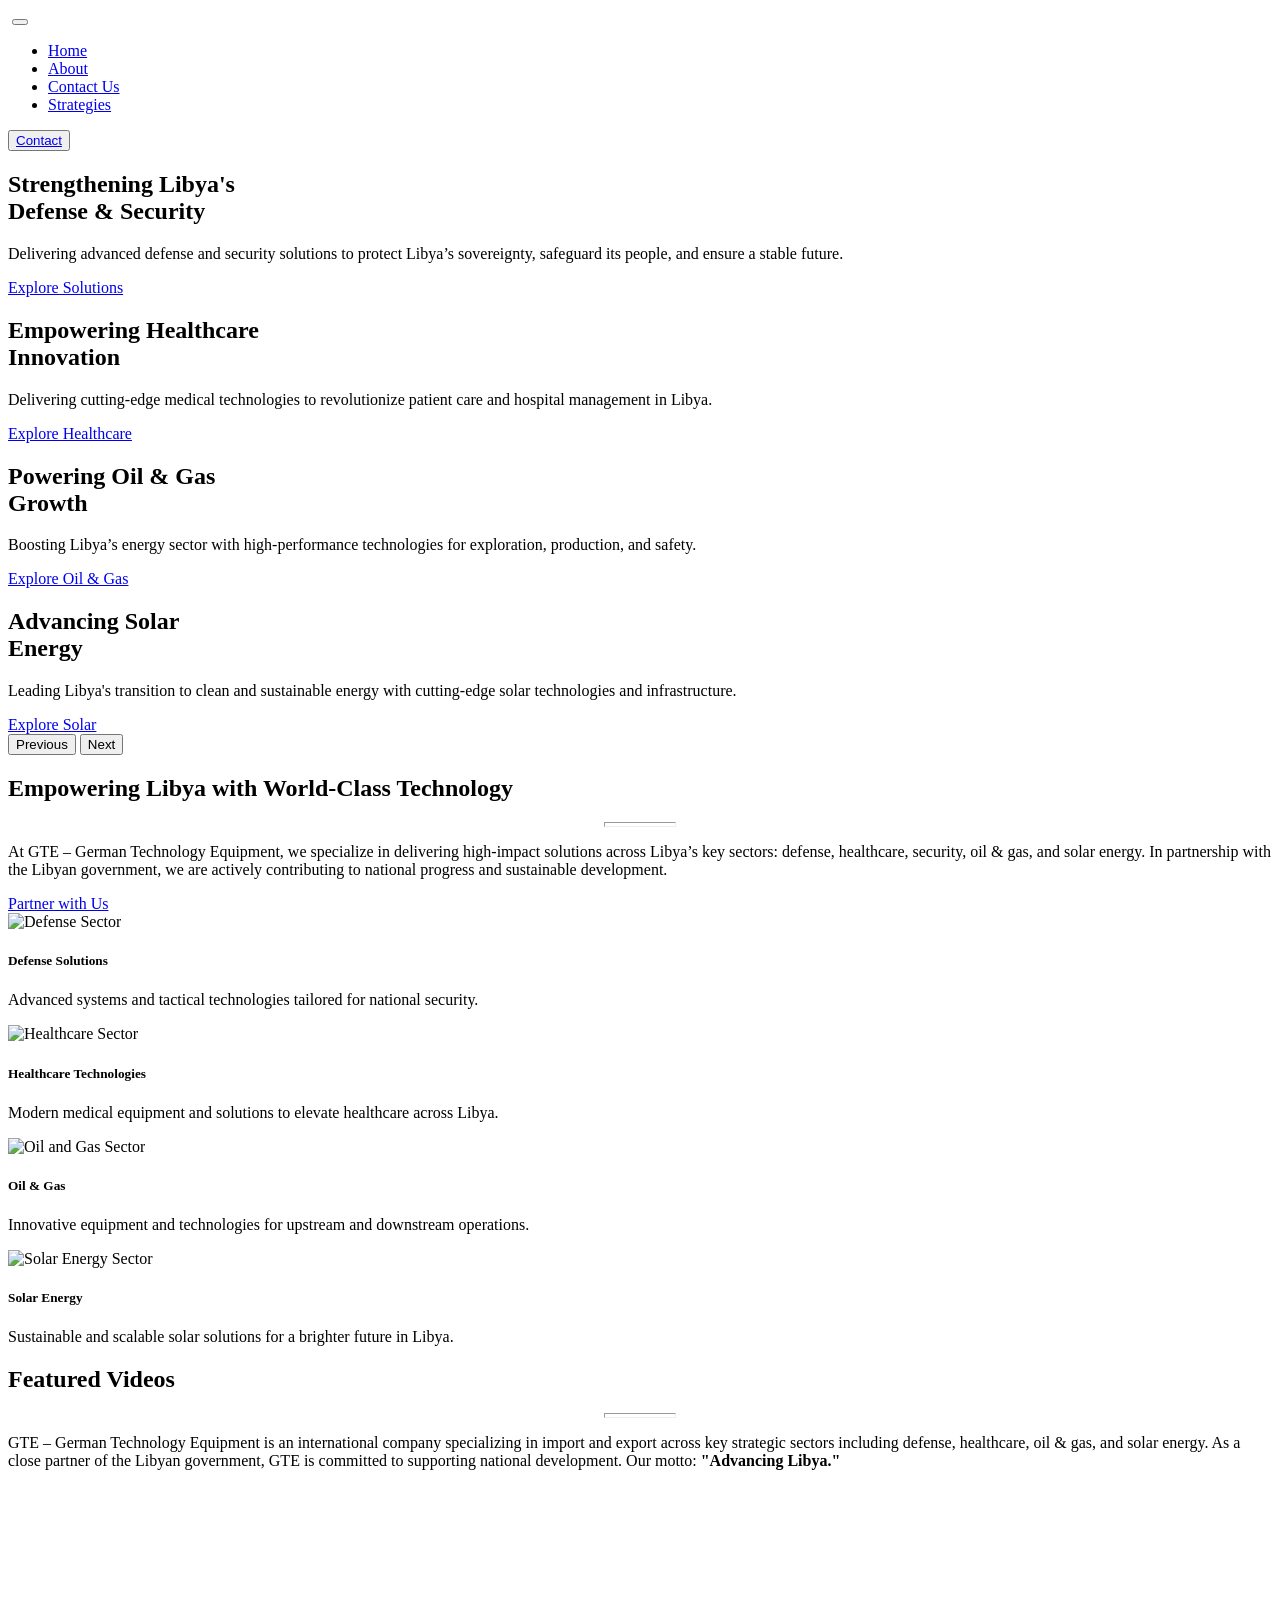
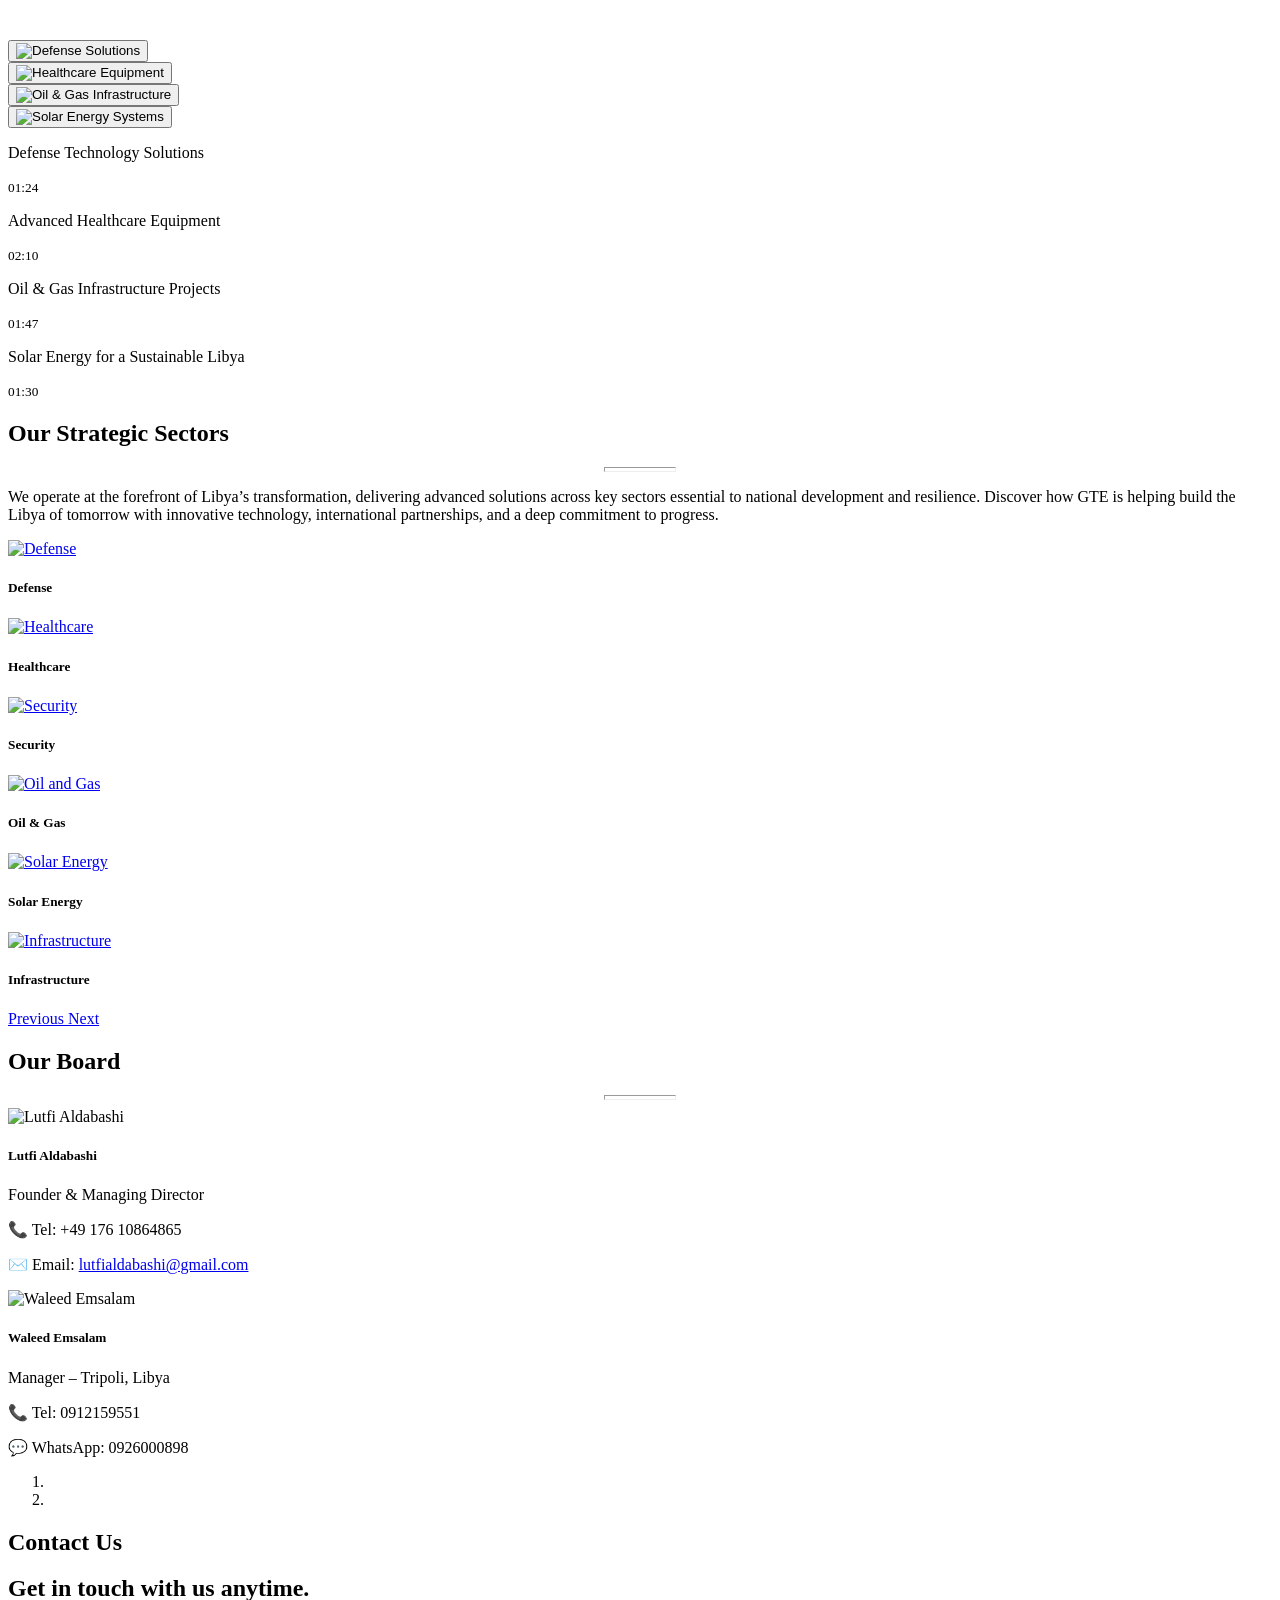
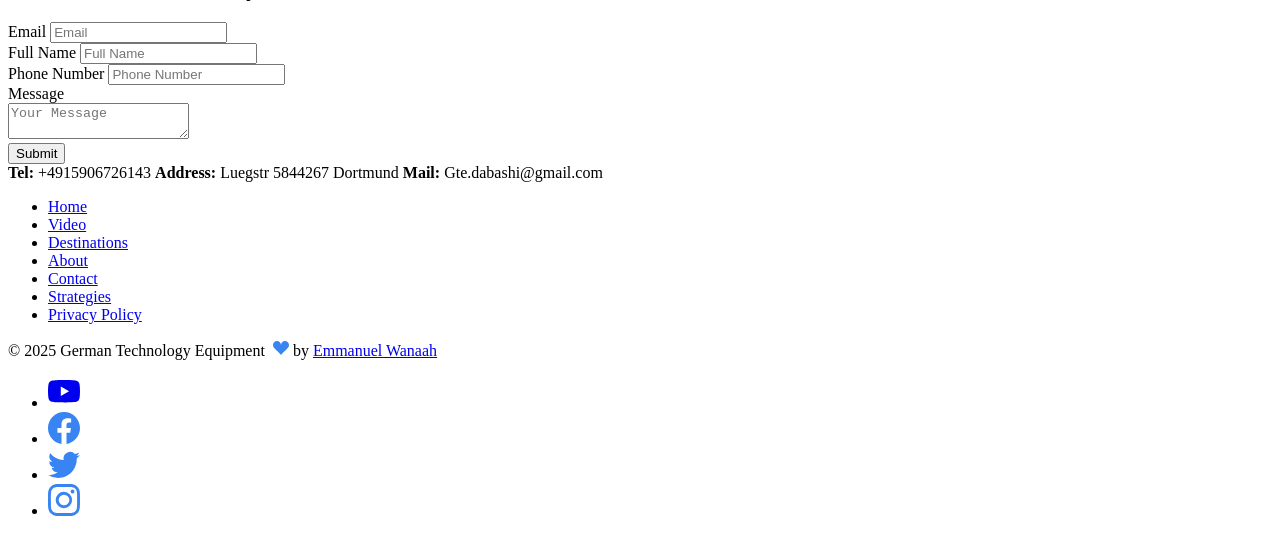
==== index.html @ fd9abd3a "index.html" ====
<!DOCTYPE html>
<html lang="en-US" dir="ltr">

  <head>
    <meta charset="utf-8">
    <meta http-equiv="X-UA-Compatible" content="IE=edge">
    <meta name="viewport" content="width=device-width, initial-scale=1">


    <!-- ===============================================-->
    <!--    Document Title-->
    <!-- ===============================================-->
    <title>GTE – German Technology Equipment</title>


    <!-- ===============================================-->
    <!--    Favicons-->
    <!-- ===============================================-->
 <!--    Favicons-->
    <!-- ===============================================-->
    <link rel="icon" type="image/png" href="assets/image/favicon-96x96.png" sizes="96x96" />
<link rel="icon" type="image/svg+xml" href="assets/image/favicon.svg" />
<link rel="shortcut icon" href="assets/image/favicon.ico" />
<link rel="apple-touch-icon" sizes="180x180" href="assets/image/apple-touch-icon.png" />
<link rel="manifest" href="assets/image/site.webmanifest" />
    <meta name="theme-color" content="#ffffff">


    <!-- ===============================================-->
    <!--    Stylesheets-->
    <!-- ===============================================-->
    <link href="vendors/plyr/plyr.css" rel="stylesheet">
    <link href="assets/css/theme.css" rel="stylesheet" />
    <link href="style.css" rel="stylesheet">

  </head>


  <body>
    <!-- <svg class="login__blob" viewBox="0 0 566 840" xmlns="http://www.w3.org/2000/svg">
      <mask id="mask0" mask-type="alpha">
         <path d="M342.407 73.6315C388.53 56.4007 394.378 17.3643 391.538 
         0H566V840H0C14.5385 834.991 100.266 804.436 77.2046 707.263C49.6393 
         591.11 115.306 518.927 176.468 488.873C363.385 397.026 156.98 302.824 
         167.945 179.32C173.46 117.209 284.755 95.1699 342.407 73.6315Z"/>
      </mask>
   
      <g mask="url(#mask0)">
         <path d="M342.407 73.6315C388.53 56.4007 394.378 17.3643 391.538 
         0H566V840H0C14.5385 834.991 100.266 804.436 77.2046 707.263C49.6393 
         591.11 115.306 518.927 176.468 488.873C363.385 397.026 156.98 302.824 
         167.945 179.32C173.46 117.209 284.755 95.1699 342.407 73.6315Z"/>
   
         
      </g>
   </svg>  -->

    <!-- ===============================================-->
    <!--    Main Content-->
    <!-- ===============================================-->
    <main class="main" id="top">
      <nav class="navbar navbar-expand-lg fixed-top py-3 backdrop" data-navbar-on-scroll="data-navbar-on-scroll">
        <div class="container"><a class="navbar-brand d-flex align-items-center fw-bold fs-2" href="#"> <img class="d-inline-block align-top img-fluid" src="assets/image/LOGOONG.png" alt="" width="50" /></a>
          <button class="navbar-toggler collapsed" type="button" data-bs-toggle="collapse" data-bs-target="#navbarSupportedContent" aria-controls="navbarSupportedContent" aria-expanded="false" aria-label="Toggle navigation"><span class="navbar-toggler-icon"></span></button>
          <div class="collapse navbar-collapse border-top border-lg-0 mt-4 mt-lg-0" id="navbarSupportedContent">
            <ul class="navbar-nav ms-auto pt-2 pt-lg-0">
              <li class="nav-item"><a class="nav-link active" aria-current="page" href="#">Home</a></li>
              <li class="nav-item"><a class="nav-link text-600" href="#featuresVideos">About</a></li>
              <li class="nav-item"><a class="nav-link text-600" href="#booking">Contact Us</a></li>
              <li class="nav-item"><a class="nav-link text-600" href="#strategies">Strategies</a></li>
            </ul>
            <form class="ps-lg-5">
              <button class="btn btn-lg btn-outline-primary order-0">
                <a href="mailto:gte.dabashi@gmail.com?subject=Contact from Website&body=Hello, I would like to get in touch.">
                  Contact 
                </a>
              </button>
              
            </form>
          </div>
        </div>
      </nav>
      <section class="py-0">
        <div id="heroCarousel" class="carousel slide" data-bs-ride="carousel">
          
          <div class="carousel-inner">
      
            <!-- Slide 1 - Defense & Security -->
            <div class="carousel-item active">
              <div class="bg-holder bg-slide-1"></div> <!-- removed d-none d-md-block -->
              <div class="container position-relative">
                <div class="row align-items-center min-vh-75 my-lg-8">
                  <div class="col-md-7 col-lg-6 text-center text-md-start py-8">
                    <h1 class="mb-4 display-1 lh-sm large">Strengthening Libya's<br class="d-block d-lg-none d-xl-block" />Defense & Security</h1>
                    <p class="mt-4 mb-5 fs-1 lh-base">Delivering advanced defense and security solutions to protect Libya’s sovereignty, safeguard its people, and ensure a stable future.</p>
                    <a class="btn btn-lg btn-primary hover-top" href="#" role="button">Explore Solutions</a>
                  </div>
                </div>
              </div>
            </div>
      
            <!-- Slide 2 - Healthcare -->
            <div class="carousel-item">
              <div class="bg-holder bg-slide-2"></div>
              <div class="container position-relative">
                <div class="row align-items-center min-vh-75 my-lg-8">
                  <div class="col-md-7 col-lg-6 text-center text-md-start py-8">
                    <h1 class="mb-4 display-1 lh-sm large">Empowering Healthcare<br class="d-block d-lg-none d-xl-block" />Innovation</h1>
                    <p class="mt-4 mb-5 fs-1 lh-base">Delivering cutting-edge medical technologies to revolutionize patient care and hospital management in Libya.</p>
                    <a class="btn btn-lg btn-primary hover-top" href="#" role="button">Explore Healthcare</a>
                  </div>
                </div>
              </div>
            </div>
      
            <!-- Slide 3 - Oil & Gas -->
            <div class="carousel-item">
              <div class="bg-holder bg-slide-3"></div>
              <div class="container position-relative">
                <div class="row align-items-center min-vh-75 my-lg-8">
                  <div class="col-md-7 col-lg-6 text-center text-md-start py-8">
                    <h1 class="mb-4 display-1 lh-sm large">Powering Oil & Gas<br class="d-block d-lg-none d-xl-block" />Growth</h1>
                    <p class="mt-4 mb-5 fs-1 lh-base">Boosting Libya’s energy sector with high-performance technologies for exploration, production, and safety.</p>
                    <a class="btn btn-lg btn-primary hover-top" href="#" role="button">Explore Oil & Gas</a>
                  </div>
                </div>
              </div>
            </div>
      
            <!-- Slide 4 - Solar Energy -->
            <div class="carousel-item">
              <div class="bg-holder bg-slide-4"></div>
              <div class="container position-relative">
                <div class="row align-items-center min-vh-75 my-lg-8">
                  <div class="col-md-7 col-lg-6 text-center text-md-start py-8">
                    <h1 class="mb-4 display-1 lh-sm large">Advancing Solar<br class="d-block d-lg-none d-xl-block" />Energy</h1>
                    <p class="mt-4 mb-5 fs-1 lh-base">Leading Libya's transition to clean and sustainable energy with cutting-edge solar technologies and infrastructure.</p>
                    <a class="btn btn-lg btn-primary hover-top" href="#" role="button">Explore Solar</a>
                  </div>
                </div>
              </div>
            </div>
      
          </div>
      
          <!-- Carousel Controls -->
          <button class="carousel-control-prev" type="button" data-bs-target="#heroCarousel" data-bs-slide="prev">
            <span class="carousel-control-prev-icon" aria-hidden="true"></span>
            <span class="visually-hidden">Previous</span>
          </button>
          <button class="carousel-control-next" type="button" data-bs-target="#heroCarousel" data-bs-slide="next">
            <span class="carousel-control-next-icon" aria-hidden="true"></span>
            <span class="visually-hidden">Next</span>
          </button>
      
        </div>
      </section>
      

      <!-- ============================================-->
      <!-- <section> begin ============================-->
        <section id="places">
          <div class="container">
            <div class="row flex-md-center">
              <div class="col-md-11 col-lg-4 py-md-3 px-4 px-md-3 px-lg-0 px-xl-2 order-lg-1">
                <h1 class="fw-bold fs-md-3 fs-xl-5">Empowering Libya with World-Class Technology</h1>
                <hr class="text-primary my-4 my-lg-3 my-xl-4" style="height:3px; width:70px;" />
                <p class="lh-lg">At GTE – German Technology Equipment, we specialize in delivering high-impact solutions across Libya’s key sectors: defense, healthcare, security, oil & gas, and solar energy. In partnership with the Libyan government, we are actively contributing to national progress and sustainable development.</p>
                <a class="btn btn-lg btn-primary hover-top" href="#contact" role="button">Partner with Us</a>
              </div>
              <div class="col-lg-8 order-lg-0 order-1 px-4 px-md-3 py-8 py-md-3">
                <div class="row g-3">
                  <div class="col-md-6">
                    <div class="card h-100 text-white"><img class="img-fluid h-100" src="assets/image/hero/m1.jpg" alt="Defense Sector" />
                      <div class="card-img-overlay d-flex flex-column justify-content-end bg-dark-gradient p-3">
                        <h5 class="text-white">Defense Solutions</h5>
                        <p class="text-white small">Advanced systems and tactical technologies tailored for national security.</p>
                      </div>
                    </div>
                  </div>
                  <div class="col-md-6">
                    <div class="card h-100 text-white"><img class="img-fluid h-100" src="assets/image/hero/h2.jpg" alt="Healthcare Sector" />
                      <div class="card-img-overlay d-flex flex-column justify-content-end bg-dark-gradient p-3">
                        <h5 class="text-white">Healthcare Technologies</h5>
                        <p class="text-white small">Modern medical equipment and solutions to elevate healthcare across Libya.</p>
                      </div>
                    </div>
                  </div>
                  <div class="col-md-6">
                    <div class="card h-100 text-white"><img class="img-fluid h-100" src="assets/image/hero/o1.jpg" alt="Oil and Gas Sector" />
                      <div class="card-img-overlay d-flex flex-column justify-content-end bg-dark-gradient p-3">
                        <h5 class="text-white">Oil & Gas</h5>
                        <p class="text-white small">Innovative equipment and technologies for upstream and downstream operations.</p>
                      </div>
                    </div>
                  </div>
                  <div class="col-md-6">
                    <div class="card h-100 text-white"><img class="img-fluid h-100" src="assets/image/hero/s1.jpg" alt="Solar Energy Sector" />
                      <div class="card-img-overlay d-flex flex-column justify-content-end bg-dark-gradient p-3">
                        <h5 class="text-white">Solar Energy</h5>
                        <p class="text-white small">Sustainable and scalable solar solutions for a brighter future in Libya.</p>
                      </div>
                    </div>
                  </div>
                </div>
              </div>
            </div>
          </div>
        </section>
        
      <!-- <section> close ============================-->
      <!-- ============================================-->




      <!-- ============================================-->
      <!-- <section> begin ============================-->
        <section class="pt-5" id="featuresVideos">
          <div class="container">
            <div class="row flex-center mb-5">
              <div class="col-lg-8 text-center">
                <h1 class="fw-bold fs-md-3 fs-lg-4 fs-xl-5">Featured Videos</h1>
                <hr class="mx-auto text-primary my-4" style="height:3px; width:70px;" />
                <p class="mx-auto">GTE – German Technology Equipment is an international company specializing in import and export across key strategic sectors including defense, healthcare, oil & gas, and solar energy. As a close partner of the Libyan government, GTE is committed to supporting national development. Our motto: <strong>"Advancing Libya."</strong></p>
              </div>
            </div>
        
            <div class="row flex-center">
              <div class="col-12">
                <div class="carousel slide" id="carouselExampleIndicators" data-bs-touch="false" data-bs-interval="false">
                  <div class="row align-items-center">
                    <!-- Video Content -->
                    <div class="col-12 col-xxl-7 px-2">
                      <div class="carousel-inner">
                        <div class="carousel-item active h-100">
                          <div class="player">
          
                            <div class="video-wrapper">
                              <video src="assets/image/hero/invideo-ai-1080 GTE- Advancing Libya with Innovation 2025-04-30.mp4" autoplay muted loop playsinline></video>
                            </div>
                            
                           
                          </div>
                        </div>
                        <!-- <div class="carousel-item">
                          <div class="player">
                            <iframe src="https://www.youtube.com/embed/nUI8f_hvKZw" allowfullscreen></iframe>
                          </div>
                        </div>
                        <div class="carousel-item">
                          <div class="player">
                            <iframe src="https://www.youtube.com/embed/xf86EzuLXu0" allowfullscreen></iframe>
                          </div>
                        </div>
                        <div class="carousel-item">
                          <div class="player">
                            <iframe src="https://www.youtube.com/embed/YkEd_aorIiI" allowfullscreen></iframe>
                          </div>
                        </div> -->
                      </div>
                    </div>
        
                    <!-- Thumbnails -->
                    <div class="col-6 col-md-3 col-lg-3 col-xl-3 col-xxl-3 pt-3 pt-md-0">
                      <div class="carousel-indicators">
                        <div class="row g-2">
                          <div class="col-12">
                            <button class="active" data-bs-target="#carouselExampleIndicators" data-bs-slide-to="0">
                              <img class="img-fluid w-100 rounded shadow-sm" src="assets/image/hero/def1.jpg" alt="Defense Solutions" />
                            </button>
                          </div>
                          <div class="col-12">
                            <button data-bs-target="#carouselExampleIndicators" data-bs-slide-to="1">
                              <img class="img-fluid w-100 rounded shadow-sm" src="assets/image/hero/health1.jpg" alt="Healthcare Equipment" />
                            </button>
                          </div>
                          <div class="col-12">
                            <button data-bs-target="#carouselExampleIndicators" data-bs-slide-to="2">
                              <img class="img-fluid w-100 rounded shadow-sm" src="assets/img/gallery/oil-gas.jpg" alt="Oil & Gas Infrastructure" />
                            </button>
                          </div>
                          <div class="col-12">
                            <button data-bs-target="#carouselExampleIndicators" data-bs-slide-to="3">
                              <img class="img-fluid w-100 rounded shadow-sm" src="assets/image/hero/s1.jpg" alt="Solar Energy Systems"/>
                            </button>
                          </div>
                        </div>
                      </div>
                    </div>
                    
        
                    <!-- Descriptions -->
                    <div class="col-6 col-lg-3 px-xxl-0">
                      <div class="row">
                        <div class="col-12 col-md-11 col-lg-12 col-xl-10 col-xxl-7 px-xxl-0 ps-lg-0 ps-md-4">
                          <div class="card h-100 py-md-2 active">
                            <div class="card-body d-flex flex-column justify-content-center">
                              <p class="mb-0 fw-semi-bold text-dark">Defense Technology Solutions</p>
                              <p class="card-text"><small class="text-800">01:24</small></p>
                            </div>
                          </div>
                        </div>
                        <div class="col-12 col-md-11 col-lg-12 col-xl-10 col-xxl-7 px-xxl-0 ps-lg-0 ps-md-4">
                          <div class="card h-100 py-md-2">
                            <div class="card-body d-flex flex-column justify-content-center">
                              <p class="mb-0 fw-semi-bold text-500">Advanced Healthcare Equipment</p>
                              <p class="card-text"><small class="text-800">02:10</small></p>
                            </div>
                          </div>
                        </div>
                        <div class="col-12 col-md-11 col-lg-12 col-xl-10 col-xxl-7 px-xxl-0 ps-lg-0 ps-md-4">
                          <div class="card h-100 py-md-2">
                            <div class="card-body d-flex flex-column justify-content-center">
                              <p class="mb-0 fw-semi-bold text-500">Oil & Gas Infrastructure Projects</p>
                              <p class="card-text"><small class="text-800">01:47</small></p>
                            </div>
                          </div>
                        </div>
                        <div class="col-12 col-md-11 col-lg-12 col-xl-10 col-xxl-7 px-xxl-0 ps-lg-0 ps-md-4">
                          <div class="card h-100 py-md-3">
                            <div class="card-body d-flex flex-column justify-content-center">
                              <p class="mb-0 fw-semi-bold text-500">Solar Energy for a Sustainable Libya</p>
                              <p class="card-text"><small class="text-800">01:30</small></p>
                            </div>
                          </div>
                        </div>
                      </div>
                    </div>
                    <!-- End Descriptions -->
                  </div>
                </div>
              </div>
            </div>
          </div>
        </section>
        
      <!-- <section> close ============================-->
      <!-- ============================================-->




      <!-- ============================================-->
      <!-- <section> begin ============================-->
        <section class="pt-5" id="strategies">
          <div class="container">
            <div class="row flex-center mb-5">
              <div class="col-lg-8 text-center">
                <h1 class="fw-bold fs-md-3 fs-lg-4 fs-xl-5">Our Strategic Sectors</h1>
                <hr class="mx-auto text-primary my-4" style="height:3px; width:70px;" />
                <p class="mx-auto">
                  We operate at the forefront of Libya’s transformation, delivering advanced solutions across key sectors essential to national development and resilience. Discover how GTE is helping build the Libya of tomorrow with innovative technology, international partnerships, and a deep commitment to progress.
                </p>
              </div>
            </div>
        
            <div class="row h-100 flex-center">
              <div class="col-md-12">
                <div class="carousel slide" id="carouselCategory" data-bs-touch="false" data-bs-interval="false">
                  <div class="carousel-inner">
                    <div class="carousel-item active">
                      <div class="row h-100">
                        <!-- Sector Cards -->
                        <div class="col-6 col-sm-4 col-xl-2 mb-3 hover-top px-2">
                          <div class="card h-100 w-100 text-white">
                            <a class="stretched-link strategy-card" href="#"
                              data-title="Defense"
                              data-text="GTE provides integrated defense systems, tactical equipment, and operational support tailored to Libya's evolving security landscape. Our collaborations with global defense manufacturers enable the delivery of advanced surveillance, communications, and armored systems to strengthen national protection and strategic readiness.">
                              <img class="img-fluid" src="assets/image/hero/def1.jpg" alt="Defense" />
                            </a>
                            <div class="card-img-overlay d-flex align-items-end bg-dark-gradient">
                              <h5 class="text-white fs--1">Defense</h5>
                            </div>
                          </div>
                        </div>
        
                        <div class="col-6 col-sm-4 col-xl-2 mb-3 hover-top px-2">
                          <div class="card h-100 w-100 text-white">
                            <a class="stretched-link strategy-card" href="#"
                              data-title="Healthcare"
                              data-text="We are reshaping healthcare in Libya by introducing state-of-the-art medical technologies, building modern hospital facilities, and providing workforce training. Our mission is to enhance access to quality healthcare Strategies, reduce treatment gaps, and establish a sustainable health infrastructure that meets global standards.">
                              <img class="img-fluid" src="assets/image/hero/he1.jpg" alt="Healthcare" />
                            </a>
                            <div class="card-img-overlay d-flex align-items-end bg-dark-gradient">
                              <h5 class="text-white fs--1">Healthcare</h5>
                            </div>
                          </div>
                        </div>
        
                        <div class="col-6 col-sm-4 col-xl-2 mb-3 hover-top px-2">
                          <div class="card h-100 w-100 text-white">
                            <a class="stretched-link strategy-card" href="#"
                              data-title="Security"
                              data-text="Our security division delivers innovative solutions including integrated surveillance, biometric access control, and emergency response systems. We support governmental and private institutions in creating safe, controlled environments using the latest in digital monitoring and AI-enhanced infrastructure.">
                              <img class="img-fluid" src="assets/image/hero/se1.jpg" alt="Security" />
                            </a>
                            <div class="card-img-overlay d-flex align-items-end bg-dark-gradient">
                              <h5 class="text-white fs--1">Security</h5>
                            </div>
                          </div>
                        </div>
        
                        <div class="col-6 col-sm-4 col-xl-2 mb-3 hover-top px-2">
                          <div class="card h-100 w-100 text-white">
                            <a class="stretched-link strategy-card" href="#"
                              data-title="Oil & Gas"
                              data-text="With vast experience in upstream and downstream operations, GTE partners with international leaders to support Libya’s oil and gas sector. We provide solutions in drilling, pipeline engineering, HSE compliance, and digital field management to increase production efficiency and energy security.">
                              <img class="img-fluid" src="assets/image/hero/o1.jpg" alt="Oil and Gas" />
                            </a>
                            <div class="card-img-overlay d-flex align-items-end bg-dark-gradient">
                              <h5 class="text-white fs--1">Oil & Gas</h5>
                            </div>
                          </div>
                        </div>
        
                        <div class="col-6 col-sm-4 col-xl-2 mb-3 hover-top px-2">
                          <div class="card h-100 w-100 text-white">
                            <a class="stretched-link strategy-card" href="#"
                              data-title="Solar Energy"
                              data-text="We are driving Libya's transition to clean energy with solar PV systems for households, commercial centers, and public utilities. From design and installation to maintenance, GTE’s solar initiatives reduce dependency on fossil fuels and support energy independence through renewable solutions.">
                              <img class="img-fluid" src="assets/image/hero/s1.jpg" alt="Solar Energy" />
                            </a>
                            <div class="card-img-overlay d-flex align-items-end bg-dark-gradient">
                              <h5 class="text-white fs--1">Solar Energy</h5>
                            </div>
                          </div>
                        </div>
        
                        <div class="col-6 col-sm-4 col-xl-2 mb-3 hover-top px-2">
                          <div class="card h-100 w-100 text-white">
                            <a class="stretched-link strategy-card" href="#"
                              data-title="Infrastructure"
                              data-text="GTE is building the foundation of a modern Libya with infrastructure projects that include roads, ports, bridges, and smart cities. Our multidisciplinary teams manage every phase—from feasibility studies and engineering to construction and lifecycle management—for long-lasting impact.">
                              <img class="img-fluid" src="assets/image/hero/inf.jpg" alt="Infrastructure" />
                            </a>
                            <div class="card-img-overlay d-flex align-items-end bg-dark-gradient">
                              <h5 class="text-white fs--1">Infrastructure</h5>
                            </div>
                          </div>
                        </div>
                        <!-- End of sector cards -->
                      </div>
                    </div>
                  </div>
        
                  <!-- Carousel controls -->
                  <div class="row mt-4">
                    <div class="col-12 position-relative">
                      <a class="carousel-control-prev carousel-icon z-index-2" href="#carouselCategory" role="button" data-bs-slide="prev">
                        <span class="carousel-control-prev-icon" aria-hidden="true"></span>
                        <span class="visually-hidden">Previous</span>
                      </a>
                      <a class="carousel-control-next carousel-icon z-index-2" href="#carouselCategory" role="button" data-bs-slide="next">
                        <span class="carousel-control-next-icon" aria-hidden="true"></span>
                        <span class="visually-hidden">Next</span>
                      </a>
                    </div>
                  </div>
                </div>
              </div>
            </div>
        
            <!-- Sector Text Display -->
            <div id="strategyDetails" class="row flex-center mb-5 d-none">
              <h3 class="fw-bold fs-md-3 fs-lg-4 fs-xl-5" id="strategyTitle"></h3>
              <p id="strategyText" class="mx-auto"></p>
            </div>
          </div>
        </section>
        
      <!-- <section> close ============================-->
      <!-- ============================================-->




      <!-- ============================================-->
      <!-- <section> begin ============================-->
        <section class="pt-5">
          <div class="container">
            <div class="row flex-center mb-5">
              <div class="col-lg-8 text-center">
                <h1 class="fw-bold fs-md-3 fs-lg-4 fs-xl-5">Our Board</h1>
                <hr class="mx-auto text-primary my-4" style="height:3px; width:70px;" />
              </div>
              <div class="carousel slide" id="carouselBoard" data-bs-ride="carousel">
                <div class="carousel-inner">
        
                  <!-- Founder & Managing Director -->
                  <div class="carousel-item active" data-bs-interval="10000">
                    <div class="row h-100 flex-center">
                      <div class="col-12 col-lg-7 mb-3 mb-md-0">
                        <div class="card h-100">
                          <div class="card-body d-flex flex-center flex-column text-center">
                            <img class="img-fluid rounded-circle mb-3" src="assets/image/founder.jpg" alt="Lutfi Aldabashi" style="width:100px;height:100px;" />
                            <h5 class="text-1000 fw-bold">Lutfi Aldabashi</h5>
                            <p class="text-muted mb-1">Founder & Managing Director</p>
                            <p class="mb-2">📞 Tel: +49 176 10864865</p>
                            <p class="mb-0">✉️ Email: <a href="mailto:lutfialdabashi@gmail.com">lutfialdabashi@gmail.com</a></p>
                          </div>
                        </div>
                      </div>
                    </div>
                  </div>
        
                  <!-- Manager in Tripoli -->
                  <div class="carousel-item" data-bs-interval="10000">
                    <div class="row h-100 flex-center">
                      <div class="col-12 col-lg-7 mb-3 mb-md-0">
                        <div class="card h-100">
                          <div class="card-body d-flex flex-center flex-column text-center">
                            <img class="img-fluid rounded-circle mb-3" src="assets/image/board 1st.jpg" alt="Waleed Emsalam" style="width:100px;height:100px;" />
                            <h5 class="text-1000 fw-bold">Waleed Emsalam</h5>
                            <p class="text-muted mb-1">Manager – Tripoli, Libya</p>
                            <p class="mb-2">📞 Tel: 0912159551</p>
                            <p class="mb-0">💬 WhatsApp: 0926000898</p>
                          </div>
                        </div>
                      </div>
                    </div>
                  </div>
        
                </div>
        
                <!-- Indicators -->
                <div class="row px-3 px-md-0">
                  <div class="col-12 position-relative d-flex flex-center">
                    <ol class="carousel-indicators">
                      <li class="active" data-bs-target="#carouselBoard" data-bs-slide-to="0"></li>
                      <li data-bs-target="#carouselBoard" data-bs-slide-to="1"></li>
                    </ol>
                  </div>
                </div>
              </div>
            </div>
          </div>
        </section>
        
      <!-- <section> close ============================-->
      <!-- ============================================-->


      <section id="booking">
        <div class="bg-holder" style="background-image:url(assets/img//gallery/booking.png);background-position:center;background-size:cover;">
        </div>
        <!--/.bg-holder-->

        <div class="container">
          <div class="row">
            <div class="col-12 py-8 text-white">
              <div class="d-flex flex-column flex-center">
                <h2 class="text-white fs-2 fs-md-3">Contact Us</h2>
                <h1 class="text-white fs-2 fs-sm-4 fs-lg-7 fw-bold">Get in touch with us anytime.</h1>
              </div>
              <form class="row gy-2 gx-md-2 gx-lg-4 flex-center my-6" method="post" action="https://formspree.io/f/myzwkdqz">
                <div class="col-6 col-md-3">
                  <label class="visually-hidden" for="inlineFormSelectPref">Email</label>
                 <input type="email" class="form-control" id="exampleInputEmail1" aria-describedby="emailHelp" placeholder="Email" name="Email">
                </div>
                <div class="col-6 col-md-3">
                  <label class="visually-hidden" for="autoSizingSelect">Full Name</label>
                  <input type="text" class="form-control" id="exampleInputname" aria-describedby="name" placeholder="Full Name" name="Full Name">
                </div>
                <div class="col-6 col-md-3">
                  <label class="visually-hidden" for="autoSizingSelect">Phone Number</label>
                  <input type="tel" class="form-control" id="exampleInputnumber" aria-describedby="phonenumer" placeholder="Phone Number" name="phone">
                </div>
                <div class="col-6 col-md-3">
                  <label class="visually-hidden" for="date">Message</label>
                  <div class="input-group">
                   <textarea name="Your Message" class="form-control" placeholder="Your Message"></textarea>
                  </div>
                </div>
                <!--  -->
                <div class="col-6 col-md-auto">
                  <button class="btn btn-lg btn-primary" type="submit">Submit</button>
                </div>
              </form>
              <div class="row px-3 px-md-0 text-center">
                <span><strong>Tel: </strong>‪+4915906726143‬
                </span>
                <span><strong>Address: </strong>Luegstr 5844267 Dortmund 
                  </span>
                <span><strong>Mail: </strong>Gte.dabashi@gmail.com 
                  </span>
  
               </div>
            </div>
          </div>
        </div>
      </section>


      <!-- ============================================-->
      <!-- <section> begin ============================-->
      <section class="py-6">

        <div class="container">
          <div class="row flex-center">
            <div class="col-auto mb-4">
              <ul class="list-unstyled list-inline mb-0">
                <li class="list-inline-item me3 me-sm-4"><a class="text-dark text-decoration-none" href="#index.html">Home</a></li>
                <li class="list-inline-item me3 me-sm-4"><a class="text-dark text-decoration-none" href="#featuresVideos">Video</a></li>
                <li class="list-inline-item me3 me-sm-4"><a class="text-dark text-decoration-none" href="#!">Destinations</a></li>
                <li class="list-inline-item me3 me-sm-4"><a class="text-dark text-decoration-none" href="#featuresVideos">About</a></li>
                <li class="list-inline-item me3 me-sm-4"><a class="text-dark text-decoration-none" href="#booking">Contact</a></li>
                <li class="list-inline-item me3 me-sm-4"><a class="text-dark text-decoration-none" href="#strategies">Strategies</a></li>
                <li class="list-inline-item me3 me-sm-4"><a class="text-dark text-decoration-none" href="#!">Privacy Policy</a></li>
              </ul>
            </div>


          

          </div>
          <div class="row flex-center">
            <div class="col-auto mb-4">
              <p class="mb-0 fs--1 text-dark">&copy; 2025  German Technology Equipment&nbsp;
                <svg class="bi bi-suit-heart-fill" xmlns="http://www.w3.org/2000/svg" width="16" height="16" fill="#3984F3" viewBox="0 0 16 16">
                  <path d="M4 1c2.21 0 4 1.755 4 3.92C8 2.755 9.79 1 12 1s4 1.755 4 3.92c0 3.263-3.234 4.414-7.608 9.608a.513.513 0 0 1-.784 0C3.234 9.334 0 8.183 0 4.92 0 2.755 1.79 1 4 1z"></path>
                </svg>&nbsp;by&nbsp;<a class="text-700" href="https:wa.link/d8oj57" target="_blank">Emmanuel Wanaah </a>
              </p>
            </div>
          </div>
          <div class="row flex-center">
            <div class="col-auto">
              <ul class="list-unstyled list-inline">
                <li class="list-inline-item me-3"><a class="text-decoration-none" href="#!">
                    <svg class="bi bi-youtube" xmlns="http://www.w3.org/2000/svg" width="32" height="32" fill="currentColor" viewBox="0 0 16 16">
                      <path d="M8.051 1.999h.089c.822.003 4.987.033 6.11.335a2.01 2.01 0 0 1 1.415 1.42c.101.38.172.883.22 1.402l.01.104.022.26.008.104c.065.914.073 1.77.074 1.957v.075c-.001.194-.01 1.108-.082 2.06l-.008.105-.009.104c-.05.572-.124 1.14-.235 1.558a2.007 2.007 0 0 1-1.415 1.42c-1.16.312-5.569.334-6.18.335h-.142c-.309 0-1.587-.006-2.927-.052l-.17-.006-.087-.004-.171-.007-.171-.007c-1.11-.049-2.167-.128-2.654-.26a2.007 2.007 0 0 1-1.415-1.419c-.111-.417-.185-.986-.235-1.558L.09 9.82l-.008-.104A31.4 31.4 0 0 1 0 7.68v-.122C.002 7.343.01 6.6.064 5.78l.007-.103.003-.052.008-.104.022-.26.01-.104c.048-.519.119-1.023.22-1.402a2.007 2.007 0 0 1 1.415-1.42c.487-.13 1.544-.21 2.654-.26l.17-.007.172-.006.086-.003.171-.007A99.788 99.788 0 0 1 7.858 2h.193zM6.4 5.209v4.818l4.157-2.408L6.4 5.209z"></path>
                    </svg></a></li>
                <li class="list-inline-item me-3"><a class="text-decoration-none" href="#!">
                    <svg class="bi bi-facebook" xmlns="http://www.w3.org/2000/svg" width="32" height="32" fill="#3984F3" viewBox="0 0 16 16">
                      <path d="M16 8.049c0-4.446-3.582-8.05-8-8.05C3.58 0-.002 3.603-.002 8.05c0 4.017 2.926 7.347 6.75 7.951v-5.625h-2.03V8.05H6.75V6.275c0-2.017 1.195-3.131 3.022-3.131.876 0 1.791.157 1.791.157v1.98h-1.009c-.993 0-1.303.621-1.303 1.258v1.51h2.218l-.354 2.326H9.25V16c3.824-.604 6.75-3.934 6.75-7.951z"></path>
                    </svg></a></li>
                <li class="list-inline-item me-3"><a href="#!">
                    <svg class="bi bi-twitter" xmlns="http://www.w3.org/2000/svg" width="32" height="32" fill="#3984F3" viewBox="0 0 16 16">
                      <path d="M5.026 15c6.038 0 9.341-5.003 9.341-9.334 0-.14 0-.282-.006-.422A6.685 6.685 0 0 0 16 3.542a6.658 6.658 0 0 1-1.889.518 3.301 3.301 0 0 0 1.447-1.817 6.533 6.533 0 0 1-2.087.793A3.286 3.286 0 0 0 7.875 6.03a9.325 9.325 0 0 1-6.767-3.429 3.289 3.289 0 0 0 1.018 4.382A3.323 3.323 0 0 1 .64 6.575v.045a3.288 3.288 0 0 0 2.632 3.218 3.203 3.203 0 0 1-.865.115 3.23 3.23 0 0 1-.614-.057 3.283 3.283 0 0 0 3.067 2.277A6.588 6.588 0 0 1 .78 13.58a6.32 6.32 0 0 1-.78-.045A9.344 9.344 0 0 0 5.026 15z"></path>
                    </svg></a></li>
                <li class="list-inline-item me-3"><a href="#!">
                    <svg class="bi bi-instagram" xmlns="http://www.w3.org/2000/svg" width="32" height="32" fill="#3984F3" viewBox="0 0 16 16">
                      <path d="M8 0C5.829 0 5.556.01 4.703.048 3.85.088 3.269.222 2.76.42a3.917 3.917 0 0 0-1.417.923A3.927 3.927 0 0 0 .42 2.76C.222 3.268.087 3.85.048 4.7.01 5.555 0 5.827 0 8.001c0 2.172.01 2.444.048 3.297.04.852.174 1.433.372 1.942.205.526.478.972.923 1.417.444.445.89.719 1.416.923.51.198 1.09.333 1.942.372C5.555 15.99 5.827 16 8 16s2.444-.01 3.298-.048c.851-.04 1.434-.174 1.943-.372a3.916 3.916 0 0 0 1.416-.923c.445-.445.718-.891.923-1.417.197-.509.332-1.09.372-1.942C15.99 10.445 16 10.173 16 8s-.01-2.445-.048-3.299c-.04-.851-.175-1.433-.372-1.941a3.926 3.926 0 0 0-.923-1.417A3.911 3.911 0 0 0 13.24.42c-.51-.198-1.092-.333-1.943-.372C10.443.01 10.172 0 7.998 0h.003zm-.717 1.442h.718c2.136 0 2.389.007 3.232.046.78.035 1.204.166 1.486.275.373.145.64.319.92.599.28.28.453.546.598.92.11.281.24.705.275 1.485.039.843.047 1.096.047 3.231s-.008 2.389-.047 3.232c-.035.78-.166 1.203-.275 1.485a2.47 2.47 0 0 1-.599.919c-.28.28-.546.453-.92.598-.28.11-.704.24-1.485.276-.843.038-1.096.047-3.232.047s-2.39-.009-3.233-.047c-.78-.036-1.203-.166-1.485-.276a2.478 2.478 0 0 1-.92-.598 2.48 2.48 0 0 1-.6-.92c-.109-.281-.24-.705-.275-1.485-.038-.843-.046-1.096-.046-3.233 0-2.136.008-2.388.046-3.231.036-.78.166-1.204.276-1.486.145-.373.319-.64.599-.92.28-.28.546-.453.92-.598.282-.11.705-.24 1.485-.276.738-.034 1.024-.044 2.515-.045v.002zm4.988 1.328a.96.96 0 1 0 0 1.92.96.96 0 0 0 0-1.92zm-4.27 1.122a4.109 4.109 0 1 0 0 8.217 4.109 4.109 0 0 0 0-8.217zm0 1.441a2.667 2.667 0 1 1 0 5.334 2.667 2.667 0 0 1 0-5.334z"> </path>
                    </svg></a></li>
              </ul>
            </div>
          </div>
        </div>
        <!-- end of .container-->

      </section>
      <!-- <section> close ============================-->
      <!-- ============================================-->


    </main>
    <!-- ===============================================-->
    <!--    End of Main Content-->
    <!-- ===============================================-->




    <!-- ===============================================-->
    <!--    JavaScripts-->
    <!-- ===============================================-->
    <script src="vendors/@popperjs/popper.min.js"></script>
    <script src="vendors/bootstrap/bootstrap.min.js"></script>
    <script src="vendors/is/is.min.js"></script>
    <script src="vendors/plyr/plyr.polyfilled.min.js"></script>
    <script src="https://polyfill.io/v3/polyfill.min.js?features=window.scroll"></script>
    <script src="assets/js/theme.js"></script>
    <script src="script.js"></script>

    <link href="https://fonts.googleapis.com/css2?family=Nunito+Sans:wght@200;300;400;600;700;800;900&amp;display=swap" rel="stylesheet">
  </body>

</html>
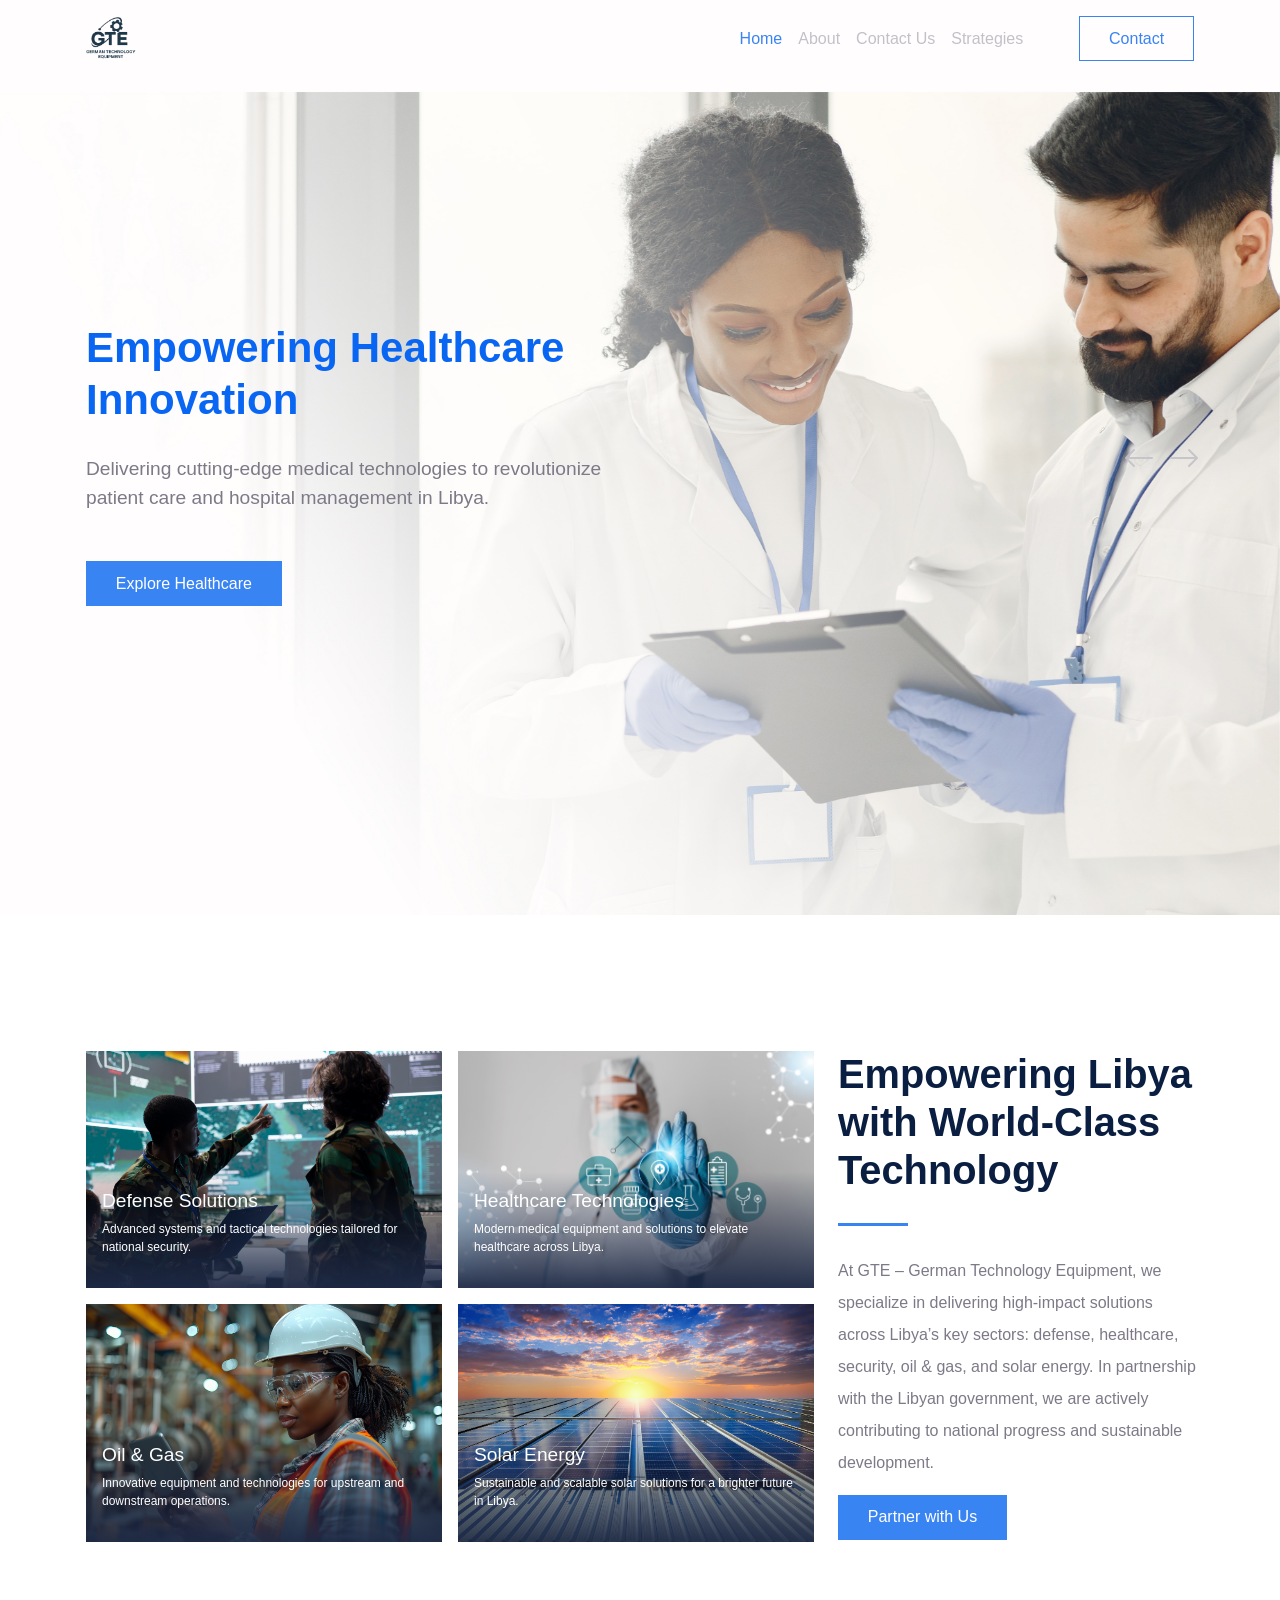
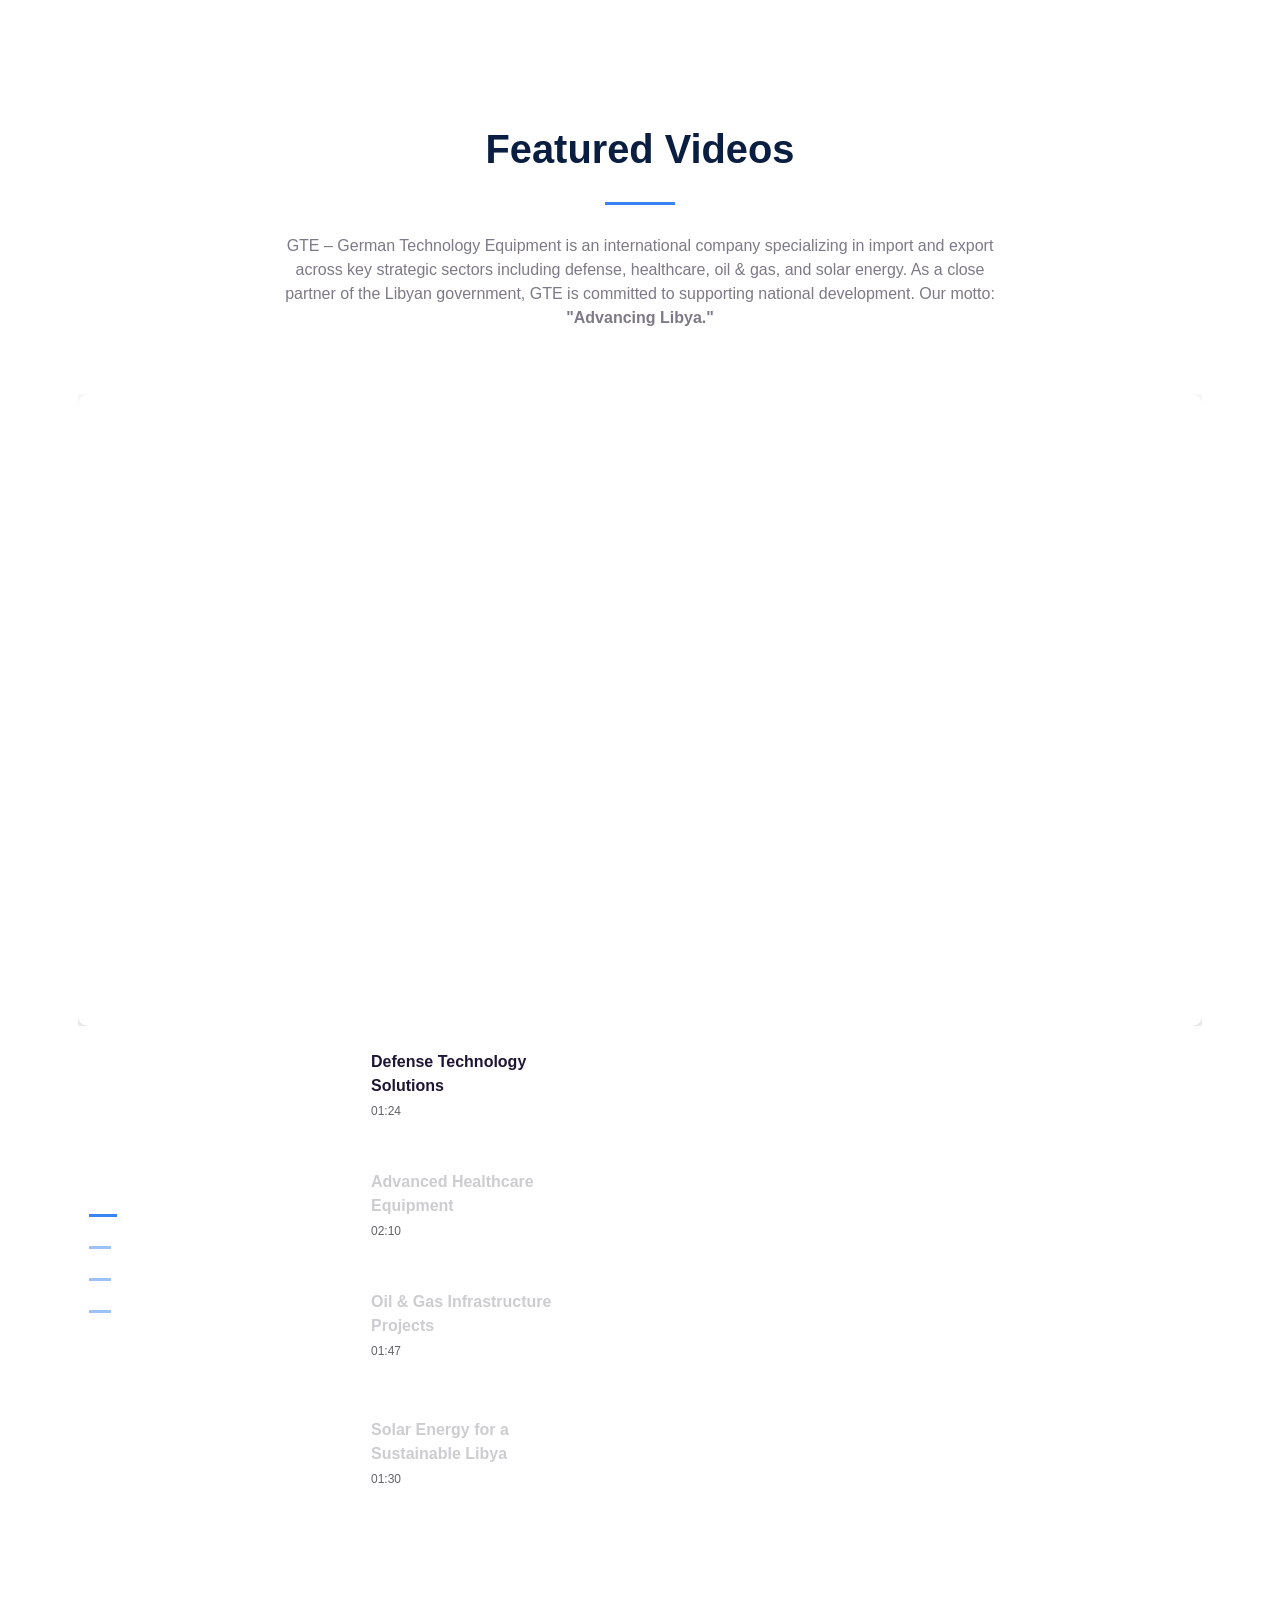
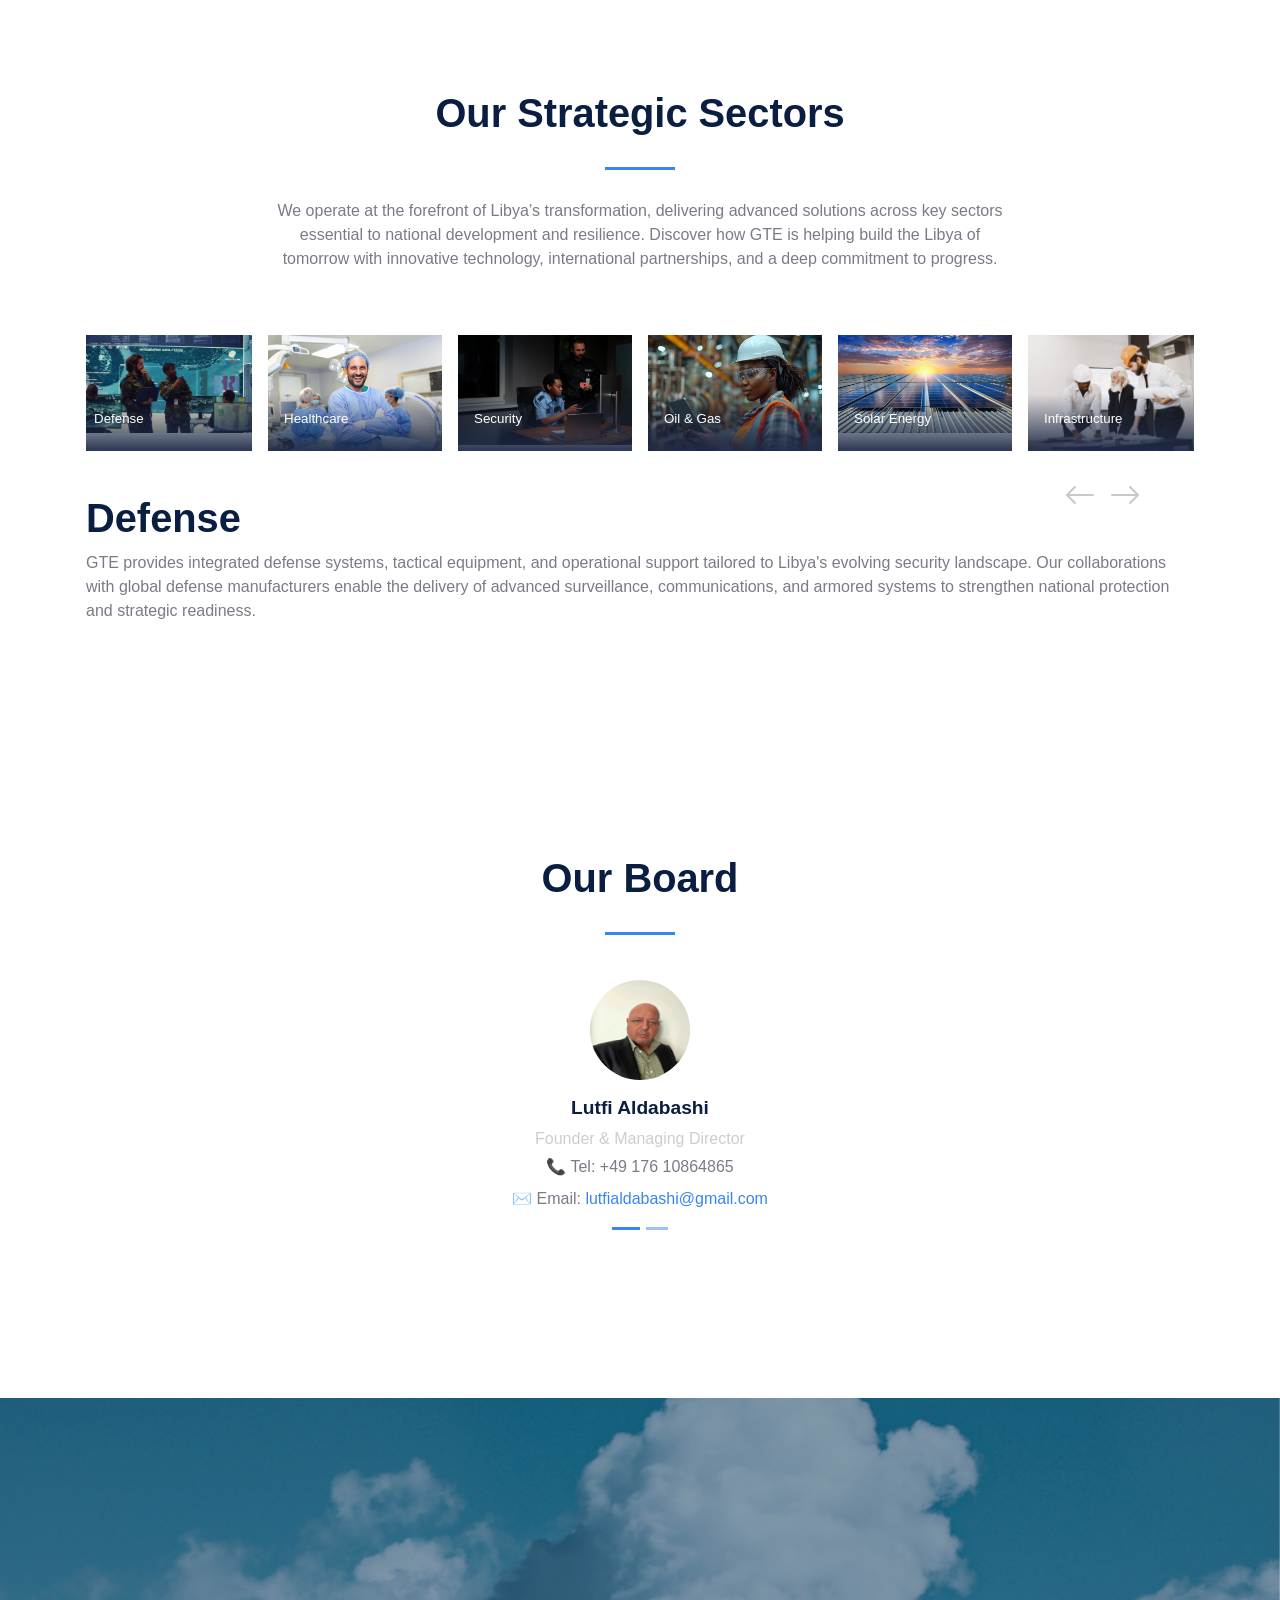
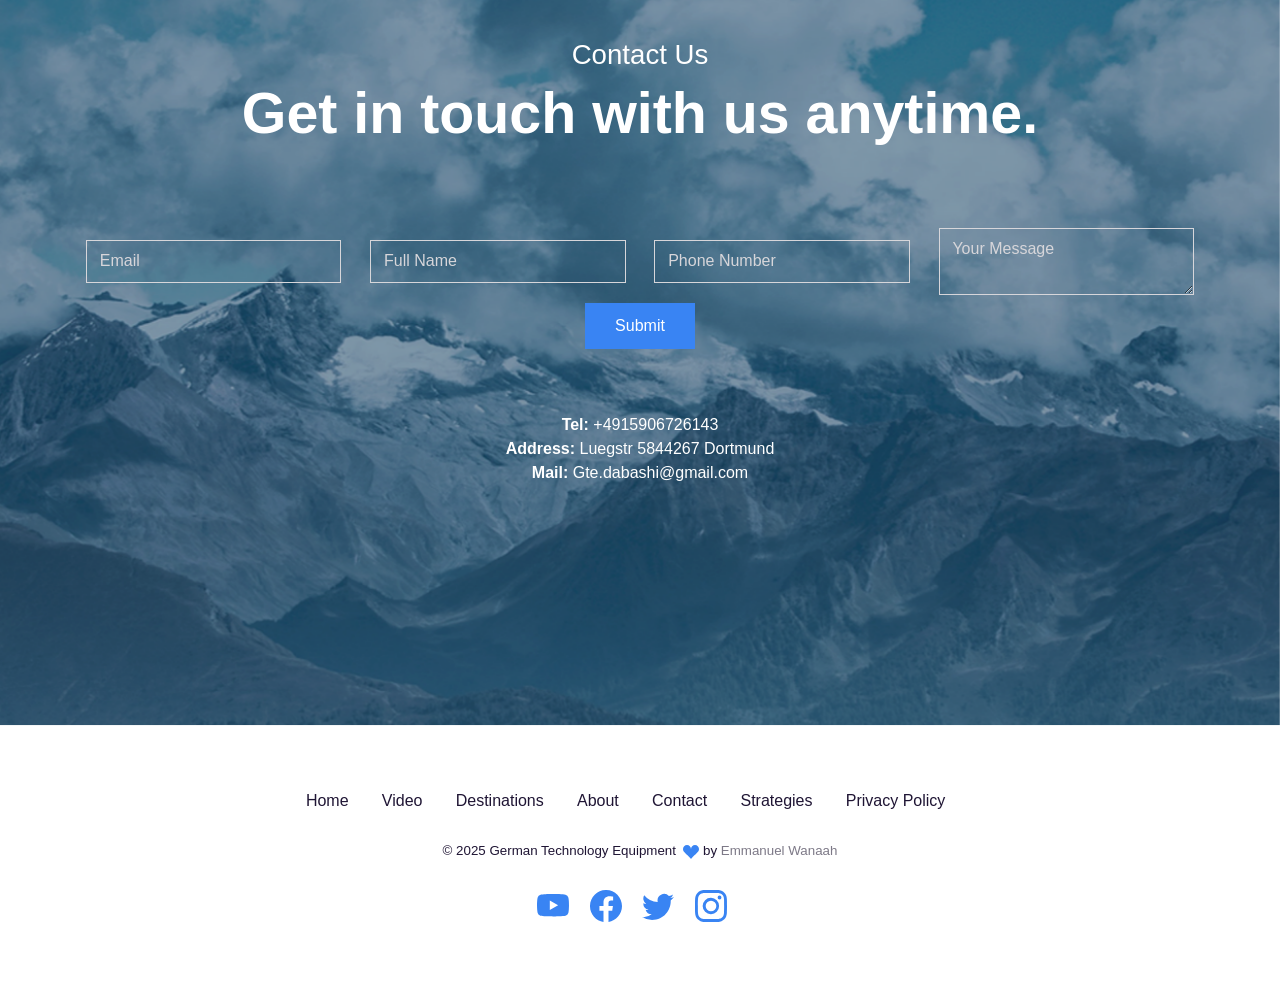
==== commit dbd61acf: "Move files to root for GitHub Pages" ====
--- a/index.html
+++ b/index.html
@@ -16,13 +16,11 @@
     <!-- ===============================================-->
     <!--    Favicons-->
     <!-- ===============================================-->
- <!--    Favicons-->
-    <!-- ===============================================-->
-    <link rel="icon" type="image/png" href="assets/image/favicon-96x96.png" sizes="96x96" />
-<link rel="icon" type="image/svg+xml" href="assets/image/favicon.svg" />
-<link rel="shortcut icon" href="assets/image/favicon.ico" />
-<link rel="apple-touch-icon" sizes="180x180" href="assets/image/apple-touch-icon.png" />
-<link rel="manifest" href="assets/image/site.webmanifest" />
+    <link rel="icon" type="image/png" href="public/favicon/favicon-96x96.png" sizes="96x96" />
+<link rel="icon" type="image/svg+xml" href="/favicon.svg" />
+<link rel="shortcut icon" href="/favicon.ico" />
+<link rel="apple-touch-icon" sizes="180x180" href="/apple-touch-icon.png" />
+<link rel="manifest" href="/site.webmanifest" />
     <meta name="theme-color" content="#ffffff">
 
 
@@ -675,4 +673,4 @@
     <link href="https://fonts.googleapis.com/css2?family=Nunito+Sans:wght@200;300;400;600;700;800;900&amp;display=swap" rel="stylesheet">
   </body>
 
-</html>
+</html>
--- a/assets/css/theme.css
+++ b/assets/css/theme.css
@@ -0,0 +1,18118 @@
+/* -------------------------------------------------------------------------- */
+/*                                 Theme                                      */
+/* -------------------------------------------------------------------------- */
+/* prettier-ignore */
+/* -------------------------------------------------------------------------- */
+/*                                  Utilities                                 */
+/* -------------------------------------------------------------------------- */
+/*-----------------------------------------------
+|   Bootstrap Styles
+-----------------------------------------------*/
+/*!
+ * Bootstrap v5.0.0-alpha1 (https://getbootstrap.com/)
+ * Copyright 2011-2020 The Bootstrap Authors
+ * Copyright 2011-2020 Twitter, Inc.
+ * Licensed under MIT (https://github.com/twbs/bootstrap/blob/main/LICENSE)
+ */
+:root {
+  --bs-blue: #3984F3;
+  --bs-indigo: #727cf5;
+  --bs-purple: #ad45f6;
+  --bs-pink: #f6458e;
+  --bs-red: #f55767;
+  --bs-orange: #f6d845;
+  --bs-yellow: #fcae61;
+  --bs-green: #40975f;
+  --bs-teal: #299ef3;
+  --bs-cyan: #38b0f5;
+  --bs-white: #fff;
+  --bs-gray: #c3c1c8;
+  --bs-gray-dark: #616368;
+  --bs-primary: #3984F3;
+  --bs-secondary: #4f5665;
+  --bs-success: #40975f;
+  --bs-info: #ad45f6;
+  --bs-warning: #fcae61;
+  --bs-danger: #f55767;
+  --bs-light: #e2eaed;
+  --bs-dark: #1f1534;
+  --bs-font-sans-serif: "Nunito Sans", "Open Sans", -apple-system, BlinkMacSystemFont, "Segoe UI", "Helvetica Neue", Arial, sans-serif, "Apple Color Emoji", "Segoe UI Emoji", "Segoe UI Symbol";
+  --bs-font-monospace: "SFMono-Regular", Menlo, Monaco, Consolas, "Liberation Mono", "Courier New", monospace;
+  --bs-gradient: linear-gradient(180deg, rgba(255, 255, 255, 0.15), rgba(255, 255, 255, 0));
+}
+
+*,
+*::before,
+*::after {
+  -webkit-box-sizing: border-box;
+  box-sizing: border-box;
+}
+
+@media (prefers-reduced-motion: no-preference) {
+  :root {
+    scroll-behavior: smooth;
+  }
+}
+
+body {
+  margin: 0;
+  font-family: "Nunito Sans", -apple-system, BlinkMacSystemFont, "Segoe UI", "Helvetica Neue", Arial, sans-serif, "Apple Color Emoji", "Segoe UI Emoji", "Segoe UI Symbol";
+  font-size: 1rem;
+  font-weight: 400;
+  line-height: 1.5;
+  color: #7d7987;
+  background-color: #fff;
+  -webkit-text-size-adjust: 100%;
+  -webkit-tap-highlight-color: rgba(0, 0, 0, 0);
+}
+
+[tabindex="-1"]:focus:not(:focus-visible) {
+  outline: 0 !important;
+}
+
+hr {
+  margin: 1rem 0;
+  color: #e1e0e4;
+  background-color: currentColor;
+  border: 0;
+  opacity: 1;
+}
+
+hr:not([size]) {
+  height: 1px;
+}
+
+h1, .h1, h2, .h2, h3, .h3, h4, .h4, h5, .h5, h6, .h6 {
+  margin-top: 0;
+  margin-bottom: 0.5rem;
+  font-family: "Nunito Sans", "Open Sans", -apple-system, BlinkMacSystemFont, "Segoe UI", "Helvetica Neue", Arial, sans-serif, "Apple Color Emoji", "Segoe UI Emoji", "Segoe UI Symbol";
+  font-weight: 500;
+  line-height: 1.2;
+  color: #091e40;
+}
+
+h1, .h1 {
+  font-size: calc(1.37383rem + 1.48598vw);
+}
+
+@media (min-width: 1200px) {
+  h1, .h1 {
+    font-size: 2.48832rem;
+  }
+}
+
+h2, .h2 {
+  font-size: calc(1.33236rem + 0.98832vw);
+}
+
+@media (min-width: 1200px) {
+  h2, .h2 {
+    font-size: 2.0736rem;
+  }
+}
+
+h3, .h3 {
+  font-size: calc(1.2978rem + 0.5736vw);
+}
+
+@media (min-width: 1200px) {
+  h3, .h3 {
+    font-size: 1.728rem;
+  }
+}
+
+h4, .h4 {
+  font-size: calc(1.269rem + 0.228vw);
+}
+
+@media (min-width: 1200px) {
+  h4, .h4 {
+    font-size: 1.44rem;
+  }
+}
+
+h5, .h5 {
+  font-size: 1.2rem;
+}
+
+h6, .h6 {
+  font-size: 0.83333rem;
+}
+
+p {
+  margin-top: 0;
+  margin-bottom: 1rem;
+}
+
+abbr[title],
+abbr[data-bs-original-title] {
+  text-decoration: underline;
+  -webkit-text-decoration: underline dotted;
+  text-decoration: underline dotted;
+  cursor: help;
+  -webkit-text-decoration-skip-ink: none;
+  text-decoration-skip-ink: none;
+}
+
+address {
+  margin-bottom: 1rem;
+  font-style: normal;
+  line-height: inherit;
+}
+
+ol,
+ul {
+  padding-left: 2rem;
+}
+
+ol,
+ul,
+dl {
+  margin-top: 0;
+  margin-bottom: 1rem;
+}
+
+ol ol,
+ul ul,
+ol ul,
+ul ol {
+  margin-bottom: 0;
+}
+
+dt {
+  font-weight: 700;
+}
+
+dd {
+  margin-bottom: .5rem;
+  margin-left: 0;
+}
+
+blockquote {
+  margin: 0 0 1rem;
+}
+
+b,
+strong {
+  font-weight: 800;
+}
+
+small, .small {
+  font-size: 75%;
+}
+
+mark, .mark {
+  padding: 0.2em;
+  background-color: #fcf8e3;
+}
+
+sub,
+sup {
+  position: relative;
+  font-size: 0.75em;
+  line-height: 0;
+  vertical-align: baseline;
+}
+
+sub {
+  bottom: -.25em;
+}
+
+sup {
+  top: -.5em;
+}
+
+a {
+  color: #3984F3;
+  text-decoration: none;
+}
+
+a:hover {
+  color: #2e6ac2;
+  text-decoration: underline;
+}
+
+a:not([href]):not([class]), a:not([href]):not([class]):hover {
+  color: inherit;
+  text-decoration: none;
+}
+
+pre,
+code,
+kbd,
+samp {
+  font-family: var(--bs-font-monospace);
+  font-size: 1em;
+  direction: ltr /* rtl:ignore */;
+  unicode-bidi: bidi-override;
+}
+
+pre {
+  display: block;
+  margin-top: 0;
+  margin-bottom: 1rem;
+  overflow: auto;
+  font-size: 75%;
+}
+
+pre code {
+  font-size: inherit;
+  color: inherit;
+  word-break: normal;
+}
+
+code {
+  font-size: 75%;
+  color: #f6458e;
+  word-wrap: break-word;
+}
+
+a > code {
+  color: inherit;
+}
+
+kbd {
+  padding: 0.2rem 0.4rem;
+  font-size: 75%;
+  color: #fff;
+  background-color: #4f5665;
+  border-radius: 0.625rem;
+}
+
+kbd kbd {
+  padding: 0;
+  font-size: 1em;
+  font-weight: 700;
+}
+
+figure {
+  margin: 0 0 1rem;
+}
+
+img,
+svg {
+  vertical-align: middle;
+}
+
+table {
+  caption-side: bottom;
+  border-collapse: collapse;
+}
+
+caption {
+  padding-top: 0.5rem;
+  padding-bottom: 0.5rem;
+  color: #cdccd1;
+  text-align: left;
+}
+
+th {
+  text-align: inherit;
+  text-align: -webkit-match-parent;
+}
+
+thead,
+tbody,
+tfoot,
+tr,
+td,
+th {
+  border-color: inherit;
+  border-style: solid;
+  border-width: 0;
+}
+
+label {
+  display: inline-block;
+}
+
+button {
+  border-radius: 0;
+}
+
+button:focus:not(:focus-visible) {
+  outline: 0;
+}
+
+input,
+button,
+select,
+optgroup,
+textarea {
+  margin: 0;
+  font-family: inherit;
+  font-size: inherit;
+  line-height: inherit;
+}
+
+button,
+select {
+  text-transform: none;
+}
+
+[role="button"] {
+  cursor: pointer;
+}
+
+select {
+  word-wrap: normal;
+}
+
+[list]::-webkit-calendar-picker-indicator {
+  display: none;
+}
+
+button,
+[type="button"],
+[type="reset"],
+[type="submit"] {
+  -webkit-appearance: button;
+}
+
+button:not(:disabled),
+[type="button"]:not(:disabled),
+[type="reset"]:not(:disabled),
+[type="submit"]:not(:disabled) {
+  cursor: pointer;
+}
+
+::-moz-focus-inner {
+  padding: 0;
+  border-style: none;
+}
+
+textarea {
+  resize: vertical;
+}
+
+fieldset {
+  min-width: 0;
+  padding: 0;
+  margin: 0;
+  border: 0;
+}
+
+legend {
+  float: left;
+  width: 100%;
+  padding: 0;
+  margin-bottom: 0.5rem;
+  font-size: calc(1.275rem + 0.3vw);
+  line-height: inherit;
+}
+
+@media (min-width: 1200px) {
+  legend {
+    font-size: 1.5rem;
+  }
+}
+
+legend + * {
+  clear: left;
+}
+
+::-webkit-datetime-edit-fields-wrapper,
+::-webkit-datetime-edit-text,
+::-webkit-datetime-edit-minute,
+::-webkit-datetime-edit-hour-field,
+::-webkit-datetime-edit-day-field,
+::-webkit-datetime-edit-month-field,
+::-webkit-datetime-edit-year-field {
+  padding: 0;
+}
+
+::-webkit-inner-spin-button {
+  height: auto;
+}
+
+[type="search"] {
+  outline-offset: -2px;
+  -webkit-appearance: textfield;
+}
+
+/* rtl:raw:
+[type="tel"],
+[type="url"],
+[type="email"],
+[type="number"] {
+  direction: ltr;
+}
+*/
+::-webkit-search-decoration {
+  -webkit-appearance: none;
+}
+
+::-webkit-color-swatch-wrapper {
+  padding: 0;
+}
+
+::file-selector-button {
+  font: inherit;
+}
+
+::-webkit-file-upload-button {
+  font: inherit;
+  -webkit-appearance: button;
+}
+
+output {
+  display: inline-block;
+}
+
+iframe {
+  border: 0;
+}
+
+summary {
+  display: list-item;
+  cursor: pointer;
+}
+
+progress {
+  vertical-align: baseline;
+}
+
+[hidden] {
+  display: none !important;
+}
+
+.lead {
+  font-size: 1.2rem;
+  font-weight: 400;
+}
+
+.display-1 {
+  font-size: calc(1.55498rem + 3.65978vw);
+  font-weight: 900;
+  line-height: 1;
+}
+
+@media (min-width: 1200px) {
+  .display-1 {
+    font-size: 4.29982rem;
+  }
+}
+
+.display-2 {
+  font-size: calc(1.48332rem + 2.79982vw);
+  font-weight: 900;
+  line-height: 1;
+}
+
+@media (min-width: 1200px) {
+  .display-2 {
+    font-size: 3.58318rem;
+  }
+}
+
+.display-3 {
+  font-size: calc(1.4236rem + 2.08318vw);
+  font-weight: 900;
+  line-height: 1;
+}
+
+@media (min-width: 1200px) {
+  .display-3 {
+    font-size: 2.98598rem;
+  }
+}
+
+.display-4 {
+  font-size: calc(1.37383rem + 1.48598vw);
+  font-weight: 900;
+  line-height: 1;
+}
+
+@media (min-width: 1200px) {
+  .display-4 {
+    font-size: 2.48832rem;
+  }
+}
+
+.display-5 {
+  font-size: calc(1.33236rem + 0.98832vw);
+  font-weight: 900;
+  line-height: 1;
+}
+
+@media (min-width: 1200px) {
+  .display-5 {
+    font-size: 2.0736rem;
+  }
+}
+
+.display-6 {
+  font-size: calc(1.2978rem + 0.5736vw);
+  font-weight: 900;
+  line-height: 1;
+}
+
+@media (min-width: 1200px) {
+  .display-6 {
+    font-size: 1.728rem;
+  }
+}
+
+.list-unstyled {
+  padding-left: 0;
+  list-style: none;
+}
+
+.list-inline {
+  padding-left: 0;
+  list-style: none;
+}
+
+.list-inline-item {
+  display: inline-block;
+}
+
+.list-inline-item:not(:last-child) {
+  margin-right: 0.5rem;
+}
+
+.initialism {
+  font-size: 75%;
+  text-transform: uppercase;
+}
+
+.blockquote {
+  margin-bottom: 1rem;
+  font-size: 1.2rem;
+}
+
+.blockquote > :last-child {
+  margin-bottom: 0;
+}
+
+.blockquote-footer {
+  margin-top: -1rem;
+  margin-bottom: 1rem;
+  font-size: 75%;
+  color: #c3c1c8;
+}
+
+.blockquote-footer::before {
+  content: "\2014\00A0";
+}
+
+.img-fluid {
+  max-width: 100%;
+  height: auto;
+}
+
+.img-thumbnail {
+  padding: 0.25rem;
+  background-color: #fff;
+  border: 1px solid #e1e0e4;
+  border-radius: 0.25rem;
+  max-width: 100%;
+  height: auto;
+}
+
+.figure {
+  display: inline-block;
+}
+
+.figure-img {
+  margin-bottom: 0.5rem;
+  line-height: 1;
+}
+
+.figure-caption {
+  font-size: 75%;
+  color: #c3c1c8;
+}
+
+.container,
+.container-fluid,
+.container-sm,
+.container-md,
+.container-lg,
+.container-xl,
+.container-xxl {
+  width: 100%;
+  padding-right: var(--bs-gutter-x, 1rem);
+  padding-left: var(--bs-gutter-x, 1rem);
+  margin-right: auto;
+  margin-left: auto;
+}
+
+@media (min-width: 576px) {
+  .container, .container-sm {
+    max-width: 540px;
+  }
+}
+
+@media (min-width: 768px) {
+  .container, .container-sm, .container-md {
+    max-width: 720px;
+  }
+}
+
+@media (min-width: 992px) {
+  .container, .container-sm, .container-md, .container-lg {
+    max-width: 960px;
+  }
+}
+
+@media (min-width: 1200px) {
+  .container, .container-sm, .container-md, .container-lg, .container-xl {
+    max-width: 1140px;
+  }
+}
+
+@media (min-width: 1540px) {
+  .container, .container-sm, .container-md, .container-lg, .container-xl, .container-xxl {
+    max-width: 1480px;
+  }
+}
+
+.row {
+  --bs-gutter-x: 2rem;
+  --bs-gutter-y: 0;
+  display: -webkit-box;
+  display: -ms-flexbox;
+  display: flex;
+  -ms-flex-wrap: wrap;
+  flex-wrap: wrap;
+  margin-top: calc(var(--bs-gutter-y) * -1);
+  margin-right: calc(var(--bs-gutter-x) / -2);
+  margin-left: calc(var(--bs-gutter-x) / -2);
+}
+
+.row > * {
+  -ms-flex-negative: 0;
+  flex-shrink: 0;
+  width: 100%;
+  max-width: 100%;
+  padding-right: calc(var(--bs-gutter-x) / 2);
+  padding-left: calc(var(--bs-gutter-x) / 2);
+  margin-top: var(--bs-gutter-y);
+}
+
+.col {
+  -webkit-box-flex: 1;
+  -ms-flex: 1 0 0%;
+  flex: 1 0 0%;
+}
+
+.row-cols-auto > * {
+  -webkit-box-flex: 0;
+  -ms-flex: 0 0 auto;
+  flex: 0 0 auto;
+  width: auto;
+}
+
+.row-cols-1 > * {
+  -webkit-box-flex: 0;
+  -ms-flex: 0 0 auto;
+  flex: 0 0 auto;
+  width: 100%;
+}
+
+.row-cols-2 > * {
+  -webkit-box-flex: 0;
+  -ms-flex: 0 0 auto;
+  flex: 0 0 auto;
+  width: 50%;
+}
+
+.row-cols-3 > * {
+  -webkit-box-flex: 0;
+  -ms-flex: 0 0 auto;
+  flex: 0 0 auto;
+  width: 33.33333%;
+}
+
+.row-cols-4 > * {
+  -webkit-box-flex: 0;
+  -ms-flex: 0 0 auto;
+  flex: 0 0 auto;
+  width: 25%;
+}
+
+.row-cols-5 > * {
+  -webkit-box-flex: 0;
+  -ms-flex: 0 0 auto;
+  flex: 0 0 auto;
+  width: 20%;
+}
+
+.row-cols-6 > * {
+  -webkit-box-flex: 0;
+  -ms-flex: 0 0 auto;
+  flex: 0 0 auto;
+  width: 16.66667%;
+}
+
+.col-auto {
+  -webkit-box-flex: 0;
+  -ms-flex: 0 0 auto;
+  flex: 0 0 auto;
+  width: auto;
+}
+
+.col-1 {
+  -webkit-box-flex: 0;
+  -ms-flex: 0 0 auto;
+  flex: 0 0 auto;
+  width: 8.33333%;
+}
+
+.col-2 {
+  -webkit-box-flex: 0;
+  -ms-flex: 0 0 auto;
+  flex: 0 0 auto;
+  width: 16.66667%;
+}
+
+.col-3 {
+  -webkit-box-flex: 0;
+  -ms-flex: 0 0 auto;
+  flex: 0 0 auto;
+  width: 25%;
+}
+
+.col-4 {
+  -webkit-box-flex: 0;
+  -ms-flex: 0 0 auto;
+  flex: 0 0 auto;
+  width: 33.33333%;
+}
+
+.col-5 {
+  -webkit-box-flex: 0;
+  -ms-flex: 0 0 auto;
+  flex: 0 0 auto;
+  width: 41.66667%;
+}
+
+.col-6 {
+  -webkit-box-flex: 0;
+  -ms-flex: 0 0 auto;
+  flex: 0 0 auto;
+  width: 50%;
+}
+
+.col-7 {
+  -webkit-box-flex: 0;
+  -ms-flex: 0 0 auto;
+  flex: 0 0 auto;
+  width: 58.33333%;
+}
+
+.col-8 {
+  -webkit-box-flex: 0;
+  -ms-flex: 0 0 auto;
+  flex: 0 0 auto;
+  width: 66.66667%;
+}
+
+.col-9 {
+  -webkit-box-flex: 0;
+  -ms-flex: 0 0 auto;
+  flex: 0 0 auto;
+  width: 75%;
+}
+
+.col-10 {
+  -webkit-box-flex: 0;
+  -ms-flex: 0 0 auto;
+  flex: 0 0 auto;
+  width: 83.33333%;
+}
+
+.col-11 {
+  -webkit-box-flex: 0;
+  -ms-flex: 0 0 auto;
+  flex: 0 0 auto;
+  width: 91.66667%;
+}
+
+.col-12 {
+  -webkit-box-flex: 0;
+  -ms-flex: 0 0 auto;
+  flex: 0 0 auto;
+  width: 100%;
+}
+
+.offset-1 {
+  margin-left: 8.33333%;
+}
+
+.offset-2 {
+  margin-left: 16.66667%;
+}
+
+.offset-3 {
+  margin-left: 25%;
+}
+
+.offset-4 {
+  margin-left: 33.33333%;
+}
+
+.offset-5 {
+  margin-left: 41.66667%;
+}
+
+.offset-6 {
+  margin-left: 50%;
+}
+
+.offset-7 {
+  margin-left: 58.33333%;
+}
+
+.offset-8 {
+  margin-left: 66.66667%;
+}
+
+.offset-9 {
+  margin-left: 75%;
+}
+
+.offset-10 {
+  margin-left: 83.33333%;
+}
+
+.offset-11 {
+  margin-left: 91.66667%;
+}
+
+.g-0,
+.gx-0 {
+  --bs-gutter-x: 0;
+}
+
+.g-0,
+.gy-0 {
+  --bs-gutter-y: 0;
+}
+
+.g-1,
+.gx-1 {
+  --bs-gutter-x: 0.25rem;
+}
+
+.g-1,
+.gy-1 {
+  --bs-gutter-y: 0.25rem;
+}
+
+.g-2,
+.gx-2 {
+  --bs-gutter-x: 0.5rem;
+}
+
+.g-2,
+.gy-2 {
+  --bs-gutter-y: 0.5rem;
+}
+
+.g-3,
+.gx-3 {
+  --bs-gutter-x: 1rem;
+}
+
+.g-3,
+.gy-3 {
+  --bs-gutter-y: 1rem;
+}
+
+.g-4,
+.gx-4 {
+  --bs-gutter-x: 1.8rem;
+}
+
+.g-4,
+.gy-4 {
+  --bs-gutter-y: 1.8rem;
+}
+
+.g-5,
+.gx-5 {
+  --bs-gutter-x: 3rem;
+}
+
+.g-5,
+.gy-5 {
+  --bs-gutter-y: 3rem;
+}
+
+.g-6,
+.gx-6 {
+  --bs-gutter-x: 4rem;
+}
+
+.g-6,
+.gy-6 {
+  --bs-gutter-y: 4rem;
+}
+
+.g-7,
+.gx-7 {
+  --bs-gutter-x: 5rem;
+}
+
+.g-7,
+.gy-7 {
+  --bs-gutter-y: 5rem;
+}
+
+.g-8,
+.gx-8 {
+  --bs-gutter-x: 7.5rem;
+}
+
+.g-8,
+.gy-8 {
+  --bs-gutter-y: 7.5rem;
+}
+
+.g-9,
+.gx-9 {
+  --bs-gutter-x: 10rem;
+}
+
+.g-9,
+.gy-9 {
+  --bs-gutter-y: 10rem;
+}
+
+.g-10,
+.gx-10 {
+  --bs-gutter-x: 12.5rem;
+}
+
+.g-10,
+.gy-10 {
+  --bs-gutter-y: 12.5rem;
+}
+
+.g-11,
+.gx-11 {
+  --bs-gutter-x: 15rem;
+}
+
+.g-11,
+.gy-11 {
+  --bs-gutter-y: 15rem;
+}
+
+@media (min-width: 576px) {
+  .col-sm {
+    -webkit-box-flex: 1;
+    -ms-flex: 1 0 0%;
+    flex: 1 0 0%;
+  }
+  .row-cols-sm-auto > * {
+    -webkit-box-flex: 0;
+    -ms-flex: 0 0 auto;
+    flex: 0 0 auto;
+    width: auto;
+  }
+  .row-cols-sm-1 > * {
+    -webkit-box-flex: 0;
+    -ms-flex: 0 0 auto;
+    flex: 0 0 auto;
+    width: 100%;
+  }
+  .row-cols-sm-2 > * {
+    -webkit-box-flex: 0;
+    -ms-flex: 0 0 auto;
+    flex: 0 0 auto;
+    width: 50%;
+  }
+  .row-cols-sm-3 > * {
+    -webkit-box-flex: 0;
+    -ms-flex: 0 0 auto;
+    flex: 0 0 auto;
+    width: 33.33333%;
+  }
+  .row-cols-sm-4 > * {
+    -webkit-box-flex: 0;
+    -ms-flex: 0 0 auto;
+    flex: 0 0 auto;
+    width: 25%;
+  }
+  .row-cols-sm-5 > * {
+    -webkit-box-flex: 0;
+    -ms-flex: 0 0 auto;
+    flex: 0 0 auto;
+    width: 20%;
+  }
+  .row-cols-sm-6 > * {
+    -webkit-box-flex: 0;
+    -ms-flex: 0 0 auto;
+    flex: 0 0 auto;
+    width: 16.66667%;
+  }
+  .col-sm-auto {
+    -webkit-box-flex: 0;
+    -ms-flex: 0 0 auto;
+    flex: 0 0 auto;
+    width: auto;
+  }
+  .col-sm-1 {
+    -webkit-box-flex: 0;
+    -ms-flex: 0 0 auto;
+    flex: 0 0 auto;
+    width: 8.33333%;
+  }
+  .col-sm-2 {
+    -webkit-box-flex: 0;
+    -ms-flex: 0 0 auto;
+    flex: 0 0 auto;
+    width: 16.66667%;
+  }
+  .col-sm-3 {
+    -webkit-box-flex: 0;
+    -ms-flex: 0 0 auto;
+    flex: 0 0 auto;
+    width: 25%;
+  }
+  .col-sm-4 {
+    -webkit-box-flex: 0;
+    -ms-flex: 0 0 auto;
+    flex: 0 0 auto;
+    width: 33.33333%;
+  }
+  .col-sm-5 {
+    -webkit-box-flex: 0;
+    -ms-flex: 0 0 auto;
+    flex: 0 0 auto;
+    width: 41.66667%;
+  }
+  .col-sm-6 {
+    -webkit-box-flex: 0;
+    -ms-flex: 0 0 auto;
+    flex: 0 0 auto;
+    width: 50%;
+  }
+  .col-sm-7 {
+    -webkit-box-flex: 0;
+    -ms-flex: 0 0 auto;
+    flex: 0 0 auto;
+    width: 58.33333%;
+  }
+  .col-sm-8 {
+    -webkit-box-flex: 0;
+    -ms-flex: 0 0 auto;
+    flex: 0 0 auto;
+    width: 66.66667%;
+  }
+  .col-sm-9 {
+    -webkit-box-flex: 0;
+    -ms-flex: 0 0 auto;
+    flex: 0 0 auto;
+    width: 75%;
+  }
+  .col-sm-10 {
+    -webkit-box-flex: 0;
+    -ms-flex: 0 0 auto;
+    flex: 0 0 auto;
+    width: 83.33333%;
+  }
+  .col-sm-11 {
+    -webkit-box-flex: 0;
+    -ms-flex: 0 0 auto;
+    flex: 0 0 auto;
+    width: 91.66667%;
+  }
+  .col-sm-12 {
+    -webkit-box-flex: 0;
+    -ms-flex: 0 0 auto;
+    flex: 0 0 auto;
+    width: 100%;
+  }
+  .offset-sm-0 {
+    margin-left: 0;
+  }
+  .offset-sm-1 {
+    margin-left: 8.33333%;
+  }
+  .offset-sm-2 {
+    margin-left: 16.66667%;
+  }
+  .offset-sm-3 {
+    margin-left: 25%;
+  }
+  .offset-sm-4 {
+    margin-left: 33.33333%;
+  }
+  .offset-sm-5 {
+    margin-left: 41.66667%;
+  }
+  .offset-sm-6 {
+    margin-left: 50%;
+  }
+  .offset-sm-7 {
+    margin-left: 58.33333%;
+  }
+  .offset-sm-8 {
+    margin-left: 66.66667%;
+  }
+  .offset-sm-9 {
+    margin-left: 75%;
+  }
+  .offset-sm-10 {
+    margin-left: 83.33333%;
+  }
+  .offset-sm-11 {
+    margin-left: 91.66667%;
+  }
+  .g-sm-0,
+  .gx-sm-0 {
+    --bs-gutter-x: 0;
+  }
+  .g-sm-0,
+  .gy-sm-0 {
+    --bs-gutter-y: 0;
+  }
+  .g-sm-1,
+  .gx-sm-1 {
+    --bs-gutter-x: 0.25rem;
+  }
+  .g-sm-1,
+  .gy-sm-1 {
+    --bs-gutter-y: 0.25rem;
+  }
+  .g-sm-2,
+  .gx-sm-2 {
+    --bs-gutter-x: 0.5rem;
+  }
+  .g-sm-2,
+  .gy-sm-2 {
+    --bs-gutter-y: 0.5rem;
+  }
+  .g-sm-3,
+  .gx-sm-3 {
+    --bs-gutter-x: 1rem;
+  }
+  .g-sm-3,
+  .gy-sm-3 {
+    --bs-gutter-y: 1rem;
+  }
+  .g-sm-4,
+  .gx-sm-4 {
+    --bs-gutter-x: 1.8rem;
+  }
+  .g-sm-4,
+  .gy-sm-4 {
+    --bs-gutter-y: 1.8rem;
+  }
+  .g-sm-5,
+  .gx-sm-5 {
+    --bs-gutter-x: 3rem;
+  }
+  .g-sm-5,
+  .gy-sm-5 {
+    --bs-gutter-y: 3rem;
+  }
+  .g-sm-6,
+  .gx-sm-6 {
+    --bs-gutter-x: 4rem;
+  }
+  .g-sm-6,
+  .gy-sm-6 {
+    --bs-gutter-y: 4rem;
+  }
+  .g-sm-7,
+  .gx-sm-7 {
+    --bs-gutter-x: 5rem;
+  }
+  .g-sm-7,
+  .gy-sm-7 {
+    --bs-gutter-y: 5rem;
+  }
+  .g-sm-8,
+  .gx-sm-8 {
+    --bs-gutter-x: 7.5rem;
+  }
+  .g-sm-8,
+  .gy-sm-8 {
+    --bs-gutter-y: 7.5rem;
+  }
+  .g-sm-9,
+  .gx-sm-9 {
+    --bs-gutter-x: 10rem;
+  }
+  .g-sm-9,
+  .gy-sm-9 {
+    --bs-gutter-y: 10rem;
+  }
+  .g-sm-10,
+  .gx-sm-10 {
+    --bs-gutter-x: 12.5rem;
+  }
+  .g-sm-10,
+  .gy-sm-10 {
+    --bs-gutter-y: 12.5rem;
+  }
+  .g-sm-11,
+  .gx-sm-11 {
+    --bs-gutter-x: 15rem;
+  }
+  .g-sm-11,
+  .gy-sm-11 {
+    --bs-gutter-y: 15rem;
+  }
+}
+
+@media (min-width: 768px) {
+  .col-md {
+    -webkit-box-flex: 1;
+    -ms-flex: 1 0 0%;
+    flex: 1 0 0%;
+  }
+  .row-cols-md-auto > * {
+    -webkit-box-flex: 0;
+    -ms-flex: 0 0 auto;
+    flex: 0 0 auto;
+    width: auto;
+  }
+  .row-cols-md-1 > * {
+    -webkit-box-flex: 0;
+    -ms-flex: 0 0 auto;
+    flex: 0 0 auto;
+    width: 100%;
+  }
+  .row-cols-md-2 > * {
+    -webkit-box-flex: 0;
+    -ms-flex: 0 0 auto;
+    flex: 0 0 auto;
+    width: 50%;
+  }
+  .row-cols-md-3 > * {
+    -webkit-box-flex: 0;
+    -ms-flex: 0 0 auto;
+    flex: 0 0 auto;
+    width: 33.33333%;
+  }
+  .row-cols-md-4 > * {
+    -webkit-box-flex: 0;
+    -ms-flex: 0 0 auto;
+    flex: 0 0 auto;
+    width: 25%;
+  }
+  .row-cols-md-5 > * {
+    -webkit-box-flex: 0;
+    -ms-flex: 0 0 auto;
+    flex: 0 0 auto;
+    width: 20%;
+  }
+  .row-cols-md-6 > * {
+    -webkit-box-flex: 0;
+    -ms-flex: 0 0 auto;
+    flex: 0 0 auto;
+    width: 16.66667%;
+  }
+  .col-md-auto {
+    -webkit-box-flex: 0;
+    -ms-flex: 0 0 auto;
+    flex: 0 0 auto;
+    width: auto;
+  }
+  .col-md-1 {
+    -webkit-box-flex: 0;
+    -ms-flex: 0 0 auto;
+    flex: 0 0 auto;
+    width: 8.33333%;
+  }
+  .col-md-2 {
+    -webkit-box-flex: 0;
+    -ms-flex: 0 0 auto;
+    flex: 0 0 auto;
+    width: 16.66667%;
+  }
+  .col-md-3 {
+    -webkit-box-flex: 0;
+    -ms-flex: 0 0 auto;
+    flex: 0 0 auto;
+    width: 25%;
+  }
+  .col-md-4 {
+    -webkit-box-flex: 0;
+    -ms-flex: 0 0 auto;
+    flex: 0 0 auto;
+    width: 33.33333%;
+  }
+  .col-md-5 {
+    -webkit-box-flex: 0;
+    -ms-flex: 0 0 auto;
+    flex: 0 0 auto;
+    width: 41.66667%;
+  }
+  .col-md-6 {
+    -webkit-box-flex: 0;
+    -ms-flex: 0 0 auto;
+    flex: 0 0 auto;
+    width: 50%;
+  }
+  .col-md-7 {
+    -webkit-box-flex: 0;
+    -ms-flex: 0 0 auto;
+    flex: 0 0 auto;
+    width: 58.33333%;
+  }
+  .col-md-8 {
+    -webkit-box-flex: 0;
+    -ms-flex: 0 0 auto;
+    flex: 0 0 auto;
+    width: 66.66667%;
+  }
+  .col-md-9 {
+    -webkit-box-flex: 0;
+    -ms-flex: 0 0 auto;
+    flex: 0 0 auto;
+    width: 75%;
+  }
+  .col-md-10 {
+    -webkit-box-flex: 0;
+    -ms-flex: 0 0 auto;
+    flex: 0 0 auto;
+    width: 83.33333%;
+  }
+  .col-md-11 {
+    -webkit-box-flex: 0;
+    -ms-flex: 0 0 auto;
+    flex: 0 0 auto;
+    width: 91.66667%;
+  }
+  .col-md-12 {
+    -webkit-box-flex: 0;
+    -ms-flex: 0 0 auto;
+    flex: 0 0 auto;
+    width: 100%;
+  }
+  .offset-md-0 {
+    margin-left: 0;
+  }
+  .offset-md-1 {
+    margin-left: 8.33333%;
+  }
+  .offset-md-2 {
+    margin-left: 16.66667%;
+  }
+  .offset-md-3 {
+    margin-left: 25%;
+  }
+  .offset-md-4 {
+    margin-left: 33.33333%;
+  }
+  .offset-md-5 {
+    margin-left: 41.66667%;
+  }
+  .offset-md-6 {
+    margin-left: 50%;
+  }
+  .offset-md-7 {
+    margin-left: 58.33333%;
+  }
+  .offset-md-8 {
+    margin-left: 66.66667%;
+  }
+  .offset-md-9 {
+    margin-left: 75%;
+  }
+  .offset-md-10 {
+    margin-left: 83.33333%;
+  }
+  .offset-md-11 {
+    margin-left: 91.66667%;
+  }
+  .g-md-0,
+  .gx-md-0 {
+    --bs-gutter-x: 0;
+  }
+  .g-md-0,
+  .gy-md-0 {
+    --bs-gutter-y: 0;
+  }
+  .g-md-1,
+  .gx-md-1 {
+    --bs-gutter-x: 0.25rem;
+  }
+  .g-md-1,
+  .gy-md-1 {
+    --bs-gutter-y: 0.25rem;
+  }
+  .g-md-2,
+  .gx-md-2 {
+    --bs-gutter-x: 0.5rem;
+  }
+  .g-md-2,
+  .gy-md-2 {
+    --bs-gutter-y: 0.5rem;
+  }
+  .g-md-3,
+  .gx-md-3 {
+    --bs-gutter-x: 1rem;
+  }
+  .g-md-3,
+  .gy-md-3 {
+    --bs-gutter-y: 1rem;
+  }
+  .g-md-4,
+  .gx-md-4 {
+    --bs-gutter-x: 1.8rem;
+  }
+  .g-md-4,
+  .gy-md-4 {
+    --bs-gutter-y: 1.8rem;
+  }
+  .g-md-5,
+  .gx-md-5 {
+    --bs-gutter-x: 3rem;
+  }
+  .g-md-5,
+  .gy-md-5 {
+    --bs-gutter-y: 3rem;
+  }
+  .g-md-6,
+  .gx-md-6 {
+    --bs-gutter-x: 4rem;
+  }
+  .g-md-6,
+  .gy-md-6 {
+    --bs-gutter-y: 4rem;
+  }
+  .g-md-7,
+  .gx-md-7 {
+    --bs-gutter-x: 5rem;
+  }
+  .g-md-7,
+  .gy-md-7 {
+    --bs-gutter-y: 5rem;
+  }
+  .g-md-8,
+  .gx-md-8 {
+    --bs-gutter-x: 7.5rem;
+  }
+  .g-md-8,
+  .gy-md-8 {
+    --bs-gutter-y: 7.5rem;
+  }
+  .g-md-9,
+  .gx-md-9 {
+    --bs-gutter-x: 10rem;
+  }
+  .g-md-9,
+  .gy-md-9 {
+    --bs-gutter-y: 10rem;
+  }
+  .g-md-10,
+  .gx-md-10 {
+    --bs-gutter-x: 12.5rem;
+  }
+  .g-md-10,
+  .gy-md-10 {
+    --bs-gutter-y: 12.5rem;
+  }
+  .g-md-11,
+  .gx-md-11 {
+    --bs-gutter-x: 15rem;
+  }
+  .g-md-11,
+  .gy-md-11 {
+    --bs-gutter-y: 15rem;
+  }
+}
+
+@media (min-width: 992px) {
+  .col-lg {
+    -webkit-box-flex: 1;
+    -ms-flex: 1 0 0%;
+    flex: 1 0 0%;
+  }
+  .row-cols-lg-auto > * {
+    -webkit-box-flex: 0;
+    -ms-flex: 0 0 auto;
+    flex: 0 0 auto;
+    width: auto;
+  }
+  .row-cols-lg-1 > * {
+    -webkit-box-flex: 0;
+    -ms-flex: 0 0 auto;
+    flex: 0 0 auto;
+    width: 100%;
+  }
+  .row-cols-lg-2 > * {
+    -webkit-box-flex: 0;
+    -ms-flex: 0 0 auto;
+    flex: 0 0 auto;
+    width: 50%;
+  }
+  .row-cols-lg-3 > * {
+    -webkit-box-flex: 0;
+    -ms-flex: 0 0 auto;
+    flex: 0 0 auto;
+    width: 33.33333%;
+  }
+  .row-cols-lg-4 > * {
+    -webkit-box-flex: 0;
+    -ms-flex: 0 0 auto;
+    flex: 0 0 auto;
+    width: 25%;
+  }
+  .row-cols-lg-5 > * {
+    -webkit-box-flex: 0;
+    -ms-flex: 0 0 auto;
+    flex: 0 0 auto;
+    width: 20%;
+  }
+  .row-cols-lg-6 > * {
+    -webkit-box-flex: 0;
+    -ms-flex: 0 0 auto;
+    flex: 0 0 auto;
+    width: 16.66667%;
+  }
+  .col-lg-auto {
+    -webkit-box-flex: 0;
+    -ms-flex: 0 0 auto;
+    flex: 0 0 auto;
+    width: auto;
+  }
+  .col-lg-1 {
+    -webkit-box-flex: 0;
+    -ms-flex: 0 0 auto;
+    flex: 0 0 auto;
+    width: 8.33333%;
+  }
+  .col-lg-2 {
+    -webkit-box-flex: 0;
+    -ms-flex: 0 0 auto;
+    flex: 0 0 auto;
+    width: 16.66667%;
+  }
+  .col-lg-3 {
+    -webkit-box-flex: 0;
+    -ms-flex: 0 0 auto;
+    flex: 0 0 auto;
+    width: 25%;
+  }
+  .col-lg-4 {
+    -webkit-box-flex: 0;
+    -ms-flex: 0 0 auto;
+    flex: 0 0 auto;
+    width: 33.33333%;
+  }
+  .col-lg-5 {
+    -webkit-box-flex: 0;
+    -ms-flex: 0 0 auto;
+    flex: 0 0 auto;
+    width: 41.66667%;
+  }
+  .col-lg-6 {
+    -webkit-box-flex: 0;
+    -ms-flex: 0 0 auto;
+    flex: 0 0 auto;
+    width: 50%;
+  }
+  .col-lg-7 {
+    -webkit-box-flex: 0;
+    -ms-flex: 0 0 auto;
+    flex: 0 0 auto;
+    width: 58.33333%;
+  }
+  .col-lg-8 {
+    -webkit-box-flex: 0;
+    -ms-flex: 0 0 auto;
+    flex: 0 0 auto;
+    width: 66.66667%;
+  }
+  .col-lg-9 {
+    -webkit-box-flex: 0;
+    -ms-flex: 0 0 auto;
+    flex: 0 0 auto;
+    width: 75%;
+  }
+  .col-lg-10 {
+    -webkit-box-flex: 0;
+    -ms-flex: 0 0 auto;
+    flex: 0 0 auto;
+    width: 83.33333%;
+  }
+  .col-lg-11 {
+    -webkit-box-flex: 0;
+    -ms-flex: 0 0 auto;
+    flex: 0 0 auto;
+    width: 91.66667%;
+  }
+  .col-lg-12 {
+    -webkit-box-flex: 0;
+    -ms-flex: 0 0 auto;
+    flex: 0 0 auto;
+    width: 100%;
+  }
+  .offset-lg-0 {
+    margin-left: 0;
+  }
+  .offset-lg-1 {
+    margin-left: 8.33333%;
+  }
+  .offset-lg-2 {
+    margin-left: 16.66667%;
+  }
+  .offset-lg-3 {
+    margin-left: 25%;
+  }
+  .offset-lg-4 {
+    margin-left: 33.33333%;
+  }
+  .offset-lg-5 {
+    margin-left: 41.66667%;
+  }
+  .offset-lg-6 {
+    margin-left: 50%;
+  }
+  .offset-lg-7 {
+    margin-left: 58.33333%;
+  }
+  .offset-lg-8 {
+    margin-left: 66.66667%;
+  }
+  .offset-lg-9 {
+    margin-left: 75%;
+  }
+  .offset-lg-10 {
+    margin-left: 83.33333%;
+  }
+  .offset-lg-11 {
+    margin-left: 91.66667%;
+  }
+  .g-lg-0,
+  .gx-lg-0 {
+    --bs-gutter-x: 0;
+  }
+  .g-lg-0,
+  .gy-lg-0 {
+    --bs-gutter-y: 0;
+  }
+  .g-lg-1,
+  .gx-lg-1 {
+    --bs-gutter-x: 0.25rem;
+  }
+  .g-lg-1,
+  .gy-lg-1 {
+    --bs-gutter-y: 0.25rem;
+  }
+  .g-lg-2,
+  .gx-lg-2 {
+    --bs-gutter-x: 0.5rem;
+  }
+  .g-lg-2,
+  .gy-lg-2 {
+    --bs-gutter-y: 0.5rem;
+  }
+  .g-lg-3,
+  .gx-lg-3 {
+    --bs-gutter-x: 1rem;
+  }
+  .g-lg-3,
+  .gy-lg-3 {
+    --bs-gutter-y: 1rem;
+  }
+  .g-lg-4,
+  .gx-lg-4 {
+    --bs-gutter-x: 1.8rem;
+  }
+  .g-lg-4,
+  .gy-lg-4 {
+    --bs-gutter-y: 1.8rem;
+  }
+  .g-lg-5,
+  .gx-lg-5 {
+    --bs-gutter-x: 3rem;
+  }
+  .g-lg-5,
+  .gy-lg-5 {
+    --bs-gutter-y: 3rem;
+  }
+  .g-lg-6,
+  .gx-lg-6 {
+    --bs-gutter-x: 4rem;
+  }
+  .g-lg-6,
+  .gy-lg-6 {
+    --bs-gutter-y: 4rem;
+  }
+  .g-lg-7,
+  .gx-lg-7 {
+    --bs-gutter-x: 5rem;
+  }
+  .g-lg-7,
+  .gy-lg-7 {
+    --bs-gutter-y: 5rem;
+  }
+  .g-lg-8,
+  .gx-lg-8 {
+    --bs-gutter-x: 7.5rem;
+  }
+  .g-lg-8,
+  .gy-lg-8 {
+    --bs-gutter-y: 7.5rem;
+  }
+  .g-lg-9,
+  .gx-lg-9 {
+    --bs-gutter-x: 10rem;
+  }
+  .g-lg-9,
+  .gy-lg-9 {
+    --bs-gutter-y: 10rem;
+  }
+  .g-lg-10,
+  .gx-lg-10 {
+    --bs-gutter-x: 12.5rem;
+  }
+  .g-lg-10,
+  .gy-lg-10 {
+    --bs-gutter-y: 12.5rem;
+  }
+  .g-lg-11,
+  .gx-lg-11 {
+    --bs-gutter-x: 15rem;
+  }
+  .g-lg-11,
+  .gy-lg-11 {
+    --bs-gutter-y: 15rem;
+  }
+}
+
+@media (min-width: 1200px) {
+  .col-xl {
+    -webkit-box-flex: 1;
+    -ms-flex: 1 0 0%;
+    flex: 1 0 0%;
+  }
+  .row-cols-xl-auto > * {
+    -webkit-box-flex: 0;
+    -ms-flex: 0 0 auto;
+    flex: 0 0 auto;
+    width: auto;
+  }
+  .row-cols-xl-1 > * {
+    -webkit-box-flex: 0;
+    -ms-flex: 0 0 auto;
+    flex: 0 0 auto;
+    width: 100%;
+  }
+  .row-cols-xl-2 > * {
+    -webkit-box-flex: 0;
+    -ms-flex: 0 0 auto;
+    flex: 0 0 auto;
+    width: 50%;
+  }
+  .row-cols-xl-3 > * {
+    -webkit-box-flex: 0;
+    -ms-flex: 0 0 auto;
+    flex: 0 0 auto;
+    width: 33.33333%;
+  }
+  .row-cols-xl-4 > * {
+    -webkit-box-flex: 0;
+    -ms-flex: 0 0 auto;
+    flex: 0 0 auto;
+    width: 25%;
+  }
+  .row-cols-xl-5 > * {
+    -webkit-box-flex: 0;
+    -ms-flex: 0 0 auto;
+    flex: 0 0 auto;
+    width: 20%;
+  }
+  .row-cols-xl-6 > * {
+    -webkit-box-flex: 0;
+    -ms-flex: 0 0 auto;
+    flex: 0 0 auto;
+    width: 16.66667%;
+  }
+  .col-xl-auto {
+    -webkit-box-flex: 0;
+    -ms-flex: 0 0 auto;
+    flex: 0 0 auto;
+    width: auto;
+  }
+  .col-xl-1 {
+    -webkit-box-flex: 0;
+    -ms-flex: 0 0 auto;
+    flex: 0 0 auto;
+    width: 8.33333%;
+  }
+  .col-xl-2 {
+    -webkit-box-flex: 0;
+    -ms-flex: 0 0 auto;
+    flex: 0 0 auto;
+    width: 16.66667%;
+  }
+  .col-xl-3 {
+    -webkit-box-flex: 0;
+    -ms-flex: 0 0 auto;
+    flex: 0 0 auto;
+    width: 25%;
+  }
+  .col-xl-4 {
+    -webkit-box-flex: 0;
+    -ms-flex: 0 0 auto;
+    flex: 0 0 auto;
+    width: 33.33333%;
+  }
+  .col-xl-5 {
+    -webkit-box-flex: 0;
+    -ms-flex: 0 0 auto;
+    flex: 0 0 auto;
+    width: 41.66667%;
+  }
+  .col-xl-6 {
+    -webkit-box-flex: 0;
+    -ms-flex: 0 0 auto;
+    flex: 0 0 auto;
+    width: 50%;
+  }
+  .col-xl-7 {
+    -webkit-box-flex: 0;
+    -ms-flex: 0 0 auto;
+    flex: 0 0 auto;
+    width: 58.33333%;
+  }
+  .col-xl-8 {
+    -webkit-box-flex: 0;
+    -ms-flex: 0 0 auto;
+    flex: 0 0 auto;
+    width: 66.66667%;
+  }
+  .col-xl-9 {
+    -webkit-box-flex: 0;
+    -ms-flex: 0 0 auto;
+    flex: 0 0 auto;
+    width: 75%;
+  }
+  .col-xl-10 {
+    -webkit-box-flex: 0;
+    -ms-flex: 0 0 auto;
+    flex: 0 0 auto;
+    width: 83.33333%;
+  }
+  .col-xl-11 {
+    -webkit-box-flex: 0;
+    -ms-flex: 0 0 auto;
+    flex: 0 0 auto;
+    width: 91.66667%;
+  }
+  .col-xl-12 {
+    -webkit-box-flex: 0;
+    -ms-flex: 0 0 auto;
+    flex: 0 0 auto;
+    width: 100%;
+  }
+  .offset-xl-0 {
+    margin-left: 0;
+  }
+  .offset-xl-1 {
+    margin-left: 8.33333%;
+  }
+  .offset-xl-2 {
+    margin-left: 16.66667%;
+  }
+  .offset-xl-3 {
+    margin-left: 25%;
+  }
+  .offset-xl-4 {
+    margin-left: 33.33333%;
+  }
+  .offset-xl-5 {
+    margin-left: 41.66667%;
+  }
+  .offset-xl-6 {
+    margin-left: 50%;
+  }
+  .offset-xl-7 {
+    margin-left: 58.33333%;
+  }
+  .offset-xl-8 {
+    margin-left: 66.66667%;
+  }
+  .offset-xl-9 {
+    margin-left: 75%;
+  }
+  .offset-xl-10 {
+    margin-left: 83.33333%;
+  }
+  .offset-xl-11 {
+    margin-left: 91.66667%;
+  }
+  .g-xl-0,
+  .gx-xl-0 {
+    --bs-gutter-x: 0;
+  }
+  .g-xl-0,
+  .gy-xl-0 {
+    --bs-gutter-y: 0;
+  }
+  .g-xl-1,
+  .gx-xl-1 {
+    --bs-gutter-x: 0.25rem;
+  }
+  .g-xl-1,
+  .gy-xl-1 {
+    --bs-gutter-y: 0.25rem;
+  }
+  .g-xl-2,
+  .gx-xl-2 {
+    --bs-gutter-x: 0.5rem;
+  }
+  .g-xl-2,
+  .gy-xl-2 {
+    --bs-gutter-y: 0.5rem;
+  }
+  .g-xl-3,
+  .gx-xl-3 {
+    --bs-gutter-x: 1rem;
+  }
+  .g-xl-3,
+  .gy-xl-3 {
+    --bs-gutter-y: 1rem;
+  }
+  .g-xl-4,
+  .gx-xl-4 {
+    --bs-gutter-x: 1.8rem;
+  }
+  .g-xl-4,
+  .gy-xl-4 {
+    --bs-gutter-y: 1.8rem;
+  }
+  .g-xl-5,
+  .gx-xl-5 {
+    --bs-gutter-x: 3rem;
+  }
+  .g-xl-5,
+  .gy-xl-5 {
+    --bs-gutter-y: 3rem;
+  }
+  .g-xl-6,
+  .gx-xl-6 {
+    --bs-gutter-x: 4rem;
+  }
+  .g-xl-6,
+  .gy-xl-6 {
+    --bs-gutter-y: 4rem;
+  }
+  .g-xl-7,
+  .gx-xl-7 {
+    --bs-gutter-x: 5rem;
+  }
+  .g-xl-7,
+  .gy-xl-7 {
+    --bs-gutter-y: 5rem;
+  }
+  .g-xl-8,
+  .gx-xl-8 {
+    --bs-gutter-x: 7.5rem;
+  }
+  .g-xl-8,
+  .gy-xl-8 {
+    --bs-gutter-y: 7.5rem;
+  }
+  .g-xl-9,
+  .gx-xl-9 {
+    --bs-gutter-x: 10rem;
+  }
+  .g-xl-9,
+  .gy-xl-9 {
+    --bs-gutter-y: 10rem;
+  }
+  .g-xl-10,
+  .gx-xl-10 {
+    --bs-gutter-x: 12.5rem;
+  }
+  .g-xl-10,
+  .gy-xl-10 {
+    --bs-gutter-y: 12.5rem;
+  }
+  .g-xl-11,
+  .gx-xl-11 {
+    --bs-gutter-x: 15rem;
+  }
+  .g-xl-11,
+  .gy-xl-11 {
+    --bs-gutter-y: 15rem;
+  }
+}
+
+@media (min-width: 1540px) {
+  .col-xxl {
+    -webkit-box-flex: 1;
+    -ms-flex: 1 0 0%;
+    flex: 1 0 0%;
+  }
+  .row-cols-xxl-auto > * {
+    -webkit-box-flex: 0;
+    -ms-flex: 0 0 auto;
+    flex: 0 0 auto;
+    width: auto;
+  }
+  .row-cols-xxl-1 > * {
+    -webkit-box-flex: 0;
+    -ms-flex: 0 0 auto;
+    flex: 0 0 auto;
+    width: 100%;
+  }
+  .row-cols-xxl-2 > * {
+    -webkit-box-flex: 0;
+    -ms-flex: 0 0 auto;
+    flex: 0 0 auto;
+    width: 50%;
+  }
+  .row-cols-xxl-3 > * {
+    -webkit-box-flex: 0;
+    -ms-flex: 0 0 auto;
+    flex: 0 0 auto;
+    width: 33.33333%;
+  }
+  .row-cols-xxl-4 > * {
+    -webkit-box-flex: 0;
+    -ms-flex: 0 0 auto;
+    flex: 0 0 auto;
+    width: 25%;
+  }
+  .row-cols-xxl-5 > * {
+    -webkit-box-flex: 0;
+    -ms-flex: 0 0 auto;
+    flex: 0 0 auto;
+    width: 20%;
+  }
+  .row-cols-xxl-6 > * {
+    -webkit-box-flex: 0;
+    -ms-flex: 0 0 auto;
+    flex: 0 0 auto;
+    width: 16.66667%;
+  }
+  .col-xxl-auto {
+    -webkit-box-flex: 0;
+    -ms-flex: 0 0 auto;
+    flex: 0 0 auto;
+    width: auto;
+  }
+  .col-xxl-1 {
+    -webkit-box-flex: 0;
+    -ms-flex: 0 0 auto;
+    flex: 0 0 auto;
+    width: 8.33333%;
+  }
+  .col-xxl-2 {
+    -webkit-box-flex: 0;
+    -ms-flex: 0 0 auto;
+    flex: 0 0 auto;
+    width: 16.66667%;
+  }
+  .col-xxl-3 {
+    -webkit-box-flex: 0;
+    -ms-flex: 0 0 auto;
+    flex: 0 0 auto;
+    width: 25%;
+  }
+  .col-xxl-4 {
+    -webkit-box-flex: 0;
+    -ms-flex: 0 0 auto;
+    flex: 0 0 auto;
+    width: 33.33333%;
+  }
+  .col-xxl-5 {
+    -webkit-box-flex: 0;
+    -ms-flex: 0 0 auto;
+    flex: 0 0 auto;
+    width: 41.66667%;
+  }
+  .col-xxl-6 {
+    -webkit-box-flex: 0;
+    -ms-flex: 0 0 auto;
+    flex: 0 0 auto;
+    width: 50%;
+  }
+  .col-xxl-7 {
+    -webkit-box-flex: 0;
+    -ms-flex: 0 0 auto;
+    flex: 0 0 auto;
+    width: 58.33333%;
+  }
+  .col-xxl-8 {
+    -webkit-box-flex: 0;
+    -ms-flex: 0 0 auto;
+    flex: 0 0 auto;
+    width: 66.66667%;
+  }
+  .col-xxl-9 {
+    -webkit-box-flex: 0;
+    -ms-flex: 0 0 auto;
+    flex: 0 0 auto;
+    width: 75%;
+  }
+  .col-xxl-10 {
+    -webkit-box-flex: 0;
+    -ms-flex: 0 0 auto;
+    flex: 0 0 auto;
+    width: 83.33333%;
+  }
+  .col-xxl-11 {
+    -webkit-box-flex: 0;
+    -ms-flex: 0 0 auto;
+    flex: 0 0 auto;
+    width: 91.66667%;
+  }
+  .col-xxl-12 {
+    -webkit-box-flex: 0;
+    -ms-flex: 0 0 auto;
+    flex: 0 0 auto;
+    width: 100%;
+  }
+  .offset-xxl-0 {
+    margin-left: 0;
+  }
+  .offset-xxl-1 {
+    margin-left: 8.33333%;
+  }
+  .offset-xxl-2 {
+    margin-left: 16.66667%;
+  }
+  .offset-xxl-3 {
+    margin-left: 25%;
+  }
+  .offset-xxl-4 {
+    margin-left: 33.33333%;
+  }
+  .offset-xxl-5 {
+    margin-left: 41.66667%;
+  }
+  .offset-xxl-6 {
+    margin-left: 50%;
+  }
+  .offset-xxl-7 {
+    margin-left: 58.33333%;
+  }
+  .offset-xxl-8 {
+    margin-left: 66.66667%;
+  }
+  .offset-xxl-9 {
+    margin-left: 75%;
+  }
+  .offset-xxl-10 {
+    margin-left: 83.33333%;
+  }
+  .offset-xxl-11 {
+    margin-left: 91.66667%;
+  }
+  .g-xxl-0,
+  .gx-xxl-0 {
+    --bs-gutter-x: 0;
+  }
+  .g-xxl-0,
+  .gy-xxl-0 {
+    --bs-gutter-y: 0;
+  }
+  .g-xxl-1,
+  .gx-xxl-1 {
+    --bs-gutter-x: 0.25rem;
+  }
+  .g-xxl-1,
+  .gy-xxl-1 {
+    --bs-gutter-y: 0.25rem;
+  }
+  .g-xxl-2,
+  .gx-xxl-2 {
+    --bs-gutter-x: 0.5rem;
+  }
+  .g-xxl-2,
+  .gy-xxl-2 {
+    --bs-gutter-y: 0.5rem;
+  }
+  .g-xxl-3,
+  .gx-xxl-3 {
+    --bs-gutter-x: 1rem;
+  }
+  .g-xxl-3,
+  .gy-xxl-3 {
+    --bs-gutter-y: 1rem;
+  }
+  .g-xxl-4,
+  .gx-xxl-4 {
+    --bs-gutter-x: 1.8rem;
+  }
+  .g-xxl-4,
+  .gy-xxl-4 {
+    --bs-gutter-y: 1.8rem;
+  }
+  .g-xxl-5,
+  .gx-xxl-5 {
+    --bs-gutter-x: 3rem;
+  }
+  .g-xxl-5,
+  .gy-xxl-5 {
+    --bs-gutter-y: 3rem;
+  }
+  .g-xxl-6,
+  .gx-xxl-6 {
+    --bs-gutter-x: 4rem;
+  }
+  .g-xxl-6,
+  .gy-xxl-6 {
+    --bs-gutter-y: 4rem;
+  }
+  .g-xxl-7,
+  .gx-xxl-7 {
+    --bs-gutter-x: 5rem;
+  }
+  .g-xxl-7,
+  .gy-xxl-7 {
+    --bs-gutter-y: 5rem;
+  }
+  .g-xxl-8,
+  .gx-xxl-8 {
+    --bs-gutter-x: 7.5rem;
+  }
+  .g-xxl-8,
+  .gy-xxl-8 {
+    --bs-gutter-y: 7.5rem;
+  }
+  .g-xxl-9,
+  .gx-xxl-9 {
+    --bs-gutter-x: 10rem;
+  }
+  .g-xxl-9,
+  .gy-xxl-9 {
+    --bs-gutter-y: 10rem;
+  }
+  .g-xxl-10,
+  .gx-xxl-10 {
+    --bs-gutter-x: 12.5rem;
+  }
+  .g-xxl-10,
+  .gy-xxl-10 {
+    --bs-gutter-y: 12.5rem;
+  }
+  .g-xxl-11,
+  .gx-xxl-11 {
+    --bs-gutter-x: 15rem;
+  }
+  .g-xxl-11,
+  .gy-xxl-11 {
+    --bs-gutter-y: 15rem;
+  }
+}
+
+.table {
+  --bs-table-bg: transparent;
+  --bs-table-striped-color: #7d7987;
+  --bs-table-striped-bg: rgba(0, 0, 0, 0.05);
+  --bs-table-active-color: #7d7987;
+  --bs-table-active-bg: rgba(0, 0, 0, 0.1);
+  --bs-table-hover-color: #7d7987;
+  --bs-table-hover-bg: rgba(0, 0, 0, 0.075);
+  width: 100%;
+  margin-bottom: 1rem;
+  color: #7d7987;
+  vertical-align: top;
+  border-color: #e1e0e4;
+}
+
+.table > :not(caption) > * > * {
+  padding: 0.5rem 0.5rem;
+  background-color: var(--bs-table-bg);
+  border-bottom-width: 1px;
+  -webkit-box-shadow: inset 0 0 0 9999px var(--bs-table-accent-bg);
+  box-shadow: inset 0 0 0 9999px var(--bs-table-accent-bg);
+}
+
+.table > tbody {
+  vertical-align: inherit;
+}
+
+.table > thead {
+  vertical-align: bottom;
+}
+
+.table > :not(:last-child) > :last-child > * {
+  border-bottom-color: currentColor;
+}
+
+.caption-top {
+  caption-side: top;
+}
+
+.table-sm > :not(caption) > * > * {
+  padding: 0.25rem 0.25rem;
+}
+
+.table-bordered > :not(caption) > * {
+  border-width: 1px 0;
+}
+
+.table-bordered > :not(caption) > * > * {
+  border-width: 0 1px;
+}
+
+.table-borderless > :not(caption) > * > * {
+  border-bottom-width: 0;
+}
+
+.table-striped > tbody > tr:nth-of-type(odd) {
+  --bs-table-accent-bg: var(--bs-table-striped-bg);
+  color: var(--bs-table-striped-color);
+}
+
+.table-active {
+  --bs-table-accent-bg: var(--bs-table-active-bg);
+  color: var(--bs-table-active-color);
+}
+
+.table-hover > tbody > tr:hover {
+  --bs-table-accent-bg: var(--bs-table-hover-bg);
+  color: var(--bs-table-hover-color);
+}
+
+.table-primary {
+  --bs-table-bg: #d7e6fd;
+  --bs-table-striped-bg: #d1dff6;
+  --bs-table-striped-color: #616368;
+  --bs-table-active-bg: #cbd9ee;
+  --bs-table-active-color: #616368;
+  --bs-table-hover-bg: #cedcf2;
+  --bs-table-hover-color: #616368;
+  color: #616368;
+  border-color: #cbd9ee;
+}
+
+.table-secondary {
+  --bs-table-bg: #dcdde0;
+  --bs-table-striped-bg: #d6d7da;
+  --bs-table-striped-color: #616368;
+  --bs-table-active-bg: #d0d1d4;
+  --bs-table-active-color: #616368;
+  --bs-table-hover-bg: #d3d4d7;
+  --bs-table-hover-color: #616368;
+  color: #616368;
+  border-color: #d0d1d4;
+}
+
+.table-success {
+  --bs-table-bg: #d9eadf;
+  --bs-table-striped-bg: #d3e3d9;
+  --bs-table-striped-color: #616368;
+  --bs-table-active-bg: #cdddd3;
+  --bs-table-active-color: #616368;
+  --bs-table-hover-bg: #d0e0d6;
+  --bs-table-hover-color: #616368;
+  color: #616368;
+  border-color: #cdddd3;
+}
+
+.table-info {
+  --bs-table-bg: #efdafd;
+  --bs-table-striped-bg: #e8d4f6;
+  --bs-table-striped-color: #616368;
+  --bs-table-active-bg: #e1ceee;
+  --bs-table-active-color: #616368;
+  --bs-table-hover-bg: #e4d1f2;
+  --bs-table-hover-color: #616368;
+  color: #616368;
+  border-color: #e1ceee;
+}
+
+.table-warning {
+  --bs-table-bg: #feefdf;
+  --bs-table-striped-bg: #f6e8d9;
+  --bs-table-striped-color: #616368;
+  --bs-table-active-bg: #eee1d3;
+  --bs-table-active-color: #616368;
+  --bs-table-hover-bg: #f2e5d6;
+  --bs-table-hover-color: #616368;
+  color: #616368;
+  border-color: #eee1d3;
+}
+
+.table-danger {
+  --bs-table-bg: #fddde1;
+  --bs-table-striped-bg: #f5d7db;
+  --bs-table-striped-color: #616368;
+  --bs-table-active-bg: #edd1d5;
+  --bs-table-active-color: #616368;
+  --bs-table-hover-bg: #f1d4d8;
+  --bs-table-hover-color: #616368;
+  color: #616368;
+  border-color: #edd1d5;
+}
+
+.table-light {
+  --bs-table-bg: #e2eaed;
+  --bs-table-striped-bg: #dce3e6;
+  --bs-table-striped-color: #616368;
+  --bs-table-active-bg: #d5dde0;
+  --bs-table-active-color: #616368;
+  --bs-table-hover-bg: #d8e0e3;
+  --bs-table-hover-color: #616368;
+  color: #616368;
+  border-color: #d5dde0;
+}
+
+.table-dark {
+  --bs-table-bg: #1f1534;
+  --bs-table-striped-bg: #2a213e;
+  --bs-table-striped-color: #fff;
+  --bs-table-active-bg: #352c48;
+  --bs-table-active-color: #fff;
+  --bs-table-hover-bg: #302743;
+  --bs-table-hover-color: #fff;
+  color: #fff;
+  border-color: #352c48;
+}
+
+.table-responsive {
+  overflow-x: auto;
+  -webkit-overflow-scrolling: touch;
+}
+
+@media (max-width: 575.98px) {
+  .table-responsive-sm {
+    overflow-x: auto;
+    -webkit-overflow-scrolling: touch;
+  }
+}
+
+@media (max-width: 767.98px) {
+  .table-responsive-md {
+    overflow-x: auto;
+    -webkit-overflow-scrolling: touch;
+  }
+}
+
+@media (max-width: 991.98px) {
+  .table-responsive-lg {
+    overflow-x: auto;
+    -webkit-overflow-scrolling: touch;
+  }
+}
+
+@media (max-width: 1199.98px) {
+  .table-responsive-xl {
+    overflow-x: auto;
+    -webkit-overflow-scrolling: touch;
+  }
+}
+
+@media (max-width: 1539.98px) {
+  .table-responsive-xxl {
+    overflow-x: auto;
+    -webkit-overflow-scrolling: touch;
+  }
+}
+
+.form-label {
+  margin-bottom: 0.5rem;
+}
+
+.col-form-label {
+  padding-top: calc(0.56rem + 1px);
+  padding-bottom: calc(0.56rem + 1px);
+  margin-bottom: 0;
+  font-size: inherit;
+  line-height: 1.5;
+}
+
+.col-form-label-lg {
+  padding-top: calc(0.6rem + 1px);
+  padding-bottom: calc(0.6rem + 1px);
+  font-size: 1rem;
+}
+
+.col-form-label-sm {
+  padding-top: calc(0.1rem + 1px);
+  padding-bottom: calc(0.1rem + 1px);
+  font-size: 0.875rem;
+}
+
+.form-text {
+  margin-top: 0.25rem;
+  font-size: 75%;
+  color: #cdccd1;
+}
+
+.form-control {
+  display: block;
+  width: 100%;
+  padding: 0.56rem 0.8rem;
+  font-size: 1rem;
+  font-weight: 400;
+  line-height: 1.5;
+  color: #f5f7fa;
+  background-color: transparent;
+  background-clip: padding-box;
+  border: 1px solid #d7d6da;
+  -webkit-appearance: none;
+  -moz-appearance: none;
+  appearance: none;
+  border-radius: 0;
+  -webkit-transition: border-color 0.15s ease-in-out, -webkit-box-shadow 0.15s ease-in-out;
+  transition: border-color 0.15s ease-in-out, -webkit-box-shadow 0.15s ease-in-out;
+  -o-transition: border-color 0.15s ease-in-out, box-shadow 0.15s ease-in-out;
+  transition: border-color 0.15s ease-in-out, box-shadow 0.15s ease-in-out;
+  transition: border-color 0.15s ease-in-out, box-shadow 0.15s ease-in-out, -webkit-box-shadow 0.15s ease-in-out;
+}
+
+@media (prefers-reduced-motion: reduce) {
+  .form-control {
+    -webkit-transition: none;
+    -o-transition: none;
+    transition: none;
+  }
+}
+
+.form-control[type="file"] {
+  overflow: hidden;
+}
+
+.form-control[type="file"]:not(:disabled):not([readonly]) {
+  cursor: pointer;
+}
+
+.form-control:focus {
+  color: #f5f7fa;
+  background-color: transparent;
+  border-color: #9cc2f9;
+  outline: 0;
+  -webkit-box-shadow: 0 0 0 0.25rem rgba(57, 132, 243, 0.25);
+  box-shadow: 0 0 0 0.25rem rgba(57, 132, 243, 0.25);
+}
+
+.form-control::-webkit-date-and-time-value {
+  height: 1.5em;
+}
+
+.form-control::-webkit-input-placeholder {
+  color: #c3c1c8;
+  opacity: 1;
+}
+
+.form-control::-moz-placeholder {
+  color: #c3c1c8;
+  opacity: 1;
+}
+
+.form-control:-ms-input-placeholder {
+  color: #c3c1c8;
+  opacity: 1;
+}
+
+.form-control::-ms-input-placeholder {
+  color: #c3c1c8;
+  opacity: 1;
+}
+
+.form-control::placeholder {
+  color: #c3c1c8;
+  opacity: 1;
+}
+
+.form-control:disabled, .form-control[readonly] {
+  background-color: #ebebed;
+  opacity: 1;
+}
+
+.form-control::file-selector-button {
+  padding: 0.56rem 0.8rem;
+  margin: -0.56rem -0.8rem;
+  -webkit-margin-end: 0.8rem;
+  margin-inline-end: 0.8rem;
+  color: #f5f7fa;
+  background-color: #ebebed;
+  pointer-events: none;
+  border-color: inherit;
+  border-style: solid;
+  border-width: 0;
+  border-inline-end-width: 1px;
+  border-radius: 0;
+  -webkit-transition: color 0.15s ease-in-out, background-color 0.15s ease-in-out, border-color 0.15s ease-in-out, -webkit-box-shadow 0.15s ease-in-out;
+  transition: color 0.15s ease-in-out, background-color 0.15s ease-in-out, border-color 0.15s ease-in-out, -webkit-box-shadow 0.15s ease-in-out;
+  -o-transition: color 0.15s ease-in-out, background-color 0.15s ease-in-out, border-color 0.15s ease-in-out, box-shadow 0.15s ease-in-out;
+  transition: color 0.15s ease-in-out, background-color 0.15s ease-in-out, border-color 0.15s ease-in-out, box-shadow 0.15s ease-in-out;
+  transition: color 0.15s ease-in-out, background-color 0.15s ease-in-out, border-color 0.15s ease-in-out, box-shadow 0.15s ease-in-out, -webkit-box-shadow 0.15s ease-in-out;
+}
+
+@media (prefers-reduced-motion: reduce) {
+  .form-control::file-selector-button {
+    -webkit-transition: none;
+    -o-transition: none;
+    transition: none;
+  }
+}
+
+.form-control:hover:not(:disabled):not([readonly])::file-selector-button {
+  background-color: #dfdfe1;
+}
+
+.form-control::-webkit-file-upload-button {
+  padding: 0.56rem 0.8rem;
+  margin: -0.56rem -0.8rem;
+  -webkit-margin-end: 0.8rem;
+  margin-inline-end: 0.8rem;
+  color: #f5f7fa;
+  background-color: #ebebed;
+  pointer-events: none;
+  border-color: inherit;
+  border-style: solid;
+  border-width: 0;
+  border-inline-end-width: 1px;
+  border-radius: 0;
+  -webkit-transition: color 0.15s ease-in-out, background-color 0.15s ease-in-out, border-color 0.15s ease-in-out, -webkit-box-shadow 0.15s ease-in-out;
+  transition: color 0.15s ease-in-out, background-color 0.15s ease-in-out, border-color 0.15s ease-in-out, -webkit-box-shadow 0.15s ease-in-out;
+  transition: color 0.15s ease-in-out, background-color 0.15s ease-in-out, border-color 0.15s ease-in-out, box-shadow 0.15s ease-in-out;
+  transition: color 0.15s ease-in-out, background-color 0.15s ease-in-out, border-color 0.15s ease-in-out, box-shadow 0.15s ease-in-out, -webkit-box-shadow 0.15s ease-in-out;
+}
+
+@media (prefers-reduced-motion: reduce) {
+  .form-control::-webkit-file-upload-button {
+    -webkit-transition: none;
+    transition: none;
+  }
+}
+
+.form-control:hover:not(:disabled):not([readonly])::-webkit-file-upload-button {
+  background-color: #dfdfe1;
+}
+
+.form-control-plaintext {
+  display: block;
+  width: 100%;
+  padding: 0.56rem 0;
+  margin-bottom: 0;
+  line-height: 1.5;
+  color: #7d7987;
+  background-color: transparent;
+  border: solid transparent;
+  border-width: 1px 0;
+}
+
+.form-control-plaintext.form-control-sm, .form-control-plaintext.form-control-lg {
+  padding-right: 0;
+  padding-left: 0;
+}
+
+.form-control-sm {
+  min-height: calc(1.5em + 0.2rem + 2px);
+  padding: 0.1rem 0.5rem;
+  font-size: 0.875rem;
+  border-radius: 0.625rem;
+}
+
+.form-control-sm::file-selector-button {
+  padding: 0.1rem 0.5rem;
+  margin: -0.1rem -0.5rem;
+  -webkit-margin-end: 0.5rem;
+  margin-inline-end: 0.5rem;
+}
+
+.form-control-sm::-webkit-file-upload-button {
+  padding: 0.1rem 0.5rem;
+  margin: -0.1rem -0.5rem;
+  -webkit-margin-end: 0.5rem;
+  margin-inline-end: 0.5rem;
+}
+
+.form-control-lg {
+  min-height: calc(1.5em + 1.2rem + 2px);
+  padding: 0.6rem 1.8rem;
+  font-size: 1rem;
+  border-radius: 1.25rem;
+}
+
+.form-control-lg::file-selector-button {
+  padding: 0.6rem 1.8rem;
+  margin: -0.6rem -1.8rem;
+  -webkit-margin-end: 1.8rem;
+  margin-inline-end: 1.8rem;
+}
+
+.form-control-lg::-webkit-file-upload-button {
+  padding: 0.6rem 1.8rem;
+  margin: -0.6rem -1.8rem;
+  -webkit-margin-end: 1.8rem;
+  margin-inline-end: 1.8rem;
+}
+
+textarea.form-control {
+  min-height: calc(1.5em + 1.12rem + 2px);
+}
+
+textarea.form-control-sm {
+  min-height: calc(1.5em + 0.2rem + 2px);
+}
+
+textarea.form-control-lg {
+  min-height: calc(1.5em + 1.2rem + 2px);
+}
+
+.form-control-color {
+  max-width: 3rem;
+  height: auto;
+  padding: 0.56rem;
+}
+
+.form-control-color:not(:disabled):not([readonly]) {
+  cursor: pointer;
+}
+
+.form-control-color::-moz-color-swatch {
+  height: 1.5em;
+  border-radius: 0;
+}
+
+.form-control-color::-webkit-color-swatch {
+  height: 1.5em;
+  border-radius: 0;
+}
+
+.form-select {
+  display: block;
+  width: 100%;
+  padding: 0.56rem 2.4rem 0.56rem 0.8rem;
+  font-size: 1rem;
+  font-weight: 400;
+  line-height: 1.5;
+  color: #c3c1c8;
+  background-color: transparent;
+  background-image: url("data:image/svg+xml,%3csvg xmlns='http://www.w3.org/2000/svg' viewBox='0 0 16 16'%3e%3cpath fill='none' stroke='%23c3c1c8' stroke-linecap='round' stroke-linejoin='round' stroke-width='2' d='M2 5l6 6 6-6'/%3e%3c/svg%3e");
+  background-repeat: no-repeat;
+  background-position: right 0.8rem center;
+  background-size: 16px 12px;
+  border: 1px solid #d7d6da;
+  border-radius: 0;
+  -webkit-appearance: none;
+  -moz-appearance: none;
+  appearance: none;
+}
+
+.form-select:focus {
+  border-color: #9cc2f9;
+  outline: 0;
+  -webkit-box-shadow: 0 0 0 0.25rem rgba(57, 132, 243, 0.25);
+  box-shadow: 0 0 0 0.25rem rgba(57, 132, 243, 0.25);
+}
+
+.form-select[multiple], .form-select[size]:not([size="1"]) {
+  padding-right: 0.8rem;
+  background-image: none;
+}
+
+.form-select:disabled {
+  color: #c3c1c8;
+  background-color: #ebebed;
+}
+
+.form-select:-moz-focusring {
+  color: transparent;
+  text-shadow: 0 0 0 #c3c1c8;
+}
+
+.form-select-sm {
+  padding-top: 0.1rem;
+  padding-bottom: 0.1rem;
+  padding-left: 0.5rem;
+  font-size: 0.875rem;
+}
+
+.form-select-lg {
+  padding-top: 0.6rem;
+  padding-bottom: 0.6rem;
+  padding-left: 1.8rem;
+  font-size: 1rem;
+}
+
+.form-check {
+  display: block;
+  min-height: 1.5rem;
+  padding-left: 1.5em;
+  margin-bottom: 0.125rem;
+}
+
+.form-check .form-check-input {
+  float: left;
+  margin-left: -1.5em;
+}
+
+.form-check-input {
+  width: 1em;
+  height: 1em;
+  margin-top: 0.25em;
+  vertical-align: top;
+  background-color: transparent;
+  background-repeat: no-repeat;
+  background-position: center;
+  background-size: contain;
+  border: 1px solid rgba(0, 0, 0, 0.25);
+  -webkit-appearance: none;
+  -moz-appearance: none;
+  appearance: none;
+  -webkit-print-color-adjust: exact;
+  color-adjust: exact;
+}
+
+.form-check-input[type="checkbox"] {
+  border-radius: 0.25em;
+}
+
+.form-check-input[type="radio"] {
+  border-radius: 50%;
+}
+
+.form-check-input:active {
+  -webkit-filter: brightness(90%);
+  filter: brightness(90%);
+}
+
+.form-check-input:focus {
+  border-color: #9cc2f9;
+  outline: 0;
+  -webkit-box-shadow: 0 0 0 0.25rem rgba(57, 132, 243, 0.25);
+  box-shadow: 0 0 0 0.25rem rgba(57, 132, 243, 0.25);
+}
+
+.form-check-input:checked {
+  background-color: #3984F3;
+  border-color: #3984F3;
+}
+
+.form-check-input:checked[type="checkbox"] {
+  background-image: url("data:image/svg+xml,%3csvg xmlns='http://www.w3.org/2000/svg' viewBox='0 0 20 20'%3e%3cpath fill='none' stroke='%23fff' stroke-linecap='round' stroke-linejoin='round' stroke-width='3' d='M6 10l3 3l6-6'/%3e%3c/svg%3e");
+}
+
+.form-check-input:checked[type="radio"] {
+  background-image: url("data:image/svg+xml,%3csvg xmlns='http://www.w3.org/2000/svg' viewBox='-4 -4 8 8'%3e%3ccircle r='2' fill='%23fff'/%3e%3c/svg%3e");
+}
+
+.form-check-input[type="checkbox"]:indeterminate {
+  background-color: #3984F3;
+  border-color: #3984F3;
+  background-image: url("data:image/svg+xml,%3csvg xmlns='http://www.w3.org/2000/svg' viewBox='0 0 20 20'%3e%3cpath fill='none' stroke='%23fff' stroke-linecap='round' stroke-linejoin='round' stroke-width='3' d='M6 10h8'/%3e%3c/svg%3e");
+}
+
+.form-check-input:disabled {
+  pointer-events: none;
+  -webkit-filter: none;
+  filter: none;
+  opacity: 0.5;
+}
+
+.form-check-input[disabled] ~ .form-check-label, .form-check-input:disabled ~ .form-check-label {
+  opacity: 0.5;
+}
+
+.form-switch {
+  padding-left: 2.5em;
+}
+
+.form-switch .form-check-input {
+  width: 2em;
+  margin-left: -2.5em;
+  background-image: url("data:image/svg+xml,%3csvg xmlns='http://www.w3.org/2000/svg' viewBox='-4 -4 8 8'%3e%3ccircle r='3' fill='rgba%280, 0, 0, 0.25%29'/%3e%3c/svg%3e");
+  background-position: left center;
+  border-radius: 2em;
+  -webkit-transition: background-position 0.15s ease-in-out;
+  -o-transition: background-position 0.15s ease-in-out;
+  transition: background-position 0.15s ease-in-out;
+}
+
+@media (prefers-reduced-motion: reduce) {
+  .form-switch .form-check-input {
+    -webkit-transition: none;
+    -o-transition: none;
+    transition: none;
+  }
+}
+
+.form-switch .form-check-input:focus {
+  background-image: url("data:image/svg+xml,%3csvg xmlns='http://www.w3.org/2000/svg' viewBox='-4 -4 8 8'%3e%3ccircle r='3' fill='%239cc2f9'/%3e%3c/svg%3e");
+}
+
+.form-switch .form-check-input:checked {
+  background-position: right center;
+  background-image: url("data:image/svg+xml,%3csvg xmlns='http://www.w3.org/2000/svg' viewBox='-4 -4 8 8'%3e%3ccircle r='3' fill='%23fff'/%3e%3c/svg%3e");
+}
+
+.form-check-inline {
+  display: inline-block;
+  margin-right: 1rem;
+}
+
+.btn-check {
+  position: absolute;
+  clip: rect(0, 0, 0, 0);
+  pointer-events: none;
+}
+
+.btn-check[disabled] + .btn, .btn-check:disabled + .btn {
+  pointer-events: none;
+  -webkit-filter: none;
+  filter: none;
+  opacity: 0.65;
+}
+
+.form-range {
+  width: 100%;
+  height: 1.5rem;
+  padding: 0;
+  background-color: transparent;
+  -webkit-appearance: none;
+  -moz-appearance: none;
+  appearance: none;
+}
+
+.form-range:focus {
+  outline: 0;
+}
+
+.form-range:focus::-webkit-slider-thumb {
+  -webkit-box-shadow: 0 0 0 1px #fff, 0 0 0 0.25rem rgba(57, 132, 243, 0.25);
+  box-shadow: 0 0 0 1px #fff, 0 0 0 0.25rem rgba(57, 132, 243, 0.25);
+}
+
+.form-range:focus::-moz-range-thumb {
+  box-shadow: 0 0 0 1px #fff, 0 0 0 0.25rem rgba(57, 132, 243, 0.25);
+}
+
+.form-range::-moz-focus-outer {
+  border: 0;
+}
+
+.form-range::-webkit-slider-thumb {
+  width: 1rem;
+  height: 1rem;
+  margin-top: -0.25rem;
+  background-color: #3984F3;
+  border: 0;
+  border-radius: 1rem;
+  -webkit-transition: background-color 0.15s ease-in-out, border-color 0.15s ease-in-out, -webkit-box-shadow 0.15s ease-in-out;
+  transition: background-color 0.15s ease-in-out, border-color 0.15s ease-in-out, -webkit-box-shadow 0.15s ease-in-out;
+  transition: background-color 0.15s ease-in-out, border-color 0.15s ease-in-out, box-shadow 0.15s ease-in-out;
+  transition: background-color 0.15s ease-in-out, border-color 0.15s ease-in-out, box-shadow 0.15s ease-in-out, -webkit-box-shadow 0.15s ease-in-out;
+  -webkit-appearance: none;
+  appearance: none;
+}
+
+@media (prefers-reduced-motion: reduce) {
+  .form-range::-webkit-slider-thumb {
+    -webkit-transition: none;
+    transition: none;
+  }
+}
+
+.form-range::-webkit-slider-thumb:active {
+  background-color: #c4dafb;
+}
+
+.form-range::-webkit-slider-runnable-track {
+  width: 100%;
+  height: 0.5rem;
+  color: transparent;
+  cursor: pointer;
+  background-color: #e1e0e4;
+  border-color: transparent;
+  border-radius: 1rem;
+}
+
+.form-range::-moz-range-thumb {
+  width: 1rem;
+  height: 1rem;
+  background-color: #3984F3;
+  border: 0;
+  border-radius: 1rem;
+  -moz-transition: background-color 0.15s ease-in-out, border-color 0.15s ease-in-out, box-shadow 0.15s ease-in-out;
+  transition: background-color 0.15s ease-in-out, border-color 0.15s ease-in-out, box-shadow 0.15s ease-in-out;
+  -moz-appearance: none;
+  appearance: none;
+}
+
+@media (prefers-reduced-motion: reduce) {
+  .form-range::-moz-range-thumb {
+    -moz-transition: none;
+    transition: none;
+  }
+}
+
+.form-range::-moz-range-thumb:active {
+  background-color: #c4dafb;
+}
+
+.form-range::-moz-range-track {
+  width: 100%;
+  height: 0.5rem;
+  color: transparent;
+  cursor: pointer;
+  background-color: #e1e0e4;
+  border-color: transparent;
+  border-radius: 1rem;
+}
+
+.form-range:disabled {
+  pointer-events: none;
+}
+
+.form-range:disabled::-webkit-slider-thumb {
+  background-color: #cdccd1;
+}
+
+.form-range:disabled::-moz-range-thumb {
+  background-color: #cdccd1;
+}
+
+.form-floating {
+  position: relative;
+}
+
+.form-floating > .form-control,
+.form-floating > .form-select {
+  height: calc(3.5rem + 2px);
+  padding: 1rem 0.8rem;
+}
+
+.form-floating > label {
+  position: absolute;
+  top: 0;
+  left: 0;
+  height: 100%;
+  padding: 1rem 0.8rem;
+  pointer-events: none;
+  border: 1px solid transparent;
+  -webkit-transform-origin: 0 0;
+  -ms-transform-origin: 0 0;
+  transform-origin: 0 0;
+  -webkit-transition: opacity 0.1s ease-in-out, -webkit-transform 0.1s ease-in-out;
+  transition: opacity 0.1s ease-in-out, -webkit-transform 0.1s ease-in-out;
+  -o-transition: opacity 0.1s ease-in-out, transform 0.1s ease-in-out;
+  transition: opacity 0.1s ease-in-out, transform 0.1s ease-in-out;
+  transition: opacity 0.1s ease-in-out, transform 0.1s ease-in-out, -webkit-transform 0.1s ease-in-out;
+}
+
+@media (prefers-reduced-motion: reduce) {
+  .form-floating > label {
+    -webkit-transition: none;
+    -o-transition: none;
+    transition: none;
+  }
+}
+
+.form-floating > .form-control::-webkit-input-placeholder {
+  color: transparent;
+}
+
+.form-floating > .form-control::-moz-placeholder {
+  color: transparent;
+}
+
+.form-floating > .form-control:-ms-input-placeholder {
+  color: transparent;
+}
+
+.form-floating > .form-control::-ms-input-placeholder {
+  color: transparent;
+}
+
+.form-floating > .form-control::placeholder {
+  color: transparent;
+}
+
+.form-floating > .form-control:not(:-moz-placeholder-shown) {
+  padding-top: 1.625rem;
+  padding-bottom: 0.625rem;
+}
+
+.form-floating > .form-control:not(:-ms-input-placeholder) {
+  padding-top: 1.625rem;
+  padding-bottom: 0.625rem;
+}
+
+.form-floating > .form-control:focus, .form-floating > .form-control:not(:placeholder-shown) {
+  padding-top: 1.625rem;
+  padding-bottom: 0.625rem;
+}
+
+.form-floating > .form-control:-webkit-autofill {
+  padding-top: 1.625rem;
+  padding-bottom: 0.625rem;
+}
+
+.form-floating > .form-select {
+  padding-top: 1.625rem;
+  padding-bottom: 0.625rem;
+}
+
+.form-floating > .form-control:not(:-moz-placeholder-shown) ~ label {
+  opacity: 0.65;
+  transform: scale(0.85) translateY(-0.5rem) translateX(0.15rem);
+}
+
+.form-floating > .form-control:not(:-ms-input-placeholder) ~ label {
+  opacity: 0.65;
+  -ms-transform: scale(0.85) translateY(-0.5rem) translateX(0.15rem);
+  transform: scale(0.85) translateY(-0.5rem) translateX(0.15rem);
+}
+
+.form-floating > .form-control:focus ~ label,
+.form-floating > .form-control:not(:placeholder-shown) ~ label,
+.form-floating > .form-select ~ label {
+  opacity: 0.65;
+  -webkit-transform: scale(0.85) translateY(-0.5rem) translateX(0.15rem);
+  -ms-transform: scale(0.85) translateY(-0.5rem) translateX(0.15rem);
+  transform: scale(0.85) translateY(-0.5rem) translateX(0.15rem);
+}
+
+.form-floating > .form-control:-webkit-autofill ~ label {
+  opacity: 0.65;
+  -webkit-transform: scale(0.85) translateY(-0.5rem) translateX(0.15rem);
+  transform: scale(0.85) translateY(-0.5rem) translateX(0.15rem);
+}
+
+.input-group {
+  position: relative;
+  display: -webkit-box;
+  display: -ms-flexbox;
+  display: flex;
+  -ms-flex-wrap: wrap;
+  flex-wrap: wrap;
+  -webkit-box-align: stretch;
+  -ms-flex-align: stretch;
+  align-items: stretch;
+  width: 100%;
+}
+
+.input-group > .form-control,
+.input-group > .form-select {
+  position: relative;
+  -webkit-box-flex: 1;
+  -ms-flex: 1 1 auto;
+  flex: 1 1 auto;
+  width: 1%;
+  min-width: 0;
+}
+
+.input-group > .form-control:focus,
+.input-group > .form-select:focus {
+  z-index: 3;
+}
+
+.input-group .btn {
+  position: relative;
+  z-index: 2;
+}
+
+.input-group .btn:focus {
+  z-index: 3;
+}
+
+.input-group-text {
+  display: -webkit-box;
+  display: -ms-flexbox;
+  display: flex;
+  -webkit-box-align: center;
+  -ms-flex-align: center;
+  align-items: center;
+  padding: 0.56rem 0.8rem;
+  font-size: 1rem;
+  font-weight: 400;
+  line-height: 1.5;
+  color: #f5f7fa;
+  text-align: center;
+  white-space: nowrap;
+  background-color: #ebebed;
+  border: 1px solid #d7d6da;
+  border-radius: 0;
+}
+
+.input-group-lg > .form-control,
+.input-group-lg > .form-select,
+.input-group-lg > .input-group-text,
+.input-group-lg > .btn {
+  padding: 0.6rem 1.8rem;
+  font-size: 1rem;
+  border-radius: 1.25rem;
+}
+
+.input-group-sm > .form-control,
+.input-group-sm > .form-select,
+.input-group-sm > .input-group-text,
+.input-group-sm > .btn {
+  padding: 0.1rem 0.5rem;
+  font-size: 0.875rem;
+  border-radius: 0.625rem;
+}
+
+.input-group-lg > .form-select,
+.input-group-sm > .form-select {
+  padding-right: 3.2rem;
+}
+
+.input-group:not(.has-validation) > :not(:last-child):not(.dropdown-toggle):not(.dropdown-menu),
+.input-group:not(.has-validation) > .dropdown-toggle:nth-last-child(n + 3) {
+  border-top-right-radius: 0;
+  border-bottom-right-radius: 0;
+}
+
+.input-group.has-validation > :nth-last-child(n + 3):not(.dropdown-toggle):not(.dropdown-menu),
+.input-group.has-validation > .dropdown-toggle:nth-last-child(n + 4) {
+  border-top-right-radius: 0;
+  border-bottom-right-radius: 0;
+}
+
+.input-group > :not(:first-child):not(.dropdown-menu):not(.valid-tooltip):not(.valid-feedback):not(.invalid-tooltip):not(.invalid-feedback) {
+  margin-left: -1px;
+  border-top-left-radius: 0;
+  border-bottom-left-radius: 0;
+}
+
+.valid-feedback {
+  display: none;
+  width: 100%;
+  margin-top: 0.25rem;
+  font-size: 75%;
+  color: #40975f;
+}
+
+.valid-tooltip {
+  position: absolute;
+  top: 100%;
+  z-index: 5;
+  display: none;
+  max-width: 100%;
+  padding: 0.25rem 0.5rem;
+  margin-top: .1rem;
+  font-size: 0.875rem;
+  color: #fff;
+  background-color: rgba(64, 151, 95, 0.9);
+  border-radius: 0.25rem;
+}
+
+.was-validated :valid ~ .valid-feedback,
+.was-validated :valid ~ .valid-tooltip,
+.is-valid ~ .valid-feedback,
+.is-valid ~ .valid-tooltip {
+  display: block;
+}
+
+.was-validated .form-control:valid, .form-control.is-valid {
+  border-color: #40975f;
+  padding-right: calc(1.5em + 1.12rem);
+  background-image: url("data:image/svg+xml,%3csvg xmlns='http://www.w3.org/2000/svg' viewBox='0 0 8 8'%3e%3cpath fill='%2340975f' d='M2.3 6.73L.6 4.53c-.4-1.04.46-1.4 1.1-.8l1.1 1.4 3.4-3.8c.6-.63 1.6-.27 1.2.7l-4 4.6c-.43.5-.8.4-1.1.1z'/%3e%3c/svg%3e");
+  background-repeat: no-repeat;
+  background-position: right calc(0.375em + 0.28rem) center;
+  background-size: calc(0.75em + 0.56rem) calc(0.75em + 0.56rem);
+}
+
+.was-validated .form-control:valid:focus, .form-control.is-valid:focus {
+  border-color: #40975f;
+  -webkit-box-shadow: 0 0 0 0.25rem rgba(64, 151, 95, 0.25);
+  box-shadow: 0 0 0 0.25rem rgba(64, 151, 95, 0.25);
+}
+
+.was-validated textarea.form-control:valid, textarea.form-control.is-valid {
+  padding-right: calc(1.5em + 1.12rem);
+  background-position: top calc(0.375em + 0.28rem) right calc(0.375em + 0.28rem);
+}
+
+.was-validated .form-select:valid, .form-select.is-valid {
+  border-color: #40975f;
+  padding-right: 4.4rem;
+  background-image: url("data:image/svg+xml,%3csvg xmlns='http://www.w3.org/2000/svg' viewBox='0 0 16 16'%3e%3cpath fill='none' stroke='%23c3c1c8' stroke-linecap='round' stroke-linejoin='round' stroke-width='2' d='M2 5l6 6 6-6'/%3e%3c/svg%3e"), url("data:image/svg+xml,%3csvg xmlns='http://www.w3.org/2000/svg' viewBox='0 0 8 8'%3e%3cpath fill='%2340975f' d='M2.3 6.73L.6 4.53c-.4-1.04.46-1.4 1.1-.8l1.1 1.4 3.4-3.8c.6-.63 1.6-.27 1.2.7l-4 4.6c-.43.5-.8.4-1.1.1z'/%3e%3c/svg%3e");
+  background-position: right 0.8rem center, center right 2.4rem;
+  background-size: 16px 12px, calc(0.75em + 0.56rem) calc(0.75em + 0.56rem);
+}
+
+.was-validated .form-select:valid:focus, .form-select.is-valid:focus {
+  border-color: #40975f;
+  -webkit-box-shadow: 0 0 0 0.25rem rgba(64, 151, 95, 0.25);
+  box-shadow: 0 0 0 0.25rem rgba(64, 151, 95, 0.25);
+}
+
+.was-validated .form-check-input:valid, .form-check-input.is-valid {
+  border-color: #40975f;
+}
+
+.was-validated .form-check-input:valid:checked, .form-check-input.is-valid:checked {
+  background-color: #40975f;
+}
+
+.was-validated .form-check-input:valid:focus, .form-check-input.is-valid:focus {
+  -webkit-box-shadow: 0 0 0 0.25rem rgba(64, 151, 95, 0.25);
+  box-shadow: 0 0 0 0.25rem rgba(64, 151, 95, 0.25);
+}
+
+.was-validated .form-check-input:valid ~ .form-check-label, .form-check-input.is-valid ~ .form-check-label {
+  color: #40975f;
+}
+
+.form-check-inline .form-check-input ~ .valid-feedback {
+  margin-left: .5em;
+}
+
+.invalid-feedback {
+  display: none;
+  width: 100%;
+  margin-top: 0.25rem;
+  font-size: 75%;
+  color: #f55767;
+}
+
+.invalid-tooltip {
+  position: absolute;
+  top: 100%;
+  z-index: 5;
+  display: none;
+  max-width: 100%;
+  padding: 0.25rem 0.5rem;
+  margin-top: .1rem;
+  font-size: 0.875rem;
+  color: #fff;
+  background-color: rgba(245, 87, 103, 0.9);
+  border-radius: 0.25rem;
+}
+
+.was-validated :invalid ~ .invalid-feedback,
+.was-validated :invalid ~ .invalid-tooltip,
+.is-invalid ~ .invalid-feedback,
+.is-invalid ~ .invalid-tooltip {
+  display: block;
+}
+
+.was-validated .form-control:invalid, .form-control.is-invalid {
+  border-color: #f55767;
+  padding-right: calc(1.5em + 1.12rem);
+  background-image: url("data:image/svg+xml,%3csvg xmlns='http://www.w3.org/2000/svg' viewBox='0 0 12 12' width='12' height='12' fill='none' stroke='%23f55767'%3e%3ccircle cx='6' cy='6' r='4.5'/%3e%3cpath stroke-linejoin='round' d='M5.8 3.6h.4L6 6.5z'/%3e%3ccircle cx='6' cy='8.2' r='.6' fill='%23f55767' stroke='none'/%3e%3c/svg%3e");
+  background-repeat: no-repeat;
+  background-position: right calc(0.375em + 0.28rem) center;
+  background-size: calc(0.75em + 0.56rem) calc(0.75em + 0.56rem);
+}
+
+.was-validated .form-control:invalid:focus, .form-control.is-invalid:focus {
+  border-color: #f55767;
+  -webkit-box-shadow: 0 0 0 0.25rem rgba(245, 87, 103, 0.25);
+  box-shadow: 0 0 0 0.25rem rgba(245, 87, 103, 0.25);
+}
+
+.was-validated textarea.form-control:invalid, textarea.form-control.is-invalid {
+  padding-right: calc(1.5em + 1.12rem);
+  background-position: top calc(0.375em + 0.28rem) right calc(0.375em + 0.28rem);
+}
+
+.was-validated .form-select:invalid, .form-select.is-invalid {
+  border-color: #f55767;
+  padding-right: 4.4rem;
+  background-image: url("data:image/svg+xml,%3csvg xmlns='http://www.w3.org/2000/svg' viewBox='0 0 16 16'%3e%3cpath fill='none' stroke='%23c3c1c8' stroke-linecap='round' stroke-linejoin='round' stroke-width='2' d='M2 5l6 6 6-6'/%3e%3c/svg%3e"), url("data:image/svg+xml,%3csvg xmlns='http://www.w3.org/2000/svg' viewBox='0 0 12 12' width='12' height='12' fill='none' stroke='%23f55767'%3e%3ccircle cx='6' cy='6' r='4.5'/%3e%3cpath stroke-linejoin='round' d='M5.8 3.6h.4L6 6.5z'/%3e%3ccircle cx='6' cy='8.2' r='.6' fill='%23f55767' stroke='none'/%3e%3c/svg%3e");
+  background-position: right 0.8rem center, center right 2.4rem;
+  background-size: 16px 12px, calc(0.75em + 0.56rem) calc(0.75em + 0.56rem);
+}
+
+.was-validated .form-select:invalid:focus, .form-select.is-invalid:focus {
+  border-color: #f55767;
+  -webkit-box-shadow: 0 0 0 0.25rem rgba(245, 87, 103, 0.25);
+  box-shadow: 0 0 0 0.25rem rgba(245, 87, 103, 0.25);
+}
+
+.was-validated .form-check-input:invalid, .form-check-input.is-invalid {
+  border-color: #f55767;
+}
+
+.was-validated .form-check-input:invalid:checked, .form-check-input.is-invalid:checked {
+  background-color: #f55767;
+}
+
+.was-validated .form-check-input:invalid:focus, .form-check-input.is-invalid:focus {
+  -webkit-box-shadow: 0 0 0 0.25rem rgba(245, 87, 103, 0.25);
+  box-shadow: 0 0 0 0.25rem rgba(245, 87, 103, 0.25);
+}
+
+.was-validated .form-check-input:invalid ~ .form-check-label, .form-check-input.is-invalid ~ .form-check-label {
+  color: #f55767;
+}
+
+.form-check-inline .form-check-input ~ .invalid-feedback {
+  margin-left: .5em;
+}
+
+.btn {
+  display: inline-block;
+  font-weight: 500;
+  line-height: 1.5;
+  color: #7d7987;
+  text-align: center;
+  vertical-align: middle;
+  cursor: pointer;
+  -webkit-user-select: none;
+  -moz-user-select: none;
+  -ms-user-select: none;
+  user-select: none;
+  background-color: transparent;
+  border: 1px solid transparent;
+  padding: 0.56rem 0.8rem;
+  font-size: 1rem;
+  border-radius: 0.313rem;
+  -webkit-transition: color 0.15s ease-in-out, background-color 0.15s ease-in-out, border-color 0.15s ease-in-out, -webkit-box-shadow 0.15s ease-in-out;
+  transition: color 0.15s ease-in-out, background-color 0.15s ease-in-out, border-color 0.15s ease-in-out, -webkit-box-shadow 0.15s ease-in-out;
+  -o-transition: color 0.15s ease-in-out, background-color 0.15s ease-in-out, border-color 0.15s ease-in-out, box-shadow 0.15s ease-in-out;
+  transition: color 0.15s ease-in-out, background-color 0.15s ease-in-out, border-color 0.15s ease-in-out, box-shadow 0.15s ease-in-out;
+  transition: color 0.15s ease-in-out, background-color 0.15s ease-in-out, border-color 0.15s ease-in-out, box-shadow 0.15s ease-in-out, -webkit-box-shadow 0.15s ease-in-out;
+}
+
+@media (prefers-reduced-motion: reduce) {
+  .btn {
+    -webkit-transition: none;
+    -o-transition: none;
+    transition: none;
+  }
+}
+
+.btn:hover {
+  color: #7d7987;
+  text-decoration: none;
+}
+
+.btn-check:focus + .btn, .btn:focus {
+  outline: 0;
+  -webkit-box-shadow: 0 0 0 0.25rem rgba(57, 132, 243, 0.25);
+  box-shadow: 0 0 0 0.25rem rgba(57, 132, 243, 0.25);
+}
+
+.btn:disabled, .btn.disabled,
+fieldset:disabled .btn {
+  pointer-events: none;
+  opacity: 0.65;
+}
+
+.btn-primary {
+  color: #fff;
+  background-color: #3984F3;
+  border-color: #3984F3;
+}
+
+.btn-primary:hover {
+  color: #fff;
+  background-color: #3070cf;
+  border-color: #2e6ac2;
+}
+
+.btn-check:focus + .btn-primary, .btn-primary:focus {
+  color: #fff;
+  background-color: #3070cf;
+  border-color: #2e6ac2;
+  -webkit-box-shadow: 0 0 0 0 rgba(87, 150, 245, 0.5);
+  box-shadow: 0 0 0 0 rgba(87, 150, 245, 0.5);
+}
+
+.btn-check:checked + .btn-primary,
+.btn-check:active + .btn-primary, .btn-primary:active, .btn-primary.active,
+.show > .btn-primary.dropdown-toggle {
+  color: #fff;
+  background-color: #2e6ac2;
+  border-color: #2b63b6;
+}
+
+.btn-check:checked + .btn-primary:focus,
+.btn-check:active + .btn-primary:focus, .btn-primary:active:focus, .btn-primary.active:focus,
+.show > .btn-primary.dropdown-toggle:focus {
+  -webkit-box-shadow: 0 0 0 0 rgba(87, 150, 245, 0.5);
+  box-shadow: 0 0 0 0 rgba(87, 150, 245, 0.5);
+}
+
+.btn-primary:disabled, .btn-primary.disabled {
+  color: #fff;
+  background-color: #3984F3;
+  border-color: #3984F3;
+}
+
+.btn-secondary {
+  color: #fff;
+  background-color: #4f5665;
+  border-color: #4f5665;
+}
+
+.btn-secondary:hover {
+  color: #fff;
+  background-color: #434956;
+  border-color: #3f4551;
+}
+
+.btn-check:focus + .btn-secondary, .btn-secondary:focus {
+  color: #fff;
+  background-color: #434956;
+  border-color: #3f4551;
+  -webkit-box-shadow: 0 0 0 0 rgba(105, 111, 124, 0.5);
+  box-shadow: 0 0 0 0 rgba(105, 111, 124, 0.5);
+}
+
+.btn-check:checked + .btn-secondary,
+.btn-check:active + .btn-secondary, .btn-secondary:active, .btn-secondary.active,
+.show > .btn-secondary.dropdown-toggle {
+  color: #fff;
+  background-color: #3f4551;
+  border-color: #3b414c;
+}
+
+.btn-check:checked + .btn-secondary:focus,
+.btn-check:active + .btn-secondary:focus, .btn-secondary:active:focus, .btn-secondary.active:focus,
+.show > .btn-secondary.dropdown-toggle:focus {
+  -webkit-box-shadow: 0 0 0 0 rgba(105, 111, 124, 0.5);
+  box-shadow: 0 0 0 0 rgba(105, 111, 124, 0.5);
+}
+
+.btn-secondary:disabled, .btn-secondary.disabled {
+  color: #fff;
+  background-color: #4f5665;
+  border-color: #4f5665;
+}
+
+.btn-success {
+  color: #fff;
+  background-color: #40975f;
+  border-color: #40975f;
+}
+
+.btn-success:hover {
+  color: #fff;
+  background-color: #368051;
+  border-color: #33794c;
+}
+
+.btn-check:focus + .btn-success, .btn-success:focus {
+  color: #fff;
+  background-color: #368051;
+  border-color: #33794c;
+  -webkit-box-shadow: 0 0 0 0 rgba(93, 167, 119, 0.5);
+  box-shadow: 0 0 0 0 rgba(93, 167, 119, 0.5);
+}
+
+.btn-check:checked + .btn-success,
+.btn-check:active + .btn-success, .btn-success:active, .btn-success.active,
+.show > .btn-success.dropdown-toggle {
+  color: #fff;
+  background-color: #33794c;
+  border-color: #307147;
+}
+
+.btn-check:checked + .btn-success:focus,
+.btn-check:active + .btn-success:focus, .btn-success:active:focus, .btn-success.active:focus,
+.show > .btn-success.dropdown-toggle:focus {
+  -webkit-box-shadow: 0 0 0 0 rgba(93, 167, 119, 0.5);
+  box-shadow: 0 0 0 0 rgba(93, 167, 119, 0.5);
+}
+
+.btn-success:disabled, .btn-success.disabled {
+  color: #fff;
+  background-color: #40975f;
+  border-color: #40975f;
+}
+
+.btn-info {
+  color: #fff;
+  background-color: #ad45f6;
+  border-color: #ad45f6;
+}
+
+.btn-info:hover {
+  color: #fff;
+  background-color: #933bd1;
+  border-color: #8a37c5;
+}
+
+.btn-check:focus + .btn-info, .btn-info:focus {
+  color: #fff;
+  background-color: #933bd1;
+  border-color: #8a37c5;
+  -webkit-box-shadow: 0 0 0 0 rgba(185, 97, 247, 0.5);
+  box-shadow: 0 0 0 0 rgba(185, 97, 247, 0.5);
+}
+
+.btn-check:checked + .btn-info,
+.btn-check:active + .btn-info, .btn-info:active, .btn-info.active,
+.show > .btn-info.dropdown-toggle {
+  color: #fff;
+  background-color: #8a37c5;
+  border-color: #8234b9;
+}
+
+.btn-check:checked + .btn-info:focus,
+.btn-check:active + .btn-info:focus, .btn-info:active:focus, .btn-info.active:focus,
+.show > .btn-info.dropdown-toggle:focus {
+  -webkit-box-shadow: 0 0 0 0 rgba(185, 97, 247, 0.5);
+  box-shadow: 0 0 0 0 rgba(185, 97, 247, 0.5);
+}
+
+.btn-info:disabled, .btn-info.disabled {
+  color: #fff;
+  background-color: #ad45f6;
+  border-color: #ad45f6;
+}
+
+.btn-warning {
+  color: #616368;
+  background-color: #fcae61;
+  border-color: #fcae61;
+}
+
+.btn-warning:hover {
+  color: #616368;
+  background-color: #fcba79;
+  border-color: #fcb671;
+}
+
+.btn-check:focus + .btn-warning, .btn-warning:focus {
+  color: #616368;
+  background-color: #fcba79;
+  border-color: #fcb671;
+  -webkit-box-shadow: 0 0 0 0 rgba(229, 163, 98, 0.5);
+  box-shadow: 0 0 0 0 rgba(229, 163, 98, 0.5);
+}
+
+.btn-check:checked + .btn-warning,
+.btn-check:active + .btn-warning, .btn-warning:active, .btn-warning.active,
+.show > .btn-warning.dropdown-toggle {
+  color: #616368;
+  background-color: #fdbe81;
+  border-color: #fcb671;
+}
+
+.btn-check:checked + .btn-warning:focus,
+.btn-check:active + .btn-warning:focus, .btn-warning:active:focus, .btn-warning.active:focus,
+.show > .btn-warning.dropdown-toggle:focus {
+  -webkit-box-shadow: 0 0 0 0 rgba(229, 163, 98, 0.5);
+  box-shadow: 0 0 0 0 rgba(229, 163, 98, 0.5);
+}
+
+.btn-warning:disabled, .btn-warning.disabled {
+  color: #616368;
+  background-color: #fcae61;
+  border-color: #fcae61;
+}
+
+.btn-danger {
+  color: #fff;
+  background-color: #f55767;
+  border-color: #f55767;
+}
+
+.btn-danger:hover {
+  color: #fff;
+  background-color: #d04a58;
+  border-color: #c44652;
+}
+
+.btn-check:focus + .btn-danger, .btn-danger:focus {
+  color: #fff;
+  background-color: #d04a58;
+  border-color: #c44652;
+  -webkit-box-shadow: 0 0 0 0 rgba(247, 112, 126, 0.5);
+  box-shadow: 0 0 0 0 rgba(247, 112, 126, 0.5);
+}
+
+.btn-check:checked + .btn-danger,
+.btn-check:active + .btn-danger, .btn-danger:active, .btn-danger.active,
+.show > .btn-danger.dropdown-toggle {
+  color: #fff;
+  background-color: #c44652;
+  border-color: #b8414d;
+}
+
+.btn-check:checked + .btn-danger:focus,
+.btn-check:active + .btn-danger:focus, .btn-danger:active:focus, .btn-danger.active:focus,
+.show > .btn-danger.dropdown-toggle:focus {
+  -webkit-box-shadow: 0 0 0 0 rgba(247, 112, 126, 0.5);
+  box-shadow: 0 0 0 0 rgba(247, 112, 126, 0.5);
+}
+
+.btn-danger:disabled, .btn-danger.disabled {
+  color: #fff;
+  background-color: #f55767;
+  border-color: #f55767;
+}
+
+.btn-light {
+  color: #616368;
+  background-color: #e2eaed;
+  border-color: #e2eaed;
+}
+
+.btn-light:hover {
+  color: #616368;
+  background-color: #e6edf0;
+  border-color: #e5ecef;
+}
+
+.btn-check:focus + .btn-light, .btn-light:focus {
+  color: #616368;
+  background-color: #e6edf0;
+  border-color: #e5ecef;
+  -webkit-box-shadow: 0 0 0 0 rgba(207, 214, 217, 0.5);
+  box-shadow: 0 0 0 0 rgba(207, 214, 217, 0.5);
+}
+
+.btn-check:checked + .btn-light,
+.btn-check:active + .btn-light, .btn-light:active, .btn-light.active,
+.show > .btn-light.dropdown-toggle {
+  color: #616368;
+  background-color: #e8eef1;
+  border-color: #e5ecef;
+}
+
+.btn-check:checked + .btn-light:focus,
+.btn-check:active + .btn-light:focus, .btn-light:active:focus, .btn-light.active:focus,
+.show > .btn-light.dropdown-toggle:focus {
+  -webkit-box-shadow: 0 0 0 0 rgba(207, 214, 217, 0.5);
+  box-shadow: 0 0 0 0 rgba(207, 214, 217, 0.5);
+}
+
+.btn-light:disabled, .btn-light.disabled {
+  color: #616368;
+  background-color: #e2eaed;
+  border-color: #e2eaed;
+}
+
+.btn-dark {
+  color: #fff;
+  background-color: #1f1534;
+  border-color: #1f1534;
+}
+
+.btn-dark:hover {
+  color: #fff;
+  background-color: #1a122c;
+  border-color: #19112a;
+}
+
+.btn-check:focus + .btn-dark, .btn-dark:focus {
+  color: #fff;
+  background-color: #1a122c;
+  border-color: #19112a;
+  -webkit-box-shadow: 0 0 0 0 rgba(65, 56, 82, 0.5);
+  box-shadow: 0 0 0 0 rgba(65, 56, 82, 0.5);
+}
+
+.btn-check:checked + .btn-dark,
+.btn-check:active + .btn-dark, .btn-dark:active, .btn-dark.active,
+.show > .btn-dark.dropdown-toggle {
+  color: #fff;
+  background-color: #19112a;
+  border-color: #171027;
+}
+
+.btn-check:checked + .btn-dark:focus,
+.btn-check:active + .btn-dark:focus, .btn-dark:active:focus, .btn-dark.active:focus,
+.show > .btn-dark.dropdown-toggle:focus {
+  -webkit-box-shadow: 0 0 0 0 rgba(65, 56, 82, 0.5);
+  box-shadow: 0 0 0 0 rgba(65, 56, 82, 0.5);
+}
+
+.btn-dark:disabled, .btn-dark.disabled {
+  color: #fff;
+  background-color: #1f1534;
+  border-color: #1f1534;
+}
+
+.btn-outline-primary {
+  color: #3984F3;
+  border-color: #3984F3;
+}
+
+.btn-outline-primary:hover {
+  color: #fff;
+  background-color: #3984F3;
+  border-color: #3984F3;
+}
+
+.btn-check:focus + .btn-outline-primary, .btn-outline-primary:focus {
+  -webkit-box-shadow: 0 0 0 0 rgba(57, 132, 243, 0.5);
+  box-shadow: 0 0 0 0 rgba(57, 132, 243, 0.5);
+}
+
+.btn-check:checked + .btn-outline-primary,
+.btn-check:active + .btn-outline-primary, .btn-outline-primary:active, .btn-outline-primary.active, .btn-outline-primary.dropdown-toggle.show {
+  color: #fff;
+  background-color: #3984F3;
+  border-color: #3984F3;
+}
+
+.btn-check:checked + .btn-outline-primary:focus,
+.btn-check:active + .btn-outline-primary:focus, .btn-outline-primary:active:focus, .btn-outline-primary.active:focus, .btn-outline-primary.dropdown-toggle.show:focus {
+  -webkit-box-shadow: 0 0 0 0 rgba(57, 132, 243, 0.5);
+  box-shadow: 0 0 0 0 rgba(57, 132, 243, 0.5);
+}
+
+.btn-outline-primary:disabled, .btn-outline-primary.disabled {
+  color: #3984F3;
+  background-color: transparent;
+}
+
+.btn-outline-secondary {
+  color: #4f5665;
+  border-color: #4f5665;
+}
+
+.btn-outline-secondary:hover {
+  color: #fff;
+  background-color: #4f5665;
+  border-color: #4f5665;
+}
+
+.btn-check:focus + .btn-outline-secondary, .btn-outline-secondary:focus {
+  -webkit-box-shadow: 0 0 0 0 rgba(79, 86, 101, 0.5);
+  box-shadow: 0 0 0 0 rgba(79, 86, 101, 0.5);
+}
+
+.btn-check:checked + .btn-outline-secondary,
+.btn-check:active + .btn-outline-secondary, .btn-outline-secondary:active, .btn-outline-secondary.active, .btn-outline-secondary.dropdown-toggle.show {
+  color: #fff;
+  background-color: #4f5665;
+  border-color: #4f5665;
+}
+
+.btn-check:checked + .btn-outline-secondary:focus,
+.btn-check:active + .btn-outline-secondary:focus, .btn-outline-secondary:active:focus, .btn-outline-secondary.active:focus, .btn-outline-secondary.dropdown-toggle.show:focus {
+  -webkit-box-shadow: 0 0 0 0 rgba(79, 86, 101, 0.5);
+  box-shadow: 0 0 0 0 rgba(79, 86, 101, 0.5);
+}
+
+.btn-outline-secondary:disabled, .btn-outline-secondary.disabled {
+  color: #4f5665;
+  background-color: transparent;
+}
+
+.btn-outline-success {
+  color: #40975f;
+  border-color: #40975f;
+}
+
+.btn-outline-success:hover {
+  color: #fff;
+  background-color: #40975f;
+  border-color: #40975f;
+}
+
+.btn-check:focus + .btn-outline-success, .btn-outline-success:focus {
+  -webkit-box-shadow: 0 0 0 0 rgba(64, 151, 95, 0.5);
+  box-shadow: 0 0 0 0 rgba(64, 151, 95, 0.5);
+}
+
+.btn-check:checked + .btn-outline-success,
+.btn-check:active + .btn-outline-success, .btn-outline-success:active, .btn-outline-success.active, .btn-outline-success.dropdown-toggle.show {
+  color: #fff;
+  background-color: #40975f;
+  border-color: #40975f;
+}
+
+.btn-check:checked + .btn-outline-success:focus,
+.btn-check:active + .btn-outline-success:focus, .btn-outline-success:active:focus, .btn-outline-success.active:focus, .btn-outline-success.dropdown-toggle.show:focus {
+  -webkit-box-shadow: 0 0 0 0 rgba(64, 151, 95, 0.5);
+  box-shadow: 0 0 0 0 rgba(64, 151, 95, 0.5);
+}
+
+.btn-outline-success:disabled, .btn-outline-success.disabled {
+  color: #40975f;
+  background-color: transparent;
+}
+
+.btn-outline-info {
+  color: #ad45f6;
+  border-color: #ad45f6;
+}
+
+.btn-outline-info:hover {
+  color: #fff;
+  background-color: #ad45f6;
+  border-color: #ad45f6;
+}
+
+.btn-check:focus + .btn-outline-info, .btn-outline-info:focus {
+  -webkit-box-shadow: 0 0 0 0 rgba(173, 69, 246, 0.5);
+  box-shadow: 0 0 0 0 rgba(173, 69, 246, 0.5);
+}
+
+.btn-check:checked + .btn-outline-info,
+.btn-check:active + .btn-outline-info, .btn-outline-info:active, .btn-outline-info.active, .btn-outline-info.dropdown-toggle.show {
+  color: #fff;
+  background-color: #ad45f6;
+  border-color: #ad45f6;
+}
+
+.btn-check:checked + .btn-outline-info:focus,
+.btn-check:active + .btn-outline-info:focus, .btn-outline-info:active:focus, .btn-outline-info.active:focus, .btn-outline-info.dropdown-toggle.show:focus {
+  -webkit-box-shadow: 0 0 0 0 rgba(173, 69, 246, 0.5);
+  box-shadow: 0 0 0 0 rgba(173, 69, 246, 0.5);
+}
+
+.btn-outline-info:disabled, .btn-outline-info.disabled {
+  color: #ad45f6;
+  background-color: transparent;
+}
+
+.btn-outline-warning {
+  color: #fcae61;
+  border-color: #fcae61;
+}
+
+.btn-outline-warning:hover {
+  color: #616368;
+  background-color: #fcae61;
+  border-color: #fcae61;
+}
+
+.btn-check:focus + .btn-outline-warning, .btn-outline-warning:focus {
+  -webkit-box-shadow: 0 0 0 0 rgba(252, 174, 97, 0.5);
+  box-shadow: 0 0 0 0 rgba(252, 174, 97, 0.5);
+}
+
+.btn-check:checked + .btn-outline-warning,
+.btn-check:active + .btn-outline-warning, .btn-outline-warning:active, .btn-outline-warning.active, .btn-outline-warning.dropdown-toggle.show {
+  color: #616368;
+  background-color: #fcae61;
+  border-color: #fcae61;
+}
+
+.btn-check:checked + .btn-outline-warning:focus,
+.btn-check:active + .btn-outline-warning:focus, .btn-outline-warning:active:focus, .btn-outline-warning.active:focus, .btn-outline-warning.dropdown-toggle.show:focus {
+  -webkit-box-shadow: 0 0 0 0 rgba(252, 174, 97, 0.5);
+  box-shadow: 0 0 0 0 rgba(252, 174, 97, 0.5);
+}
+
+.btn-outline-warning:disabled, .btn-outline-warning.disabled {
+  color: #fcae61;
+  background-color: transparent;
+}
+
+.btn-outline-danger {
+  color: #f55767;
+  border-color: #f55767;
+}
+
+.btn-outline-danger:hover {
+  color: #fff;
+  background-color: #f55767;
+  border-color: #f55767;
+}
+
+.btn-check:focus + .btn-outline-danger, .btn-outline-danger:focus {
+  -webkit-box-shadow: 0 0 0 0 rgba(245, 87, 103, 0.5);
+  box-shadow: 0 0 0 0 rgba(245, 87, 103, 0.5);
+}
+
+.btn-check:checked + .btn-outline-danger,
+.btn-check:active + .btn-outline-danger, .btn-outline-danger:active, .btn-outline-danger.active, .btn-outline-danger.dropdown-toggle.show {
+  color: #fff;
+  background-color: #f55767;
+  border-color: #f55767;
+}
+
+.btn-check:checked + .btn-outline-danger:focus,
+.btn-check:active + .btn-outline-danger:focus, .btn-outline-danger:active:focus, .btn-outline-danger.active:focus, .btn-outline-danger.dropdown-toggle.show:focus {
+  -webkit-box-shadow: 0 0 0 0 rgba(245, 87, 103, 0.5);
+  box-shadow: 0 0 0 0 rgba(245, 87, 103, 0.5);
+}
+
+.btn-outline-danger:disabled, .btn-outline-danger.disabled {
+  color: #f55767;
+  background-color: transparent;
+}
+
+.btn-outline-light {
+  color: #e2eaed;
+  border-color: #e2eaed;
+}
+
+.btn-outline-light:hover {
+  color: #616368;
+  background-color: #e2eaed;
+  border-color: #e2eaed;
+}
+
+.btn-check:focus + .btn-outline-light, .btn-outline-light:focus {
+  -webkit-box-shadow: 0 0 0 0 rgba(226, 234, 237, 0.5);
+  box-shadow: 0 0 0 0 rgba(226, 234, 237, 0.5);
+}
+
+.btn-check:checked + .btn-outline-light,
+.btn-check:active + .btn-outline-light, .btn-outline-light:active, .btn-outline-light.active, .btn-outline-light.dropdown-toggle.show {
+  color: #616368;
+  background-color: #e2eaed;
+  border-color: #e2eaed;
+}
+
+.btn-check:checked + .btn-outline-light:focus,
+.btn-check:active + .btn-outline-light:focus, .btn-outline-light:active:focus, .btn-outline-light.active:focus, .btn-outline-light.dropdown-toggle.show:focus {
+  -webkit-box-shadow: 0 0 0 0 rgba(226, 234, 237, 0.5);
+  box-shadow: 0 0 0 0 rgba(226, 234, 237, 0.5);
+}
+
+.btn-outline-light:disabled, .btn-outline-light.disabled {
+  color: #e2eaed;
+  background-color: transparent;
+}
+
+.btn-outline-dark {
+  color: #1f1534;
+  border-color: #1f1534;
+}
+
+.btn-outline-dark:hover {
+  color: #fff;
+  background-color: #1f1534;
+  border-color: #1f1534;
+}
+
+.btn-check:focus + .btn-outline-dark, .btn-outline-dark:focus {
+  -webkit-box-shadow: 0 0 0 0 rgba(31, 21, 52, 0.5);
+  box-shadow: 0 0 0 0 rgba(31, 21, 52, 0.5);
+}
+
+.btn-check:checked + .btn-outline-dark,
+.btn-check:active + .btn-outline-dark, .btn-outline-dark:active, .btn-outline-dark.active, .btn-outline-dark.dropdown-toggle.show {
+  color: #fff;
+  background-color: #1f1534;
+  border-color: #1f1534;
+}
+
+.btn-check:checked + .btn-outline-dark:focus,
+.btn-check:active + .btn-outline-dark:focus, .btn-outline-dark:active:focus, .btn-outline-dark.active:focus, .btn-outline-dark.dropdown-toggle.show:focus {
+  -webkit-box-shadow: 0 0 0 0 rgba(31, 21, 52, 0.5);
+  box-shadow: 0 0 0 0 rgba(31, 21, 52, 0.5);
+}
+
+.btn-outline-dark:disabled, .btn-outline-dark.disabled {
+  color: #1f1534;
+  background-color: transparent;
+}
+
+.btn-link {
+  font-weight: 400;
+  color: #3984F3;
+  text-decoration: none;
+}
+
+.btn-link:hover {
+  color: #2e6ac2;
+  text-decoration: underline;
+}
+
+.btn-link:focus {
+  text-decoration: underline;
+}
+
+.btn-link:disabled, .btn-link.disabled {
+  color: #c3c1c8;
+}
+
+.btn-lg, .btn-group-lg > .btn {
+  padding: 0.6rem 1.8rem;
+  font-size: 1rem;
+  border-radius: 0;
+}
+
+.btn-sm, .btn-group-sm > .btn {
+  padding: 0.1rem 0.5rem;
+  font-size: 0.875rem;
+  border-radius: 0.625rem;
+}
+
+.fade {
+  -webkit-transition: opacity 0.15s linear;
+  -o-transition: opacity 0.15s linear;
+  transition: opacity 0.15s linear;
+}
+
+@media (prefers-reduced-motion: reduce) {
+  .fade {
+    -webkit-transition: none;
+    -o-transition: none;
+    transition: none;
+  }
+}
+
+.fade:not(.show) {
+  opacity: 0;
+}
+
+.collapse:not(.show) {
+  display: none;
+}
+
+.collapsing {
+  height: 0;
+  overflow: hidden;
+  -webkit-transition: height 0.35s ease;
+  -o-transition: height 0.35s ease;
+  transition: height 0.35s ease;
+}
+
+@media (prefers-reduced-motion: reduce) {
+  .collapsing {
+    -webkit-transition: none;
+    -o-transition: none;
+    transition: none;
+  }
+}
+
+.dropup,
+.dropend,
+.dropdown,
+.dropstart {
+  position: relative;
+}
+
+.dropdown-toggle {
+  white-space: nowrap;
+}
+
+.dropdown-toggle::after {
+  display: inline-block;
+  margin-left: 0.255em;
+  vertical-align: 0.255em;
+  content: "";
+  border-top: 0.3em solid;
+  border-right: 0.3em solid transparent;
+  border-bottom: 0;
+  border-left: 0.3em solid transparent;
+}
+
+.dropdown-toggle:empty::after {
+  margin-left: 0;
+}
+
+.dropdown-menu {
+  position: absolute;
+  top: 100%;
+  z-index: 1000;
+  display: none;
+  min-width: 10rem;
+  padding: 0.5rem 0;
+  margin: 0;
+  font-size: 1rem;
+  color: #7d7987;
+  text-align: left;
+  list-style: none;
+  background-color: #fff;
+  background-clip: padding-box;
+  border: 1px solid rgba(0, 0, 0, 0.15);
+  border-radius: 0.25rem;
+}
+
+.dropdown-menu[data-bs-popper] {
+  left: 0;
+  margin-top: 0.125rem;
+}
+
+.dropdown-menu-start {
+  --bs-position: start;
+}
+
+.dropdown-menu-start[data-bs-popper] {
+  right: auto /* rtl:ignore */;
+  left: 0 /* rtl:ignore */;
+}
+
+.dropdown-menu-end {
+  --bs-position: end;
+}
+
+.dropdown-menu-end[data-bs-popper] {
+  right: 0 /* rtl:ignore */;
+  left: auto /* rtl:ignore */;
+}
+
+@media (min-width: 576px) {
+  .dropdown-menu-sm-start {
+    --bs-position: start;
+  }
+  .dropdown-menu-sm-start[data-bs-popper] {
+    right: auto /* rtl:ignore */;
+    left: 0 /* rtl:ignore */;
+  }
+  .dropdown-menu-sm-end {
+    --bs-position: end;
+  }
+  .dropdown-menu-sm-end[data-bs-popper] {
+    right: 0 /* rtl:ignore */;
+    left: auto /* rtl:ignore */;
+  }
+}
+
+@media (min-width: 768px) {
+  .dropdown-menu-md-start {
+    --bs-position: start;
+  }
+  .dropdown-menu-md-start[data-bs-popper] {
+    right: auto /* rtl:ignore */;
+    left: 0 /* rtl:ignore */;
+  }
+  .dropdown-menu-md-end {
+    --bs-position: end;
+  }
+  .dropdown-menu-md-end[data-bs-popper] {
+    right: 0 /* rtl:ignore */;
+    left: auto /* rtl:ignore */;
+  }
+}
+
+@media (min-width: 992px) {
+  .dropdown-menu-lg-start {
+    --bs-position: start;
+  }
+  .dropdown-menu-lg-start[data-bs-popper] {
+    right: auto /* rtl:ignore */;
+    left: 0 /* rtl:ignore */;
+  }
+  .dropdown-menu-lg-end {
+    --bs-position: end;
+  }
+  .dropdown-menu-lg-end[data-bs-popper] {
+    right: 0 /* rtl:ignore */;
+    left: auto /* rtl:ignore */;
+  }
+}
+
+@media (min-width: 1200px) {
+  .dropdown-menu-xl-start {
+    --bs-position: start;
+  }
+  .dropdown-menu-xl-start[data-bs-popper] {
+    right: auto /* rtl:ignore */;
+    left: 0 /* rtl:ignore */;
+  }
+  .dropdown-menu-xl-end {
+    --bs-position: end;
+  }
+  .dropdown-menu-xl-end[data-bs-popper] {
+    right: 0 /* rtl:ignore */;
+    left: auto /* rtl:ignore */;
+  }
+}
+
+@media (min-width: 1540px) {
+  .dropdown-menu-xxl-start {
+    --bs-position: start;
+  }
+  .dropdown-menu-xxl-start[data-bs-popper] {
+    right: auto /* rtl:ignore */;
+    left: 0 /* rtl:ignore */;
+  }
+  .dropdown-menu-xxl-end {
+    --bs-position: end;
+  }
+  .dropdown-menu-xxl-end[data-bs-popper] {
+    right: 0 /* rtl:ignore */;
+    left: auto /* rtl:ignore */;
+  }
+}
+
+.dropup .dropdown-menu {
+  top: auto;
+  bottom: 100%;
+}
+
+.dropup .dropdown-menu[data-bs-popper] {
+  margin-top: 0;
+  margin-bottom: 0.125rem;
+}
+
+.dropup .dropdown-toggle::after {
+  display: inline-block;
+  margin-left: 0.255em;
+  vertical-align: 0.255em;
+  content: "";
+  border-top: 0;
+  border-right: 0.3em solid transparent;
+  border-bottom: 0.3em solid;
+  border-left: 0.3em solid transparent;
+}
+
+.dropup .dropdown-toggle:empty::after {
+  margin-left: 0;
+}
+
+.dropend .dropdown-menu {
+  top: 0;
+  right: auto;
+  left: 100%;
+}
+
+.dropend .dropdown-menu[data-bs-popper] {
+  margin-top: 0;
+  margin-left: 0.125rem;
+}
+
+.dropend .dropdown-toggle::after {
+  display: inline-block;
+  margin-left: 0.255em;
+  vertical-align: 0.255em;
+  content: "";
+  border-top: 0.3em solid transparent;
+  border-right: 0;
+  border-bottom: 0.3em solid transparent;
+  border-left: 0.3em solid;
+}
+
+.dropend .dropdown-toggle:empty::after {
+  margin-left: 0;
+}
+
+.dropend .dropdown-toggle::after {
+  vertical-align: 0;
+}
+
+.dropstart .dropdown-menu {
+  top: 0;
+  right: 100%;
+  left: auto;
+}
+
+.dropstart .dropdown-menu[data-bs-popper] {
+  margin-top: 0;
+  margin-right: 0.125rem;
+}
+
+.dropstart .dropdown-toggle::after {
+  display: inline-block;
+  margin-left: 0.255em;
+  vertical-align: 0.255em;
+  content: "";
+}
+
+.dropstart .dropdown-toggle::after {
+  display: none;
+}
+
+.dropstart .dropdown-toggle::before {
+  display: inline-block;
+  margin-right: 0.255em;
+  vertical-align: 0.255em;
+  content: "";
+  border-top: 0.3em solid transparent;
+  border-right: 0.3em solid;
+  border-bottom: 0.3em solid transparent;
+}
+
+.dropstart .dropdown-toggle:empty::after {
+  margin-left: 0;
+}
+
+.dropstart .dropdown-toggle::before {
+  vertical-align: 0;
+}
+
+.dropdown-divider {
+  height: 0;
+  margin: 0.5rem 0;
+  overflow: hidden;
+  border-top: 1px solid rgba(0, 0, 0, 0.15);
+}
+
+.dropdown-item {
+  display: block;
+  width: 100%;
+  padding: 0.25rem 1rem;
+  clear: both;
+  font-weight: 400;
+  color: #4f5665;
+  text-align: inherit;
+  white-space: nowrap;
+  background-color: transparent;
+  border: 0;
+}
+
+.dropdown-item:hover, .dropdown-item:focus {
+  color: #474d5b;
+  text-decoration: none;
+  background-color: #ebebed;
+}
+
+.dropdown-item.active, .dropdown-item:active {
+  color: #fff;
+  text-decoration: none;
+  background-color: #3984F3;
+}
+
+.dropdown-item.disabled, .dropdown-item:disabled {
+  color: #cdccd1;
+  pointer-events: none;
+  background-color: transparent;
+}
+
+.dropdown-menu.show {
+  display: block;
+}
+
+.dropdown-header {
+  display: block;
+  padding: 0.5rem 1rem;
+  margin-bottom: 0;
+  font-size: 0.875rem;
+  color: #c3c1c8;
+  white-space: nowrap;
+}
+
+.dropdown-item-text {
+  display: block;
+  padding: 0.25rem 1rem;
+  color: #4f5665;
+}
+
+.dropdown-menu-dark {
+  color: #e1e0e4;
+  background-color: #616368;
+  border-color: rgba(0, 0, 0, 0.15);
+}
+
+.dropdown-menu-dark .dropdown-item {
+  color: #e1e0e4;
+}
+
+.dropdown-menu-dark .dropdown-item:hover, .dropdown-menu-dark .dropdown-item:focus {
+  color: #fff;
+  background-color: rgba(255, 255, 255, 0.15);
+}
+
+.dropdown-menu-dark .dropdown-item.active, .dropdown-menu-dark .dropdown-item:active {
+  color: #fff;
+  background-color: #3984F3;
+}
+
+.dropdown-menu-dark .dropdown-item.disabled, .dropdown-menu-dark .dropdown-item:disabled {
+  color: #cdccd1;
+}
+
+.dropdown-menu-dark .dropdown-divider {
+  border-color: rgba(0, 0, 0, 0.15);
+}
+
+.dropdown-menu-dark .dropdown-item-text {
+  color: #e1e0e4;
+}
+
+.dropdown-menu-dark .dropdown-header {
+  color: #cdccd1;
+}
+
+.btn-group,
+.btn-group-vertical {
+  position: relative;
+  display: -webkit-inline-box;
+  display: -ms-inline-flexbox;
+  display: inline-flex;
+  vertical-align: middle;
+}
+
+.btn-group > .btn,
+.btn-group-vertical > .btn {
+  position: relative;
+  -webkit-box-flex: 1;
+  -ms-flex: 1 1 auto;
+  flex: 1 1 auto;
+}
+
+.btn-group > .btn-check:checked + .btn,
+.btn-group > .btn-check:focus + .btn,
+.btn-group > .btn:hover,
+.btn-group > .btn:focus,
+.btn-group > .btn:active,
+.btn-group > .btn.active,
+.btn-group-vertical > .btn-check:checked + .btn,
+.btn-group-vertical > .btn-check:focus + .btn,
+.btn-group-vertical > .btn:hover,
+.btn-group-vertical > .btn:focus,
+.btn-group-vertical > .btn:active,
+.btn-group-vertical > .btn.active {
+  z-index: 1;
+}
+
+.btn-toolbar {
+  display: -webkit-box;
+  display: -ms-flexbox;
+  display: flex;
+  -ms-flex-wrap: wrap;
+  flex-wrap: wrap;
+  -webkit-box-pack: start;
+  -ms-flex-pack: start;
+  justify-content: flex-start;
+}
+
+.btn-toolbar .input-group {
+  width: auto;
+}
+
+.btn-group > .btn:not(:first-child),
+.btn-group > .btn-group:not(:first-child) {
+  margin-left: -1px;
+}
+
+.btn-group > .btn:not(:last-child):not(.dropdown-toggle),
+.btn-group > .btn-group:not(:last-child) > .btn {
+  border-top-right-radius: 0;
+  border-bottom-right-radius: 0;
+}
+
+.btn-group > .btn:nth-child(n + 3),
+.btn-group > :not(.btn-check) + .btn,
+.btn-group > .btn-group:not(:first-child) > .btn {
+  border-top-left-radius: 0;
+  border-bottom-left-radius: 0;
+}
+
+.dropdown-toggle-split {
+  padding-right: 0.6rem;
+  padding-left: 0.6rem;
+}
+
+.dropdown-toggle-split::after,
+.dropup .dropdown-toggle-split::after,
+.dropend .dropdown-toggle-split::after {
+  margin-left: 0;
+}
+
+.dropstart .dropdown-toggle-split::before {
+  margin-right: 0;
+}
+
+.btn-sm + .dropdown-toggle-split, .btn-group-sm > .btn + .dropdown-toggle-split {
+  padding-right: 0.375rem;
+  padding-left: 0.375rem;
+}
+
+.btn-lg + .dropdown-toggle-split, .btn-group-lg > .btn + .dropdown-toggle-split {
+  padding-right: 1.35rem;
+  padding-left: 1.35rem;
+}
+
+.btn-group-vertical {
+  -webkit-box-orient: vertical;
+  -webkit-box-direction: normal;
+  -ms-flex-direction: column;
+  flex-direction: column;
+  -webkit-box-align: start;
+  -ms-flex-align: start;
+  align-items: flex-start;
+  -webkit-box-pack: center;
+  -ms-flex-pack: center;
+  justify-content: center;
+}
+
+.btn-group-vertical > .btn,
+.btn-group-vertical > .btn-group {
+  width: 100%;
+}
+
+.btn-group-vertical > .btn:not(:first-child),
+.btn-group-vertical > .btn-group:not(:first-child) {
+  margin-top: -1px;
+}
+
+.btn-group-vertical > .btn:not(:last-child):not(.dropdown-toggle),
+.btn-group-vertical > .btn-group:not(:last-child) > .btn {
+  border-bottom-right-radius: 0;
+  border-bottom-left-radius: 0;
+}
+
+.btn-group-vertical > .btn ~ .btn,
+.btn-group-vertical > .btn-group:not(:first-child) > .btn {
+  border-top-left-radius: 0;
+  border-top-right-radius: 0;
+}
+
+.nav {
+  display: -webkit-box;
+  display: -ms-flexbox;
+  display: flex;
+  -ms-flex-wrap: wrap;
+  flex-wrap: wrap;
+  padding-left: 0;
+  margin-bottom: 0;
+  list-style: none;
+}
+
+.nav-link {
+  display: block;
+  padding: 0.5rem 1rem;
+  -webkit-transition: color 0.15s ease-in-out, background-color 0.15s ease-in-out, border-color 0.15s ease-in-out;
+  -o-transition: color 0.15s ease-in-out, background-color 0.15s ease-in-out, border-color 0.15s ease-in-out;
+  transition: color 0.15s ease-in-out, background-color 0.15s ease-in-out, border-color 0.15s ease-in-out;
+}
+
+@media (prefers-reduced-motion: reduce) {
+  .nav-link {
+    -webkit-transition: none;
+    -o-transition: none;
+    transition: none;
+  }
+}
+
+.nav-link:hover, .nav-link:focus {
+  text-decoration: none;
+}
+
+.nav-link.disabled {
+  color: #c3c1c8;
+  pointer-events: none;
+  cursor: default;
+}
+
+.nav-tabs {
+  border-bottom: 1px solid #e1e0e4;
+}
+
+.nav-tabs .nav-link {
+  margin-bottom: -1px;
+  background: none;
+  border: 1px solid transparent;
+  border-top-left-radius: 0.25rem;
+  border-top-right-radius: 0.25rem;
+}
+
+.nav-tabs .nav-link:hover, .nav-tabs .nav-link:focus {
+  border-color: #ebebed #ebebed #e1e0e4;
+  isolation: isolate;
+}
+
+.nav-tabs .nav-link.disabled {
+  color: #c3c1c8;
+  background-color: transparent;
+  border-color: transparent;
+}
+
+.nav-tabs .nav-link.active,
+.nav-tabs .nav-item.show .nav-link {
+  color: #7d7987;
+  background-color: #fff;
+  border-color: #e1e0e4 #e1e0e4 #fff;
+}
+
+.nav-tabs .dropdown-menu {
+  margin-top: -1px;
+  border-top-left-radius: 0;
+  border-top-right-radius: 0;
+}
+
+.nav-pills .nav-link {
+  background: none;
+  border: 0;
+  border-radius: 0.25rem;
+}
+
+.nav-pills .nav-link.active,
+.nav-pills .show > .nav-link {
+  color: #fff;
+  background-color: #3984F3;
+}
+
+.nav-fill > .nav-link,
+.nav-fill .nav-item {
+  -webkit-box-flex: 1;
+  -ms-flex: 1 1 auto;
+  flex: 1 1 auto;
+  text-align: center;
+}
+
+.nav-justified > .nav-link,
+.nav-justified .nav-item {
+  -ms-flex-preferred-size: 0;
+  flex-basis: 0;
+  -webkit-box-flex: 1;
+  -ms-flex-positive: 1;
+  flex-grow: 1;
+  text-align: center;
+}
+
+.tab-content > .tab-pane {
+  display: none;
+}
+
+.tab-content > .active {
+  display: block;
+}
+
+.navbar {
+  position: relative;
+  display: -webkit-box;
+  display: -ms-flexbox;
+  display: flex;
+  -ms-flex-wrap: wrap;
+  flex-wrap: wrap;
+  -webkit-box-align: center;
+  -ms-flex-align: center;
+  align-items: center;
+  -webkit-box-pack: justify;
+  -ms-flex-pack: justify;
+  justify-content: space-between;
+  padding-top: 0.5rem;
+  padding-right: 1rem;
+  padding-bottom: 0.5rem;
+  padding-left: 1rem;
+}
+
+.navbar > .container,
+.navbar > .container-fluid, .navbar > .container-sm, .navbar > .container-md, .navbar > .container-lg, .navbar > .container-xl, .navbar > .container-xxl {
+  display: -webkit-box;
+  display: -ms-flexbox;
+  display: flex;
+  -ms-flex-wrap: inherit;
+  flex-wrap: inherit;
+  -webkit-box-align: center;
+  -ms-flex-align: center;
+  align-items: center;
+  -webkit-box-pack: justify;
+  -ms-flex-pack: justify;
+  justify-content: space-between;
+}
+
+.navbar-brand {
+  padding-top: -0.046rem;
+  padding-bottom: -0.046rem;
+  margin-right: 1rem;
+  font-size: calc(1.2978rem + 0.5736vw);
+  white-space: nowrap;
+}
+
+@media (min-width: 1200px) {
+  .navbar-brand {
+    font-size: 1.728rem;
+  }
+}
+
+.navbar-brand:hover, .navbar-brand:focus {
+  text-decoration: none;
+}
+
+.navbar-nav {
+  display: -webkit-box;
+  display: -ms-flexbox;
+  display: flex;
+  -webkit-box-orient: vertical;
+  -webkit-box-direction: normal;
+  -ms-flex-direction: column;
+  flex-direction: column;
+  padding-left: 0;
+  margin-bottom: 0;
+  list-style: none;
+}
+
+.navbar-nav .nav-link {
+  padding-right: 0;
+  padding-left: 0;
+}
+
+.navbar-nav .dropdown-menu {
+  position: static;
+}
+
+.navbar-text {
+  padding-top: 0.5rem;
+  padding-bottom: 0.5rem;
+}
+
+.navbar-collapse {
+  -ms-flex-preferred-size: 100%;
+  flex-basis: 100%;
+  -webkit-box-flex: 1;
+  -ms-flex-positive: 1;
+  flex-grow: 1;
+  -webkit-box-align: center;
+  -ms-flex-align: center;
+  align-items: center;
+}
+
+.navbar-toggler {
+  padding: 0.25rem 0.75rem;
+  font-size: 1.2rem;
+  line-height: 1;
+  background-color: transparent;
+  border: 1px solid transparent;
+  border-radius: 0.313rem;
+  -webkit-transition: -webkit-box-shadow 0.15s ease-in-out;
+  transition: -webkit-box-shadow 0.15s ease-in-out;
+  -o-transition: box-shadow 0.15s ease-in-out;
+  transition: box-shadow 0.15s ease-in-out;
+  transition: box-shadow 0.15s ease-in-out, -webkit-box-shadow 0.15s ease-in-out;
+}
+
+@media (prefers-reduced-motion: reduce) {
+  .navbar-toggler {
+    -webkit-transition: none;
+    -o-transition: none;
+    transition: none;
+  }
+}
+
+.navbar-toggler:hover {
+  text-decoration: none;
+}
+
+.navbar-toggler:focus {
+  text-decoration: none;
+  outline: 0;
+  -webkit-box-shadow: 0 0 0 0;
+  box-shadow: 0 0 0 0;
+}
+
+.navbar-toggler-icon {
+  display: inline-block;
+  width: 1.5em;
+  height: 1.5em;
+  vertical-align: middle;
+  background-repeat: no-repeat;
+  background-position: center;
+  background-size: 100%;
+}
+
+.navbar-nav-scroll {
+  max-height: var(--bs-scroll-height, 75vh);
+  overflow-y: auto;
+}
+
+@media (min-width: 576px) {
+  .navbar-expand-sm {
+    -ms-flex-wrap: nowrap;
+    flex-wrap: nowrap;
+    -webkit-box-pack: start;
+    -ms-flex-pack: start;
+    justify-content: flex-start;
+  }
+  .navbar-expand-sm .navbar-nav {
+    -webkit-box-orient: horizontal;
+    -webkit-box-direction: normal;
+    -ms-flex-direction: row;
+    flex-direction: row;
+  }
+  .navbar-expand-sm .navbar-nav .dropdown-menu {
+    position: absolute;
+  }
+  .navbar-expand-sm .navbar-nav .nav-link {
+    padding-right: 0.5rem;
+    padding-left: 0.5rem;
+  }
+  .navbar-expand-sm .navbar-nav-scroll {
+    overflow: visible;
+  }
+  .navbar-expand-sm .navbar-collapse {
+    display: -webkit-box !important;
+    display: -ms-flexbox !important;
+    display: flex !important;
+    -ms-flex-preferred-size: auto;
+    flex-basis: auto;
+  }
+  .navbar-expand-sm .navbar-toggler {
+    display: none;
+  }
+}
+
+@media (min-width: 768px) {
+  .navbar-expand-md {
+    -ms-flex-wrap: nowrap;
+    flex-wrap: nowrap;
+    -webkit-box-pack: start;
+    -ms-flex-pack: start;
+    justify-content: flex-start;
+  }
+  .navbar-expand-md .navbar-nav {
+    -webkit-box-orient: horizontal;
+    -webkit-box-direction: normal;
+    -ms-flex-direction: row;
+    flex-direction: row;
+  }
+  .navbar-expand-md .navbar-nav .dropdown-menu {
+    position: absolute;
+  }
+  .navbar-expand-md .navbar-nav .nav-link {
+    padding-right: 0.5rem;
+    padding-left: 0.5rem;
+  }
+  .navbar-expand-md .navbar-nav-scroll {
+    overflow: visible;
+  }
+  .navbar-expand-md .navbar-collapse {
+    display: -webkit-box !important;
+    display: -ms-flexbox !important;
+    display: flex !important;
+    -ms-flex-preferred-size: auto;
+    flex-basis: auto;
+  }
+  .navbar-expand-md .navbar-toggler {
+    display: none;
+  }
+}
+
+@media (min-width: 992px) {
+  .navbar-expand-lg {
+    -ms-flex-wrap: nowrap;
+    flex-wrap: nowrap;
+    -webkit-box-pack: start;
+    -ms-flex-pack: start;
+    justify-content: flex-start;
+  }
+  .navbar-expand-lg .navbar-nav {
+    -webkit-box-orient: horizontal;
+    -webkit-box-direction: normal;
+    -ms-flex-direction: row;
+    flex-direction: row;
+  }
+  .navbar-expand-lg .navbar-nav .dropdown-menu {
+    position: absolute;
+  }
+  .navbar-expand-lg .navbar-nav .nav-link {
+    padding-right: 0.5rem;
+    padding-left: 0.5rem;
+  }
+  .navbar-expand-lg .navbar-nav-scroll {
+    overflow: visible;
+  }
+  .navbar-expand-lg .navbar-collapse {
+    display: -webkit-box !important;
+    display: -ms-flexbox !important;
+    display: flex !important;
+    -ms-flex-preferred-size: auto;
+    flex-basis: auto;
+  }
+  .navbar-expand-lg .navbar-toggler {
+    display: none;
+  }
+}
+
+@media (min-width: 1200px) {
+  .navbar-expand-xl {
+    -ms-flex-wrap: nowrap;
+    flex-wrap: nowrap;
+    -webkit-box-pack: start;
+    -ms-flex-pack: start;
+    justify-content: flex-start;
+  }
+  .navbar-expand-xl .navbar-nav {
+    -webkit-box-orient: horizontal;
+    -webkit-box-direction: normal;
+    -ms-flex-direction: row;
+    flex-direction: row;
+  }
+  .navbar-expand-xl .navbar-nav .dropdown-menu {
+    position: absolute;
+  }
+  .navbar-expand-xl .navbar-nav .nav-link {
+    padding-right: 0.5rem;
+    padding-left: 0.5rem;
+  }
+  .navbar-expand-xl .navbar-nav-scroll {
+    overflow: visible;
+  }
+  .navbar-expand-xl .navbar-collapse {
+    display: -webkit-box !important;
+    display: -ms-flexbox !important;
+    display: flex !important;
+    -ms-flex-preferred-size: auto;
+    flex-basis: auto;
+  }
+  .navbar-expand-xl .navbar-toggler {
+    display: none;
+  }
+}
+
+@media (min-width: 1540px) {
+  .navbar-expand-xxl {
+    -ms-flex-wrap: nowrap;
+    flex-wrap: nowrap;
+    -webkit-box-pack: start;
+    -ms-flex-pack: start;
+    justify-content: flex-start;
+  }
+  .navbar-expand-xxl .navbar-nav {
+    -webkit-box-orient: horizontal;
+    -webkit-box-direction: normal;
+    -ms-flex-direction: row;
+    flex-direction: row;
+  }
+  .navbar-expand-xxl .navbar-nav .dropdown-menu {
+    position: absolute;
+  }
+  .navbar-expand-xxl .navbar-nav .nav-link {
+    padding-right: 0.5rem;
+    padding-left: 0.5rem;
+  }
+  .navbar-expand-xxl .navbar-nav-scroll {
+    overflow: visible;
+  }
+  .navbar-expand-xxl .navbar-collapse {
+    display: -webkit-box !important;
+    display: -ms-flexbox !important;
+    display: flex !important;
+    -ms-flex-preferred-size: auto;
+    flex-basis: auto;
+  }
+  .navbar-expand-xxl .navbar-toggler {
+    display: none;
+  }
+}
+
+.navbar-expand {
+  -ms-flex-wrap: nowrap;
+  flex-wrap: nowrap;
+  -webkit-box-pack: start;
+  -ms-flex-pack: start;
+  justify-content: flex-start;
+}
+
+.navbar-expand .navbar-nav {
+  -webkit-box-orient: horizontal;
+  -webkit-box-direction: normal;
+  -ms-flex-direction: row;
+  flex-direction: row;
+}
+
+.navbar-expand .navbar-nav .dropdown-menu {
+  position: absolute;
+}
+
+.navbar-expand .navbar-nav .nav-link {
+  padding-right: 0.5rem;
+  padding-left: 0.5rem;
+}
+
+.navbar-expand .navbar-nav-scroll {
+  overflow: visible;
+}
+
+.navbar-expand .navbar-collapse {
+  display: -webkit-box !important;
+  display: -ms-flexbox !important;
+  display: flex !important;
+  -ms-flex-preferred-size: auto;
+  flex-basis: auto;
+}
+
+.navbar-expand .navbar-toggler {
+  display: none;
+}
+
+.navbar-light .navbar-brand {
+  color: #3984F3;
+}
+
+.navbar-light .navbar-brand:hover, .navbar-light .navbar-brand:focus {
+  color: #3984F3;
+}
+
+.navbar-light .navbar-nav .nav-link {
+  color: rgba(0, 0, 0, 0.95);
+}
+
+.navbar-light .navbar-nav .nav-link:hover, .navbar-light .navbar-nav .nav-link:focus {
+  color: rgba(0, 0, 0, 0.95);
+}
+
+.navbar-light .navbar-nav .nav-link.disabled {
+  color: rgba(0, 0, 0, 0.25);
+}
+
+.navbar-light .navbar-nav .show > .nav-link,
+.navbar-light .navbar-nav .nav-link.active {
+  color: #3984F3;
+}
+
+.navbar-light .navbar-toggler {
+  color: rgba(0, 0, 0, 0.95);
+  border-color: rgba(0, 0, 0, 0.1);
+}
+
+.navbar-light .navbar-toggler-icon {
+  background-image: url("data:image/svg+xml;charset=utf8,%3Csvg viewBox='0 0 30 30' xmlns='http://www.w3.org/2000/svg'%3E%3Cpath stroke='rgba%280, 0, 0, 0.95%29' stroke-width='2' stroke-linecap='round' stroke-miterlimit='10' d='M0 6h30M0 14h30M0 22h30'/%3E%3C/svg%3E");
+}
+
+.navbar-light .navbar-text {
+  color: rgba(0, 0, 0, 0.95);
+}
+
+.navbar-light .navbar-text a,
+.navbar-light .navbar-text a:hover,
+.navbar-light .navbar-text a:focus {
+  color: #3984F3;
+}
+
+.navbar-dark .navbar-brand {
+  color: #fff;
+}
+
+.navbar-dark .navbar-brand:hover, .navbar-dark .navbar-brand:focus {
+  color: #fff;
+}
+
+.navbar-dark .navbar-nav .nav-link {
+  color: rgba(255, 255, 255, 0.7);
+}
+
+.navbar-dark .navbar-nav .nav-link:hover, .navbar-dark .navbar-nav .nav-link:focus {
+  color: rgba(255, 255, 255, 0.9);
+}
+
+.navbar-dark .navbar-nav .nav-link.disabled {
+  color: rgba(255, 255, 255, 0.25);
+}
+
+.navbar-dark .navbar-nav .show > .nav-link,
+.navbar-dark .navbar-nav .nav-link.active {
+  color: #fff;
+}
+
+.navbar-dark .navbar-toggler {
+  color: rgba(255, 255, 255, 0.7);
+  border-color: rgba(255, 255, 255, 0.1);
+}
+
+.navbar-dark .navbar-toggler-icon {
+  background-image: url("data:image/svg+xml,%3csvg xmlns='http://www.w3.org/2000/svg' viewBox='0 0 30 30'%3e%3cpath stroke='rgba%28255, 255, 255, 0.7%29' stroke-linecap='round' stroke-miterlimit='10' stroke-width='2' d='M4 7h22M4 15h22M4 23h22'/%3e%3c/svg%3e");
+}
+
+.navbar-dark .navbar-text {
+  color: rgba(255, 255, 255, 0.7);
+}
+
+.navbar-dark .navbar-text a,
+.navbar-dark .navbar-text a:hover,
+.navbar-dark .navbar-text a:focus {
+  color: #fff;
+}
+
+.card {
+  position: relative;
+  display: -webkit-box;
+  display: -ms-flexbox;
+  display: flex;
+  -webkit-box-orient: vertical;
+  -webkit-box-direction: normal;
+  -ms-flex-direction: column;
+  flex-direction: column;
+  min-width: 0;
+  word-wrap: break-word;
+  background-color: #fff;
+  background-clip: border-box;
+  border: 0 solid rgba(0, 0, 0, 0.125);
+  border-radius: 0;
+}
+
+.card > hr {
+  margin-right: 0;
+  margin-left: 0;
+}
+
+.card > .list-group {
+  border-top: inherit;
+  border-bottom: inherit;
+}
+
+.card > .list-group:first-child {
+  border-top-width: 0;
+  border-top-left-radius: 0;
+  border-top-right-radius: 0;
+}
+
+.card > .list-group:last-child {
+  border-bottom-width: 0;
+  border-bottom-right-radius: 0;
+  border-bottom-left-radius: 0;
+}
+
+.card > .card-header + .list-group,
+.card > .list-group + .card-footer {
+  border-top: 0;
+}
+
+.card-body {
+  -webkit-box-flex: 1;
+  -ms-flex: 1 1 auto;
+  flex: 1 1 auto;
+  padding: 1rem 1rem;
+}
+
+.card-title {
+  margin-bottom: 0.5rem;
+}
+
+.card-subtitle {
+  margin-top: -0.25rem;
+  margin-bottom: 0;
+}
+
+.card-text:last-child {
+  margin-bottom: 0;
+}
+
+.card-link:hover {
+  text-decoration: none;
+}
+
+.card-link + .card-link {
+  margin-left: 1rem /* rtl:ignore */;
+}
+
+.card-header {
+  padding: 0.5rem 1rem;
+  margin-bottom: 0;
+  background-color: #fafafa;
+  border-bottom: 0 solid rgba(0, 0, 0, 0.125);
+}
+
+.card-header:first-child {
+  border-radius: 0 0 0 0;
+}
+
+.card-footer {
+  padding: 0.5rem 1rem;
+  background-color: #fafafa;
+  border-top: 0 solid rgba(0, 0, 0, 0.125);
+}
+
+.card-footer:last-child {
+  border-radius: 0 0 0 0;
+}
+
+.card-header-tabs {
+  margin-right: -0.5rem;
+  margin-bottom: -0.5rem;
+  margin-left: -0.5rem;
+  border-bottom: 0;
+}
+
+.card-header-pills {
+  margin-right: -0.5rem;
+  margin-left: -0.5rem;
+}
+
+.card-img-overlay {
+  position: absolute;
+  top: 0;
+  right: 0;
+  bottom: 0;
+  left: 0;
+  padding: 1rem;
+  border-radius: 0;
+}
+
+.card-img,
+.card-img-top,
+.card-img-bottom {
+  width: 100%;
+}
+
+.card-img,
+.card-img-top {
+  border-top-left-radius: 0;
+  border-top-right-radius: 0;
+}
+
+.card-img,
+.card-img-bottom {
+  border-bottom-right-radius: 0;
+  border-bottom-left-radius: 0;
+}
+
+.card-group > .card {
+  margin-bottom: 1rem;
+}
+
+@media (min-width: 576px) {
+  .card-group {
+    display: -webkit-box;
+    display: -ms-flexbox;
+    display: flex;
+    -webkit-box-orient: horizontal;
+    -webkit-box-direction: normal;
+    -ms-flex-flow: row wrap;
+    flex-flow: row wrap;
+  }
+  .card-group > .card {
+    -webkit-box-flex: 1;
+    -ms-flex: 1 0 0%;
+    flex: 1 0 0%;
+    margin-bottom: 0;
+  }
+  .card-group > .card + .card {
+    margin-left: 0;
+    border-left: 0;
+  }
+  .card-group > .card:not(:last-child) {
+    border-top-right-radius: 0;
+    border-bottom-right-radius: 0;
+  }
+  .card-group > .card:not(:last-child) .card-img-top,
+  .card-group > .card:not(:last-child) .card-header {
+    border-top-right-radius: 0;
+  }
+  .card-group > .card:not(:last-child) .card-img-bottom,
+  .card-group > .card:not(:last-child) .card-footer {
+    border-bottom-right-radius: 0;
+  }
+  .card-group > .card:not(:first-child) {
+    border-top-left-radius: 0;
+    border-bottom-left-radius: 0;
+  }
+  .card-group > .card:not(:first-child) .card-img-top,
+  .card-group > .card:not(:first-child) .card-header {
+    border-top-left-radius: 0;
+  }
+  .card-group > .card:not(:first-child) .card-img-bottom,
+  .card-group > .card:not(:first-child) .card-footer {
+    border-bottom-left-radius: 0;
+  }
+}
+
+.breadcrumb {
+  display: -webkit-box;
+  display: -ms-flexbox;
+  display: flex;
+  -ms-flex-wrap: wrap;
+  flex-wrap: wrap;
+  padding: 0 0;
+  margin-bottom: 1rem;
+  list-style: none;
+}
+
+.breadcrumb-item + .breadcrumb-item {
+  padding-left: 0.5rem;
+}
+
+.breadcrumb-item + .breadcrumb-item::before {
+  float: left;
+  padding-right: 0.5rem;
+  color: #c3c1c8;
+  content: var(--bs-breadcrumb-divider, "/") /* rtl: var(--bs-breadcrumb-divider, "/") */;
+}
+
+.breadcrumb-item.active {
+  color: #c3c1c8;
+}
+
+.pagination {
+  display: -webkit-box;
+  display: -ms-flexbox;
+  display: flex;
+  padding-left: 0;
+  list-style: none;
+}
+
+.page-link {
+  position: relative;
+  display: block;
+  color: #3984F3;
+  background-color: #fff;
+  border: 1px solid #e1e0e4;
+  -webkit-transition: color 0.15s ease-in-out, background-color 0.15s ease-in-out, border-color 0.15s ease-in-out, -webkit-box-shadow 0.15s ease-in-out;
+  transition: color 0.15s ease-in-out, background-color 0.15s ease-in-out, border-color 0.15s ease-in-out, -webkit-box-shadow 0.15s ease-in-out;
+  -o-transition: color 0.15s ease-in-out, background-color 0.15s ease-in-out, border-color 0.15s ease-in-out, box-shadow 0.15s ease-in-out;
+  transition: color 0.15s ease-in-out, background-color 0.15s ease-in-out, border-color 0.15s ease-in-out, box-shadow 0.15s ease-in-out;
+  transition: color 0.15s ease-in-out, background-color 0.15s ease-in-out, border-color 0.15s ease-in-out, box-shadow 0.15s ease-in-out, -webkit-box-shadow 0.15s ease-in-out;
+}
+
+@media (prefers-reduced-motion: reduce) {
+  .page-link {
+    -webkit-transition: none;
+    -o-transition: none;
+    transition: none;
+  }
+}
+
+.page-link:hover {
+  z-index: 2;
+  color: #2e6ac2;
+  text-decoration: none;
+  background-color: #ebebed;
+  border-color: #e1e0e4;
+}
+
+.page-link:focus {
+  z-index: 3;
+  color: #2e6ac2;
+  background-color: #ebebed;
+  outline: 0;
+  -webkit-box-shadow: 0 0 0 0.25rem rgba(57, 132, 243, 0.25);
+  box-shadow: 0 0 0 0.25rem rgba(57, 132, 243, 0.25);
+}
+
+.page-item:not(:first-child) .page-link {
+  margin-left: -1px;
+}
+
+.page-item.active .page-link {
+  z-index: 3;
+  color: #fff;
+  background-color: #3984F3;
+  border-color: #3984F3;
+}
+
+.page-item.disabled .page-link {
+  color: #c3c1c8;
+  pointer-events: none;
+  background-color: #fff;
+  border-color: #e1e0e4;
+}
+
+.page-link {
+  padding: 0.375rem 0.75rem;
+}
+
+.page-item:first-child .page-link {
+  border-top-left-radius: 0.25rem;
+  border-bottom-left-radius: 0.25rem;
+}
+
+.page-item:last-child .page-link {
+  border-top-right-radius: 0.25rem;
+  border-bottom-right-radius: 0.25rem;
+}
+
+.pagination-lg .page-link {
+  padding: 0.75rem 1.5rem;
+  font-size: 1.2rem;
+}
+
+.pagination-lg .page-item:first-child .page-link {
+  border-top-left-radius: 1.25rem;
+  border-bottom-left-radius: 1.25rem;
+}
+
+.pagination-lg .page-item:last-child .page-link {
+  border-top-right-radius: 1.25rem;
+  border-bottom-right-radius: 1.25rem;
+}
+
+.pagination-sm .page-link {
+  padding: 0.25rem 0.5rem;
+  font-size: 0.875rem;
+}
+
+.pagination-sm .page-item:first-child .page-link {
+  border-top-left-radius: 0.625rem;
+  border-bottom-left-radius: 0.625rem;
+}
+
+.pagination-sm .page-item:last-child .page-link {
+  border-top-right-radius: 0.625rem;
+  border-bottom-right-radius: 0.625rem;
+}
+
+.badge {
+  display: inline-block;
+  padding: 0.45em 0.85em;
+  font-size: 0.95em;
+  font-weight: 700;
+  line-height: 1;
+  color: #fff;
+  text-align: center;
+  white-space: nowrap;
+  vertical-align: baseline;
+  border-radius: 0;
+}
+
+.badge:empty {
+  display: none;
+}
+
+.btn .badge {
+  position: relative;
+  top: -1px;
+}
+
+.alert {
+  position: relative;
+  padding: 1rem 1rem;
+  margin-bottom: 1rem;
+  border: 1px solid transparent;
+  border-radius: 0.25rem;
+}
+
+.alert-heading {
+  color: inherit;
+}
+
+.alert-link {
+  font-weight: 700;
+}
+
+.alert-dismissible {
+  padding-right: 3rem;
+}
+
+.alert-dismissible .btn-close {
+  position: absolute;
+  top: 0;
+  right: 0;
+  z-index: 2;
+  padding: 1.25rem 1rem;
+}
+
+.alert-primary {
+  color: #224f92;
+  background-color: #d7e6fd;
+  border-color: #c4dafb;
+}
+
+.alert-primary .alert-link {
+  color: #1b3f75;
+}
+
+.alert-secondary {
+  color: #2f343d;
+  background-color: #dcdde0;
+  border-color: #caccd1;
+}
+
+.alert-secondary .alert-link {
+  color: #262a31;
+}
+
+.alert-success {
+  color: #265b39;
+  background-color: #d9eadf;
+  border-color: #c6e0cf;
+}
+
+.alert-success .alert-link {
+  color: #1e492e;
+}
+
+.alert-info {
+  color: #682994;
+  background-color: #efdafd;
+  border-color: #e6c7fc;
+}
+
+.alert-info .alert-link {
+  color: #532176;
+}
+
+.alert-warning {
+  color: #97683a;
+  background-color: #feefdf;
+  border-color: #fee7d0;
+}
+
+.alert-warning .alert-link {
+  color: #79532e;
+}
+
+.alert-danger {
+  color: #93343e;
+  background-color: #fddde1;
+  border-color: #fccdd1;
+}
+
+.alert-danger .alert-link {
+  color: #762a32;
+}
+
+.alert-light {
+  color: #888c8e;
+  background-color: #f9fbfb;
+  border-color: #f6f9fa;
+}
+
+.alert-light .alert-link {
+  color: #6d7072;
+}
+
+.alert-dark {
+  color: #130d1f;
+  background-color: #d2d0d6;
+  border-color: #bcb9c2;
+}
+
+.alert-dark .alert-link {
+  color: #0f0a19;
+}
+
+@-webkit-keyframes progress-bar-stripes {
+  0% {
+    background-position-x: 1rem;
+  }
+}
+
+@keyframes progress-bar-stripes {
+  0% {
+    background-position-x: 1rem;
+  }
+}
+
+.progress {
+  display: -webkit-box;
+  display: -ms-flexbox;
+  display: flex;
+  height: 1rem;
+  overflow: hidden;
+  font-size: 0.75rem;
+  background-color: #ebebed;
+  border-radius: 0.25rem;
+}
+
+.progress-bar {
+  display: -webkit-box;
+  display: -ms-flexbox;
+  display: flex;
+  -webkit-box-orient: vertical;
+  -webkit-box-direction: normal;
+  -ms-flex-direction: column;
+  flex-direction: column;
+  -webkit-box-pack: center;
+  -ms-flex-pack: center;
+  justify-content: center;
+  overflow: hidden;
+  color: #fff;
+  text-align: center;
+  white-space: nowrap;
+  background-color: #3984F3;
+  -webkit-transition: width 0.6s ease;
+  -o-transition: width 0.6s ease;
+  transition: width 0.6s ease;
+}
+
+@media (prefers-reduced-motion: reduce) {
+  .progress-bar {
+    -webkit-transition: none;
+    -o-transition: none;
+    transition: none;
+  }
+}
+
+.progress-bar-striped {
+  background-image: -o-linear-gradient(45deg, rgba(255, 255, 255, 0.15) 25%, transparent 25%, transparent 50%, rgba(255, 255, 255, 0.15) 50%, rgba(255, 255, 255, 0.15) 75%, transparent 75%, transparent);
+  background-image: linear-gradient(45deg, rgba(255, 255, 255, 0.15) 25%, transparent 25%, transparent 50%, rgba(255, 255, 255, 0.15) 50%, rgba(255, 255, 255, 0.15) 75%, transparent 75%, transparent);
+  background-size: 1rem 1rem;
+}
+
+.progress-bar-animated {
+  -webkit-animation: 1s linear infinite progress-bar-stripes;
+  animation: 1s linear infinite progress-bar-stripes;
+}
+
+@media (prefers-reduced-motion: reduce) {
+  .progress-bar-animated {
+    -webkit-animation: none;
+    animation: none;
+  }
+}
+
+.list-group {
+  display: -webkit-box;
+  display: -ms-flexbox;
+  display: flex;
+  -webkit-box-orient: vertical;
+  -webkit-box-direction: normal;
+  -ms-flex-direction: column;
+  flex-direction: column;
+  padding-left: 0;
+  margin-bottom: 0;
+  border-radius: 0.25rem;
+}
+
+.list-group-item-action {
+  width: 100%;
+  color: #7d7987;
+  text-align: inherit;
+}
+
+.list-group-item-action:hover, .list-group-item-action:focus {
+  z-index: 1;
+  color: #7d7987;
+  text-decoration: none;
+  background-color: #f5f7fa;
+}
+
+.list-group-item-action:active {
+  color: #7d7987;
+  background-color: #ebebed;
+}
+
+.list-group-item {
+  position: relative;
+  display: block;
+  padding: 0.5rem 1rem;
+  background-color: #fff;
+  border: 1px solid rgba(0, 0, 0, 0.125);
+}
+
+.list-group-item:first-child {
+  border-top-left-radius: inherit;
+  border-top-right-radius: inherit;
+}
+
+.list-group-item:last-child {
+  border-bottom-right-radius: inherit;
+  border-bottom-left-radius: inherit;
+}
+
+.list-group-item.disabled, .list-group-item:disabled {
+  color: #c3c1c8;
+  pointer-events: none;
+  background-color: #fff;
+}
+
+.list-group-item.active {
+  z-index: 2;
+  color: #fff;
+  background-color: #3984F3;
+  border-color: #3984F3;
+}
+
+.list-group-item + .list-group-item {
+  border-top-width: 0;
+}
+
+.list-group-item + .list-group-item.active {
+  margin-top: -1px;
+  border-top-width: 1px;
+}
+
+.list-group-horizontal {
+  -webkit-box-orient: horizontal;
+  -webkit-box-direction: normal;
+  -ms-flex-direction: row;
+  flex-direction: row;
+}
+
+.list-group-horizontal > .list-group-item:first-child {
+  border-bottom-left-radius: 0.25rem;
+  border-top-right-radius: 0;
+}
+
+.list-group-horizontal > .list-group-item:last-child {
+  border-top-right-radius: 0.25rem;
+  border-bottom-left-radius: 0;
+}
+
+.list-group-horizontal > .list-group-item.active {
+  margin-top: 0;
+}
+
+.list-group-horizontal > .list-group-item + .list-group-item {
+  border-top-width: 1px;
+  border-left-width: 0;
+}
+
+.list-group-horizontal > .list-group-item + .list-group-item.active {
+  margin-left: -1px;
+  border-left-width: 1px;
+}
+
+@media (min-width: 576px) {
+  .list-group-horizontal-sm {
+    -webkit-box-orient: horizontal;
+    -webkit-box-direction: normal;
+    -ms-flex-direction: row;
+    flex-direction: row;
+  }
+  .list-group-horizontal-sm > .list-group-item:first-child {
+    border-bottom-left-radius: 0.25rem;
+    border-top-right-radius: 0;
+  }
+  .list-group-horizontal-sm > .list-group-item:last-child {
+    border-top-right-radius: 0.25rem;
+    border-bottom-left-radius: 0;
+  }
+  .list-group-horizontal-sm > .list-group-item.active {
+    margin-top: 0;
+  }
+  .list-group-horizontal-sm > .list-group-item + .list-group-item {
+    border-top-width: 1px;
+    border-left-width: 0;
+  }
+  .list-group-horizontal-sm > .list-group-item + .list-group-item.active {
+    margin-left: -1px;
+    border-left-width: 1px;
+  }
+}
+
+@media (min-width: 768px) {
+  .list-group-horizontal-md {
+    -webkit-box-orient: horizontal;
+    -webkit-box-direction: normal;
+    -ms-flex-direction: row;
+    flex-direction: row;
+  }
+  .list-group-horizontal-md > .list-group-item:first-child {
+    border-bottom-left-radius: 0.25rem;
+    border-top-right-radius: 0;
+  }
+  .list-group-horizontal-md > .list-group-item:last-child {
+    border-top-right-radius: 0.25rem;
+    border-bottom-left-radius: 0;
+  }
+  .list-group-horizontal-md > .list-group-item.active {
+    margin-top: 0;
+  }
+  .list-group-horizontal-md > .list-group-item + .list-group-item {
+    border-top-width: 1px;
+    border-left-width: 0;
+  }
+  .list-group-horizontal-md > .list-group-item + .list-group-item.active {
+    margin-left: -1px;
+    border-left-width: 1px;
+  }
+}
+
+@media (min-width: 992px) {
+  .list-group-horizontal-lg {
+    -webkit-box-orient: horizontal;
+    -webkit-box-direction: normal;
+    -ms-flex-direction: row;
+    flex-direction: row;
+  }
+  .list-group-horizontal-lg > .list-group-item:first-child {
+    border-bottom-left-radius: 0.25rem;
+    border-top-right-radius: 0;
+  }
+  .list-group-horizontal-lg > .list-group-item:last-child {
+    border-top-right-radius: 0.25rem;
+    border-bottom-left-radius: 0;
+  }
+  .list-group-horizontal-lg > .list-group-item.active {
+    margin-top: 0;
+  }
+  .list-group-horizontal-lg > .list-group-item + .list-group-item {
+    border-top-width: 1px;
+    border-left-width: 0;
+  }
+  .list-group-horizontal-lg > .list-group-item + .list-group-item.active {
+    margin-left: -1px;
+    border-left-width: 1px;
+  }
+}
+
+@media (min-width: 1200px) {
+  .list-group-horizontal-xl {
+    -webkit-box-orient: horizontal;
+    -webkit-box-direction: normal;
+    -ms-flex-direction: row;
+    flex-direction: row;
+  }
+  .list-group-horizontal-xl > .list-group-item:first-child {
+    border-bottom-left-radius: 0.25rem;
+    border-top-right-radius: 0;
+  }
+  .list-group-horizontal-xl > .list-group-item:last-child {
+    border-top-right-radius: 0.25rem;
+    border-bottom-left-radius: 0;
+  }
+  .list-group-horizontal-xl > .list-group-item.active {
+    margin-top: 0;
+  }
+  .list-group-horizontal-xl > .list-group-item + .list-group-item {
+    border-top-width: 1px;
+    border-left-width: 0;
+  }
+  .list-group-horizontal-xl > .list-group-item + .list-group-item.active {
+    margin-left: -1px;
+    border-left-width: 1px;
+  }
+}
+
+@media (min-width: 1540px) {
+  .list-group-horizontal-xxl {
+    -webkit-box-orient: horizontal;
+    -webkit-box-direction: normal;
+    -ms-flex-direction: row;
+    flex-direction: row;
+  }
+  .list-group-horizontal-xxl > .list-group-item:first-child {
+    border-bottom-left-radius: 0.25rem;
+    border-top-right-radius: 0;
+  }
+  .list-group-horizontal-xxl > .list-group-item:last-child {
+    border-top-right-radius: 0.25rem;
+    border-bottom-left-radius: 0;
+  }
+  .list-group-horizontal-xxl > .list-group-item.active {
+    margin-top: 0;
+  }
+  .list-group-horizontal-xxl > .list-group-item + .list-group-item {
+    border-top-width: 1px;
+    border-left-width: 0;
+  }
+  .list-group-horizontal-xxl > .list-group-item + .list-group-item.active {
+    margin-left: -1px;
+    border-left-width: 1px;
+  }
+}
+
+.list-group-flush {
+  border-radius: 0;
+}
+
+.list-group-flush > .list-group-item {
+  border-width: 0 0 1px;
+}
+
+.list-group-flush > .list-group-item:last-child {
+  border-bottom-width: 0;
+}
+
+.list-group-item-primary {
+  color: #224f92;
+  background-color: #d7e6fd;
+}
+
+.list-group-item-primary.list-group-item-action:hover, .list-group-item-primary.list-group-item-action:focus {
+  color: #224f92;
+  background-color: #c2cfe4;
+}
+
+.list-group-item-primary.list-group-item-action.active {
+  color: #fff;
+  background-color: #224f92;
+  border-color: #224f92;
+}
+
+.list-group-item-secondary {
+  color: #2f343d;
+  background-color: #dcdde0;
+}
+
+.list-group-item-secondary.list-group-item-action:hover, .list-group-item-secondary.list-group-item-action:focus {
+  color: #2f343d;
+  background-color: #c6c7ca;
+}
+
+.list-group-item-secondary.list-group-item-action.active {
+  color: #fff;
+  background-color: #2f343d;
+  border-color: #2f343d;
+}
+
+.list-group-item-success {
+  color: #265b39;
+  background-color: #d9eadf;
+}
+
+.list-group-item-success.list-group-item-action:hover, .list-group-item-success.list-group-item-action:focus {
+  color: #265b39;
+  background-color: #c3d3c9;
+}
+
+.list-group-item-success.list-group-item-action.active {
+  color: #fff;
+  background-color: #265b39;
+  border-color: #265b39;
+}
+
+.list-group-item-info {
+  color: #682994;
+  background-color: #efdafd;
+}
+
+.list-group-item-info.list-group-item-action:hover, .list-group-item-info.list-group-item-action:focus {
+  color: #682994;
+  background-color: #d7c4e4;
+}
+
+.list-group-item-info.list-group-item-action.active {
+  color: #fff;
+  background-color: #682994;
+  border-color: #682994;
+}
+
+.list-group-item-warning {
+  color: #97683a;
+  background-color: #feefdf;
+}
+
+.list-group-item-warning.list-group-item-action:hover, .list-group-item-warning.list-group-item-action:focus {
+  color: #97683a;
+  background-color: #e5d7c9;
+}
+
+.list-group-item-warning.list-group-item-action.active {
+  color: #fff;
+  background-color: #97683a;
+  border-color: #97683a;
+}
+
+.list-group-item-danger {
+  color: #93343e;
+  background-color: #fddde1;
+}
+
+.list-group-item-danger.list-group-item-action:hover, .list-group-item-danger.list-group-item-action:focus {
+  color: #93343e;
+  background-color: #e4c7cb;
+}
+
+.list-group-item-danger.list-group-item-action.active {
+  color: #fff;
+  background-color: #93343e;
+  border-color: #93343e;
+}
+
+.list-group-item-light {
+  color: #888c8e;
+  background-color: #f9fbfb;
+}
+
+.list-group-item-light.list-group-item-action:hover, .list-group-item-light.list-group-item-action:focus {
+  color: #888c8e;
+  background-color: #e0e2e2;
+}
+
+.list-group-item-light.list-group-item-action.active {
+  color: #fff;
+  background-color: #888c8e;
+  border-color: #888c8e;
+}
+
+.list-group-item-dark {
+  color: #130d1f;
+  background-color: #d2d0d6;
+}
+
+.list-group-item-dark.list-group-item-action:hover, .list-group-item-dark.list-group-item-action:focus {
+  color: #130d1f;
+  background-color: #bdbbc1;
+}
+
+.list-group-item-dark.list-group-item-action.active {
+  color: #fff;
+  background-color: #130d1f;
+  border-color: #130d1f;
+}
+
+.btn-close {
+  -webkit-box-sizing: content-box;
+  box-sizing: content-box;
+  width: 1em;
+  height: 1em;
+  padding: 0.25em 0.25em;
+  color: #000;
+  background: transparent url("data:image/svg+xml,%3csvg xmlns='http://www.w3.org/2000/svg' viewBox='0 0 16 16' fill='%23000'%3e%3cpath d='M.293.293a1 1 0 011.414 0L8 6.586 14.293.293a1 1 0 111.414 1.414L9.414 8l6.293 6.293a1 1 0 01-1.414 1.414L8 9.414l-6.293 6.293a1 1 0 01-1.414-1.414L6.586 8 .293 1.707a1 1 0 010-1.414z'/%3e%3c/svg%3e") center/1em auto no-repeat;
+  border: 0;
+  border-radius: 0.25rem;
+  opacity: 0.5;
+}
+
+.btn-close:hover {
+  color: #000;
+  text-decoration: none;
+  opacity: 0.75;
+}
+
+.btn-close:focus {
+  outline: 0;
+  -webkit-box-shadow: 0 0 0 0.25rem rgba(57, 132, 243, 0.25);
+  box-shadow: 0 0 0 0.25rem rgba(57, 132, 243, 0.25);
+  opacity: 1;
+}
+
+.btn-close:disabled, .btn-close.disabled {
+  pointer-events: none;
+  -webkit-user-select: none;
+  -moz-user-select: none;
+  -ms-user-select: none;
+  user-select: none;
+  opacity: 0.25;
+}
+
+.btn-close-white {
+  -webkit-filter: invert(1) grayscale(100%) brightness(200%);
+  filter: invert(1) grayscale(100%) brightness(200%);
+}
+
+.toast {
+  width: 350px;
+  max-width: 100%;
+  font-size: 0.875rem;
+  pointer-events: auto;
+  background-color: rgba(255, 255, 255, 0.85);
+  background-clip: padding-box;
+  border: 1px solid rgba(0, 0, 0, 0.1);
+  -webkit-box-shadow: 0 0.6375rem 0.975rem 0 #f4f8fe, 0 3px 6px 0 #f4f8fe;
+  box-shadow: 0 0.6375rem 0.975rem 0 #f4f8fe, 0 3px 6px 0 #f4f8fe;
+  border-radius: 0.25rem;
+}
+
+.toast:not(.showing):not(.show) {
+  opacity: 0;
+}
+
+.toast.hide {
+  display: none;
+}
+
+.toast-container {
+  width: -webkit-max-content;
+  width: -moz-max-content;
+  width: max-content;
+  max-width: 100%;
+  pointer-events: none;
+}
+
+.toast-container > :not(:last-child) {
+  margin-bottom: 1rem;
+}
+
+.toast-header {
+  display: -webkit-box;
+  display: -ms-flexbox;
+  display: flex;
+  -webkit-box-align: center;
+  -ms-flex-align: center;
+  align-items: center;
+  padding: 0.5rem 0.75rem;
+  color: #c3c1c8;
+  background-color: rgba(255, 255, 255, 0.85);
+  background-clip: padding-box;
+  border-bottom: 1px solid rgba(0, 0, 0, 0.05);
+  border-top-left-radius: calc(0.25rem - 1px);
+  border-top-right-radius: calc(0.25rem - 1px);
+}
+
+.toast-header .btn-close {
+  margin-right: -0.375rem;
+  margin-left: 0.75rem;
+}
+
+.toast-body {
+  padding: 0.75rem;
+  word-wrap: break-word;
+}
+
+.modal-open {
+  overflow: hidden;
+}
+
+.modal-open .modal {
+  overflow-x: hidden;
+  overflow-y: auto;
+}
+
+.modal {
+  position: fixed;
+  top: 0;
+  left: 0;
+  z-index: 1050;
+  display: none;
+  width: 100%;
+  height: 100%;
+  overflow: hidden;
+  outline: 0;
+}
+
+.modal-dialog {
+  position: relative;
+  width: auto;
+  margin: 0.5rem;
+  pointer-events: none;
+}
+
+.modal.fade .modal-dialog {
+  -webkit-transition: -webkit-transform 0.3s ease-out;
+  transition: -webkit-transform 0.3s ease-out;
+  -o-transition: transform 0.3s ease-out;
+  transition: transform 0.3s ease-out;
+  transition: transform 0.3s ease-out, -webkit-transform 0.3s ease-out;
+  -webkit-transform: translate(0, -50px);
+  -ms-transform: translate(0, -50px);
+  transform: translate(0, -50px);
+}
+
+@media (prefers-reduced-motion: reduce) {
+  .modal.fade .modal-dialog {
+    -webkit-transition: none;
+    -o-transition: none;
+    transition: none;
+  }
+}
+
+.modal.show .modal-dialog {
+  -webkit-transform: none;
+  -ms-transform: none;
+  transform: none;
+}
+
+.modal.modal-static .modal-dialog {
+  -webkit-transform: scale(1.02);
+  -ms-transform: scale(1.02);
+  transform: scale(1.02);
+}
+
+.modal-dialog-scrollable {
+  height: calc(100% - 1rem);
+}
+
+.modal-dialog-scrollable .modal-content {
+  max-height: 100%;
+  overflow: hidden;
+}
+
+.modal-dialog-scrollable .modal-body {
+  overflow-y: auto;
+}
+
+.modal-dialog-centered {
+  display: -webkit-box;
+  display: -ms-flexbox;
+  display: flex;
+  -webkit-box-align: center;
+  -ms-flex-align: center;
+  align-items: center;
+  min-height: calc(100% - 1rem);
+}
+
+.modal-content {
+  position: relative;
+  display: -webkit-box;
+  display: -ms-flexbox;
+  display: flex;
+  -webkit-box-orient: vertical;
+  -webkit-box-direction: normal;
+  -ms-flex-direction: column;
+  flex-direction: column;
+  width: 100%;
+  pointer-events: auto;
+  background-color: #fff;
+  background-clip: padding-box;
+  border: 1px solid rgba(0, 0, 0, 0.2);
+  border-radius: 1.25rem;
+  outline: 0;
+}
+
+.modal-backdrop {
+  position: fixed;
+  top: 0;
+  left: 0;
+  z-index: 1040;
+  width: 100vw;
+  height: 100vh;
+  background-color: #000;
+}
+
+.modal-backdrop.fade {
+  opacity: 0;
+}
+
+.modal-backdrop.show {
+  opacity: 0.5;
+}
+
+.modal-header {
+  display: -webkit-box;
+  display: -ms-flexbox;
+  display: flex;
+  -ms-flex-negative: 0;
+  flex-shrink: 0;
+  -webkit-box-align: center;
+  -ms-flex-align: center;
+  align-items: center;
+  -webkit-box-pack: justify;
+  -ms-flex-pack: justify;
+  justify-content: space-between;
+  padding: 1rem 1rem;
+  border-bottom: 1px solid #e1e0e4;
+  border-top-left-radius: calc(1.25rem - 1px);
+  border-top-right-radius: calc(1.25rem - 1px);
+}
+
+.modal-header .btn-close {
+  padding: 0.5rem 0.5rem;
+  margin: -0.5rem -0.5rem -0.5rem auto;
+}
+
+.modal-title {
+  margin-bottom: 0;
+  line-height: 1.5;
+}
+
+.modal-body {
+  position: relative;
+  -webkit-box-flex: 1;
+  -ms-flex: 1 1 auto;
+  flex: 1 1 auto;
+  padding: 1rem;
+}
+
+.modal-footer {
+  display: -webkit-box;
+  display: -ms-flexbox;
+  display: flex;
+  -ms-flex-wrap: wrap;
+  flex-wrap: wrap;
+  -ms-flex-negative: 0;
+  flex-shrink: 0;
+  -webkit-box-align: center;
+  -ms-flex-align: center;
+  align-items: center;
+  -webkit-box-pack: end;
+  -ms-flex-pack: end;
+  justify-content: flex-end;
+  padding: 0.75rem;
+  border-top: 1px solid #e1e0e4;
+  border-bottom-right-radius: calc(1.25rem - 1px);
+  border-bottom-left-radius: calc(1.25rem - 1px);
+}
+
+.modal-footer > * {
+  margin: 0.25rem;
+}
+
+.modal-scrollbar-measure {
+  position: absolute;
+  top: -9999px;
+  width: 50px;
+  height: 50px;
+  overflow: scroll;
+}
+
+@media (min-width: 576px) {
+  .modal-dialog {
+    max-width: 500px;
+    margin: 1.75rem auto;
+  }
+  .modal-dialog-scrollable {
+    height: calc(100% - 3.5rem);
+  }
+  .modal-dialog-centered {
+    min-height: calc(100% - 3.5rem);
+  }
+  .modal-sm {
+    max-width: 300px;
+  }
+}
+
+@media (min-width: 992px) {
+  .modal-lg,
+  .modal-xl {
+    max-width: 800px;
+  }
+}
+
+@media (min-width: 1200px) {
+  .modal-xl {
+    max-width: 1140px;
+  }
+}
+
+.modal-fullscreen {
+  width: 100vw;
+  max-width: none;
+  height: 100%;
+  margin: 0;
+}
+
+.modal-fullscreen .modal-content {
+  height: 100%;
+  border: 0;
+  border-radius: 0;
+}
+
+.modal-fullscreen .modal-header {
+  border-radius: 0;
+}
+
+.modal-fullscreen .modal-body {
+  overflow-y: auto;
+}
+
+.modal-fullscreen .modal-footer {
+  border-radius: 0;
+}
+
+@media (max-width: 575.98px) {
+  .modal-fullscreen-sm-down {
+    width: 100vw;
+    max-width: none;
+    height: 100%;
+    margin: 0;
+  }
+  .modal-fullscreen-sm-down .modal-content {
+    height: 100%;
+    border: 0;
+    border-radius: 0;
+  }
+  .modal-fullscreen-sm-down .modal-header {
+    border-radius: 0;
+  }
+  .modal-fullscreen-sm-down .modal-body {
+    overflow-y: auto;
+  }
+  .modal-fullscreen-sm-down .modal-footer {
+    border-radius: 0;
+  }
+}
+
+@media (max-width: 767.98px) {
+  .modal-fullscreen-md-down {
+    width: 100vw;
+    max-width: none;
+    height: 100%;
+    margin: 0;
+  }
+  .modal-fullscreen-md-down .modal-content {
+    height: 100%;
+    border: 0;
+    border-radius: 0;
+  }
+  .modal-fullscreen-md-down .modal-header {
+    border-radius: 0;
+  }
+  .modal-fullscreen-md-down .modal-body {
+    overflow-y: auto;
+  }
+  .modal-fullscreen-md-down .modal-footer {
+    border-radius: 0;
+  }
+}
+
+@media (max-width: 991.98px) {
+  .modal-fullscreen-lg-down {
+    width: 100vw;
+    max-width: none;
+    height: 100%;
+    margin: 0;
+  }
+  .modal-fullscreen-lg-down .modal-content {
+    height: 100%;
+    border: 0;
+    border-radius: 0;
+  }
+  .modal-fullscreen-lg-down .modal-header {
+    border-radius: 0;
+  }
+  .modal-fullscreen-lg-down .modal-body {
+    overflow-y: auto;
+  }
+  .modal-fullscreen-lg-down .modal-footer {
+    border-radius: 0;
+  }
+}
+
+@media (max-width: 1199.98px) {
+  .modal-fullscreen-xl-down {
+    width: 100vw;
+    max-width: none;
+    height: 100%;
+    margin: 0;
+  }
+  .modal-fullscreen-xl-down .modal-content {
+    height: 100%;
+    border: 0;
+    border-radius: 0;
+  }
+  .modal-fullscreen-xl-down .modal-header {
+    border-radius: 0;
+  }
+  .modal-fullscreen-xl-down .modal-body {
+    overflow-y: auto;
+  }
+  .modal-fullscreen-xl-down .modal-footer {
+    border-radius: 0;
+  }
+}
+
+@media (max-width: 1539.98px) {
+  .modal-fullscreen-xxl-down {
+    width: 100vw;
+    max-width: none;
+    height: 100%;
+    margin: 0;
+  }
+  .modal-fullscreen-xxl-down .modal-content {
+    height: 100%;
+    border: 0;
+    border-radius: 0;
+  }
+  .modal-fullscreen-xxl-down .modal-header {
+    border-radius: 0;
+  }
+  .modal-fullscreen-xxl-down .modal-body {
+    overflow-y: auto;
+  }
+  .modal-fullscreen-xxl-down .modal-footer {
+    border-radius: 0;
+  }
+}
+
+.tooltip {
+  position: absolute;
+  z-index: 1070;
+  display: block;
+  margin: 0;
+  font-family: "Nunito Sans", -apple-system, BlinkMacSystemFont, "Segoe UI", "Helvetica Neue", Arial, sans-serif, "Apple Color Emoji", "Segoe UI Emoji", "Segoe UI Symbol";
+  font-style: normal;
+  font-weight: 400;
+  line-height: 1.5;
+  text-align: left;
+  text-align: start;
+  text-decoration: none;
+  text-shadow: none;
+  text-transform: none;
+  letter-spacing: normal;
+  word-break: normal;
+  word-spacing: normal;
+  white-space: normal;
+  line-break: auto;
+  font-size: 0.875rem;
+  word-wrap: break-word;
+  opacity: 0;
+}
+
+.tooltip.show {
+  opacity: 0.9;
+}
+
+.tooltip .tooltip-arrow {
+  position: absolute;
+  display: block;
+  width: 0.8rem;
+  height: 0.4rem;
+}
+
+.tooltip .tooltip-arrow::before {
+  position: absolute;
+  content: "";
+  border-color: transparent;
+  border-style: solid;
+}
+
+.bs-tooltip-top, .bs-tooltip-auto[data-popper-placement^="top"] {
+  padding: 0.4rem 0;
+}
+
+.bs-tooltip-top .tooltip-arrow, .bs-tooltip-auto[data-popper-placement^="top"] .tooltip-arrow {
+  bottom: 0;
+}
+
+.bs-tooltip-top .tooltip-arrow::before, .bs-tooltip-auto[data-popper-placement^="top"] .tooltip-arrow::before {
+  top: -1px;
+  border-width: 0.4rem 0.4rem 0;
+  border-top-color: #000;
+}
+
+.bs-tooltip-end, .bs-tooltip-auto[data-popper-placement^="right"] {
+  padding: 0 0.4rem;
+}
+
+.bs-tooltip-end .tooltip-arrow, .bs-tooltip-auto[data-popper-placement^="right"] .tooltip-arrow {
+  left: 0;
+  width: 0.4rem;
+  height: 0.8rem;
+}
+
+.bs-tooltip-end .tooltip-arrow::before, .bs-tooltip-auto[data-popper-placement^="right"] .tooltip-arrow::before {
+  right: -1px;
+  border-width: 0.4rem 0.4rem 0.4rem 0;
+  border-right-color: #000;
+}
+
+.bs-tooltip-bottom, .bs-tooltip-auto[data-popper-placement^="bottom"] {
+  padding: 0.4rem 0;
+}
+
+.bs-tooltip-bottom .tooltip-arrow, .bs-tooltip-auto[data-popper-placement^="bottom"] .tooltip-arrow {
+  top: 0;
+}
+
+.bs-tooltip-bottom .tooltip-arrow::before, .bs-tooltip-auto[data-popper-placement^="bottom"] .tooltip-arrow::before {
+  bottom: -1px;
+  border-width: 0 0.4rem 0.4rem;
+  border-bottom-color: #000;
+}
+
+.bs-tooltip-start, .bs-tooltip-auto[data-popper-placement^="left"] {
+  padding: 0 0.4rem;
+}
+
+.bs-tooltip-start .tooltip-arrow, .bs-tooltip-auto[data-popper-placement^="left"] .tooltip-arrow {
+  right: 0;
+  width: 0.4rem;
+  height: 0.8rem;
+}
+
+.bs-tooltip-start .tooltip-arrow::before, .bs-tooltip-auto[data-popper-placement^="left"] .tooltip-arrow::before {
+  left: -1px;
+  border-width: 0.4rem 0 0.4rem 0.4rem;
+  border-left-color: #000;
+}
+
+.tooltip-inner {
+  max-width: 200px;
+  padding: 0.25rem 0.5rem;
+  color: #fff;
+  text-align: center;
+  background-color: #000;
+  border-radius: 0.25rem;
+}
+
+.popover {
+  position: absolute;
+  top: 0;
+  left: 0 /* rtl:ignore */;
+  z-index: 1060;
+  display: block;
+  max-width: 276px;
+  font-family: "Nunito Sans", -apple-system, BlinkMacSystemFont, "Segoe UI", "Helvetica Neue", Arial, sans-serif, "Apple Color Emoji", "Segoe UI Emoji", "Segoe UI Symbol";
+  font-style: normal;
+  font-weight: 400;
+  line-height: 1.5;
+  text-align: left;
+  text-align: start;
+  text-decoration: none;
+  text-shadow: none;
+  text-transform: none;
+  letter-spacing: normal;
+  word-break: normal;
+  word-spacing: normal;
+  white-space: normal;
+  line-break: auto;
+  font-size: 0.875rem;
+  word-wrap: break-word;
+  background-color: #fff;
+  background-clip: padding-box;
+  border: 1px solid rgba(0, 0, 0, 0.2);
+  border-radius: 1.25rem;
+}
+
+.popover .popover-arrow {
+  position: absolute;
+  display: block;
+  width: 1rem;
+  height: 0.5rem;
+}
+
+.popover .popover-arrow::before, .popover .popover-arrow::after {
+  position: absolute;
+  display: block;
+  content: "";
+  border-color: transparent;
+  border-style: solid;
+}
+
+.bs-popover-top > .popover-arrow, .bs-popover-auto[data-popper-placement^="top"] > .popover-arrow {
+  bottom: calc(-0.5rem - 1px);
+}
+
+.bs-popover-top > .popover-arrow::before, .bs-popover-auto[data-popper-placement^="top"] > .popover-arrow::before {
+  bottom: 0;
+  border-width: 0.5rem 0.5rem 0;
+  border-top-color: rgba(0, 0, 0, 0.25);
+}
+
+.bs-popover-top > .popover-arrow::after, .bs-popover-auto[data-popper-placement^="top"] > .popover-arrow::after {
+  bottom: 1px;
+  border-width: 0.5rem 0.5rem 0;
+  border-top-color: #fff;
+}
+
+.bs-popover-end > .popover-arrow, .bs-popover-auto[data-popper-placement^="right"] > .popover-arrow {
+  left: calc(-0.5rem - 1px);
+  width: 0.5rem;
+  height: 1rem;
+}
+
+.bs-popover-end > .popover-arrow::before, .bs-popover-auto[data-popper-placement^="right"] > .popover-arrow::before {
+  left: 0;
+  border-width: 0.5rem 0.5rem 0.5rem 0;
+  border-right-color: rgba(0, 0, 0, 0.25);
+}
+
+.bs-popover-end > .popover-arrow::after, .bs-popover-auto[data-popper-placement^="right"] > .popover-arrow::after {
+  left: 1px;
+  border-width: 0.5rem 0.5rem 0.5rem 0;
+  border-right-color: #fff;
+}
+
+.bs-popover-bottom > .popover-arrow, .bs-popover-auto[data-popper-placement^="bottom"] > .popover-arrow {
+  top: calc(-0.5rem - 1px);
+}
+
+.bs-popover-bottom > .popover-arrow::before, .bs-popover-auto[data-popper-placement^="bottom"] > .popover-arrow::before {
+  top: 0;
+  border-width: 0 0.5rem 0.5rem 0.5rem;
+  border-bottom-color: rgba(0, 0, 0, 0.25);
+}
+
+.bs-popover-bottom > .popover-arrow::after, .bs-popover-auto[data-popper-placement^="bottom"] > .popover-arrow::after {
+  top: 1px;
+  border-width: 0 0.5rem 0.5rem 0.5rem;
+  border-bottom-color: #fff;
+}
+
+.bs-popover-bottom .popover-header::before, .bs-popover-auto[data-popper-placement^="bottom"] .popover-header::before {
+  position: absolute;
+  top: 0;
+  left: 50%;
+  display: block;
+  width: 1rem;
+  margin-left: -0.5rem;
+  content: "";
+  border-bottom: 1px solid #f0f0f0;
+}
+
+.bs-popover-start > .popover-arrow, .bs-popover-auto[data-popper-placement^="left"] > .popover-arrow {
+  right: calc(-0.5rem - 1px);
+  width: 0.5rem;
+  height: 1rem;
+}
+
+.bs-popover-start > .popover-arrow::before, .bs-popover-auto[data-popper-placement^="left"] > .popover-arrow::before {
+  right: 0;
+  border-width: 0.5rem 0 0.5rem 0.5rem;
+  border-left-color: rgba(0, 0, 0, 0.25);
+}
+
+.bs-popover-start > .popover-arrow::after, .bs-popover-auto[data-popper-placement^="left"] > .popover-arrow::after {
+  right: 1px;
+  border-width: 0.5rem 0 0.5rem 0.5rem;
+  border-left-color: #fff;
+}
+
+.popover-header {
+  padding: 0.5rem 1rem;
+  margin-bottom: 0;
+  font-size: 1rem;
+  color: #091e40;
+  background-color: #f0f0f0;
+  border-bottom: 1px solid #d8d8d8;
+  border-top-left-radius: calc(1.25rem - 1px);
+  border-top-right-radius: calc(1.25rem - 1px);
+}
+
+.popover-header:empty {
+  display: none;
+}
+
+.popover-body {
+  padding: 1rem 1rem;
+  color: #7d7987;
+}
+
+.carousel {
+  position: relative;
+}
+
+.carousel.pointer-event {
+  -ms-touch-action: pan-y;
+  touch-action: pan-y;
+}
+
+.carousel-inner {
+  position: relative;
+  width: 100%;
+  overflow: hidden;
+}
+
+.carousel-inner::after {
+  display: block;
+  clear: both;
+  content: "";
+}
+
+.carousel-item {
+  position: relative;
+  display: none;
+  float: left;
+  width: 100%;
+  margin-right: -100%;
+  -webkit-backface-visibility: hidden;
+  backface-visibility: hidden;
+  -webkit-transition: -webkit-transform 0.6s ease-in-out;
+  transition: -webkit-transform 0.6s ease-in-out;
+  -o-transition: transform 0.6s ease-in-out;
+  transition: transform 0.6s ease-in-out;
+  transition: transform 0.6s ease-in-out, -webkit-transform 0.6s ease-in-out;
+}
+
+@media (prefers-reduced-motion: reduce) {
+  .carousel-item {
+    -webkit-transition: none;
+    -o-transition: none;
+    transition: none;
+  }
+}
+
+.carousel-item.active,
+.carousel-item-next,
+.carousel-item-prev {
+  display: block;
+}
+
+/* rtl:begin:ignore */
+.carousel-item-next:not(.carousel-item-start),
+.active.carousel-item-end {
+  -webkit-transform: translateX(100%);
+  -ms-transform: translateX(100%);
+  transform: translateX(100%);
+}
+
+.carousel-item-prev:not(.carousel-item-end),
+.active.carousel-item-start {
+  -webkit-transform: translateX(-100%);
+  -ms-transform: translateX(-100%);
+  transform: translateX(-100%);
+}
+
+/* rtl:end:ignore */
+.carousel-fade .carousel-item {
+  opacity: 0;
+  -webkit-transition-property: opacity;
+  -o-transition-property: opacity;
+  transition-property: opacity;
+  -webkit-transform: none;
+  -ms-transform: none;
+  transform: none;
+}
+
+.carousel-fade .carousel-item.active,
+.carousel-fade .carousel-item-next.carousel-item-start,
+.carousel-fade .carousel-item-prev.carousel-item-end {
+  z-index: 1;
+  opacity: 1;
+}
+
+.carousel-fade .active.carousel-item-start,
+.carousel-fade .active.carousel-item-end {
+  z-index: 0;
+  opacity: 0;
+  -webkit-transition: opacity 0s 0.6s;
+  -o-transition: opacity 0s 0.6s;
+  transition: opacity 0s 0.6s;
+}
+
+@media (prefers-reduced-motion: reduce) {
+  .carousel-fade .active.carousel-item-start,
+  .carousel-fade .active.carousel-item-end {
+    -webkit-transition: none;
+    -o-transition: none;
+    transition: none;
+  }
+}
+
+.carousel-control-prev,
+.carousel-control-next {
+  position: absolute;
+  top: 0;
+  bottom: 0;
+  z-index: 1;
+  display: -webkit-box;
+  display: -ms-flexbox;
+  display: flex;
+  -webkit-box-align: center;
+  -ms-flex-align: center;
+  align-items: center;
+  -webkit-box-pack: center;
+  -ms-flex-pack: center;
+  justify-content: center;
+  width: 15%;
+  padding: 0;
+  color: #c3c1c8;
+  text-align: center;
+  background: none;
+  border: 0;
+  opacity: 0.9;
+  -webkit-transition: opacity 0.15s ease;
+  -o-transition: opacity 0.15s ease;
+  transition: opacity 0.15s ease;
+}
+
+@media (prefers-reduced-motion: reduce) {
+  .carousel-control-prev,
+  .carousel-control-next {
+    -webkit-transition: none;
+    -o-transition: none;
+    transition: none;
+  }
+}
+
+.carousel-control-prev:hover, .carousel-control-prev:focus,
+.carousel-control-next:hover,
+.carousel-control-next:focus {
+  color: #c3c1c8;
+  text-decoration: none;
+  outline: 0;
+  opacity: 0.9;
+}
+
+.carousel-control-prev {
+  left: 0;
+}
+
+.carousel-control-next {
+  right: 0;
+}
+
+.carousel-control-prev-icon,
+.carousel-control-next-icon {
+  display: inline-block;
+  width: 2rem;
+  height: 2rem;
+  background-repeat: no-repeat;
+  background-position: 50%;
+  background-size: 100% 100%;
+}
+
+/* rtl:options: {
+  "autoRename": true,
+  "stringMap":[ {
+    "name"    : "prev-next",
+    "search"  : "prev",
+    "replace" : "next"
+  } ]
+} */
+.carousel-control-prev-icon {
+  background-image: url("data:image/svg+xml,%3Csvg xmlns='http://www.w3.org/2000/svg' width='16' height='16' fill='%23c3c1c8' class='bi bi-arrow-left' viewBox='0 0 16 16'%3E%3Cpath fill-rule='evenodd' d='M15 8a.5.5 0 0 0-.5-.5H2.707l3.147-3.146a.5.5 0 1 0-.708-.708l-4 4a.5.5 0 0 0 0 .708l4 4a.5.5 0 0 0 .708-.708L2.707 8.5H14.5A.5.5 0 0 0 15 8z'/%3E%3C/svg%3E");
+}
+
+.carousel-control-next-icon {
+  background-image: url("data:image/svg+xml,%3Csvg xmlns='http://www.w3.org/2000/svg' width='16' height='16' fill='%23c3c1c8' class='bi bi-arrow-right' viewBox='0 0 16 16'%3E%3Cpath fill-rule='evenodd' d='M1 8a.5.5 0 0 1 .5-.5h11.793l-3.147-3.146a.5.5 0 0 1 .708-.708l4 4a.5.5 0 0 1 0 .708l-4 4a.5.5 0 0 1-.708-.708L13.293 8.5H1.5A.5.5 0 0 1 1 8z'/%3E%3C/svg%3E");
+}
+
+.carousel-indicators {
+  position: absolute;
+  right: 0;
+  bottom: 0;
+  left: 0;
+  z-index: 2;
+  display: -webkit-box;
+  display: -ms-flexbox;
+  display: flex;
+  -webkit-box-pack: center;
+  -ms-flex-pack: center;
+  justify-content: center;
+  padding: 0;
+  margin-right: 15%;
+  margin-bottom: 1rem;
+  margin-left: 15%;
+  list-style: none;
+}
+
+.carousel-indicators [data-bs-target] {
+  -webkit-box-sizing: content-box;
+  box-sizing: content-box;
+  -webkit-box-flex: 0;
+  -ms-flex: 0 1 auto;
+  flex: 0 1 auto;
+  width: 22px;
+  height: 3px;
+  padding: 0;
+  margin-right: 3px;
+  margin-left: 3px;
+  text-indent: -999px;
+  cursor: pointer;
+  background-color: #3984F3;
+  background-clip: padding-box;
+  border: 0;
+  border-top: 0 solid transparent;
+  border-bottom: 0 solid transparent;
+  opacity: 0.5;
+  -webkit-transition: opacity 0.6s ease;
+  -o-transition: opacity 0.6s ease;
+  transition: opacity 0.6s ease;
+}
+
+@media (prefers-reduced-motion: reduce) {
+  .carousel-indicators [data-bs-target] {
+    -webkit-transition: none;
+    -o-transition: none;
+    transition: none;
+  }
+}
+
+.carousel-indicators .active {
+  opacity: 1;
+}
+
+.carousel-caption {
+  position: absolute;
+  right: 15%;
+  bottom: 1.25rem;
+  left: 15%;
+  padding-top: 1.25rem;
+  padding-bottom: 1.25rem;
+  color: #fff;
+  text-align: center;
+}
+
+.carousel-dark .carousel-control-prev-icon,
+.carousel-dark .carousel-control-next-icon {
+  -webkit-filter: invert(1) grayscale(100);
+  filter: invert(1) grayscale(100);
+}
+
+.carousel-dark .carousel-indicators [data-bs-target] {
+  background-color: #000;
+}
+
+.carousel-dark .carousel-caption {
+  color: #000;
+}
+
+@-webkit-keyframes spinner-border {
+  to {
+    -webkit-transform: rotate(360deg) /* rtl:ignore */;
+    transform: rotate(360deg) /* rtl:ignore */;
+  }
+}
+
+@keyframes spinner-border {
+  to {
+    -webkit-transform: rotate(360deg) /* rtl:ignore */;
+    transform: rotate(360deg) /* rtl:ignore */;
+  }
+}
+
+.spinner-border {
+  display: inline-block;
+  width: 2rem;
+  height: 2rem;
+  vertical-align: text-bottom;
+  border: 0.25em solid currentColor;
+  border-right-color: transparent;
+  border-radius: 50%;
+  -webkit-animation: 0.75s linear infinite spinner-border;
+  animation: 0.75s linear infinite spinner-border;
+}
+
+.spinner-border-sm {
+  width: 1rem;
+  height: 1rem;
+  border-width: 0.2em;
+}
+
+@-webkit-keyframes spinner-grow {
+  0% {
+    -webkit-transform: scale(0);
+    transform: scale(0);
+  }
+  50% {
+    opacity: 1;
+    -webkit-transform: none;
+    transform: none;
+  }
+}
+
+@keyframes spinner-grow {
+  0% {
+    -webkit-transform: scale(0);
+    transform: scale(0);
+  }
+  50% {
+    opacity: 1;
+    -webkit-transform: none;
+    transform: none;
+  }
+}
+
+.spinner-grow {
+  display: inline-block;
+  width: 2rem;
+  height: 2rem;
+  vertical-align: text-bottom;
+  background-color: currentColor;
+  border-radius: 50%;
+  opacity: 0;
+  -webkit-animation: 0.75s linear infinite spinner-grow;
+  animation: 0.75s linear infinite spinner-grow;
+}
+
+.spinner-grow-sm {
+  width: 1rem;
+  height: 1rem;
+}
+
+@media (prefers-reduced-motion: reduce) {
+  .spinner-border,
+  .spinner-grow {
+    -webkit-animation-duration: 1.5s;
+    animation-duration: 1.5s;
+  }
+}
+
+.accordion-button {
+  position: relative;
+  display: -webkit-box;
+  display: -ms-flexbox;
+  display: flex;
+  -webkit-box-align: center;
+  -ms-flex-align: center;
+  align-items: center;
+  width: 100%;
+  padding: 1.5rem 2.6rem;
+  font-size: 1rem;
+  color: #7d7987;
+  text-align: left;
+  background-color: #f5f7fa;
+  border: 1px solid rgba(255, 255, 255, 0.125);
+  border-radius: 0;
+  overflow-anchor: none;
+  -webkit-transition: color 0.15s ease-in-out, background-color 0.15s ease-in-out, border-color 0.15s ease-in-out, border-radius 0.15s ease, -webkit-box-shadow 0.15s ease-in-out;
+  transition: color 0.15s ease-in-out, background-color 0.15s ease-in-out, border-color 0.15s ease-in-out, border-radius 0.15s ease, -webkit-box-shadow 0.15s ease-in-out;
+  -o-transition: color 0.15s ease-in-out, background-color 0.15s ease-in-out, border-color 0.15s ease-in-out, box-shadow 0.15s ease-in-out, border-radius 0.15s ease;
+  transition: color 0.15s ease-in-out, background-color 0.15s ease-in-out, border-color 0.15s ease-in-out, box-shadow 0.15s ease-in-out, border-radius 0.15s ease;
+  transition: color 0.15s ease-in-out, background-color 0.15s ease-in-out, border-color 0.15s ease-in-out, box-shadow 0.15s ease-in-out, border-radius 0.15s ease, -webkit-box-shadow 0.15s ease-in-out;
+}
+
+@media (prefers-reduced-motion: reduce) {
+  .accordion-button {
+    -webkit-transition: none;
+    -o-transition: none;
+    transition: none;
+  }
+}
+
+.accordion-button.collapsed {
+  border-bottom-width: 0;
+}
+
+.accordion-button:not(.collapsed) {
+  color: #1f1534;
+  background-color: #f5f7fa;
+}
+
+.accordion-button:not(.collapsed)::after {
+  background-image: url("data:image/svg+xml,%3Csvg xmlns='http://www.w3.org/2000/svg' width='16' height='16' fill='currentColor' class='bi bi-dash' viewBox='0 0 16 16'%3E%3Cpath d='M4 8a.5.5 0 0 1 .5-.5h7a.5.5 0 0 1 0 1h-7A.5.5 0 0 1 4 8z'/%3E%3C/svg%3E");
+  -webkit-transform: rotate(180deg);
+  -ms-transform: rotate(180deg);
+  transform: rotate(180deg);
+}
+
+.accordion-button::after {
+  -ms-flex-negative: 0;
+  flex-shrink: 0;
+  width: 1.8rem;
+  height: 1.8rem;
+  margin-left: auto;
+  content: "";
+  background-image: url("data:image/svg+xml,%3Csvg xmlns='http://www.w3.org/2000/svg' width='16' height='16' fill='currentColor' class='bi bi-plus' viewBox='0 0 16 16'%3E%3Cpath d='M8 4a.5.5 0 0 1 .5.5v3h3a.5.5 0 0 1 0 1h-3v3a.5.5 0 0 1-1 0v-3h-3a.5.5 0 0 1 0-1h3v-3A.5.5 0 0 1 8 4z'/%3E%3C/svg%3E");
+  background-repeat: no-repeat;
+  background-size: 1.8rem;
+  -webkit-transition: -webkit-transform 0.2s ease-in-out;
+  transition: -webkit-transform 0.2s ease-in-out;
+  -o-transition: transform 0.2s ease-in-out;
+  transition: transform 0.2s ease-in-out;
+  transition: transform 0.2s ease-in-out, -webkit-transform 0.2s ease-in-out;
+}
+
+@media (prefers-reduced-motion: reduce) {
+  .accordion-button::after {
+    -webkit-transition: none;
+    -o-transition: none;
+    transition: none;
+  }
+}
+
+.accordion-button:hover {
+  z-index: 2;
+}
+
+.accordion-button:focus {
+  z-index: 3;
+  border-color: #fff;
+  outline: 0;
+  -webkit-box-shadow: #e2eaed;
+  box-shadow: #e2eaed;
+}
+
+.accordion-header {
+  margin-bottom: 0;
+}
+
+.accordion-item:first-of-type .accordion-button {
+  border-top-left-radius: 0;
+  border-top-right-radius: 0;
+}
+
+.accordion-item:last-of-type .accordion-button.collapsed {
+  border-bottom-width: 1px;
+  border-bottom-right-radius: 0;
+  border-bottom-left-radius: 0;
+}
+
+.accordion-item:last-of-type .accordion-collapse {
+  border-bottom-width: 1px;
+  border-bottom-right-radius: 0;
+  border-bottom-left-radius: 0;
+}
+
+.accordion-collapse {
+  border: solid rgba(255, 255, 255, 0.125);
+  border-width: 0 1px;
+}
+
+.accordion-body {
+  padding: 1.5rem 2.6rem;
+}
+
+.accordion-flush .accordion-button {
+  border-right: 0;
+  border-left: 0;
+  border-radius: 0;
+}
+
+.accordion-flush .accordion-collapse {
+  border-width: 0;
+}
+
+.accordion-flush .accordion-item:first-of-type .accordion-button {
+  border-top-width: 0;
+  border-top-left-radius: 0;
+  border-top-right-radius: 0;
+}
+
+.accordion-flush .accordion-item:last-of-type .accordion-button.collapsed {
+  border-bottom-width: 0;
+  border-bottom-right-radius: 0;
+  border-bottom-left-radius: 0;
+}
+
+.clearfix::after {
+  display: block;
+  clear: both;
+  content: "";
+}
+
+.link-primary {
+  color: #3984F3;
+}
+
+.link-primary:hover, .link-primary:focus {
+  color: #2e6ac2;
+}
+
+.link-secondary {
+  color: #4f5665;
+}
+
+.link-secondary:hover, .link-secondary:focus {
+  color: #3f4551;
+}
+
+.link-success {
+  color: #40975f;
+}
+
+.link-success:hover, .link-success:focus {
+  color: #33794c;
+}
+
+.link-info {
+  color: #ad45f6;
+}
+
+.link-info:hover, .link-info:focus {
+  color: #8a37c5;
+}
+
+.link-warning {
+  color: #fcae61;
+}
+
+.link-warning:hover, .link-warning:focus {
+  color: #fdbe81;
+}
+
+.link-danger {
+  color: #f55767;
+}
+
+.link-danger:hover, .link-danger:focus {
+  color: #c44652;
+}
+
+.link-light {
+  color: #e2eaed;
+}
+
+.link-light:hover, .link-light:focus {
+  color: #e8eef1;
+}
+
+.link-dark {
+  color: #1f1534;
+}
+
+.link-dark:hover, .link-dark:focus {
+  color: #19112a;
+}
+
+.ratio {
+  position: relative;
+  width: 100%;
+}
+
+.ratio::before {
+  display: block;
+  padding-top: var(--bs-aspect-ratio);
+  content: "";
+}
+
+.ratio > * {
+  position: absolute;
+  top: 0;
+  left: 0;
+  width: 100%;
+  height: 100%;
+}
+
+.ratio-1x1 {
+  --bs-aspect-ratio: 100%;
+}
+
+.ratio-4x3 {
+  --bs-aspect-ratio: calc(3 / 4 * 100%);
+}
+
+.ratio-16x9 {
+  --bs-aspect-ratio: calc(9 / 16 * 100%);
+}
+
+.ratio-21x9 {
+  --bs-aspect-ratio: calc(9 / 21 * 100%);
+}
+
+.fixed-top {
+  position: fixed;
+  top: 0;
+  right: 0;
+  left: 0;
+  z-index: 1030;
+}
+
+.fixed-bottom {
+  position: fixed;
+  right: 0;
+  bottom: 0;
+  left: 0;
+  z-index: 1030;
+}
+
+.sticky-top {
+  position: -webkit-sticky;
+  position: sticky;
+  top: 0;
+  z-index: 1020;
+}
+
+@media (min-width: 576px) {
+  .sticky-sm-top {
+    position: -webkit-sticky;
+    position: sticky;
+    top: 0;
+    z-index: 1020;
+  }
+}
+
+@media (min-width: 768px) {
+  .sticky-md-top {
+    position: -webkit-sticky;
+    position: sticky;
+    top: 0;
+    z-index: 1020;
+  }
+}
+
+@media (min-width: 992px) {
+  .sticky-lg-top {
+    position: -webkit-sticky;
+    position: sticky;
+    top: 0;
+    z-index: 1020;
+  }
+}
+
+@media (min-width: 1200px) {
+  .sticky-xl-top {
+    position: -webkit-sticky;
+    position: sticky;
+    top: 0;
+    z-index: 1020;
+  }
+}
+
+@media (min-width: 1540px) {
+  .sticky-xxl-top {
+    position: -webkit-sticky;
+    position: sticky;
+    top: 0;
+    z-index: 1020;
+  }
+}
+
+.visually-hidden,
+.visually-hidden-focusable:not(:focus):not(:focus-within) {
+  position: absolute !important;
+  width: 1px !important;
+  height: 1px !important;
+  padding: 0 !important;
+  margin: -1px !important;
+  overflow: hidden !important;
+  clip: rect(0, 0, 0, 0) !important;
+  white-space: nowrap !important;
+  border: 0 !important;
+}
+
+.stretched-link::after {
+  position: absolute;
+  top: 0;
+  right: 0;
+  bottom: 0;
+  left: 0;
+  z-index: 1;
+  content: "";
+}
+
+.text-truncate {
+  overflow: hidden;
+  -o-text-overflow: ellipsis;
+  text-overflow: ellipsis;
+  white-space: nowrap;
+}
+
+.align-baseline {
+  vertical-align: baseline !important;
+}
+
+.align-top {
+  vertical-align: top !important;
+}
+
+.align-middle {
+  vertical-align: middle !important;
+}
+
+.align-bottom {
+  vertical-align: bottom !important;
+}
+
+.align-text-bottom {
+  vertical-align: text-bottom !important;
+}
+
+.align-text-top {
+  vertical-align: text-top !important;
+}
+
+.float-start {
+  float: left !important;
+}
+
+.float-end {
+  float: right !important;
+}
+
+.float-none {
+  float: none !important;
+}
+
+.overflow-auto {
+  overflow: auto !important;
+}
+
+.overflow-hidden {
+  overflow: hidden !important;
+}
+
+.overflow-visible {
+  overflow: visible !important;
+}
+
+.overflow-scroll {
+  overflow: scroll !important;
+}
+
+.d-inline {
+  display: inline !important;
+}
+
+.d-inline-block {
+  display: inline-block !important;
+}
+
+.d-block {
+  display: block !important;
+}
+
+.d-grid {
+  display: grid !important;
+}
+
+.d-table {
+  display: table !important;
+}
+
+.d-table-row {
+  display: table-row !important;
+}
+
+.d-table-cell {
+  display: table-cell !important;
+}
+
+.d-flex {
+  display: -webkit-box !important;
+  display: -ms-flexbox !important;
+  display: flex !important;
+}
+
+.d-inline-flex {
+  display: -webkit-inline-box !important;
+  display: -ms-inline-flexbox !important;
+  display: inline-flex !important;
+}
+
+.d-none {
+  display: none !important;
+}
+
+.shadow {
+  -webkit-box-shadow: 0 0.6375rem 0.975rem 0 #f4f8fe, 0 3px 6px 0 #f4f8fe !important;
+  box-shadow: 0 0.6375rem 0.975rem 0 #f4f8fe, 0 3px 6px 0 #f4f8fe !important;
+}
+
+.shadow-sm {
+  -webkit-box-shadow: 0 1.5625rem 2.8125rem rgba(205, 204, 209, 0.075) !important;
+  box-shadow: 0 1.5625rem 2.8125rem rgba(205, 204, 209, 0.075) !important;
+}
+
+.shadow-lg {
+  -webkit-box-shadow: 0 1rem 4rem rgba(0, 0, 0, 0.175) !important;
+  box-shadow: 0 1rem 4rem rgba(0, 0, 0, 0.175) !important;
+}
+
+.shadow-none {
+  -webkit-box-shadow: none !important;
+  box-shadow: none !important;
+}
+
+.position-static {
+  position: static !important;
+}
+
+.position-absolute {
+  position: absolute !important;
+}
+
+.position-relative {
+  position: relative !important;
+}
+
+.position-fixed {
+  position: fixed !important;
+}
+
+.position-sticky {
+  position: -webkit-sticky !important;
+  position: sticky !important;
+}
+
+.top-0 {
+  top: 0 !important;
+}
+
+.top-50 {
+  top: 50% !important;
+}
+
+.top-100 {
+  top: 100% !important;
+}
+
+.bottom-0 {
+  bottom: 0 !important;
+}
+
+.bottom-50 {
+  bottom: 50% !important;
+}
+
+.bottom-100 {
+  bottom: 100% !important;
+}
+
+.start-0 {
+  left: 0 !important;
+}
+
+.start-50 {
+  left: 50% !important;
+}
+
+.start-100 {
+  left: 100% !important;
+}
+
+.end-0 {
+  right: 0 !important;
+}
+
+.end-50 {
+  right: 50% !important;
+}
+
+.end-100 {
+  right: 100% !important;
+}
+
+.translate-middle {
+  -webkit-transform: translateX(-50%) translateY(-50%) !important;
+  -ms-transform: translateX(-50%) translateY(-50%) !important;
+  transform: translateX(-50%) translateY(-50%) !important;
+}
+
+.translate-middle-x {
+  -webkit-transform: translateX(-50%) !important;
+  -ms-transform: translateX(-50%) !important;
+  transform: translateX(-50%) !important;
+}
+
+.translate-middle-y {
+  -webkit-transform: translateY(-50%) !important;
+  -ms-transform: translateY(-50%) !important;
+  transform: translateY(-50%) !important;
+}
+
+.border {
+  border: 1px solid #e1e0e4 !important;
+}
+
+.border-0 {
+  border: 0 !important;
+}
+
+.border-top {
+  border-top: 1px solid #e1e0e4 !important;
+}
+
+.border-top-0 {
+  border-top: 0 !important;
+}
+
+.border-end {
+  border-right: 1px solid #e1e0e4 !important;
+}
+
+.border-end-0 {
+  border-right: 0 !important;
+}
+
+.border-bottom {
+  border-bottom: 1px solid #e1e0e4 !important;
+}
+
+.border-bottom-0 {
+  border-bottom: 0 !important;
+}
+
+.border-start {
+  border-left: 1px solid #e1e0e4 !important;
+}
+
+.border-start-0 {
+  border-left: 0 !important;
+}
+
+.border-facebook {
+  border-color: #3c5a99 !important;
+}
+
+.border-google-plus {
+  border-color: #dd4b39 !important;
+}
+
+.border-twitter {
+  border-color: #1da1f2 !important;
+}
+
+.border-linkedin {
+  border-color: #0077b5 !important;
+}
+
+.border-youtube {
+  border-color: #ff0000 !important;
+}
+
+.border-github {
+  border-color: #333 !important;
+}
+
+.border-black {
+  border-color: #000 !important;
+}
+
+.border-100 {
+  border-color: #f5f7fa !important;
+}
+
+.border-200 {
+  border-color: #ebebed !important;
+}
+
+.border-300 {
+  border-color: #e1e0e4 !important;
+}
+
+.border-400 {
+  border-color: #d7d6da !important;
+}
+
+.border-500 {
+  border-color: #cdccd1 !important;
+}
+
+.border-600 {
+  border-color: #c3c1c8 !important;
+}
+
+.border-700 {
+  border-color: #7d7987 !important;
+}
+
+.border-800 {
+  border-color: #616368 !important;
+}
+
+.border-900 {
+  border-color: #4f5665 !important;
+}
+
+.border-1000 {
+  border-color: #091e40 !important;
+}
+
+.border-1100 {
+  border-color: #1f1534 !important;
+}
+
+.border-white {
+  border-color: #fff !important;
+}
+
+.border-primary {
+  border-color: #3984F3 !important;
+}
+
+.border-secondary {
+  border-color: #4f5665 !important;
+}
+
+.border-success {
+  border-color: #40975f !important;
+}
+
+.border-info {
+  border-color: #ad45f6 !important;
+}
+
+.border-warning {
+  border-color: #fcae61 !important;
+}
+
+.border-danger {
+  border-color: #f55767 !important;
+}
+
+.border-light {
+  border-color: #e2eaed !important;
+}
+
+.border-dark {
+  border-color: #1f1534 !important;
+}
+
+.border-0 {
+  border-width: 0 !important;
+}
+
+.border-1 {
+  border-width: 1px !important;
+}
+
+.border-2 {
+  border-width: 2px !important;
+}
+
+.border-3 {
+  border-width: 3px !important;
+}
+
+.border-4 {
+  border-width: 4px !important;
+}
+
+.border-5 {
+  border-width: 5px !important;
+}
+
+.w-25 {
+  width: 25% !important;
+}
+
+.w-50 {
+  width: 50% !important;
+}
+
+.w-75 {
+  width: 75% !important;
+}
+
+.w-100 {
+  width: 100% !important;
+}
+
+.w-auto {
+  width: auto !important;
+}
+
+.mw-100 {
+  max-width: 100% !important;
+}
+
+.vw-25 {
+  width: 25vw !important;
+}
+
+.vw-50 {
+  width: 50vw !important;
+}
+
+.vw-75 {
+  width: 75vw !important;
+}
+
+.vw-100 {
+  width: 100vw !important;
+}
+
+.min-vw-100 {
+  min-width: 100vw !important;
+}
+
+.h-25 {
+  height: 25% !important;
+}
+
+.h-50 {
+  height: 50% !important;
+}
+
+.h-75 {
+  height: 75% !important;
+}
+
+.h-100 {
+  height: 100% !important;
+}
+
+.h-auto {
+  height: auto !important;
+}
+
+.mh-100 {
+  max-height: 100% !important;
+}
+
+.vh-25 {
+  height: 25vh !important;
+}
+
+.vh-50 {
+  height: 50vh !important;
+}
+
+.vh-75 {
+  height: 75vh !important;
+}
+
+.vh-100 {
+  height: 100vh !important;
+}
+
+.min-vh-25 {
+  min-height: 25vh !important;
+}
+
+.min-vh-50 {
+  min-height: 50vh !important;
+}
+
+.min-vh-75 {
+  min-height: 75vh !important;
+}
+
+.min-vh-100 {
+  min-height: 100vh !important;
+}
+
+.flex-fill {
+  -webkit-box-flex: 1 !important;
+  -ms-flex: 1 1 auto !important;
+  flex: 1 1 auto !important;
+}
+
+.flex-row {
+  -webkit-box-orient: horizontal !important;
+  -webkit-box-direction: normal !important;
+  -ms-flex-direction: row !important;
+  flex-direction: row !important;
+}
+
+.flex-column {
+  -webkit-box-orient: vertical !important;
+  -webkit-box-direction: normal !important;
+  -ms-flex-direction: column !important;
+  flex-direction: column !important;
+}
+
+.flex-row-reverse {
+  -webkit-box-orient: horizontal !important;
+  -webkit-box-direction: reverse !important;
+  -ms-flex-direction: row-reverse !important;
+  flex-direction: row-reverse !important;
+}
+
+.flex-column-reverse {
+  -webkit-box-orient: vertical !important;
+  -webkit-box-direction: reverse !important;
+  -ms-flex-direction: column-reverse !important;
+  flex-direction: column-reverse !important;
+}
+
+.flex-grow-0 {
+  -webkit-box-flex: 0 !important;
+  -ms-flex-positive: 0 !important;
+  flex-grow: 0 !important;
+}
+
+.flex-grow-1 {
+  -webkit-box-flex: 1 !important;
+  -ms-flex-positive: 1 !important;
+  flex-grow: 1 !important;
+}
+
+.flex-shrink-0 {
+  -ms-flex-negative: 0 !important;
+  flex-shrink: 0 !important;
+}
+
+.flex-shrink-1 {
+  -ms-flex-negative: 1 !important;
+  flex-shrink: 1 !important;
+}
+
+.flex-wrap {
+  -ms-flex-wrap: wrap !important;
+  flex-wrap: wrap !important;
+}
+
+.flex-nowrap {
+  -ms-flex-wrap: nowrap !important;
+  flex-wrap: nowrap !important;
+}
+
+.flex-wrap-reverse {
+  -ms-flex-wrap: wrap-reverse !important;
+  flex-wrap: wrap-reverse !important;
+}
+
+.gap-0 {
+  gap: 0 !important;
+}
+
+.gap-1 {
+  gap: 0.25rem !important;
+}
+
+.gap-2 {
+  gap: 0.5rem !important;
+}
+
+.gap-3 {
+  gap: 1rem !important;
+}
+
+.gap-4 {
+  gap: 1.8rem !important;
+}
+
+.gap-5 {
+  gap: 3rem !important;
+}
+
+.gap-6 {
+  gap: 4rem !important;
+}
+
+.gap-7 {
+  gap: 5rem !important;
+}
+
+.gap-8 {
+  gap: 7.5rem !important;
+}
+
+.gap-9 {
+  gap: 10rem !important;
+}
+
+.gap-10 {
+  gap: 12.5rem !important;
+}
+
+.gap-11 {
+  gap: 15rem !important;
+}
+
+.justify-content-start {
+  -webkit-box-pack: start !important;
+  -ms-flex-pack: start !important;
+  justify-content: flex-start !important;
+}
+
+.justify-content-end {
+  -webkit-box-pack: end !important;
+  -ms-flex-pack: end !important;
+  justify-content: flex-end !important;
+}
+
+.justify-content-center {
+  -webkit-box-pack: center !important;
+  -ms-flex-pack: center !important;
+  justify-content: center !important;
+}
+
+.justify-content-between {
+  -webkit-box-pack: justify !important;
+  -ms-flex-pack: justify !important;
+  justify-content: space-between !important;
+}
+
+.justify-content-around {
+  -ms-flex-pack: distribute !important;
+  justify-content: space-around !important;
+}
+
+.justify-content-evenly {
+  -webkit-box-pack: space-evenly !important;
+  -ms-flex-pack: space-evenly !important;
+  justify-content: space-evenly !important;
+}
+
+.align-items-start {
+  -webkit-box-align: start !important;
+  -ms-flex-align: start !important;
+  align-items: flex-start !important;
+}
+
+.align-items-end {
+  -webkit-box-align: end !important;
+  -ms-flex-align: end !important;
+  align-items: flex-end !important;
+}
+
+.align-items-center {
+  -webkit-box-align: center !important;
+  -ms-flex-align: center !important;
+  align-items: center !important;
+}
+
+.align-items-baseline {
+  -webkit-box-align: baseline !important;
+  -ms-flex-align: baseline !important;
+  align-items: baseline !important;
+}
+
+.align-items-stretch {
+  -webkit-box-align: stretch !important;
+  -ms-flex-align: stretch !important;
+  align-items: stretch !important;
+}
+
+.align-content-start {
+  -ms-flex-line-pack: start !important;
+  align-content: flex-start !important;
+}
+
+.align-content-end {
+  -ms-flex-line-pack: end !important;
+  align-content: flex-end !important;
+}
+
+.align-content-center {
+  -ms-flex-line-pack: center !important;
+  align-content: center !important;
+}
+
+.align-content-between {
+  -ms-flex-line-pack: justify !important;
+  align-content: space-between !important;
+}
+
+.align-content-around {
+  -ms-flex-line-pack: distribute !important;
+  align-content: space-around !important;
+}
+
+.align-content-stretch {
+  -ms-flex-line-pack: stretch !important;
+  align-content: stretch !important;
+}
+
+.align-self-auto {
+  -ms-flex-item-align: auto !important;
+  align-self: auto !important;
+}
+
+.align-self-start {
+  -ms-flex-item-align: start !important;
+  align-self: flex-start !important;
+}
+
+.align-self-end {
+  -ms-flex-item-align: end !important;
+  align-self: flex-end !important;
+}
+
+.align-self-center {
+  -ms-flex-item-align: center !important;
+  align-self: center !important;
+}
+
+.align-self-baseline {
+  -ms-flex-item-align: baseline !important;
+  align-self: baseline !important;
+}
+
+.align-self-stretch {
+  -ms-flex-item-align: stretch !important;
+  align-self: stretch !important;
+}
+
+.order-first {
+  -webkit-box-ordinal-group: 0 !important;
+  -ms-flex-order: -1 !important;
+  order: -1 !important;
+}
+
+.order-0 {
+  -webkit-box-ordinal-group: 1 !important;
+  -ms-flex-order: 0 !important;
+  order: 0 !important;
+}
+
+.order-1 {
+  -webkit-box-ordinal-group: 2 !important;
+  -ms-flex-order: 1 !important;
+  order: 1 !important;
+}
+
+.order-2 {
+  -webkit-box-ordinal-group: 3 !important;
+  -ms-flex-order: 2 !important;
+  order: 2 !important;
+}
+
+.order-3 {
+  -webkit-box-ordinal-group: 4 !important;
+  -ms-flex-order: 3 !important;
+  order: 3 !important;
+}
+
+.order-4 {
+  -webkit-box-ordinal-group: 5 !important;
+  -ms-flex-order: 4 !important;
+  order: 4 !important;
+}
+
+.order-5 {
+  -webkit-box-ordinal-group: 6 !important;
+  -ms-flex-order: 5 !important;
+  order: 5 !important;
+}
+
+.order-last {
+  -webkit-box-ordinal-group: 7 !important;
+  -ms-flex-order: 6 !important;
+  order: 6 !important;
+}
+
+.m-0 {
+  margin: 0 !important;
+}
+
+.m-1 {
+  margin: 0.25rem !important;
+}
+
+.m-2 {
+  margin: 0.5rem !important;
+}
+
+.m-3 {
+  margin: 1rem !important;
+}
+
+.m-4 {
+  margin: 1.8rem !important;
+}
+
+.m-5 {
+  margin: 3rem !important;
+}
+
+.m-6 {
+  margin: 4rem !important;
+}
+
+.m-7 {
+  margin: 5rem !important;
+}
+
+.m-8 {
+  margin: 7.5rem !important;
+}
+
+.m-9 {
+  margin: 10rem !important;
+}
+
+.m-10 {
+  margin: 12.5rem !important;
+}
+
+.m-11 {
+  margin: 15rem !important;
+}
+
+.m-auto {
+  margin: auto !important;
+}
+
+.mx-0 {
+  margin-right: 0 !important;
+  margin-left: 0 !important;
+}
+
+.mx-1 {
+  margin-right: 0.25rem !important;
+  margin-left: 0.25rem !important;
+}
+
+.mx-2 {
+  margin-right: 0.5rem !important;
+  margin-left: 0.5rem !important;
+}
+
+.mx-3 {
+  margin-right: 1rem !important;
+  margin-left: 1rem !important;
+}
+
+.mx-4 {
+  margin-right: 1.8rem !important;
+  margin-left: 1.8rem !important;
+}
+
+.mx-5 {
+  margin-right: 3rem !important;
+  margin-left: 3rem !important;
+}
+
+.mx-6 {
+  margin-right: 4rem !important;
+  margin-left: 4rem !important;
+}
+
+.mx-7 {
+  margin-right: 5rem !important;
+  margin-left: 5rem !important;
+}
+
+.mx-8 {
+  margin-right: 7.5rem !important;
+  margin-left: 7.5rem !important;
+}
+
+.mx-9 {
+  margin-right: 10rem !important;
+  margin-left: 10rem !important;
+}
+
+.mx-10 {
+  margin-right: 12.5rem !important;
+  margin-left: 12.5rem !important;
+}
+
+.mx-11 {
+  margin-right: 15rem !important;
+  margin-left: 15rem !important;
+}
+
+.mx-auto {
+  margin-right: auto !important;
+  margin-left: auto !important;
+}
+
+.my-0 {
+  margin-top: 0 !important;
+  margin-bottom: 0 !important;
+}
+
+.my-1 {
+  margin-top: 0.25rem !important;
+  margin-bottom: 0.25rem !important;
+}
+
+.my-2 {
+  margin-top: 0.5rem !important;
+  margin-bottom: 0.5rem !important;
+}
+
+.my-3 {
+  margin-top: 1rem !important;
+  margin-bottom: 1rem !important;
+}
+
+.my-4 {
+  margin-top: 1.8rem !important;
+  margin-bottom: 1.8rem !important;
+}
+
+.my-5 {
+  margin-top: 3rem !important;
+  margin-bottom: 3rem !important;
+}
+
+.my-6 {
+  margin-top: 4rem !important;
+  margin-bottom: 4rem !important;
+}
+
+.my-7 {
+  margin-top: 5rem !important;
+  margin-bottom: 5rem !important;
+}
+
+.my-8 {
+  margin-top: 7.5rem !important;
+  margin-bottom: 7.5rem !important;
+}
+
+.my-9 {
+  margin-top: 10rem !important;
+  margin-bottom: 10rem !important;
+}
+
+.my-10 {
+  margin-top: 12.5rem !important;
+  margin-bottom: 12.5rem !important;
+}
+
+.my-11 {
+  margin-top: 15rem !important;
+  margin-bottom: 15rem !important;
+}
+
+.my-auto {
+  margin-top: auto !important;
+  margin-bottom: auto !important;
+}
+
+.mt-0 {
+  margin-top: 0 !important;
+}
+
+.mt-1 {
+  margin-top: 0.25rem !important;
+}
+
+.mt-2 {
+  margin-top: 0.5rem !important;
+}
+
+.mt-3 {
+  margin-top: 1rem !important;
+}
+
+.mt-4 {
+  margin-top: 1.8rem !important;
+}
+
+.mt-5 {
+  margin-top: 3rem !important;
+}
+
+.mt-6 {
+  margin-top: 4rem !important;
+}
+
+.mt-7 {
+  margin-top: 5rem !important;
+}
+
+.mt-8 {
+  margin-top: 7.5rem !important;
+}
+
+.mt-9 {
+  margin-top: 10rem !important;
+}
+
+.mt-10 {
+  margin-top: 12.5rem !important;
+}
+
+.mt-11 {
+  margin-top: 15rem !important;
+}
+
+.mt-auto {
+  margin-top: auto !important;
+}
+
+.me-0 {
+  margin-right: 0 !important;
+}
+
+.me-1 {
+  margin-right: 0.25rem !important;
+}
+
+.me-2 {
+  margin-right: 0.5rem !important;
+}
+
+.me-3 {
+  margin-right: 1rem !important;
+}
+
+.me-4 {
+  margin-right: 1.8rem !important;
+}
+
+.me-5 {
+  margin-right: 3rem !important;
+}
+
+.me-6 {
+  margin-right: 4rem !important;
+}
+
+.me-7 {
+  margin-right: 5rem !important;
+}
+
+.me-8 {
+  margin-right: 7.5rem !important;
+}
+
+.me-9 {
+  margin-right: 10rem !important;
+}
+
+.me-10 {
+  margin-right: 12.5rem !important;
+}
+
+.me-11 {
+  margin-right: 15rem !important;
+}
+
+.me-auto {
+  margin-right: auto !important;
+}
+
+.mb-0 {
+  margin-bottom: 0 !important;
+}
+
+.mb-1 {
+  margin-bottom: 0.25rem !important;
+}
+
+.mb-2 {
+  margin-bottom: 0.5rem !important;
+}
+
+.mb-3 {
+  margin-bottom: 1rem !important;
+}
+
+.mb-4 {
+  margin-bottom: 1.8rem !important;
+}
+
+.mb-5 {
+  margin-bottom: 3rem !important;
+}
+
+.mb-6 {
+  margin-bottom: 4rem !important;
+}
+
+.mb-7 {
+  margin-bottom: 5rem !important;
+}
+
+.mb-8 {
+  margin-bottom: 7.5rem !important;
+}
+
+.mb-9 {
+  margin-bottom: 10rem !important;
+}
+
+.mb-10 {
+  margin-bottom: 12.5rem !important;
+}
+
+.mb-11 {
+  margin-bottom: 15rem !important;
+}
+
+.mb-auto {
+  margin-bottom: auto !important;
+}
+
+.ms-0 {
+  margin-left: 0 !important;
+}
+
+.ms-1 {
+  margin-left: 0.25rem !important;
+}
+
+.ms-2 {
+  margin-left: 0.5rem !important;
+}
+
+.ms-3 {
+  margin-left: 1rem !important;
+}
+
+.ms-4 {
+  margin-left: 1.8rem !important;
+}
+
+.ms-5 {
+  margin-left: 3rem !important;
+}
+
+.ms-6 {
+  margin-left: 4rem !important;
+}
+
+.ms-7 {
+  margin-left: 5rem !important;
+}
+
+.ms-8 {
+  margin-left: 7.5rem !important;
+}
+
+.ms-9 {
+  margin-left: 10rem !important;
+}
+
+.ms-10 {
+  margin-left: 12.5rem !important;
+}
+
+.ms-11 {
+  margin-left: 15rem !important;
+}
+
+.ms-auto {
+  margin-left: auto !important;
+}
+
+.m-n1 {
+  margin: -0.25rem !important;
+}
+
+.m-n2 {
+  margin: -0.5rem !important;
+}
+
+.m-n3 {
+  margin: -1rem !important;
+}
+
+.m-n4 {
+  margin: -1.8rem !important;
+}
+
+.m-n5 {
+  margin: -3rem !important;
+}
+
+.m-n6 {
+  margin: -4rem !important;
+}
+
+.m-n7 {
+  margin: -5rem !important;
+}
+
+.m-n8 {
+  margin: -7.5rem !important;
+}
+
+.m-n9 {
+  margin: -10rem !important;
+}
+
+.m-n10 {
+  margin: -12.5rem !important;
+}
+
+.m-n11 {
+  margin: -15rem !important;
+}
+
+.mx-n1 {
+  margin-right: -0.25rem !important;
+  margin-left: -0.25rem !important;
+}
+
+.mx-n2 {
+  margin-right: -0.5rem !important;
+  margin-left: -0.5rem !important;
+}
+
+.mx-n3 {
+  margin-right: -1rem !important;
+  margin-left: -1rem !important;
+}
+
+.mx-n4 {
+  margin-right: -1.8rem !important;
+  margin-left: -1.8rem !important;
+}
+
+.mx-n5 {
+  margin-right: -3rem !important;
+  margin-left: -3rem !important;
+}
+
+.mx-n6 {
+  margin-right: -4rem !important;
+  margin-left: -4rem !important;
+}
+
+.mx-n7 {
+  margin-right: -5rem !important;
+  margin-left: -5rem !important;
+}
+
+.mx-n8 {
+  margin-right: -7.5rem !important;
+  margin-left: -7.5rem !important;
+}
+
+.mx-n9 {
+  margin-right: -10rem !important;
+  margin-left: -10rem !important;
+}
+
+.mx-n10 {
+  margin-right: -12.5rem !important;
+  margin-left: -12.5rem !important;
+}
+
+.mx-n11 {
+  margin-right: -15rem !important;
+  margin-left: -15rem !important;
+}
+
+.my-n1 {
+  margin-top: -0.25rem !important;
+  margin-bottom: -0.25rem !important;
+}
+
+.my-n2 {
+  margin-top: -0.5rem !important;
+  margin-bottom: -0.5rem !important;
+}
+
+.my-n3 {
+  margin-top: -1rem !important;
+  margin-bottom: -1rem !important;
+}
+
+.my-n4 {
+  margin-top: -1.8rem !important;
+  margin-bottom: -1.8rem !important;
+}
+
+.my-n5 {
+  margin-top: -3rem !important;
+  margin-bottom: -3rem !important;
+}
+
+.my-n6 {
+  margin-top: -4rem !important;
+  margin-bottom: -4rem !important;
+}
+
+.my-n7 {
+  margin-top: -5rem !important;
+  margin-bottom: -5rem !important;
+}
+
+.my-n8 {
+  margin-top: -7.5rem !important;
+  margin-bottom: -7.5rem !important;
+}
+
+.my-n9 {
+  margin-top: -10rem !important;
+  margin-bottom: -10rem !important;
+}
+
+.my-n10 {
+  margin-top: -12.5rem !important;
+  margin-bottom: -12.5rem !important;
+}
+
+.my-n11 {
+  margin-top: -15rem !important;
+  margin-bottom: -15rem !important;
+}
+
+.mt-n1 {
+  margin-top: -0.25rem !important;
+}
+
+.mt-n2 {
+  margin-top: -0.5rem !important;
+}
+
+.mt-n3 {
+  margin-top: -1rem !important;
+}
+
+.mt-n4 {
+  margin-top: -1.8rem !important;
+}
+
+.mt-n5 {
+  margin-top: -3rem !important;
+}
+
+.mt-n6 {
+  margin-top: -4rem !important;
+}
+
+.mt-n7 {
+  margin-top: -5rem !important;
+}
+
+.mt-n8 {
+  margin-top: -7.5rem !important;
+}
+
+.mt-n9 {
+  margin-top: -10rem !important;
+}
+
+.mt-n10 {
+  margin-top: -12.5rem !important;
+}
+
+.mt-n11 {
+  margin-top: -15rem !important;
+}
+
+.me-n1 {
+  margin-right: -0.25rem !important;
+}
+
+.me-n2 {
+  margin-right: -0.5rem !important;
+}
+
+.me-n3 {
+  margin-right: -1rem !important;
+}
+
+.me-n4 {
+  margin-right: -1.8rem !important;
+}
+
+.me-n5 {
+  margin-right: -3rem !important;
+}
+
+.me-n6 {
+  margin-right: -4rem !important;
+}
+
+.me-n7 {
+  margin-right: -5rem !important;
+}
+
+.me-n8 {
+  margin-right: -7.5rem !important;
+}
+
+.me-n9 {
+  margin-right: -10rem !important;
+}
+
+.me-n10 {
+  margin-right: -12.5rem !important;
+}
+
+.me-n11 {
+  margin-right: -15rem !important;
+}
+
+.mb-n1 {
+  margin-bottom: -0.25rem !important;
+}
+
+.mb-n2 {
+  margin-bottom: -0.5rem !important;
+}
+
+.mb-n3 {
+  margin-bottom: -1rem !important;
+}
+
+.mb-n4 {
+  margin-bottom: -1.8rem !important;
+}
+
+.mb-n5 {
+  margin-bottom: -3rem !important;
+}
+
+.mb-n6 {
+  margin-bottom: -4rem !important;
+}
+
+.mb-n7 {
+  margin-bottom: -5rem !important;
+}
+
+.mb-n8 {
+  margin-bottom: -7.5rem !important;
+}
+
+.mb-n9 {
+  margin-bottom: -10rem !important;
+}
+
+.mb-n10 {
+  margin-bottom: -12.5rem !important;
+}
+
+.mb-n11 {
+  margin-bottom: -15rem !important;
+}
+
+.ms-n1 {
+  margin-left: -0.25rem !important;
+}
+
+.ms-n2 {
+  margin-left: -0.5rem !important;
+}
+
+.ms-n3 {
+  margin-left: -1rem !important;
+}
+
+.ms-n4 {
+  margin-left: -1.8rem !important;
+}
+
+.ms-n5 {
+  margin-left: -3rem !important;
+}
+
+.ms-n6 {
+  margin-left: -4rem !important;
+}
+
+.ms-n7 {
+  margin-left: -5rem !important;
+}
+
+.ms-n8 {
+  margin-left: -7.5rem !important;
+}
+
+.ms-n9 {
+  margin-left: -10rem !important;
+}
+
+.ms-n10 {
+  margin-left: -12.5rem !important;
+}
+
+.ms-n11 {
+  margin-left: -15rem !important;
+}
+
+.p-0 {
+  padding: 0 !important;
+}
+
+.p-1 {
+  padding: 0.25rem !important;
+}
+
+.p-2 {
+  padding: 0.5rem !important;
+}
+
+.p-3 {
+  padding: 1rem !important;
+}
+
+.p-4 {
+  padding: 1.8rem !important;
+}
+
+.p-5 {
+  padding: 3rem !important;
+}
+
+.p-6 {
+  padding: 4rem !important;
+}
+
+.p-7 {
+  padding: 5rem !important;
+}
+
+.p-8 {
+  padding: 7.5rem !important;
+}
+
+.p-9 {
+  padding: 10rem !important;
+}
+
+.p-10 {
+  padding: 12.5rem !important;
+}
+
+.p-11 {
+  padding: 15rem !important;
+}
+
+.px-0 {
+  padding-right: 0 !important;
+  padding-left: 0 !important;
+}
+
+.px-1 {
+  padding-right: 0.25rem !important;
+  padding-left: 0.25rem !important;
+}
+
+.px-2 {
+  padding-right: 0.5rem !important;
+  padding-left: 0.5rem !important;
+}
+
+.px-3 {
+  padding-right: 1rem !important;
+  padding-left: 1rem !important;
+}
+
+.px-4 {
+  padding-right: 1.8rem !important;
+  padding-left: 1.8rem !important;
+}
+
+.px-5 {
+  padding-right: 3rem !important;
+  padding-left: 3rem !important;
+}
+
+.px-6 {
+  padding-right: 4rem !important;
+  padding-left: 4rem !important;
+}
+
+.px-7 {
+  padding-right: 5rem !important;
+  padding-left: 5rem !important;
+}
+
+.px-8 {
+  padding-right: 7.5rem !important;
+  padding-left: 7.5rem !important;
+}
+
+.px-9 {
+  padding-right: 10rem !important;
+  padding-left: 10rem !important;
+}
+
+.px-10 {
+  padding-right: 12.5rem !important;
+  padding-left: 12.5rem !important;
+}
+
+.px-11 {
+  padding-right: 15rem !important;
+  padding-left: 15rem !important;
+}
+
+.py-0 {
+  padding-top: 0 !important;
+  padding-bottom: 0 !important;
+}
+
+.py-1 {
+  padding-top: 0.25rem !important;
+  padding-bottom: 0.25rem !important;
+}
+
+.py-2 {
+  padding-top: 0.5rem !important;
+  padding-bottom: 0.5rem !important;
+}
+
+.py-3 {
+  padding-top: 1rem !important;
+  padding-bottom: 1rem !important;
+}
+
+.py-4 {
+  padding-top: 1.8rem !important;
+  padding-bottom: 1.8rem !important;
+}
+
+.py-5 {
+  padding-top: 3rem !important;
+  padding-bottom: 3rem !important;
+}
+
+.py-6 {
+  padding-top: 4rem !important;
+  padding-bottom: 4rem !important;
+}
+
+.py-7 {
+  padding-top: 5rem !important;
+  padding-bottom: 5rem !important;
+}
+
+.py-8 {
+  padding-top: 7.5rem !important;
+  padding-bottom: 7.5rem !important;
+}
+
+.py-9 {
+  padding-top: 10rem !important;
+  padding-bottom: 10rem !important;
+}
+
+.py-10 {
+  padding-top: 12.5rem !important;
+  padding-bottom: 12.5rem !important;
+}
+
+.py-11 {
+  padding-top: 15rem !important;
+  padding-bottom: 15rem !important;
+}
+
+.pt-0 {
+  padding-top: 0 !important;
+}
+
+.pt-1 {
+  padding-top: 0.25rem !important;
+}
+
+.pt-2 {
+  padding-top: 0.5rem !important;
+}
+
+.pt-3 {
+  padding-top: 1rem !important;
+}
+
+.pt-4 {
+  padding-top: 1.8rem !important;
+}
+
+.pt-5 {
+  padding-top: 3rem !important;
+}
+
+.pt-6 {
+  padding-top: 4rem !important;
+}
+
+.pt-7 {
+  padding-top: 5rem !important;
+}
+
+.pt-8 {
+  padding-top: 7.5rem !important;
+}
+
+.pt-9 {
+  padding-top: 10rem !important;
+}
+
+.pt-10 {
+  padding-top: 12.5rem !important;
+}
+
+.pt-11 {
+  padding-top: 15rem !important;
+}
+
+.pe-0 {
+  padding-right: 0 !important;
+}
+
+.pe-1 {
+  padding-right: 0.25rem !important;
+}
+
+.pe-2 {
+  padding-right: 0.5rem !important;
+}
+
+.pe-3 {
+  padding-right: 1rem !important;
+}
+
+.pe-4 {
+  padding-right: 1.8rem !important;
+}
+
+.pe-5 {
+  padding-right: 3rem !important;
+}
+
+.pe-6 {
+  padding-right: 4rem !important;
+}
+
+.pe-7 {
+  padding-right: 5rem !important;
+}
+
+.pe-8 {
+  padding-right: 7.5rem !important;
+}
+
+.pe-9 {
+  padding-right: 10rem !important;
+}
+
+.pe-10 {
+  padding-right: 12.5rem !important;
+}
+
+.pe-11 {
+  padding-right: 15rem !important;
+}
+
+.pb-0 {
+  padding-bottom: 0 !important;
+}
+
+.pb-1 {
+  padding-bottom: 0.25rem !important;
+}
+
+.pb-2 {
+  padding-bottom: 0.5rem !important;
+}
+
+.pb-3 {
+  padding-bottom: 1rem !important;
+}
+
+.pb-4 {
+  padding-bottom: 1.8rem !important;
+}
+
+.pb-5 {
+  padding-bottom: 3rem !important;
+}
+
+.pb-6 {
+  padding-bottom: 4rem !important;
+}
+
+.pb-7 {
+  padding-bottom: 5rem !important;
+}
+
+.pb-8 {
+  padding-bottom: 7.5rem !important;
+}
+
+.pb-9 {
+  padding-bottom: 10rem !important;
+}
+
+.pb-10 {
+  padding-bottom: 12.5rem !important;
+}
+
+.pb-11 {
+  padding-bottom: 15rem !important;
+}
+
+.ps-0 {
+  padding-left: 0 !important;
+}
+
+.ps-1 {
+  padding-left: 0.25rem !important;
+}
+
+.ps-2 {
+  padding-left: 0.5rem !important;
+}
+
+.ps-3 {
+  padding-left: 1rem !important;
+}
+
+.ps-4 {
+  padding-left: 1.8rem !important;
+}
+
+.ps-5 {
+  padding-left: 3rem !important;
+}
+
+.ps-6 {
+  padding-left: 4rem !important;
+}
+
+.ps-7 {
+  padding-left: 5rem !important;
+}
+
+.ps-8 {
+  padding-left: 7.5rem !important;
+}
+
+.ps-9 {
+  padding-left: 10rem !important;
+}
+
+.ps-10 {
+  padding-left: 12.5rem !important;
+}
+
+.ps-11 {
+  padding-left: 15rem !important;
+}
+
+.fs--2 {
+  font-size: 0.69444rem !important;
+}
+
+.fs--1 {
+  font-size: 0.83333rem !important;
+}
+
+.fs-0 {
+  font-size: 1rem !important;
+}
+
+.fs-1 {
+  font-size: 1.2rem !important;
+}
+
+.fs-2 {
+  font-size: 1.44rem !important;
+}
+
+.fs-3 {
+  font-size: 1.728rem !important;
+}
+
+.fs-4 {
+  font-size: 2.0736rem !important;
+}
+
+.fs-5 {
+  font-size: 2.48832rem !important;
+}
+
+.fs-6 {
+  font-size: 2.98598rem !important;
+}
+
+.fs-7 {
+  font-size: 3.58318rem !important;
+}
+
+.fs-8 {
+  font-size: 4.29982rem !important;
+}
+
+.fst-italic {
+  font-style: italic !important;
+}
+
+.fst-normal {
+  font-style: normal !important;
+}
+
+.fw-thin {
+  font-weight: 100 !important;
+}
+
+.fw-lighter {
+  font-weight: 200 !important;
+}
+
+.fw-light {
+  font-weight: 300 !important;
+}
+
+.fw-normal {
+  font-weight: 400 !important;
+}
+
+.fw-medium {
+  font-weight: 500 !important;
+}
+
+.fw-semi-bold {
+  font-weight: 600 !important;
+}
+
+.fw-bold {
+  font-weight: 700 !important;
+}
+
+.fw-bolder {
+  font-weight: 800 !important;
+}
+
+.fw-black {
+  font-weight: 900 !important;
+}
+
+.text-lowercase {
+  text-transform: lowercase !important;
+}
+
+.text-uppercase {
+  text-transform: uppercase !important;
+}
+
+.text-capitalize {
+  text-transform: capitalize !important;
+}
+
+.text-start {
+  text-align: left !important;
+}
+
+.text-end {
+  text-align: right !important;
+}
+
+.text-center {
+  text-align: center !important;
+}
+
+.text-primary {
+  color: #3984F3 !important;
+}
+
+.text-secondary {
+  color: #4f5665 !important;
+}
+
+.text-success {
+  color: #40975f !important;
+}
+
+.text-info {
+  color: #ad45f6 !important;
+}
+
+.text-warning {
+  color: #fcae61 !important;
+}
+
+.text-danger {
+  color: #f55767 !important;
+}
+
+.text-light {
+  color: #e2eaed !important;
+}
+
+.text-dark {
+  color: #1f1534 !important;
+}
+
+.text-white {
+  color: #fff !important;
+}
+
+.text-body {
+  color: #7d7987 !important;
+}
+
+.text-muted {
+  color: #cdccd1 !important;
+}
+
+.text-black-50 {
+  color: rgba(0, 0, 0, 0.5) !important;
+}
+
+.text-white-50 {
+  color: rgba(255, 255, 255, 0.5) !important;
+}
+
+.text-reset {
+  color: inherit !important;
+}
+
+.lh-1 {
+  line-height: 1 !important;
+}
+
+.lh-sm {
+  line-height: 1.25 !important;
+}
+
+.lh-base {
+  line-height: 1.5 !important;
+}
+
+.lh-lg {
+  line-height: 2 !important;
+}
+
+.bg-facebook {
+  background-color: #3c5a99 !important;
+}
+
+.bg-google-plus {
+  background-color: #dd4b39 !important;
+}
+
+.bg-twitter {
+  background-color: #1da1f2 !important;
+}
+
+.bg-linkedin {
+  background-color: #0077b5 !important;
+}
+
+.bg-youtube {
+  background-color: #ff0000 !important;
+}
+
+.bg-github {
+  background-color: #333 !important;
+}
+
+.bg-black {
+  background-color: #000 !important;
+}
+
+.bg-100 {
+  background-color: #f5f7fa !important;
+}
+
+.bg-200 {
+  background-color: #ebebed !important;
+}
+
+.bg-300 {
+  background-color: #e1e0e4 !important;
+}
+
+.bg-400 {
+  background-color: #d7d6da !important;
+}
+
+.bg-500 {
+  background-color: #cdccd1 !important;
+}
+
+.bg-600 {
+  background-color: #c3c1c8 !important;
+}
+
+.bg-700 {
+  background-color: #7d7987 !important;
+}
+
+.bg-800 {
+  background-color: #616368 !important;
+}
+
+.bg-900 {
+  background-color: #4f5665 !important;
+}
+
+.bg-1000 {
+  background-color: #091e40 !important;
+}
+
+.bg-1100 {
+  background-color: #1f1534 !important;
+}
+
+.bg-white {
+  background-color: #fff !important;
+}
+
+.bg-primary {
+  background-color: #3984F3 !important;
+}
+
+.bg-secondary {
+  background-color: #4f5665 !important;
+}
+
+.bg-success {
+  background-color: #40975f !important;
+}
+
+.bg-info {
+  background-color: #ad45f6 !important;
+}
+
+.bg-warning {
+  background-color: #fcae61 !important;
+}
+
+.bg-danger {
+  background-color: #f55767 !important;
+}
+
+.bg-light {
+  background-color: #e2eaed !important;
+}
+
+.bg-dark {
+  background-color: #1f1534 !important;
+}
+
+.bg-body {
+  background-color: #fff !important;
+}
+
+.bg-transparent {
+  background-color: transparent !important;
+}
+
+.bg-gradient {
+  background-image: var(--bs-gradient) !important;
+}
+
+.text-wrap {
+  white-space: normal !important;
+}
+
+.text-nowrap {
+  white-space: nowrap !important;
+}
+
+.text-decoration-none {
+  text-decoration: none !important;
+}
+
+.text-decoration-underline {
+  text-decoration: underline !important;
+}
+
+.text-decoration-line-through {
+  text-decoration: line-through !important;
+}
+
+/* rtl:begin:remove */
+.text-break {
+  word-wrap: break-word !important;
+  word-break: break-word !important;
+}
+
+/* rtl:end:remove */
+.font-monospace {
+  font-family: var(--bs-font-monospace) !important;
+}
+
+.user-select-all {
+  -webkit-user-select: all !important;
+  -moz-user-select: all !important;
+  -ms-user-select: all !important;
+  user-select: all !important;
+}
+
+.user-select-auto {
+  -webkit-user-select: auto !important;
+  -moz-user-select: auto !important;
+  -ms-user-select: auto !important;
+  user-select: auto !important;
+}
+
+.user-select-none {
+  -webkit-user-select: none !important;
+  -moz-user-select: none !important;
+  -ms-user-select: none !important;
+  user-select: none !important;
+}
+
+.pe-none {
+  pointer-events: none !important;
+}
+
+.pe-auto {
+  pointer-events: auto !important;
+}
+
+.rounded {
+  border-radius: 0.25rem !important;
+}
+
+.rounded-0 {
+  border-radius: 0 !important;
+}
+
+.rounded-1 {
+  border-radius: 0.625rem !important;
+}
+
+.rounded-2 {
+  border-radius: 0.25rem !important;
+}
+
+.rounded-3 {
+  border-radius: 1.25rem !important;
+}
+
+.rounded-circle {
+  border-radius: 50% !important;
+}
+
+.rounded-pill {
+  border-radius: 50rem !important;
+}
+
+.rounded-top {
+  border-top-start-radius: 0.25rem !important;
+  border-top-end-radius: 0.25rem !important;
+}
+
+.rounded-top-lg {
+  border-top-start-radius: 1.25rem !important;
+  border-top-end-radius: 1.25rem !important;
+}
+
+.rounded-top-0 {
+  border-top-start-radius: 0 !important;
+  border-top-end-radius: 0 !important;
+}
+
+.rounded-end {
+  border-top-end-radius: 0.25rem !important;
+  border-bottom-end-radius: 0.25rem !important;
+}
+
+.rounded-end-lg {
+  border-top-end-radius: 1.25rem !important;
+  border-bottom-end-radius: 1.25rem !important;
+}
+
+.rounded-end-0 {
+  border-top-end-radius: 0 !important;
+  border-bottom-end-radius: 0 !important;
+}
+
+.rounded-bottom {
+  border-bottom-end-radius: 0.25rem !important;
+  border-bottom-start-radius: 0.25rem !important;
+}
+
+.rounded-bottom-lg {
+  border-bottom-end-radius: 1.25rem !important;
+  border-bottom-start-radius: 1.25rem !important;
+}
+
+.rounded-bottom-0 {
+  border-bottom-end-radius: 0 !important;
+  border-bottom-start-radius: 0 !important;
+}
+
+.rounded-start {
+  border-bottom-start-radius: 0.25rem !important;
+  border-top-start-radius: 0.25rem !important;
+}
+
+.rounded-start-lg {
+  border-bottom-start-radius: 1.25rem !important;
+  border-top-start-radius: 1.25rem !important;
+}
+
+.rounded-start-0 {
+  border-bottom-start-radius: 0 !important;
+  border-top-start-radius: 0 !important;
+}
+
+.visible {
+  visibility: visible !important;
+}
+
+.invisible {
+  visibility: hidden !important;
+}
+
+.opacity-0 {
+  opacity: 0 !important;
+}
+
+.opacity-25 {
+  opacity: 0.25 !important;
+}
+
+.opacity-50 {
+  opacity: 0.5 !important;
+}
+
+.opacity-75 {
+  opacity: 0.75 !important;
+}
+
+.opacity-85 {
+  opacity: 0.85 !important;
+}
+
+.opacity-100 {
+  opacity: 1 !important;
+}
+
+.text-facebook {
+  color: #3c5a99 !important;
+}
+
+.text-google-plus {
+  color: #dd4b39 !important;
+}
+
+.text-twitter {
+  color: #1da1f2 !important;
+}
+
+.text-linkedin {
+  color: #0077b5 !important;
+}
+
+.text-youtube {
+  color: #ff0000 !important;
+}
+
+.text-github {
+  color: #333 !important;
+}
+
+.text-black {
+  color: #000 !important;
+}
+
+.text-100 {
+  color: #f5f7fa !important;
+}
+
+.text-200 {
+  color: #ebebed !important;
+}
+
+.text-300 {
+  color: #e1e0e4 !important;
+}
+
+.text-400 {
+  color: #d7d6da !important;
+}
+
+.text-500 {
+  color: #cdccd1 !important;
+}
+
+.text-600 {
+  color: #c3c1c8 !important;
+}
+
+.text-700 {
+  color: #7d7987 !important;
+}
+
+.text-800 {
+  color: #616368 !important;
+}
+
+.text-900 {
+  color: #4f5665 !important;
+}
+
+.text-1000 {
+  color: #091e40 !important;
+}
+
+.text-1100 {
+  color: #1f1534 !important;
+}
+
+.text-white {
+  color: #fff !important;
+}
+
+.max-vh-25 {
+  max-height: 25vh !important;
+}
+
+.max-vh-50 {
+  max-height: 50vh !important;
+}
+
+.max-vh-75 {
+  max-height: 75vh !important;
+}
+
+.max-vh-100 {
+  max-height: 100vh !important;
+}
+
+.border-x {
+  border-left: 1px solid #e1e0e4 !important;
+  border-right: 1px solid #e1e0e4 !important;
+}
+
+.border-x-0 {
+  border-left: 0 !important;
+  border-right: 0 !important;
+}
+
+.border-y {
+  border-top: 1px solid #e1e0e4 !important;
+  border-bottom: 1px solid #e1e0e4 !important;
+}
+
+.border-y-0 {
+  border-top: 0 !important;
+  border-bottom: 0 !important;
+}
+
+.border-dashed {
+  border: 1px dashed #e1e0e4 !important;
+}
+
+.border-dashed-top {
+  border-top: 1px dashed #e1e0e4 !important;
+}
+
+.border-dashed-end {
+  border-right: 1px dashed #e1e0e4 !important;
+}
+
+.border-dashed-start {
+  border-left: 1px dashed #e1e0e4 !important;
+}
+
+.border-dashed-bottom {
+  border-bottom: 1px dashed #e1e0e4 !important;
+}
+
+.border-dashed-x {
+  border-left: 1px dashed #e1e0e4 !important;
+  border-right: 1px dashed #e1e0e4 !important;
+}
+
+.border-dashed-y {
+  border-top: 1px dashed #e1e0e4 !important;
+  border-bottom: 1px dashed #e1e0e4 !important;
+}
+
+.rounded-0 {
+  border-radius: 0 !important;
+}
+
+.bg-soft-primary {
+  background-color: #ebf3fe !important;
+}
+
+.bg-soft-secondary {
+  background-color: #edeef0 !important;
+}
+
+.bg-soft-success {
+  background-color: #ecf5ef !important;
+}
+
+.bg-soft-info {
+  background-color: #f7ecfe !important;
+}
+
+.bg-soft-warning {
+  background-color: #fff7ef !important;
+}
+
+.bg-soft-danger {
+  background-color: #feeef0 !important;
+}
+
+.bg-soft-light {
+  background-color: #fcfdfd !important;
+}
+
+.bg-soft-dark {
+  background-color: #e9e8eb !important;
+}
+
+@media (min-width: 576px) {
+  .float-sm-start {
+    float: left !important;
+  }
+  .float-sm-end {
+    float: right !important;
+  }
+  .float-sm-none {
+    float: none !important;
+  }
+  .d-sm-inline {
+    display: inline !important;
+  }
+  .d-sm-inline-block {
+    display: inline-block !important;
+  }
+  .d-sm-block {
+    display: block !important;
+  }
+  .d-sm-grid {
+    display: grid !important;
+  }
+  .d-sm-table {
+    display: table !important;
+  }
+  .d-sm-table-row {
+    display: table-row !important;
+  }
+  .d-sm-table-cell {
+    display: table-cell !important;
+  }
+  .d-sm-flex {
+    display: -webkit-box !important;
+    display: -ms-flexbox !important;
+    display: flex !important;
+  }
+  .d-sm-inline-flex {
+    display: -webkit-inline-box !important;
+    display: -ms-inline-flexbox !important;
+    display: inline-flex !important;
+  }
+  .d-sm-none {
+    display: none !important;
+  }
+  .position-sm-static {
+    position: static !important;
+  }
+  .position-sm-absolute {
+    position: absolute !important;
+  }
+  .position-sm-relative {
+    position: relative !important;
+  }
+  .position-sm-fixed {
+    position: fixed !important;
+  }
+  .position-sm-sticky {
+    position: -webkit-sticky !important;
+    position: sticky !important;
+  }
+  .translate-sm-middle {
+    -webkit-transform: translateX(-50%) translateY(-50%) !important;
+    -ms-transform: translateX(-50%) translateY(-50%) !important;
+    transform: translateX(-50%) translateY(-50%) !important;
+  }
+  .translate-sm-middle-x {
+    -webkit-transform: translateX(-50%) !important;
+    -ms-transform: translateX(-50%) !important;
+    transform: translateX(-50%) !important;
+  }
+  .translate-sm-middle-y {
+    -webkit-transform: translateY(-50%) !important;
+    -ms-transform: translateY(-50%) !important;
+    transform: translateY(-50%) !important;
+  }
+  .border-sm {
+    border: 1px solid #e1e0e4 !important;
+  }
+  .border-sm-0 {
+    border: 0 !important;
+  }
+  .border-sm-top {
+    border-top: 1px solid #e1e0e4 !important;
+  }
+  .border-sm-top-0 {
+    border-top: 0 !important;
+  }
+  .border-sm-end {
+    border-right: 1px solid #e1e0e4 !important;
+  }
+  .border-sm-end-0 {
+    border-right: 0 !important;
+  }
+  .border-sm-bottom {
+    border-bottom: 1px solid #e1e0e4 !important;
+  }
+  .border-sm-bottom-0 {
+    border-bottom: 0 !important;
+  }
+  .border-sm-start {
+    border-left: 1px solid #e1e0e4 !important;
+  }
+  .border-sm-start-0 {
+    border-left: 0 !important;
+  }
+  .w-sm-25 {
+    width: 25% !important;
+  }
+  .w-sm-50 {
+    width: 50% !important;
+  }
+  .w-sm-75 {
+    width: 75% !important;
+  }
+  .w-sm-100 {
+    width: 100% !important;
+  }
+  .w-sm-auto {
+    width: auto !important;
+  }
+  .vw-sm-25 {
+    width: 25vw !important;
+  }
+  .vw-sm-50 {
+    width: 50vw !important;
+  }
+  .vw-sm-75 {
+    width: 75vw !important;
+  }
+  .vw-sm-100 {
+    width: 100vw !important;
+  }
+  .h-sm-25 {
+    height: 25% !important;
+  }
+  .h-sm-50 {
+    height: 50% !important;
+  }
+  .h-sm-75 {
+    height: 75% !important;
+  }
+  .h-sm-100 {
+    height: 100% !important;
+  }
+  .h-sm-auto {
+    height: auto !important;
+  }
+  .vh-sm-25 {
+    height: 25vh !important;
+  }
+  .vh-sm-50 {
+    height: 50vh !important;
+  }
+  .vh-sm-75 {
+    height: 75vh !important;
+  }
+  .vh-sm-100 {
+    height: 100vh !important;
+  }
+  .min-vh-sm-25 {
+    min-height: 25vh !important;
+  }
+  .min-vh-sm-50 {
+    min-height: 50vh !important;
+  }
+  .min-vh-sm-75 {
+    min-height: 75vh !important;
+  }
+  .min-vh-sm-100 {
+    min-height: 100vh !important;
+  }
+  .flex-sm-fill {
+    -webkit-box-flex: 1 !important;
+    -ms-flex: 1 1 auto !important;
+    flex: 1 1 auto !important;
+  }
+  .flex-sm-row {
+    -webkit-box-orient: horizontal !important;
+    -webkit-box-direction: normal !important;
+    -ms-flex-direction: row !important;
+    flex-direction: row !important;
+  }
+  .flex-sm-column {
+    -webkit-box-orient: vertical !important;
+    -webkit-box-direction: normal !important;
+    -ms-flex-direction: column !important;
+    flex-direction: column !important;
+  }
+  .flex-sm-row-reverse {
+    -webkit-box-orient: horizontal !important;
+    -webkit-box-direction: reverse !important;
+    -ms-flex-direction: row-reverse !important;
+    flex-direction: row-reverse !important;
+  }
+  .flex-sm-column-reverse {
+    -webkit-box-orient: vertical !important;
+    -webkit-box-direction: reverse !important;
+    -ms-flex-direction: column-reverse !important;
+    flex-direction: column-reverse !important;
+  }
+  .flex-sm-grow-0 {
+    -webkit-box-flex: 0 !important;
+    -ms-flex-positive: 0 !important;
+    flex-grow: 0 !important;
+  }
+  .flex-sm-grow-1 {
+    -webkit-box-flex: 1 !important;
+    -ms-flex-positive: 1 !important;
+    flex-grow: 1 !important;
+  }
+  .flex-sm-shrink-0 {
+    -ms-flex-negative: 0 !important;
+    flex-shrink: 0 !important;
+  }
+  .flex-sm-shrink-1 {
+    -ms-flex-negative: 1 !important;
+    flex-shrink: 1 !important;
+  }
+  .flex-sm-wrap {
+    -ms-flex-wrap: wrap !important;
+    flex-wrap: wrap !important;
+  }
+  .flex-sm-nowrap {
+    -ms-flex-wrap: nowrap !important;
+    flex-wrap: nowrap !important;
+  }
+  .flex-sm-wrap-reverse {
+    -ms-flex-wrap: wrap-reverse !important;
+    flex-wrap: wrap-reverse !important;
+  }
+  .gap-sm-0 {
+    gap: 0 !important;
+  }
+  .gap-sm-1 {
+    gap: 0.25rem !important;
+  }
+  .gap-sm-2 {
+    gap: 0.5rem !important;
+  }
+  .gap-sm-3 {
+    gap: 1rem !important;
+  }
+  .gap-sm-4 {
+    gap: 1.8rem !important;
+  }
+  .gap-sm-5 {
+    gap: 3rem !important;
+  }
+  .gap-sm-6 {
+    gap: 4rem !important;
+  }
+  .gap-sm-7 {
+    gap: 5rem !important;
+  }
+  .gap-sm-8 {
+    gap: 7.5rem !important;
+  }
+  .gap-sm-9 {
+    gap: 10rem !important;
+  }
+  .gap-sm-10 {
+    gap: 12.5rem !important;
+  }
+  .gap-sm-11 {
+    gap: 15rem !important;
+  }
+  .justify-content-sm-start {
+    -webkit-box-pack: start !important;
+    -ms-flex-pack: start !important;
+    justify-content: flex-start !important;
+  }
+  .justify-content-sm-end {
+    -webkit-box-pack: end !important;
+    -ms-flex-pack: end !important;
+    justify-content: flex-end !important;
+  }
+  .justify-content-sm-center {
+    -webkit-box-pack: center !important;
+    -ms-flex-pack: center !important;
+    justify-content: center !important;
+  }
+  .justify-content-sm-between {
+    -webkit-box-pack: justify !important;
+    -ms-flex-pack: justify !important;
+    justify-content: space-between !important;
+  }
+  .justify-content-sm-around {
+    -ms-flex-pack: distribute !important;
+    justify-content: space-around !important;
+  }
+  .justify-content-sm-evenly {
+    -webkit-box-pack: space-evenly !important;
+    -ms-flex-pack: space-evenly !important;
+    justify-content: space-evenly !important;
+  }
+  .align-items-sm-start {
+    -webkit-box-align: start !important;
+    -ms-flex-align: start !important;
+    align-items: flex-start !important;
+  }
+  .align-items-sm-end {
+    -webkit-box-align: end !important;
+    -ms-flex-align: end !important;
+    align-items: flex-end !important;
+  }
+  .align-items-sm-center {
+    -webkit-box-align: center !important;
+    -ms-flex-align: center !important;
+    align-items: center !important;
+  }
+  .align-items-sm-baseline {
+    -webkit-box-align: baseline !important;
+    -ms-flex-align: baseline !important;
+    align-items: baseline !important;
+  }
+  .align-items-sm-stretch {
+    -webkit-box-align: stretch !important;
+    -ms-flex-align: stretch !important;
+    align-items: stretch !important;
+  }
+  .align-content-sm-start {
+    -ms-flex-line-pack: start !important;
+    align-content: flex-start !important;
+  }
+  .align-content-sm-end {
+    -ms-flex-line-pack: end !important;
+    align-content: flex-end !important;
+  }
+  .align-content-sm-center {
+    -ms-flex-line-pack: center !important;
+    align-content: center !important;
+  }
+  .align-content-sm-between {
+    -ms-flex-line-pack: justify !important;
+    align-content: space-between !important;
+  }
+  .align-content-sm-around {
+    -ms-flex-line-pack: distribute !important;
+    align-content: space-around !important;
+  }
+  .align-content-sm-stretch {
+    -ms-flex-line-pack: stretch !important;
+    align-content: stretch !important;
+  }
+  .align-self-sm-auto {
+    -ms-flex-item-align: auto !important;
+    align-self: auto !important;
+  }
+  .align-self-sm-start {
+    -ms-flex-item-align: start !important;
+    align-self: flex-start !important;
+  }
+  .align-self-sm-end {
+    -ms-flex-item-align: end !important;
+    align-self: flex-end !important;
+  }
+  .align-self-sm-center {
+    -ms-flex-item-align: center !important;
+    align-self: center !important;
+  }
+  .align-self-sm-baseline {
+    -ms-flex-item-align: baseline !important;
+    align-self: baseline !important;
+  }
+  .align-self-sm-stretch {
+    -ms-flex-item-align: stretch !important;
+    align-self: stretch !important;
+  }
+  .order-sm-first {
+    -webkit-box-ordinal-group: 0 !important;
+    -ms-flex-order: -1 !important;
+    order: -1 !important;
+  }
+  .order-sm-0 {
+    -webkit-box-ordinal-group: 1 !important;
+    -ms-flex-order: 0 !important;
+    order: 0 !important;
+  }
+  .order-sm-1 {
+    -webkit-box-ordinal-group: 2 !important;
+    -ms-flex-order: 1 !important;
+    order: 1 !important;
+  }
+  .order-sm-2 {
+    -webkit-box-ordinal-group: 3 !important;
+    -ms-flex-order: 2 !important;
+    order: 2 !important;
+  }
+  .order-sm-3 {
+    -webkit-box-ordinal-group: 4 !important;
+    -ms-flex-order: 3 !important;
+    order: 3 !important;
+  }
+  .order-sm-4 {
+    -webkit-box-ordinal-group: 5 !important;
+    -ms-flex-order: 4 !important;
+    order: 4 !important;
+  }
+  .order-sm-5 {
+    -webkit-box-ordinal-group: 6 !important;
+    -ms-flex-order: 5 !important;
+    order: 5 !important;
+  }
+  .order-sm-last {
+    -webkit-box-ordinal-group: 7 !important;
+    -ms-flex-order: 6 !important;
+    order: 6 !important;
+  }
+  .m-sm-0 {
+    margin: 0 !important;
+  }
+  .m-sm-1 {
+    margin: 0.25rem !important;
+  }
+  .m-sm-2 {
+    margin: 0.5rem !important;
+  }
+  .m-sm-3 {
+    margin: 1rem !important;
+  }
+  .m-sm-4 {
+    margin: 1.8rem !important;
+  }
+  .m-sm-5 {
+    margin: 3rem !important;
+  }
+  .m-sm-6 {
+    margin: 4rem !important;
+  }
+  .m-sm-7 {
+    margin: 5rem !important;
+  }
+  .m-sm-8 {
+    margin: 7.5rem !important;
+  }
+  .m-sm-9 {
+    margin: 10rem !important;
+  }
+  .m-sm-10 {
+    margin: 12.5rem !important;
+  }
+  .m-sm-11 {
+    margin: 15rem !important;
+  }
+  .m-sm-auto {
+    margin: auto !important;
+  }
+  .mx-sm-0 {
+    margin-right: 0 !important;
+    margin-left: 0 !important;
+  }
+  .mx-sm-1 {
+    margin-right: 0.25rem !important;
+    margin-left: 0.25rem !important;
+  }
+  .mx-sm-2 {
+    margin-right: 0.5rem !important;
+    margin-left: 0.5rem !important;
+  }
+  .mx-sm-3 {
+    margin-right: 1rem !important;
+    margin-left: 1rem !important;
+  }
+  .mx-sm-4 {
+    margin-right: 1.8rem !important;
+    margin-left: 1.8rem !important;
+  }
+  .mx-sm-5 {
+    margin-right: 3rem !important;
+    margin-left: 3rem !important;
+  }
+  .mx-sm-6 {
+    margin-right: 4rem !important;
+    margin-left: 4rem !important;
+  }
+  .mx-sm-7 {
+    margin-right: 5rem !important;
+    margin-left: 5rem !important;
+  }
+  .mx-sm-8 {
+    margin-right: 7.5rem !important;
+    margin-left: 7.5rem !important;
+  }
+  .mx-sm-9 {
+    margin-right: 10rem !important;
+    margin-left: 10rem !important;
+  }
+  .mx-sm-10 {
+    margin-right: 12.5rem !important;
+    margin-left: 12.5rem !important;
+  }
+  .mx-sm-11 {
+    margin-right: 15rem !important;
+    margin-left: 15rem !important;
+  }
+  .mx-sm-auto {
+    margin-right: auto !important;
+    margin-left: auto !important;
+  }
+  .my-sm-0 {
+    margin-top: 0 !important;
+    margin-bottom: 0 !important;
+  }
+  .my-sm-1 {
+    margin-top: 0.25rem !important;
+    margin-bottom: 0.25rem !important;
+  }
+  .my-sm-2 {
+    margin-top: 0.5rem !important;
+    margin-bottom: 0.5rem !important;
+  }
+  .my-sm-3 {
+    margin-top: 1rem !important;
+    margin-bottom: 1rem !important;
+  }
+  .my-sm-4 {
+    margin-top: 1.8rem !important;
+    margin-bottom: 1.8rem !important;
+  }
+  .my-sm-5 {
+    margin-top: 3rem !important;
+    margin-bottom: 3rem !important;
+  }
+  .my-sm-6 {
+    margin-top: 4rem !important;
+    margin-bottom: 4rem !important;
+  }
+  .my-sm-7 {
+    margin-top: 5rem !important;
+    margin-bottom: 5rem !important;
+  }
+  .my-sm-8 {
+    margin-top: 7.5rem !important;
+    margin-bottom: 7.5rem !important;
+  }
+  .my-sm-9 {
+    margin-top: 10rem !important;
+    margin-bottom: 10rem !important;
+  }
+  .my-sm-10 {
+    margin-top: 12.5rem !important;
+    margin-bottom: 12.5rem !important;
+  }
+  .my-sm-11 {
+    margin-top: 15rem !important;
+    margin-bottom: 15rem !important;
+  }
+  .my-sm-auto {
+    margin-top: auto !important;
+    margin-bottom: auto !important;
+  }
+  .mt-sm-0 {
+    margin-top: 0 !important;
+  }
+  .mt-sm-1 {
+    margin-top: 0.25rem !important;
+  }
+  .mt-sm-2 {
+    margin-top: 0.5rem !important;
+  }
+  .mt-sm-3 {
+    margin-top: 1rem !important;
+  }
+  .mt-sm-4 {
+    margin-top: 1.8rem !important;
+  }
+  .mt-sm-5 {
+    margin-top: 3rem !important;
+  }
+  .mt-sm-6 {
+    margin-top: 4rem !important;
+  }
+  .mt-sm-7 {
+    margin-top: 5rem !important;
+  }
+  .mt-sm-8 {
+    margin-top: 7.5rem !important;
+  }
+  .mt-sm-9 {
+    margin-top: 10rem !important;
+  }
+  .mt-sm-10 {
+    margin-top: 12.5rem !important;
+  }
+  .mt-sm-11 {
+    margin-top: 15rem !important;
+  }
+  .mt-sm-auto {
+    margin-top: auto !important;
+  }
+  .me-sm-0 {
+    margin-right: 0 !important;
+  }
+  .me-sm-1 {
+    margin-right: 0.25rem !important;
+  }
+  .me-sm-2 {
+    margin-right: 0.5rem !important;
+  }
+  .me-sm-3 {
+    margin-right: 1rem !important;
+  }
+  .me-sm-4 {
+    margin-right: 1.8rem !important;
+  }
+  .me-sm-5 {
+    margin-right: 3rem !important;
+  }
+  .me-sm-6 {
+    margin-right: 4rem !important;
+  }
+  .me-sm-7 {
+    margin-right: 5rem !important;
+  }
+  .me-sm-8 {
+    margin-right: 7.5rem !important;
+  }
+  .me-sm-9 {
+    margin-right: 10rem !important;
+  }
+  .me-sm-10 {
+    margin-right: 12.5rem !important;
+  }
+  .me-sm-11 {
+    margin-right: 15rem !important;
+  }
+  .me-sm-auto {
+    margin-right: auto !important;
+  }
+  .mb-sm-0 {
+    margin-bottom: 0 !important;
+  }
+  .mb-sm-1 {
+    margin-bottom: 0.25rem !important;
+  }
+  .mb-sm-2 {
+    margin-bottom: 0.5rem !important;
+  }
+  .mb-sm-3 {
+    margin-bottom: 1rem !important;
+  }
+  .mb-sm-4 {
+    margin-bottom: 1.8rem !important;
+  }
+  .mb-sm-5 {
+    margin-bottom: 3rem !important;
+  }
+  .mb-sm-6 {
+    margin-bottom: 4rem !important;
+  }
+  .mb-sm-7 {
+    margin-bottom: 5rem !important;
+  }
+  .mb-sm-8 {
+    margin-bottom: 7.5rem !important;
+  }
+  .mb-sm-9 {
+    margin-bottom: 10rem !important;
+  }
+  .mb-sm-10 {
+    margin-bottom: 12.5rem !important;
+  }
+  .mb-sm-11 {
+    margin-bottom: 15rem !important;
+  }
+  .mb-sm-auto {
+    margin-bottom: auto !important;
+  }
+  .ms-sm-0 {
+    margin-left: 0 !important;
+  }
+  .ms-sm-1 {
+    margin-left: 0.25rem !important;
+  }
+  .ms-sm-2 {
+    margin-left: 0.5rem !important;
+  }
+  .ms-sm-3 {
+    margin-left: 1rem !important;
+  }
+  .ms-sm-4 {
+    margin-left: 1.8rem !important;
+  }
+  .ms-sm-5 {
+    margin-left: 3rem !important;
+  }
+  .ms-sm-6 {
+    margin-left: 4rem !important;
+  }
+  .ms-sm-7 {
+    margin-left: 5rem !important;
+  }
+  .ms-sm-8 {
+    margin-left: 7.5rem !important;
+  }
+  .ms-sm-9 {
+    margin-left: 10rem !important;
+  }
+  .ms-sm-10 {
+    margin-left: 12.5rem !important;
+  }
+  .ms-sm-11 {
+    margin-left: 15rem !important;
+  }
+  .ms-sm-auto {
+    margin-left: auto !important;
+  }
+  .m-sm-n1 {
+    margin: -0.25rem !important;
+  }
+  .m-sm-n2 {
+    margin: -0.5rem !important;
+  }
+  .m-sm-n3 {
+    margin: -1rem !important;
+  }
+  .m-sm-n4 {
+    margin: -1.8rem !important;
+  }
+  .m-sm-n5 {
+    margin: -3rem !important;
+  }
+  .m-sm-n6 {
+    margin: -4rem !important;
+  }
+  .m-sm-n7 {
+    margin: -5rem !important;
+  }
+  .m-sm-n8 {
+    margin: -7.5rem !important;
+  }
+  .m-sm-n9 {
+    margin: -10rem !important;
+  }
+  .m-sm-n10 {
+    margin: -12.5rem !important;
+  }
+  .m-sm-n11 {
+    margin: -15rem !important;
+  }
+  .mx-sm-n1 {
+    margin-right: -0.25rem !important;
+    margin-left: -0.25rem !important;
+  }
+  .mx-sm-n2 {
+    margin-right: -0.5rem !important;
+    margin-left: -0.5rem !important;
+  }
+  .mx-sm-n3 {
+    margin-right: -1rem !important;
+    margin-left: -1rem !important;
+  }
+  .mx-sm-n4 {
+    margin-right: -1.8rem !important;
+    margin-left: -1.8rem !important;
+  }
+  .mx-sm-n5 {
+    margin-right: -3rem !important;
+    margin-left: -3rem !important;
+  }
+  .mx-sm-n6 {
+    margin-right: -4rem !important;
+    margin-left: -4rem !important;
+  }
+  .mx-sm-n7 {
+    margin-right: -5rem !important;
+    margin-left: -5rem !important;
+  }
+  .mx-sm-n8 {
+    margin-right: -7.5rem !important;
+    margin-left: -7.5rem !important;
+  }
+  .mx-sm-n9 {
+    margin-right: -10rem !important;
+    margin-left: -10rem !important;
+  }
+  .mx-sm-n10 {
+    margin-right: -12.5rem !important;
+    margin-left: -12.5rem !important;
+  }
+  .mx-sm-n11 {
+    margin-right: -15rem !important;
+    margin-left: -15rem !important;
+  }
+  .my-sm-n1 {
+    margin-top: -0.25rem !important;
+    margin-bottom: -0.25rem !important;
+  }
+  .my-sm-n2 {
+    margin-top: -0.5rem !important;
+    margin-bottom: -0.5rem !important;
+  }
+  .my-sm-n3 {
+    margin-top: -1rem !important;
+    margin-bottom: -1rem !important;
+  }
+  .my-sm-n4 {
+    margin-top: -1.8rem !important;
+    margin-bottom: -1.8rem !important;
+  }
+  .my-sm-n5 {
+    margin-top: -3rem !important;
+    margin-bottom: -3rem !important;
+  }
+  .my-sm-n6 {
+    margin-top: -4rem !important;
+    margin-bottom: -4rem !important;
+  }
+  .my-sm-n7 {
+    margin-top: -5rem !important;
+    margin-bottom: -5rem !important;
+  }
+  .my-sm-n8 {
+    margin-top: -7.5rem !important;
+    margin-bottom: -7.5rem !important;
+  }
+  .my-sm-n9 {
+    margin-top: -10rem !important;
+    margin-bottom: -10rem !important;
+  }
+  .my-sm-n10 {
+    margin-top: -12.5rem !important;
+    margin-bottom: -12.5rem !important;
+  }
+  .my-sm-n11 {
+    margin-top: -15rem !important;
+    margin-bottom: -15rem !important;
+  }
+  .mt-sm-n1 {
+    margin-top: -0.25rem !important;
+  }
+  .mt-sm-n2 {
+    margin-top: -0.5rem !important;
+  }
+  .mt-sm-n3 {
+    margin-top: -1rem !important;
+  }
+  .mt-sm-n4 {
+    margin-top: -1.8rem !important;
+  }
+  .mt-sm-n5 {
+    margin-top: -3rem !important;
+  }
+  .mt-sm-n6 {
+    margin-top: -4rem !important;
+  }
+  .mt-sm-n7 {
+    margin-top: -5rem !important;
+  }
+  .mt-sm-n8 {
+    margin-top: -7.5rem !important;
+  }
+  .mt-sm-n9 {
+    margin-top: -10rem !important;
+  }
+  .mt-sm-n10 {
+    margin-top: -12.5rem !important;
+  }
+  .mt-sm-n11 {
+    margin-top: -15rem !important;
+  }
+  .me-sm-n1 {
+    margin-right: -0.25rem !important;
+  }
+  .me-sm-n2 {
+    margin-right: -0.5rem !important;
+  }
+  .me-sm-n3 {
+    margin-right: -1rem !important;
+  }
+  .me-sm-n4 {
+    margin-right: -1.8rem !important;
+  }
+  .me-sm-n5 {
+    margin-right: -3rem !important;
+  }
+  .me-sm-n6 {
+    margin-right: -4rem !important;
+  }
+  .me-sm-n7 {
+    margin-right: -5rem !important;
+  }
+  .me-sm-n8 {
+    margin-right: -7.5rem !important;
+  }
+  .me-sm-n9 {
+    margin-right: -10rem !important;
+  }
+  .me-sm-n10 {
+    margin-right: -12.5rem !important;
+  }
+  .me-sm-n11 {
+    margin-right: -15rem !important;
+  }
+  .mb-sm-n1 {
+    margin-bottom: -0.25rem !important;
+  }
+  .mb-sm-n2 {
+    margin-bottom: -0.5rem !important;
+  }
+  .mb-sm-n3 {
+    margin-bottom: -1rem !important;
+  }
+  .mb-sm-n4 {
+    margin-bottom: -1.8rem !important;
+  }
+  .mb-sm-n5 {
+    margin-bottom: -3rem !important;
+  }
+  .mb-sm-n6 {
+    margin-bottom: -4rem !important;
+  }
+  .mb-sm-n7 {
+    margin-bottom: -5rem !important;
+  }
+  .mb-sm-n8 {
+    margin-bottom: -7.5rem !important;
+  }
+  .mb-sm-n9 {
+    margin-bottom: -10rem !important;
+  }
+  .mb-sm-n10 {
+    margin-bottom: -12.5rem !important;
+  }
+  .mb-sm-n11 {
+    margin-bottom: -15rem !important;
+  }
+  .ms-sm-n1 {
+    margin-left: -0.25rem !important;
+  }
+  .ms-sm-n2 {
+    margin-left: -0.5rem !important;
+  }
+  .ms-sm-n3 {
+    margin-left: -1rem !important;
+  }
+  .ms-sm-n4 {
+    margin-left: -1.8rem !important;
+  }
+  .ms-sm-n5 {
+    margin-left: -3rem !important;
+  }
+  .ms-sm-n6 {
+    margin-left: -4rem !important;
+  }
+  .ms-sm-n7 {
+    margin-left: -5rem !important;
+  }
+  .ms-sm-n8 {
+    margin-left: -7.5rem !important;
+  }
+  .ms-sm-n9 {
+    margin-left: -10rem !important;
+  }
+  .ms-sm-n10 {
+    margin-left: -12.5rem !important;
+  }
+  .ms-sm-n11 {
+    margin-left: -15rem !important;
+  }
+  .p-sm-0 {
+    padding: 0 !important;
+  }
+  .p-sm-1 {
+    padding: 0.25rem !important;
+  }
+  .p-sm-2 {
+    padding: 0.5rem !important;
+  }
+  .p-sm-3 {
+    padding: 1rem !important;
+  }
+  .p-sm-4 {
+    padding: 1.8rem !important;
+  }
+  .p-sm-5 {
+    padding: 3rem !important;
+  }
+  .p-sm-6 {
+    padding: 4rem !important;
+  }
+  .p-sm-7 {
+    padding: 5rem !important;
+  }
+  .p-sm-8 {
+    padding: 7.5rem !important;
+  }
+  .p-sm-9 {
+    padding: 10rem !important;
+  }
+  .p-sm-10 {
+    padding: 12.5rem !important;
+  }
+  .p-sm-11 {
+    padding: 15rem !important;
+  }
+  .px-sm-0 {
+    padding-right: 0 !important;
+    padding-left: 0 !important;
+  }
+  .px-sm-1 {
+    padding-right: 0.25rem !important;
+    padding-left: 0.25rem !important;
+  }
+  .px-sm-2 {
+    padding-right: 0.5rem !important;
+    padding-left: 0.5rem !important;
+  }
+  .px-sm-3 {
+    padding-right: 1rem !important;
+    padding-left: 1rem !important;
+  }
+  .px-sm-4 {
+    padding-right: 1.8rem !important;
+    padding-left: 1.8rem !important;
+  }
+  .px-sm-5 {
+    padding-right: 3rem !important;
+    padding-left: 3rem !important;
+  }
+  .px-sm-6 {
+    padding-right: 4rem !important;
+    padding-left: 4rem !important;
+  }
+  .px-sm-7 {
+    padding-right: 5rem !important;
+    padding-left: 5rem !important;
+  }
+  .px-sm-8 {
+    padding-right: 7.5rem !important;
+    padding-left: 7.5rem !important;
+  }
+  .px-sm-9 {
+    padding-right: 10rem !important;
+    padding-left: 10rem !important;
+  }
+  .px-sm-10 {
+    padding-right: 12.5rem !important;
+    padding-left: 12.5rem !important;
+  }
+  .px-sm-11 {
+    padding-right: 15rem !important;
+    padding-left: 15rem !important;
+  }
+  .py-sm-0 {
+    padding-top: 0 !important;
+    padding-bottom: 0 !important;
+  }
+  .py-sm-1 {
+    padding-top: 0.25rem !important;
+    padding-bottom: 0.25rem !important;
+  }
+  .py-sm-2 {
+    padding-top: 0.5rem !important;
+    padding-bottom: 0.5rem !important;
+  }
+  .py-sm-3 {
+    padding-top: 1rem !important;
+    padding-bottom: 1rem !important;
+  }
+  .py-sm-4 {
+    padding-top: 1.8rem !important;
+    padding-bottom: 1.8rem !important;
+  }
+  .py-sm-5 {
+    padding-top: 3rem !important;
+    padding-bottom: 3rem !important;
+  }
+  .py-sm-6 {
+    padding-top: 4rem !important;
+    padding-bottom: 4rem !important;
+  }
+  .py-sm-7 {
+    padding-top: 5rem !important;
+    padding-bottom: 5rem !important;
+  }
+  .py-sm-8 {
+    padding-top: 7.5rem !important;
+    padding-bottom: 7.5rem !important;
+  }
+  .py-sm-9 {
+    padding-top: 10rem !important;
+    padding-bottom: 10rem !important;
+  }
+  .py-sm-10 {
+    padding-top: 12.5rem !important;
+    padding-bottom: 12.5rem !important;
+  }
+  .py-sm-11 {
+    padding-top: 15rem !important;
+    padding-bottom: 15rem !important;
+  }
+  .pt-sm-0 {
+    padding-top: 0 !important;
+  }
+  .pt-sm-1 {
+    padding-top: 0.25rem !important;
+  }
+  .pt-sm-2 {
+    padding-top: 0.5rem !important;
+  }
+  .pt-sm-3 {
+    padding-top: 1rem !important;
+  }
+  .pt-sm-4 {
+    padding-top: 1.8rem !important;
+  }
+  .pt-sm-5 {
+    padding-top: 3rem !important;
+  }
+  .pt-sm-6 {
+    padding-top: 4rem !important;
+  }
+  .pt-sm-7 {
+    padding-top: 5rem !important;
+  }
+  .pt-sm-8 {
+    padding-top: 7.5rem !important;
+  }
+  .pt-sm-9 {
+    padding-top: 10rem !important;
+  }
+  .pt-sm-10 {
+    padding-top: 12.5rem !important;
+  }
+  .pt-sm-11 {
+    padding-top: 15rem !important;
+  }
+  .pe-sm-0 {
+    padding-right: 0 !important;
+  }
+  .pe-sm-1 {
+    padding-right: 0.25rem !important;
+  }
+  .pe-sm-2 {
+    padding-right: 0.5rem !important;
+  }
+  .pe-sm-3 {
+    padding-right: 1rem !important;
+  }
+  .pe-sm-4 {
+    padding-right: 1.8rem !important;
+  }
+  .pe-sm-5 {
+    padding-right: 3rem !important;
+  }
+  .pe-sm-6 {
+    padding-right: 4rem !important;
+  }
+  .pe-sm-7 {
+    padding-right: 5rem !important;
+  }
+  .pe-sm-8 {
+    padding-right: 7.5rem !important;
+  }
+  .pe-sm-9 {
+    padding-right: 10rem !important;
+  }
+  .pe-sm-10 {
+    padding-right: 12.5rem !important;
+  }
+  .pe-sm-11 {
+    padding-right: 15rem !important;
+  }
+  .pb-sm-0 {
+    padding-bottom: 0 !important;
+  }
+  .pb-sm-1 {
+    padding-bottom: 0.25rem !important;
+  }
+  .pb-sm-2 {
+    padding-bottom: 0.5rem !important;
+  }
+  .pb-sm-3 {
+    padding-bottom: 1rem !important;
+  }
+  .pb-sm-4 {
+    padding-bottom: 1.8rem !important;
+  }
+  .pb-sm-5 {
+    padding-bottom: 3rem !important;
+  }
+  .pb-sm-6 {
+    padding-bottom: 4rem !important;
+  }
+  .pb-sm-7 {
+    padding-bottom: 5rem !important;
+  }
+  .pb-sm-8 {
+    padding-bottom: 7.5rem !important;
+  }
+  .pb-sm-9 {
+    padding-bottom: 10rem !important;
+  }
+  .pb-sm-10 {
+    padding-bottom: 12.5rem !important;
+  }
+  .pb-sm-11 {
+    padding-bottom: 15rem !important;
+  }
+  .ps-sm-0 {
+    padding-left: 0 !important;
+  }
+  .ps-sm-1 {
+    padding-left: 0.25rem !important;
+  }
+  .ps-sm-2 {
+    padding-left: 0.5rem !important;
+  }
+  .ps-sm-3 {
+    padding-left: 1rem !important;
+  }
+  .ps-sm-4 {
+    padding-left: 1.8rem !important;
+  }
+  .ps-sm-5 {
+    padding-left: 3rem !important;
+  }
+  .ps-sm-6 {
+    padding-left: 4rem !important;
+  }
+  .ps-sm-7 {
+    padding-left: 5rem !important;
+  }
+  .ps-sm-8 {
+    padding-left: 7.5rem !important;
+  }
+  .ps-sm-9 {
+    padding-left: 10rem !important;
+  }
+  .ps-sm-10 {
+    padding-left: 12.5rem !important;
+  }
+  .ps-sm-11 {
+    padding-left: 15rem !important;
+  }
+  .fs-sm--2 {
+    font-size: 0.69444rem !important;
+  }
+  .fs-sm--1 {
+    font-size: 0.83333rem !important;
+  }
+  .fs-sm-0 {
+    font-size: 1rem !important;
+  }
+  .fs-sm-1 {
+    font-size: 1.2rem !important;
+  }
+  .fs-sm-2 {
+    font-size: 1.44rem !important;
+  }
+  .fs-sm-3 {
+    font-size: 1.728rem !important;
+  }
+  .fs-sm-4 {
+    font-size: 2.0736rem !important;
+  }
+  .fs-sm-5 {
+    font-size: 2.48832rem !important;
+  }
+  .fs-sm-6 {
+    font-size: 2.98598rem !important;
+  }
+  .fs-sm-7 {
+    font-size: 3.58318rem !important;
+  }
+  .fs-sm-8 {
+    font-size: 4.29982rem !important;
+  }
+  .text-sm-start {
+    text-align: left !important;
+  }
+  .text-sm-end {
+    text-align: right !important;
+  }
+  .text-sm-center {
+    text-align: center !important;
+  }
+  .rounded-sm-top {
+    border-top-start-radius: 0.25rem !important;
+    border-top-end-radius: 0.25rem !important;
+  }
+  .rounded-sm-top-lg {
+    border-top-start-radius: 1.25rem !important;
+    border-top-end-radius: 1.25rem !important;
+  }
+  .rounded-sm-top-0 {
+    border-top-start-radius: 0 !important;
+    border-top-end-radius: 0 !important;
+  }
+  .rounded-sm-end {
+    border-top-end-radius: 0.25rem !important;
+    border-bottom-end-radius: 0.25rem !important;
+  }
+  .rounded-sm-end-lg {
+    border-top-end-radius: 1.25rem !important;
+    border-bottom-end-radius: 1.25rem !important;
+  }
+  .rounded-sm-end-0 {
+    border-top-end-radius: 0 !important;
+    border-bottom-end-radius: 0 !important;
+  }
+  .rounded-sm-bottom {
+    border-bottom-end-radius: 0.25rem !important;
+    border-bottom-start-radius: 0.25rem !important;
+  }
+  .rounded-sm-bottom-lg {
+    border-bottom-end-radius: 1.25rem !important;
+    border-bottom-start-radius: 1.25rem !important;
+  }
+  .rounded-sm-bottom-0 {
+    border-bottom-end-radius: 0 !important;
+    border-bottom-start-radius: 0 !important;
+  }
+  .rounded-sm-start {
+    border-bottom-start-radius: 0.25rem !important;
+    border-top-start-radius: 0.25rem !important;
+  }
+  .rounded-sm-start-lg {
+    border-bottom-start-radius: 1.25rem !important;
+    border-top-start-radius: 1.25rem !important;
+  }
+  .rounded-sm-start-0 {
+    border-bottom-start-radius: 0 !important;
+    border-top-start-radius: 0 !important;
+  }
+  .opacity-sm-0 {
+    opacity: 0 !important;
+  }
+  .opacity-sm-25 {
+    opacity: 0.25 !important;
+  }
+  .opacity-sm-50 {
+    opacity: 0.5 !important;
+  }
+  .opacity-sm-75 {
+    opacity: 0.75 !important;
+  }
+  .opacity-sm-85 {
+    opacity: 0.85 !important;
+  }
+  .opacity-sm-100 {
+    opacity: 1 !important;
+  }
+  .text-sm-facebook {
+    color: #3c5a99 !important;
+  }
+  .text-sm-google-plus {
+    color: #dd4b39 !important;
+  }
+  .text-sm-twitter {
+    color: #1da1f2 !important;
+  }
+  .text-sm-linkedin {
+    color: #0077b5 !important;
+  }
+  .text-sm-youtube {
+    color: #ff0000 !important;
+  }
+  .text-sm-github {
+    color: #333 !important;
+  }
+  .text-sm-black {
+    color: #000 !important;
+  }
+  .text-sm-100 {
+    color: #f5f7fa !important;
+  }
+  .text-sm-200 {
+    color: #ebebed !important;
+  }
+  .text-sm-300 {
+    color: #e1e0e4 !important;
+  }
+  .text-sm-400 {
+    color: #d7d6da !important;
+  }
+  .text-sm-500 {
+    color: #cdccd1 !important;
+  }
+  .text-sm-600 {
+    color: #c3c1c8 !important;
+  }
+  .text-sm-700 {
+    color: #7d7987 !important;
+  }
+  .text-sm-800 {
+    color: #616368 !important;
+  }
+  .text-sm-900 {
+    color: #4f5665 !important;
+  }
+  .text-sm-1000 {
+    color: #091e40 !important;
+  }
+  .text-sm-1100 {
+    color: #1f1534 !important;
+  }
+  .text-sm-white {
+    color: #fff !important;
+  }
+  .max-vh-sm-25 {
+    max-height: 25vh !important;
+  }
+  .max-vh-sm-50 {
+    max-height: 50vh !important;
+  }
+  .max-vh-sm-75 {
+    max-height: 75vh !important;
+  }
+  .max-vh-sm-100 {
+    max-height: 100vh !important;
+  }
+  .border-sm-x {
+    border-left: 1px solid #e1e0e4 !important;
+    border-right: 1px solid #e1e0e4 !important;
+  }
+  .border-sm-x-0 {
+    border-left: 0 !important;
+    border-right: 0 !important;
+  }
+  .border-sm-y {
+    border-top: 1px solid #e1e0e4 !important;
+    border-bottom: 1px solid #e1e0e4 !important;
+  }
+  .border-sm-y-0 {
+    border-top: 0 !important;
+    border-bottom: 0 !important;
+  }
+  .border-sm-dashed {
+    border: 1px dashed #e1e0e4 !important;
+  }
+  .border-sm-dashed-top {
+    border-top: 1px dashed #e1e0e4 !important;
+  }
+  .border-sm-dashed-end {
+    border-right: 1px dashed #e1e0e4 !important;
+  }
+  .border-sm-dashed-start {
+    border-left: 1px dashed #e1e0e4 !important;
+  }
+  .border-sm-dashed-bottom {
+    border-bottom: 1px dashed #e1e0e4 !important;
+  }
+  .border-sm-dashed-x {
+    border-left: 1px dashed #e1e0e4 !important;
+    border-right: 1px dashed #e1e0e4 !important;
+  }
+  .border-sm-dashed-y {
+    border-top: 1px dashed #e1e0e4 !important;
+    border-bottom: 1px dashed #e1e0e4 !important;
+  }
+  .rounded-sm-0 {
+    border-radius: 0 !important;
+  }
+}
+
+@media (min-width: 768px) {
+  .float-md-start {
+    float: left !important;
+  }
+  .float-md-end {
+    float: right !important;
+  }
+  .float-md-none {
+    float: none !important;
+  }
+  .d-md-inline {
+    display: inline !important;
+  }
+  .d-md-inline-block {
+    display: inline-block !important;
+  }
+  .d-md-block {
+    display: block !important;
+  }
+  .d-md-grid {
+    display: grid !important;
+  }
+  .d-md-table {
+    display: table !important;
+  }
+  .d-md-table-row {
+    display: table-row !important;
+  }
+  .d-md-table-cell {
+    display: table-cell !important;
+  }
+  .d-md-flex {
+    display: -webkit-box !important;
+    display: -ms-flexbox !important;
+    display: flex !important;
+  }
+  .d-md-inline-flex {
+    display: -webkit-inline-box !important;
+    display: -ms-inline-flexbox !important;
+    display: inline-flex !important;
+  }
+  .d-md-none {
+    display: none !important;
+  }
+  .position-md-static {
+    position: static !important;
+  }
+  .position-md-absolute {
+    position: absolute !important;
+  }
+  .position-md-relative {
+    position: relative !important;
+  }
+  .position-md-fixed {
+    position: fixed !important;
+  }
+  .position-md-sticky {
+    position: -webkit-sticky !important;
+    position: sticky !important;
+  }
+  .translate-md-middle {
+    -webkit-transform: translateX(-50%) translateY(-50%) !important;
+    -ms-transform: translateX(-50%) translateY(-50%) !important;
+    transform: translateX(-50%) translateY(-50%) !important;
+  }
+  .translate-md-middle-x {
+    -webkit-transform: translateX(-50%) !important;
+    -ms-transform: translateX(-50%) !important;
+    transform: translateX(-50%) !important;
+  }
+  .translate-md-middle-y {
+    -webkit-transform: translateY(-50%) !important;
+    -ms-transform: translateY(-50%) !important;
+    transform: translateY(-50%) !important;
+  }
+  .border-md {
+    border: 1px solid #e1e0e4 !important;
+  }
+  .border-md-0 {
+    border: 0 !important;
+  }
+  .border-md-top {
+    border-top: 1px solid #e1e0e4 !important;
+  }
+  .border-md-top-0 {
+    border-top: 0 !important;
+  }
+  .border-md-end {
+    border-right: 1px solid #e1e0e4 !important;
+  }
+  .border-md-end-0 {
+    border-right: 0 !important;
+  }
+  .border-md-bottom {
+    border-bottom: 1px solid #e1e0e4 !important;
+  }
+  .border-md-bottom-0 {
+    border-bottom: 0 !important;
+  }
+  .border-md-start {
+    border-left: 1px solid #e1e0e4 !important;
+  }
+  .border-md-start-0 {
+    border-left: 0 !important;
+  }
+  .w-md-25 {
+    width: 25% !important;
+  }
+  .w-md-50 {
+    width: 50% !important;
+  }
+  .w-md-75 {
+    width: 75% !important;
+  }
+  .w-md-100 {
+    width: 100% !important;
+  }
+  .w-md-auto {
+    width: auto !important;
+  }
+  .vw-md-25 {
+    width: 25vw !important;
+  }
+  .vw-md-50 {
+    width: 50vw !important;
+  }
+  .vw-md-75 {
+    width: 75vw !important;
+  }
+  .vw-md-100 {
+    width: 100vw !important;
+  }
+  .h-md-25 {
+    height: 25% !important;
+  }
+  .h-md-50 {
+    height: 50% !important;
+  }
+  .h-md-75 {
+    height: 75% !important;
+  }
+  .h-md-100 {
+    height: 100% !important;
+  }
+  .h-md-auto {
+    height: auto !important;
+  }
+  .vh-md-25 {
+    height: 25vh !important;
+  }
+  .vh-md-50 {
+    height: 50vh !important;
+  }
+  .vh-md-75 {
+    height: 75vh !important;
+  }
+  .vh-md-100 {
+    height: 100vh !important;
+  }
+  .min-vh-md-25 {
+    min-height: 25vh !important;
+  }
+  .min-vh-md-50 {
+    min-height: 50vh !important;
+  }
+  .min-vh-md-75 {
+    min-height: 75vh !important;
+  }
+  .min-vh-md-100 {
+    min-height: 100vh !important;
+  }
+  .flex-md-fill {
+    -webkit-box-flex: 1 !important;
+    -ms-flex: 1 1 auto !important;
+    flex: 1 1 auto !important;
+  }
+  .flex-md-row {
+    -webkit-box-orient: horizontal !important;
+    -webkit-box-direction: normal !important;
+    -ms-flex-direction: row !important;
+    flex-direction: row !important;
+  }
+  .flex-md-column {
+    -webkit-box-orient: vertical !important;
+    -webkit-box-direction: normal !important;
+    -ms-flex-direction: column !important;
+    flex-direction: column !important;
+  }
+  .flex-md-row-reverse {
+    -webkit-box-orient: horizontal !important;
+    -webkit-box-direction: reverse !important;
+    -ms-flex-direction: row-reverse !important;
+    flex-direction: row-reverse !important;
+  }
+  .flex-md-column-reverse {
+    -webkit-box-orient: vertical !important;
+    -webkit-box-direction: reverse !important;
+    -ms-flex-direction: column-reverse !important;
+    flex-direction: column-reverse !important;
+  }
+  .flex-md-grow-0 {
+    -webkit-box-flex: 0 !important;
+    -ms-flex-positive: 0 !important;
+    flex-grow: 0 !important;
+  }
+  .flex-md-grow-1 {
+    -webkit-box-flex: 1 !important;
+    -ms-flex-positive: 1 !important;
+    flex-grow: 1 !important;
+  }
+  .flex-md-shrink-0 {
+    -ms-flex-negative: 0 !important;
+    flex-shrink: 0 !important;
+  }
+  .flex-md-shrink-1 {
+    -ms-flex-negative: 1 !important;
+    flex-shrink: 1 !important;
+  }
+  .flex-md-wrap {
+    -ms-flex-wrap: wrap !important;
+    flex-wrap: wrap !important;
+  }
+  .flex-md-nowrap {
+    -ms-flex-wrap: nowrap !important;
+    flex-wrap: nowrap !important;
+  }
+  .flex-md-wrap-reverse {
+    -ms-flex-wrap: wrap-reverse !important;
+    flex-wrap: wrap-reverse !important;
+  }
+  .gap-md-0 {
+    gap: 0 !important;
+  }
+  .gap-md-1 {
+    gap: 0.25rem !important;
+  }
+  .gap-md-2 {
+    gap: 0.5rem !important;
+  }
+  .gap-md-3 {
+    gap: 1rem !important;
+  }
+  .gap-md-4 {
+    gap: 1.8rem !important;
+  }
+  .gap-md-5 {
+    gap: 3rem !important;
+  }
+  .gap-md-6 {
+    gap: 4rem !important;
+  }
+  .gap-md-7 {
+    gap: 5rem !important;
+  }
+  .gap-md-8 {
+    gap: 7.5rem !important;
+  }
+  .gap-md-9 {
+    gap: 10rem !important;
+  }
+  .gap-md-10 {
+    gap: 12.5rem !important;
+  }
+  .gap-md-11 {
+    gap: 15rem !important;
+  }
+  .justify-content-md-start {
+    -webkit-box-pack: start !important;
+    -ms-flex-pack: start !important;
+    justify-content: flex-start !important;
+  }
+  .justify-content-md-end {
+    -webkit-box-pack: end !important;
+    -ms-flex-pack: end !important;
+    justify-content: flex-end !important;
+  }
+  .justify-content-md-center {
+    -webkit-box-pack: center !important;
+    -ms-flex-pack: center !important;
+    justify-content: center !important;
+  }
+  .justify-content-md-between {
+    -webkit-box-pack: justify !important;
+    -ms-flex-pack: justify !important;
+    justify-content: space-between !important;
+  }
+  .justify-content-md-around {
+    -ms-flex-pack: distribute !important;
+    justify-content: space-around !important;
+  }
+  .justify-content-md-evenly {
+    -webkit-box-pack: space-evenly !important;
+    -ms-flex-pack: space-evenly !important;
+    justify-content: space-evenly !important;
+  }
+  .align-items-md-start {
+    -webkit-box-align: start !important;
+    -ms-flex-align: start !important;
+    align-items: flex-start !important;
+  }
+  .align-items-md-end {
+    -webkit-box-align: end !important;
+    -ms-flex-align: end !important;
+    align-items: flex-end !important;
+  }
+  .align-items-md-center {
+    -webkit-box-align: center !important;
+    -ms-flex-align: center !important;
+    align-items: center !important;
+  }
+  .align-items-md-baseline {
+    -webkit-box-align: baseline !important;
+    -ms-flex-align: baseline !important;
+    align-items: baseline !important;
+  }
+  .align-items-md-stretch {
+    -webkit-box-align: stretch !important;
+    -ms-flex-align: stretch !important;
+    align-items: stretch !important;
+  }
+  .align-content-md-start {
+    -ms-flex-line-pack: start !important;
+    align-content: flex-start !important;
+  }
+  .align-content-md-end {
+    -ms-flex-line-pack: end !important;
+    align-content: flex-end !important;
+  }
+  .align-content-md-center {
+    -ms-flex-line-pack: center !important;
+    align-content: center !important;
+  }
+  .align-content-md-between {
+    -ms-flex-line-pack: justify !important;
+    align-content: space-between !important;
+  }
+  .align-content-md-around {
+    -ms-flex-line-pack: distribute !important;
+    align-content: space-around !important;
+  }
+  .align-content-md-stretch {
+    -ms-flex-line-pack: stretch !important;
+    align-content: stretch !important;
+  }
+  .align-self-md-auto {
+    -ms-flex-item-align: auto !important;
+    align-self: auto !important;
+  }
+  .align-self-md-start {
+    -ms-flex-item-align: start !important;
+    align-self: flex-start !important;
+  }
+  .align-self-md-end {
+    -ms-flex-item-align: end !important;
+    align-self: flex-end !important;
+  }
+  .align-self-md-center {
+    -ms-flex-item-align: center !important;
+    align-self: center !important;
+  }
+  .align-self-md-baseline {
+    -ms-flex-item-align: baseline !important;
+    align-self: baseline !important;
+  }
+  .align-self-md-stretch {
+    -ms-flex-item-align: stretch !important;
+    align-self: stretch !important;
+  }
+  .order-md-first {
+    -webkit-box-ordinal-group: 0 !important;
+    -ms-flex-order: -1 !important;
+    order: -1 !important;
+  }
+  .order-md-0 {
+    -webkit-box-ordinal-group: 1 !important;
+    -ms-flex-order: 0 !important;
+    order: 0 !important;
+  }
+  .order-md-1 {
+    -webkit-box-ordinal-group: 2 !important;
+    -ms-flex-order: 1 !important;
+    order: 1 !important;
+  }
+  .order-md-2 {
+    -webkit-box-ordinal-group: 3 !important;
+    -ms-flex-order: 2 !important;
+    order: 2 !important;
+  }
+  .order-md-3 {
+    -webkit-box-ordinal-group: 4 !important;
+    -ms-flex-order: 3 !important;
+    order: 3 !important;
+  }
+  .order-md-4 {
+    -webkit-box-ordinal-group: 5 !important;
+    -ms-flex-order: 4 !important;
+    order: 4 !important;
+  }
+  .order-md-5 {
+    -webkit-box-ordinal-group: 6 !important;
+    -ms-flex-order: 5 !important;
+    order: 5 !important;
+  }
+  .order-md-last {
+    -webkit-box-ordinal-group: 7 !important;
+    -ms-flex-order: 6 !important;
+    order: 6 !important;
+  }
+  .m-md-0 {
+    margin: 0 !important;
+  }
+  .m-md-1 {
+    margin: 0.25rem !important;
+  }
+  .m-md-2 {
+    margin: 0.5rem !important;
+  }
+  .m-md-3 {
+    margin: 1rem !important;
+  }
+  .m-md-4 {
+    margin: 1.8rem !important;
+  }
+  .m-md-5 {
+    margin: 3rem !important;
+  }
+  .m-md-6 {
+    margin: 4rem !important;
+  }
+  .m-md-7 {
+    margin: 5rem !important;
+  }
+  .m-md-8 {
+    margin: 7.5rem !important;
+  }
+  .m-md-9 {
+    margin: 10rem !important;
+  }
+  .m-md-10 {
+    margin: 12.5rem !important;
+  }
+  .m-md-11 {
+    margin: 15rem !important;
+  }
+  .m-md-auto {
+    margin: auto !important;
+  }
+  .mx-md-0 {
+    margin-right: 0 !important;
+    margin-left: 0 !important;
+  }
+  .mx-md-1 {
+    margin-right: 0.25rem !important;
+    margin-left: 0.25rem !important;
+  }
+  .mx-md-2 {
+    margin-right: 0.5rem !important;
+    margin-left: 0.5rem !important;
+  }
+  .mx-md-3 {
+    margin-right: 1rem !important;
+    margin-left: 1rem !important;
+  }
+  .mx-md-4 {
+    margin-right: 1.8rem !important;
+    margin-left: 1.8rem !important;
+  }
+  .mx-md-5 {
+    margin-right: 3rem !important;
+    margin-left: 3rem !important;
+  }
+  .mx-md-6 {
+    margin-right: 4rem !important;
+    margin-left: 4rem !important;
+  }
+  .mx-md-7 {
+    margin-right: 5rem !important;
+    margin-left: 5rem !important;
+  }
+  .mx-md-8 {
+    margin-right: 7.5rem !important;
+    margin-left: 7.5rem !important;
+  }
+  .mx-md-9 {
+    margin-right: 10rem !important;
+    margin-left: 10rem !important;
+  }
+  .mx-md-10 {
+    margin-right: 12.5rem !important;
+    margin-left: 12.5rem !important;
+  }
+  .mx-md-11 {
+    margin-right: 15rem !important;
+    margin-left: 15rem !important;
+  }
+  .mx-md-auto {
+    margin-right: auto !important;
+    margin-left: auto !important;
+  }
+  .my-md-0 {
+    margin-top: 0 !important;
+    margin-bottom: 0 !important;
+  }
+  .my-md-1 {
+    margin-top: 0.25rem !important;
+    margin-bottom: 0.25rem !important;
+  }
+  .my-md-2 {
+    margin-top: 0.5rem !important;
+    margin-bottom: 0.5rem !important;
+  }
+  .my-md-3 {
+    margin-top: 1rem !important;
+    margin-bottom: 1rem !important;
+  }
+  .my-md-4 {
+    margin-top: 1.8rem !important;
+    margin-bottom: 1.8rem !important;
+  }
+  .my-md-5 {
+    margin-top: 3rem !important;
+    margin-bottom: 3rem !important;
+  }
+  .my-md-6 {
+    margin-top: 4rem !important;
+    margin-bottom: 4rem !important;
+  }
+  .my-md-7 {
+    margin-top: 5rem !important;
+    margin-bottom: 5rem !important;
+  }
+  .my-md-8 {
+    margin-top: 7.5rem !important;
+    margin-bottom: 7.5rem !important;
+  }
+  .my-md-9 {
+    margin-top: 10rem !important;
+    margin-bottom: 10rem !important;
+  }
+  .my-md-10 {
+    margin-top: 12.5rem !important;
+    margin-bottom: 12.5rem !important;
+  }
+  .my-md-11 {
+    margin-top: 15rem !important;
+    margin-bottom: 15rem !important;
+  }
+  .my-md-auto {
+    margin-top: auto !important;
+    margin-bottom: auto !important;
+  }
+  .mt-md-0 {
+    margin-top: 0 !important;
+  }
+  .mt-md-1 {
+    margin-top: 0.25rem !important;
+  }
+  .mt-md-2 {
+    margin-top: 0.5rem !important;
+  }
+  .mt-md-3 {
+    margin-top: 1rem !important;
+  }
+  .mt-md-4 {
+    margin-top: 1.8rem !important;
+  }
+  .mt-md-5 {
+    margin-top: 3rem !important;
+  }
+  .mt-md-6 {
+    margin-top: 4rem !important;
+  }
+  .mt-md-7 {
+    margin-top: 5rem !important;
+  }
+  .mt-md-8 {
+    margin-top: 7.5rem !important;
+  }
+  .mt-md-9 {
+    margin-top: 10rem !important;
+  }
+  .mt-md-10 {
+    margin-top: 12.5rem !important;
+  }
+  .mt-md-11 {
+    margin-top: 15rem !important;
+  }
+  .mt-md-auto {
+    margin-top: auto !important;
+  }
+  .me-md-0 {
+    margin-right: 0 !important;
+  }
+  .me-md-1 {
+    margin-right: 0.25rem !important;
+  }
+  .me-md-2 {
+    margin-right: 0.5rem !important;
+  }
+  .me-md-3 {
+    margin-right: 1rem !important;
+  }
+  .me-md-4 {
+    margin-right: 1.8rem !important;
+  }
+  .me-md-5 {
+    margin-right: 3rem !important;
+  }
+  .me-md-6 {
+    margin-right: 4rem !important;
+  }
+  .me-md-7 {
+    margin-right: 5rem !important;
+  }
+  .me-md-8 {
+    margin-right: 7.5rem !important;
+  }
+  .me-md-9 {
+    margin-right: 10rem !important;
+  }
+  .me-md-10 {
+    margin-right: 12.5rem !important;
+  }
+  .me-md-11 {
+    margin-right: 15rem !important;
+  }
+  .me-md-auto {
+    margin-right: auto !important;
+  }
+  .mb-md-0 {
+    margin-bottom: 0 !important;
+  }
+  .mb-md-1 {
+    margin-bottom: 0.25rem !important;
+  }
+  .mb-md-2 {
+    margin-bottom: 0.5rem !important;
+  }
+  .mb-md-3 {
+    margin-bottom: 1rem !important;
+  }
+  .mb-md-4 {
+    margin-bottom: 1.8rem !important;
+  }
+  .mb-md-5 {
+    margin-bottom: 3rem !important;
+  }
+  .mb-md-6 {
+    margin-bottom: 4rem !important;
+  }
+  .mb-md-7 {
+    margin-bottom: 5rem !important;
+  }
+  .mb-md-8 {
+    margin-bottom: 7.5rem !important;
+  }
+  .mb-md-9 {
+    margin-bottom: 10rem !important;
+  }
+  .mb-md-10 {
+    margin-bottom: 12.5rem !important;
+  }
+  .mb-md-11 {
+    margin-bottom: 15rem !important;
+  }
+  .mb-md-auto {
+    margin-bottom: auto !important;
+  }
+  .ms-md-0 {
+    margin-left: 0 !important;
+  }
+  .ms-md-1 {
+    margin-left: 0.25rem !important;
+  }
+  .ms-md-2 {
+    margin-left: 0.5rem !important;
+  }
+  .ms-md-3 {
+    margin-left: 1rem !important;
+  }
+  .ms-md-4 {
+    margin-left: 1.8rem !important;
+  }
+  .ms-md-5 {
+    margin-left: 3rem !important;
+  }
+  .ms-md-6 {
+    margin-left: 4rem !important;
+  }
+  .ms-md-7 {
+    margin-left: 5rem !important;
+  }
+  .ms-md-8 {
+    margin-left: 7.5rem !important;
+  }
+  .ms-md-9 {
+    margin-left: 10rem !important;
+  }
+  .ms-md-10 {
+    margin-left: 12.5rem !important;
+  }
+  .ms-md-11 {
+    margin-left: 15rem !important;
+  }
+  .ms-md-auto {
+    margin-left: auto !important;
+  }
+  .m-md-n1 {
+    margin: -0.25rem !important;
+  }
+  .m-md-n2 {
+    margin: -0.5rem !important;
+  }
+  .m-md-n3 {
+    margin: -1rem !important;
+  }
+  .m-md-n4 {
+    margin: -1.8rem !important;
+  }
+  .m-md-n5 {
+    margin: -3rem !important;
+  }
+  .m-md-n6 {
+    margin: -4rem !important;
+  }
+  .m-md-n7 {
+    margin: -5rem !important;
+  }
+  .m-md-n8 {
+    margin: -7.5rem !important;
+  }
+  .m-md-n9 {
+    margin: -10rem !important;
+  }
+  .m-md-n10 {
+    margin: -12.5rem !important;
+  }
+  .m-md-n11 {
+    margin: -15rem !important;
+  }
+  .mx-md-n1 {
+    margin-right: -0.25rem !important;
+    margin-left: -0.25rem !important;
+  }
+  .mx-md-n2 {
+    margin-right: -0.5rem !important;
+    margin-left: -0.5rem !important;
+  }
+  .mx-md-n3 {
+    margin-right: -1rem !important;
+    margin-left: -1rem !important;
+  }
+  .mx-md-n4 {
+    margin-right: -1.8rem !important;
+    margin-left: -1.8rem !important;
+  }
+  .mx-md-n5 {
+    margin-right: -3rem !important;
+    margin-left: -3rem !important;
+  }
+  .mx-md-n6 {
+    margin-right: -4rem !important;
+    margin-left: -4rem !important;
+  }
+  .mx-md-n7 {
+    margin-right: -5rem !important;
+    margin-left: -5rem !important;
+  }
+  .mx-md-n8 {
+    margin-right: -7.5rem !important;
+    margin-left: -7.5rem !important;
+  }
+  .mx-md-n9 {
+    margin-right: -10rem !important;
+    margin-left: -10rem !important;
+  }
+  .mx-md-n10 {
+    margin-right: -12.5rem !important;
+    margin-left: -12.5rem !important;
+  }
+  .mx-md-n11 {
+    margin-right: -15rem !important;
+    margin-left: -15rem !important;
+  }
+  .my-md-n1 {
+    margin-top: -0.25rem !important;
+    margin-bottom: -0.25rem !important;
+  }
+  .my-md-n2 {
+    margin-top: -0.5rem !important;
+    margin-bottom: -0.5rem !important;
+  }
+  .my-md-n3 {
+    margin-top: -1rem !important;
+    margin-bottom: -1rem !important;
+  }
+  .my-md-n4 {
+    margin-top: -1.8rem !important;
+    margin-bottom: -1.8rem !important;
+  }
+  .my-md-n5 {
+    margin-top: -3rem !important;
+    margin-bottom: -3rem !important;
+  }
+  .my-md-n6 {
+    margin-top: -4rem !important;
+    margin-bottom: -4rem !important;
+  }
+  .my-md-n7 {
+    margin-top: -5rem !important;
+    margin-bottom: -5rem !important;
+  }
+  .my-md-n8 {
+    margin-top: -7.5rem !important;
+    margin-bottom: -7.5rem !important;
+  }
+  .my-md-n9 {
+    margin-top: -10rem !important;
+    margin-bottom: -10rem !important;
+  }
+  .my-md-n10 {
+    margin-top: -12.5rem !important;
+    margin-bottom: -12.5rem !important;
+  }
+  .my-md-n11 {
+    margin-top: -15rem !important;
+    margin-bottom: -15rem !important;
+  }
+  .mt-md-n1 {
+    margin-top: -0.25rem !important;
+  }
+  .mt-md-n2 {
+    margin-top: -0.5rem !important;
+  }
+  .mt-md-n3 {
+    margin-top: -1rem !important;
+  }
+  .mt-md-n4 {
+    margin-top: -1.8rem !important;
+  }
+  .mt-md-n5 {
+    margin-top: -3rem !important;
+  }
+  .mt-md-n6 {
+    margin-top: -4rem !important;
+  }
+  .mt-md-n7 {
+    margin-top: -5rem !important;
+  }
+  .mt-md-n8 {
+    margin-top: -7.5rem !important;
+  }
+  .mt-md-n9 {
+    margin-top: -10rem !important;
+  }
+  .mt-md-n10 {
+    margin-top: -12.5rem !important;
+  }
+  .mt-md-n11 {
+    margin-top: -15rem !important;
+  }
+  .me-md-n1 {
+    margin-right: -0.25rem !important;
+  }
+  .me-md-n2 {
+    margin-right: -0.5rem !important;
+  }
+  .me-md-n3 {
+    margin-right: -1rem !important;
+  }
+  .me-md-n4 {
+    margin-right: -1.8rem !important;
+  }
+  .me-md-n5 {
+    margin-right: -3rem !important;
+  }
+  .me-md-n6 {
+    margin-right: -4rem !important;
+  }
+  .me-md-n7 {
+    margin-right: -5rem !important;
+  }
+  .me-md-n8 {
+    margin-right: -7.5rem !important;
+  }
+  .me-md-n9 {
+    margin-right: -10rem !important;
+  }
+  .me-md-n10 {
+    margin-right: -12.5rem !important;
+  }
+  .me-md-n11 {
+    margin-right: -15rem !important;
+  }
+  .mb-md-n1 {
+    margin-bottom: -0.25rem !important;
+  }
+  .mb-md-n2 {
+    margin-bottom: -0.5rem !important;
+  }
+  .mb-md-n3 {
+    margin-bottom: -1rem !important;
+  }
+  .mb-md-n4 {
+    margin-bottom: -1.8rem !important;
+  }
+  .mb-md-n5 {
+    margin-bottom: -3rem !important;
+  }
+  .mb-md-n6 {
+    margin-bottom: -4rem !important;
+  }
+  .mb-md-n7 {
+    margin-bottom: -5rem !important;
+  }
+  .mb-md-n8 {
+    margin-bottom: -7.5rem !important;
+  }
+  .mb-md-n9 {
+    margin-bottom: -10rem !important;
+  }
+  .mb-md-n10 {
+    margin-bottom: -12.5rem !important;
+  }
+  .mb-md-n11 {
+    margin-bottom: -15rem !important;
+  }
+  .ms-md-n1 {
+    margin-left: -0.25rem !important;
+  }
+  .ms-md-n2 {
+    margin-left: -0.5rem !important;
+  }
+  .ms-md-n3 {
+    margin-left: -1rem !important;
+  }
+  .ms-md-n4 {
+    margin-left: -1.8rem !important;
+  }
+  .ms-md-n5 {
+    margin-left: -3rem !important;
+  }
+  .ms-md-n6 {
+    margin-left: -4rem !important;
+  }
+  .ms-md-n7 {
+    margin-left: -5rem !important;
+  }
+  .ms-md-n8 {
+    margin-left: -7.5rem !important;
+  }
+  .ms-md-n9 {
+    margin-left: -10rem !important;
+  }
+  .ms-md-n10 {
+    margin-left: -12.5rem !important;
+  }
+  .ms-md-n11 {
+    margin-left: -15rem !important;
+  }
+  .p-md-0 {
+    padding: 0 !important;
+  }
+  .p-md-1 {
+    padding: 0.25rem !important;
+  }
+  .p-md-2 {
+    padding: 0.5rem !important;
+  }
+  .p-md-3 {
+    padding: 1rem !important;
+  }
+  .p-md-4 {
+    padding: 1.8rem !important;
+  }
+  .p-md-5 {
+    padding: 3rem !important;
+  }
+  .p-md-6 {
+    padding: 4rem !important;
+  }
+  .p-md-7 {
+    padding: 5rem !important;
+  }
+  .p-md-8 {
+    padding: 7.5rem !important;
+  }
+  .p-md-9 {
+    padding: 10rem !important;
+  }
+  .p-md-10 {
+    padding: 12.5rem !important;
+  }
+  .p-md-11 {
+    padding: 15rem !important;
+  }
+  .px-md-0 {
+    padding-right: 0 !important;
+    padding-left: 0 !important;
+  }
+  .px-md-1 {
+    padding-right: 0.25rem !important;
+    padding-left: 0.25rem !important;
+  }
+  .px-md-2 {
+    padding-right: 0.5rem !important;
+    padding-left: 0.5rem !important;
+  }
+  .px-md-3 {
+    padding-right: 1rem !important;
+    padding-left: 1rem !important;
+  }
+  .px-md-4 {
+    padding-right: 1.8rem !important;
+    padding-left: 1.8rem !important;
+  }
+  .px-md-5 {
+    padding-right: 3rem !important;
+    padding-left: 3rem !important;
+  }
+  .px-md-6 {
+    padding-right: 4rem !important;
+    padding-left: 4rem !important;
+  }
+  .px-md-7 {
+    padding-right: 5rem !important;
+    padding-left: 5rem !important;
+  }
+  .px-md-8 {
+    padding-right: 7.5rem !important;
+    padding-left: 7.5rem !important;
+  }
+  .px-md-9 {
+    padding-right: 10rem !important;
+    padding-left: 10rem !important;
+  }
+  .px-md-10 {
+    padding-right: 12.5rem !important;
+    padding-left: 12.5rem !important;
+  }
+  .px-md-11 {
+    padding-right: 15rem !important;
+    padding-left: 15rem !important;
+  }
+  .py-md-0 {
+    padding-top: 0 !important;
+    padding-bottom: 0 !important;
+  }
+  .py-md-1 {
+    padding-top: 0.25rem !important;
+    padding-bottom: 0.25rem !important;
+  }
+  .py-md-2 {
+    padding-top: 0.5rem !important;
+    padding-bottom: 0.5rem !important;
+  }
+  .py-md-3 {
+    padding-top: 1rem !important;
+    padding-bottom: 1rem !important;
+  }
+  .py-md-4 {
+    padding-top: 1.8rem !important;
+    padding-bottom: 1.8rem !important;
+  }
+  .py-md-5 {
+    padding-top: 3rem !important;
+    padding-bottom: 3rem !important;
+  }
+  .py-md-6 {
+    padding-top: 4rem !important;
+    padding-bottom: 4rem !important;
+  }
+  .py-md-7 {
+    padding-top: 5rem !important;
+    padding-bottom: 5rem !important;
+  }
+  .py-md-8 {
+    padding-top: 7.5rem !important;
+    padding-bottom: 7.5rem !important;
+  }
+  .py-md-9 {
+    padding-top: 10rem !important;
+    padding-bottom: 10rem !important;
+  }
+  .py-md-10 {
+    padding-top: 12.5rem !important;
+    padding-bottom: 12.5rem !important;
+  }
+  .py-md-11 {
+    padding-top: 15rem !important;
+    padding-bottom: 15rem !important;
+  }
+  .pt-md-0 {
+    padding-top: 0 !important;
+  }
+  .pt-md-1 {
+    padding-top: 0.25rem !important;
+  }
+  .pt-md-2 {
+    padding-top: 0.5rem !important;
+  }
+  .pt-md-3 {
+    padding-top: 1rem !important;
+  }
+  .pt-md-4 {
+    padding-top: 1.8rem !important;
+  }
+  .pt-md-5 {
+    padding-top: 3rem !important;
+  }
+  .pt-md-6 {
+    padding-top: 4rem !important;
+  }
+  .pt-md-7 {
+    padding-top: 5rem !important;
+  }
+  .pt-md-8 {
+    padding-top: 7.5rem !important;
+  }
+  .pt-md-9 {
+    padding-top: 10rem !important;
+  }
+  .pt-md-10 {
+    padding-top: 12.5rem !important;
+  }
+  .pt-md-11 {
+    padding-top: 15rem !important;
+  }
+  .pe-md-0 {
+    padding-right: 0 !important;
+  }
+  .pe-md-1 {
+    padding-right: 0.25rem !important;
+  }
+  .pe-md-2 {
+    padding-right: 0.5rem !important;
+  }
+  .pe-md-3 {
+    padding-right: 1rem !important;
+  }
+  .pe-md-4 {
+    padding-right: 1.8rem !important;
+  }
+  .pe-md-5 {
+    padding-right: 3rem !important;
+  }
+  .pe-md-6 {
+    padding-right: 4rem !important;
+  }
+  .pe-md-7 {
+    padding-right: 5rem !important;
+  }
+  .pe-md-8 {
+    padding-right: 7.5rem !important;
+  }
+  .pe-md-9 {
+    padding-right: 10rem !important;
+  }
+  .pe-md-10 {
+    padding-right: 12.5rem !important;
+  }
+  .pe-md-11 {
+    padding-right: 15rem !important;
+  }
+  .pb-md-0 {
+    padding-bottom: 0 !important;
+  }
+  .pb-md-1 {
+    padding-bottom: 0.25rem !important;
+  }
+  .pb-md-2 {
+    padding-bottom: 0.5rem !important;
+  }
+  .pb-md-3 {
+    padding-bottom: 1rem !important;
+  }
+  .pb-md-4 {
+    padding-bottom: 1.8rem !important;
+  }
+  .pb-md-5 {
+    padding-bottom: 3rem !important;
+  }
+  .pb-md-6 {
+    padding-bottom: 4rem !important;
+  }
+  .pb-md-7 {
+    padding-bottom: 5rem !important;
+  }
+  .pb-md-8 {
+    padding-bottom: 7.5rem !important;
+  }
+  .pb-md-9 {
+    padding-bottom: 10rem !important;
+  }
+  .pb-md-10 {
+    padding-bottom: 12.5rem !important;
+  }
+  .pb-md-11 {
+    padding-bottom: 15rem !important;
+  }
+  .ps-md-0 {
+    padding-left: 0 !important;
+  }
+  .ps-md-1 {
+    padding-left: 0.25rem !important;
+  }
+  .ps-md-2 {
+    padding-left: 0.5rem !important;
+  }
+  .ps-md-3 {
+    padding-left: 1rem !important;
+  }
+  .ps-md-4 {
+    padding-left: 1.8rem !important;
+  }
+  .ps-md-5 {
+    padding-left: 3rem !important;
+  }
+  .ps-md-6 {
+    padding-left: 4rem !important;
+  }
+  .ps-md-7 {
+    padding-left: 5rem !important;
+  }
+  .ps-md-8 {
+    padding-left: 7.5rem !important;
+  }
+  .ps-md-9 {
+    padding-left: 10rem !important;
+  }
+  .ps-md-10 {
+    padding-left: 12.5rem !important;
+  }
+  .ps-md-11 {
+    padding-left: 15rem !important;
+  }
+  .fs-md--2 {
+    font-size: 0.69444rem !important;
+  }
+  .fs-md--1 {
+    font-size: 0.83333rem !important;
+  }
+  .fs-md-0 {
+    font-size: 1rem !important;
+  }
+  .fs-md-1 {
+    font-size: 1.2rem !important;
+  }
+  .fs-md-2 {
+    font-size: 1.44rem !important;
+  }
+  .fs-md-3 {
+    font-size: 1.728rem !important;
+  }
+  .fs-md-4 {
+    font-size: 2.0736rem !important;
+  }
+  .fs-md-5 {
+    font-size: 2.48832rem !important;
+  }
+  .fs-md-6 {
+    font-size: 2.98598rem !important;
+  }
+  .fs-md-7 {
+    font-size: 3.58318rem !important;
+  }
+  .fs-md-8 {
+    font-size: 4.29982rem !important;
+  }
+  .text-md-start {
+    text-align: left !important;
+  }
+  .text-md-end {
+    text-align: right !important;
+  }
+  .text-md-center {
+    text-align: center !important;
+  }
+  .rounded-md-top {
+    border-top-start-radius: 0.25rem !important;
+    border-top-end-radius: 0.25rem !important;
+  }
+  .rounded-md-top-lg {
+    border-top-start-radius: 1.25rem !important;
+    border-top-end-radius: 1.25rem !important;
+  }
+  .rounded-md-top-0 {
+    border-top-start-radius: 0 !important;
+    border-top-end-radius: 0 !important;
+  }
+  .rounded-md-end {
+    border-top-end-radius: 0.25rem !important;
+    border-bottom-end-radius: 0.25rem !important;
+  }
+  .rounded-md-end-lg {
+    border-top-end-radius: 1.25rem !important;
+    border-bottom-end-radius: 1.25rem !important;
+  }
+  .rounded-md-end-0 {
+    border-top-end-radius: 0 !important;
+    border-bottom-end-radius: 0 !important;
+  }
+  .rounded-md-bottom {
+    border-bottom-end-radius: 0.25rem !important;
+    border-bottom-start-radius: 0.25rem !important;
+  }
+  .rounded-md-bottom-lg {
+    border-bottom-end-radius: 1.25rem !important;
+    border-bottom-start-radius: 1.25rem !important;
+  }
+  .rounded-md-bottom-0 {
+    border-bottom-end-radius: 0 !important;
+    border-bottom-start-radius: 0 !important;
+  }
+  .rounded-md-start {
+    border-bottom-start-radius: 0.25rem !important;
+    border-top-start-radius: 0.25rem !important;
+  }
+  .rounded-md-start-lg {
+    border-bottom-start-radius: 1.25rem !important;
+    border-top-start-radius: 1.25rem !important;
+  }
+  .rounded-md-start-0 {
+    border-bottom-start-radius: 0 !important;
+    border-top-start-radius: 0 !important;
+  }
+  .opacity-md-0 {
+    opacity: 0 !important;
+  }
+  .opacity-md-25 {
+    opacity: 0.25 !important;
+  }
+  .opacity-md-50 {
+    opacity: 0.5 !important;
+  }
+  .opacity-md-75 {
+    opacity: 0.75 !important;
+  }
+  .opacity-md-85 {
+    opacity: 0.85 !important;
+  }
+  .opacity-md-100 {
+    opacity: 1 !important;
+  }
+  .text-md-facebook {
+    color: #3c5a99 !important;
+  }
+  .text-md-google-plus {
+    color: #dd4b39 !important;
+  }
+  .text-md-twitter {
+    color: #1da1f2 !important;
+  }
+  .text-md-linkedin {
+    color: #0077b5 !important;
+  }
+  .text-md-youtube {
+    color: #ff0000 !important;
+  }
+  .text-md-github {
+    color: #333 !important;
+  }
+  .text-md-black {
+    color: #000 !important;
+  }
+  .text-md-100 {
+    color: #f5f7fa !important;
+  }
+  .text-md-200 {
+    color: #ebebed !important;
+  }
+  .text-md-300 {
+    color: #e1e0e4 !important;
+  }
+  .text-md-400 {
+    color: #d7d6da !important;
+  }
+  .text-md-500 {
+    color: #cdccd1 !important;
+  }
+  .text-md-600 {
+    color: #c3c1c8 !important;
+  }
+  .text-md-700 {
+    color: #7d7987 !important;
+  }
+  .text-md-800 {
+    color: #616368 !important;
+  }
+  .text-md-900 {
+    color: #4f5665 !important;
+  }
+  .text-md-1000 {
+    color: #091e40 !important;
+  }
+  .text-md-1100 {
+    color: #1f1534 !important;
+  }
+  .text-md-white {
+    color: #fff !important;
+  }
+  .max-vh-md-25 {
+    max-height: 25vh !important;
+  }
+  .max-vh-md-50 {
+    max-height: 50vh !important;
+  }
+  .max-vh-md-75 {
+    max-height: 75vh !important;
+  }
+  .max-vh-md-100 {
+    max-height: 100vh !important;
+  }
+  .border-md-x {
+    border-left: 1px solid #e1e0e4 !important;
+    border-right: 1px solid #e1e0e4 !important;
+  }
+  .border-md-x-0 {
+    border-left: 0 !important;
+    border-right: 0 !important;
+  }
+  .border-md-y {
+    border-top: 1px solid #e1e0e4 !important;
+    border-bottom: 1px solid #e1e0e4 !important;
+  }
+  .border-md-y-0 {
+    border-top: 0 !important;
+    border-bottom: 0 !important;
+  }
+  .border-md-dashed {
+    border: 1px dashed #e1e0e4 !important;
+  }
+  .border-md-dashed-top {
+    border-top: 1px dashed #e1e0e4 !important;
+  }
+  .border-md-dashed-end {
+    border-right: 1px dashed #e1e0e4 !important;
+  }
+  .border-md-dashed-start {
+    border-left: 1px dashed #e1e0e4 !important;
+  }
+  .border-md-dashed-bottom {
+    border-bottom: 1px dashed #e1e0e4 !important;
+  }
+  .border-md-dashed-x {
+    border-left: 1px dashed #e1e0e4 !important;
+    border-right: 1px dashed #e1e0e4 !important;
+  }
+  .border-md-dashed-y {
+    border-top: 1px dashed #e1e0e4 !important;
+    border-bottom: 1px dashed #e1e0e4 !important;
+  }
+  .rounded-md-0 {
+    border-radius: 0 !important;
+  }
+}
+
+@media (min-width: 992px) {
+  .float-lg-start {
+    float: left !important;
+  }
+  .float-lg-end {
+    float: right !important;
+  }
+  .float-lg-none {
+    float: none !important;
+  }
+  .d-lg-inline {
+    display: inline !important;
+  }
+  .d-lg-inline-block {
+    display: inline-block !important;
+  }
+  .d-lg-block {
+    display: block !important;
+  }
+  .d-lg-grid {
+    display: grid !important;
+  }
+  .d-lg-table {
+    display: table !important;
+  }
+  .d-lg-table-row {
+    display: table-row !important;
+  }
+  .d-lg-table-cell {
+    display: table-cell !important;
+  }
+  .d-lg-flex {
+    display: -webkit-box !important;
+    display: -ms-flexbox !important;
+    display: flex !important;
+  }
+  .d-lg-inline-flex {
+    display: -webkit-inline-box !important;
+    display: -ms-inline-flexbox !important;
+    display: inline-flex !important;
+  }
+  .d-lg-none {
+    display: none !important;
+  }
+  .position-lg-static {
+    position: static !important;
+  }
+  .position-lg-absolute {
+    position: absolute !important;
+  }
+  .position-lg-relative {
+    position: relative !important;
+  }
+  .position-lg-fixed {
+    position: fixed !important;
+  }
+  .position-lg-sticky {
+    position: -webkit-sticky !important;
+    position: sticky !important;
+  }
+  .translate-lg-middle {
+    -webkit-transform: translateX(-50%) translateY(-50%) !important;
+    -ms-transform: translateX(-50%) translateY(-50%) !important;
+    transform: translateX(-50%) translateY(-50%) !important;
+  }
+  .translate-lg-middle-x {
+    -webkit-transform: translateX(-50%) !important;
+    -ms-transform: translateX(-50%) !important;
+    transform: translateX(-50%) !important;
+  }
+  .translate-lg-middle-y {
+    -webkit-transform: translateY(-50%) !important;
+    -ms-transform: translateY(-50%) !important;
+    transform: translateY(-50%) !important;
+  }
+  .border-lg {
+    border: 1px solid #e1e0e4 !important;
+  }
+  .border-lg-0 {
+    border: 0 !important;
+  }
+  .border-lg-top {
+    border-top: 1px solid #e1e0e4 !important;
+  }
+  .border-lg-top-0 {
+    border-top: 0 !important;
+  }
+  .border-lg-end {
+    border-right: 1px solid #e1e0e4 !important;
+  }
+  .border-lg-end-0 {
+    border-right: 0 !important;
+  }
+  .border-lg-bottom {
+    border-bottom: 1px solid #e1e0e4 !important;
+  }
+  .border-lg-bottom-0 {
+    border-bottom: 0 !important;
+  }
+  .border-lg-start {
+    border-left: 1px solid #e1e0e4 !important;
+  }
+  .border-lg-start-0 {
+    border-left: 0 !important;
+  }
+  .w-lg-25 {
+    width: 25% !important;
+  }
+  .w-lg-50 {
+    width: 50% !important;
+  }
+  .w-lg-75 {
+    width: 75% !important;
+  }
+  .w-lg-100 {
+    width: 100% !important;
+  }
+  .w-lg-auto {
+    width: auto !important;
+  }
+  .vw-lg-25 {
+    width: 25vw !important;
+  }
+  .vw-lg-50 {
+    width: 50vw !important;
+  }
+  .vw-lg-75 {
+    width: 75vw !important;
+  }
+  .vw-lg-100 {
+    width: 100vw !important;
+  }
+  .h-lg-25 {
+    height: 25% !important;
+  }
+  .h-lg-50 {
+    height: 50% !important;
+  }
+  .h-lg-75 {
+    height: 75% !important;
+  }
+  .h-lg-100 {
+    height: 100% !important;
+  }
+  .h-lg-auto {
+    height: auto !important;
+  }
+  .vh-lg-25 {
+    height: 25vh !important;
+  }
+  .vh-lg-50 {
+    height: 50vh !important;
+  }
+  .vh-lg-75 {
+    height: 75vh !important;
+  }
+  .vh-lg-100 {
+    height: 100vh !important;
+  }
+  .min-vh-lg-25 {
+    min-height: 25vh !important;
+  }
+  .min-vh-lg-50 {
+    min-height: 50vh !important;
+  }
+  .min-vh-lg-75 {
+    min-height: 75vh !important;
+  }
+  .min-vh-lg-100 {
+    min-height: 100vh !important;
+  }
+  .flex-lg-fill {
+    -webkit-box-flex: 1 !important;
+    -ms-flex: 1 1 auto !important;
+    flex: 1 1 auto !important;
+  }
+  .flex-lg-row {
+    -webkit-box-orient: horizontal !important;
+    -webkit-box-direction: normal !important;
+    -ms-flex-direction: row !important;
+    flex-direction: row !important;
+  }
+  .flex-lg-column {
+    -webkit-box-orient: vertical !important;
+    -webkit-box-direction: normal !important;
+    -ms-flex-direction: column !important;
+    flex-direction: column !important;
+  }
+  .flex-lg-row-reverse {
+    -webkit-box-orient: horizontal !important;
+    -webkit-box-direction: reverse !important;
+    -ms-flex-direction: row-reverse !important;
+    flex-direction: row-reverse !important;
+  }
+  .flex-lg-column-reverse {
+    -webkit-box-orient: vertical !important;
+    -webkit-box-direction: reverse !important;
+    -ms-flex-direction: column-reverse !important;
+    flex-direction: column-reverse !important;
+  }
+  .flex-lg-grow-0 {
+    -webkit-box-flex: 0 !important;
+    -ms-flex-positive: 0 !important;
+    flex-grow: 0 !important;
+  }
+  .flex-lg-grow-1 {
+    -webkit-box-flex: 1 !important;
+    -ms-flex-positive: 1 !important;
+    flex-grow: 1 !important;
+  }
+  .flex-lg-shrink-0 {
+    -ms-flex-negative: 0 !important;
+    flex-shrink: 0 !important;
+  }
+  .flex-lg-shrink-1 {
+    -ms-flex-negative: 1 !important;
+    flex-shrink: 1 !important;
+  }
+  .flex-lg-wrap {
+    -ms-flex-wrap: wrap !important;
+    flex-wrap: wrap !important;
+  }
+  .flex-lg-nowrap {
+    -ms-flex-wrap: nowrap !important;
+    flex-wrap: nowrap !important;
+  }
+  .flex-lg-wrap-reverse {
+    -ms-flex-wrap: wrap-reverse !important;
+    flex-wrap: wrap-reverse !important;
+  }
+  .gap-lg-0 {
+    gap: 0 !important;
+  }
+  .gap-lg-1 {
+    gap: 0.25rem !important;
+  }
+  .gap-lg-2 {
+    gap: 0.5rem !important;
+  }
+  .gap-lg-3 {
+    gap: 1rem !important;
+  }
+  .gap-lg-4 {
+    gap: 1.8rem !important;
+  }
+  .gap-lg-5 {
+    gap: 3rem !important;
+  }
+  .gap-lg-6 {
+    gap: 4rem !important;
+  }
+  .gap-lg-7 {
+    gap: 5rem !important;
+  }
+  .gap-lg-8 {
+    gap: 7.5rem !important;
+  }
+  .gap-lg-9 {
+    gap: 10rem !important;
+  }
+  .gap-lg-10 {
+    gap: 12.5rem !important;
+  }
+  .gap-lg-11 {
+    gap: 15rem !important;
+  }
+  .justify-content-lg-start {
+    -webkit-box-pack: start !important;
+    -ms-flex-pack: start !important;
+    justify-content: flex-start !important;
+  }
+  .justify-content-lg-end {
+    -webkit-box-pack: end !important;
+    -ms-flex-pack: end !important;
+    justify-content: flex-end !important;
+  }
+  .justify-content-lg-center {
+    -webkit-box-pack: center !important;
+    -ms-flex-pack: center !important;
+    justify-content: center !important;
+  }
+  .justify-content-lg-between {
+    -webkit-box-pack: justify !important;
+    -ms-flex-pack: justify !important;
+    justify-content: space-between !important;
+  }
+  .justify-content-lg-around {
+    -ms-flex-pack: distribute !important;
+    justify-content: space-around !important;
+  }
+  .justify-content-lg-evenly {
+    -webkit-box-pack: space-evenly !important;
+    -ms-flex-pack: space-evenly !important;
+    justify-content: space-evenly !important;
+  }
+  .align-items-lg-start {
+    -webkit-box-align: start !important;
+    -ms-flex-align: start !important;
+    align-items: flex-start !important;
+  }
+  .align-items-lg-end {
+    -webkit-box-align: end !important;
+    -ms-flex-align: end !important;
+    align-items: flex-end !important;
+  }
+  .align-items-lg-center {
+    -webkit-box-align: center !important;
+    -ms-flex-align: center !important;
+    align-items: center !important;
+  }
+  .align-items-lg-baseline {
+    -webkit-box-align: baseline !important;
+    -ms-flex-align: baseline !important;
+    align-items: baseline !important;
+  }
+  .align-items-lg-stretch {
+    -webkit-box-align: stretch !important;
+    -ms-flex-align: stretch !important;
+    align-items: stretch !important;
+  }
+  .align-content-lg-start {
+    -ms-flex-line-pack: start !important;
+    align-content: flex-start !important;
+  }
+  .align-content-lg-end {
+    -ms-flex-line-pack: end !important;
+    align-content: flex-end !important;
+  }
+  .align-content-lg-center {
+    -ms-flex-line-pack: center !important;
+    align-content: center !important;
+  }
+  .align-content-lg-between {
+    -ms-flex-line-pack: justify !important;
+    align-content: space-between !important;
+  }
+  .align-content-lg-around {
+    -ms-flex-line-pack: distribute !important;
+    align-content: space-around !important;
+  }
+  .align-content-lg-stretch {
+    -ms-flex-line-pack: stretch !important;
+    align-content: stretch !important;
+  }
+  .align-self-lg-auto {
+    -ms-flex-item-align: auto !important;
+    align-self: auto !important;
+  }
+  .align-self-lg-start {
+    -ms-flex-item-align: start !important;
+    align-self: flex-start !important;
+  }
+  .align-self-lg-end {
+    -ms-flex-item-align: end !important;
+    align-self: flex-end !important;
+  }
+  .align-self-lg-center {
+    -ms-flex-item-align: center !important;
+    align-self: center !important;
+  }
+  .align-self-lg-baseline {
+    -ms-flex-item-align: baseline !important;
+    align-self: baseline !important;
+  }
+  .align-self-lg-stretch {
+    -ms-flex-item-align: stretch !important;
+    align-self: stretch !important;
+  }
+  .order-lg-first {
+    -webkit-box-ordinal-group: 0 !important;
+    -ms-flex-order: -1 !important;
+    order: -1 !important;
+  }
+  .order-lg-0 {
+    -webkit-box-ordinal-group: 1 !important;
+    -ms-flex-order: 0 !important;
+    order: 0 !important;
+  }
+  .order-lg-1 {
+    -webkit-box-ordinal-group: 2 !important;
+    -ms-flex-order: 1 !important;
+    order: 1 !important;
+  }
+  .order-lg-2 {
+    -webkit-box-ordinal-group: 3 !important;
+    -ms-flex-order: 2 !important;
+    order: 2 !important;
+  }
+  .order-lg-3 {
+    -webkit-box-ordinal-group: 4 !important;
+    -ms-flex-order: 3 !important;
+    order: 3 !important;
+  }
+  .order-lg-4 {
+    -webkit-box-ordinal-group: 5 !important;
+    -ms-flex-order: 4 !important;
+    order: 4 !important;
+  }
+  .order-lg-5 {
+    -webkit-box-ordinal-group: 6 !important;
+    -ms-flex-order: 5 !important;
+    order: 5 !important;
+  }
+  .order-lg-last {
+    -webkit-box-ordinal-group: 7 !important;
+    -ms-flex-order: 6 !important;
+    order: 6 !important;
+  }
+  .m-lg-0 {
+    margin: 0 !important;
+  }
+  .m-lg-1 {
+    margin: 0.25rem !important;
+  }
+  .m-lg-2 {
+    margin: 0.5rem !important;
+  }
+  .m-lg-3 {
+    margin: 1rem !important;
+  }
+  .m-lg-4 {
+    margin: 1.8rem !important;
+  }
+  .m-lg-5 {
+    margin: 3rem !important;
+  }
+  .m-lg-6 {
+    margin: 4rem !important;
+  }
+  .m-lg-7 {
+    margin: 5rem !important;
+  }
+  .m-lg-8 {
+    margin: 7.5rem !important;
+  }
+  .m-lg-9 {
+    margin: 10rem !important;
+  }
+  .m-lg-10 {
+    margin: 12.5rem !important;
+  }
+  .m-lg-11 {
+    margin: 15rem !important;
+  }
+  .m-lg-auto {
+    margin: auto !important;
+  }
+  .mx-lg-0 {
+    margin-right: 0 !important;
+    margin-left: 0 !important;
+  }
+  .mx-lg-1 {
+    margin-right: 0.25rem !important;
+    margin-left: 0.25rem !important;
+  }
+  .mx-lg-2 {
+    margin-right: 0.5rem !important;
+    margin-left: 0.5rem !important;
+  }
+  .mx-lg-3 {
+    margin-right: 1rem !important;
+    margin-left: 1rem !important;
+  }
+  .mx-lg-4 {
+    margin-right: 1.8rem !important;
+    margin-left: 1.8rem !important;
+  }
+  .mx-lg-5 {
+    margin-right: 3rem !important;
+    margin-left: 3rem !important;
+  }
+  .mx-lg-6 {
+    margin-right: 4rem !important;
+    margin-left: 4rem !important;
+  }
+  .mx-lg-7 {
+    margin-right: 5rem !important;
+    margin-left: 5rem !important;
+  }
+  .mx-lg-8 {
+    margin-right: 7.5rem !important;
+    margin-left: 7.5rem !important;
+  }
+  .mx-lg-9 {
+    margin-right: 10rem !important;
+    margin-left: 10rem !important;
+  }
+  .mx-lg-10 {
+    margin-right: 12.5rem !important;
+    margin-left: 12.5rem !important;
+  }
+  .mx-lg-11 {
+    margin-right: 15rem !important;
+    margin-left: 15rem !important;
+  }
+  .mx-lg-auto {
+    margin-right: auto !important;
+    margin-left: auto !important;
+  }
+  .my-lg-0 {
+    margin-top: 0 !important;
+    margin-bottom: 0 !important;
+  }
+  .my-lg-1 {
+    margin-top: 0.25rem !important;
+    margin-bottom: 0.25rem !important;
+  }
+  .my-lg-2 {
+    margin-top: 0.5rem !important;
+    margin-bottom: 0.5rem !important;
+  }
+  .my-lg-3 {
+    margin-top: 1rem !important;
+    margin-bottom: 1rem !important;
+  }
+  .my-lg-4 {
+    margin-top: 1.8rem !important;
+    margin-bottom: 1.8rem !important;
+  }
+  .my-lg-5 {
+    margin-top: 3rem !important;
+    margin-bottom: 3rem !important;
+  }
+  .my-lg-6 {
+    margin-top: 4rem !important;
+    margin-bottom: 4rem !important;
+  }
+  .my-lg-7 {
+    margin-top: 5rem !important;
+    margin-bottom: 5rem !important;
+  }
+  .my-lg-8 {
+    margin-top: 7.5rem !important;
+    margin-bottom: 7.5rem !important;
+  }
+  .my-lg-9 {
+    margin-top: 10rem !important;
+    margin-bottom: 10rem !important;
+  }
+  .my-lg-10 {
+    margin-top: 12.5rem !important;
+    margin-bottom: 12.5rem !important;
+  }
+  .my-lg-11 {
+    margin-top: 15rem !important;
+    margin-bottom: 15rem !important;
+  }
+  .my-lg-auto {
+    margin-top: auto !important;
+    margin-bottom: auto !important;
+  }
+  .mt-lg-0 {
+    margin-top: 0 !important;
+  }
+  .mt-lg-1 {
+    margin-top: 0.25rem !important;
+  }
+  .mt-lg-2 {
+    margin-top: 0.5rem !important;
+  }
+  .mt-lg-3 {
+    margin-top: 1rem !important;
+  }
+  .mt-lg-4 {
+    margin-top: 1.8rem !important;
+  }
+  .mt-lg-5 {
+    margin-top: 3rem !important;
+  }
+  .mt-lg-6 {
+    margin-top: 4rem !important;
+  }
+  .mt-lg-7 {
+    margin-top: 5rem !important;
+  }
+  .mt-lg-8 {
+    margin-top: 7.5rem !important;
+  }
+  .mt-lg-9 {
+    margin-top: 10rem !important;
+  }
+  .mt-lg-10 {
+    margin-top: 12.5rem !important;
+  }
+  .mt-lg-11 {
+    margin-top: 15rem !important;
+  }
+  .mt-lg-auto {
+    margin-top: auto !important;
+  }
+  .me-lg-0 {
+    margin-right: 0 !important;
+  }
+  .me-lg-1 {
+    margin-right: 0.25rem !important;
+  }
+  .me-lg-2 {
+    margin-right: 0.5rem !important;
+  }
+  .me-lg-3 {
+    margin-right: 1rem !important;
+  }
+  .me-lg-4 {
+    margin-right: 1.8rem !important;
+  }
+  .me-lg-5 {
+    margin-right: 3rem !important;
+  }
+  .me-lg-6 {
+    margin-right: 4rem !important;
+  }
+  .me-lg-7 {
+    margin-right: 5rem !important;
+  }
+  .me-lg-8 {
+    margin-right: 7.5rem !important;
+  }
+  .me-lg-9 {
+    margin-right: 10rem !important;
+  }
+  .me-lg-10 {
+    margin-right: 12.5rem !important;
+  }
+  .me-lg-11 {
+    margin-right: 15rem !important;
+  }
+  .me-lg-auto {
+    margin-right: auto !important;
+  }
+  .mb-lg-0 {
+    margin-bottom: 0 !important;
+  }
+  .mb-lg-1 {
+    margin-bottom: 0.25rem !important;
+  }
+  .mb-lg-2 {
+    margin-bottom: 0.5rem !important;
+  }
+  .mb-lg-3 {
+    margin-bottom: 1rem !important;
+  }
+  .mb-lg-4 {
+    margin-bottom: 1.8rem !important;
+  }
+  .mb-lg-5 {
+    margin-bottom: 3rem !important;
+  }
+  .mb-lg-6 {
+    margin-bottom: 4rem !important;
+  }
+  .mb-lg-7 {
+    margin-bottom: 5rem !important;
+  }
+  .mb-lg-8 {
+    margin-bottom: 7.5rem !important;
+  }
+  .mb-lg-9 {
+    margin-bottom: 10rem !important;
+  }
+  .mb-lg-10 {
+    margin-bottom: 12.5rem !important;
+  }
+  .mb-lg-11 {
+    margin-bottom: 15rem !important;
+  }
+  .mb-lg-auto {
+    margin-bottom: auto !important;
+  }
+  .ms-lg-0 {
+    margin-left: 0 !important;
+  }
+  .ms-lg-1 {
+    margin-left: 0.25rem !important;
+  }
+  .ms-lg-2 {
+    margin-left: 0.5rem !important;
+  }
+  .ms-lg-3 {
+    margin-left: 1rem !important;
+  }
+  .ms-lg-4 {
+    margin-left: 1.8rem !important;
+  }
+  .ms-lg-5 {
+    margin-left: 3rem !important;
+  }
+  .ms-lg-6 {
+    margin-left: 4rem !important;
+  }
+  .ms-lg-7 {
+    margin-left: 5rem !important;
+  }
+  .ms-lg-8 {
+    margin-left: 7.5rem !important;
+  }
+  .ms-lg-9 {
+    margin-left: 10rem !important;
+  }
+  .ms-lg-10 {
+    margin-left: 12.5rem !important;
+  }
+  .ms-lg-11 {
+    margin-left: 15rem !important;
+  }
+  .ms-lg-auto {
+    margin-left: auto !important;
+  }
+  .m-lg-n1 {
+    margin: -0.25rem !important;
+  }
+  .m-lg-n2 {
+    margin: -0.5rem !important;
+  }
+  .m-lg-n3 {
+    margin: -1rem !important;
+  }
+  .m-lg-n4 {
+    margin: -1.8rem !important;
+  }
+  .m-lg-n5 {
+    margin: -3rem !important;
+  }
+  .m-lg-n6 {
+    margin: -4rem !important;
+  }
+  .m-lg-n7 {
+    margin: -5rem !important;
+  }
+  .m-lg-n8 {
+    margin: -7.5rem !important;
+  }
+  .m-lg-n9 {
+    margin: -10rem !important;
+  }
+  .m-lg-n10 {
+    margin: -12.5rem !important;
+  }
+  .m-lg-n11 {
+    margin: -15rem !important;
+  }
+  .mx-lg-n1 {
+    margin-right: -0.25rem !important;
+    margin-left: -0.25rem !important;
+  }
+  .mx-lg-n2 {
+    margin-right: -0.5rem !important;
+    margin-left: -0.5rem !important;
+  }
+  .mx-lg-n3 {
+    margin-right: -1rem !important;
+    margin-left: -1rem !important;
+  }
+  .mx-lg-n4 {
+    margin-right: -1.8rem !important;
+    margin-left: -1.8rem !important;
+  }
+  .mx-lg-n5 {
+    margin-right: -3rem !important;
+    margin-left: -3rem !important;
+  }
+  .mx-lg-n6 {
+    margin-right: -4rem !important;
+    margin-left: -4rem !important;
+  }
+  .mx-lg-n7 {
+    margin-right: -5rem !important;
+    margin-left: -5rem !important;
+  }
+  .mx-lg-n8 {
+    margin-right: -7.5rem !important;
+    margin-left: -7.5rem !important;
+  }
+  .mx-lg-n9 {
+    margin-right: -10rem !important;
+    margin-left: -10rem !important;
+  }
+  .mx-lg-n10 {
+    margin-right: -12.5rem !important;
+    margin-left: -12.5rem !important;
+  }
+  .mx-lg-n11 {
+    margin-right: -15rem !important;
+    margin-left: -15rem !important;
+  }
+  .my-lg-n1 {
+    margin-top: -0.25rem !important;
+    margin-bottom: -0.25rem !important;
+  }
+  .my-lg-n2 {
+    margin-top: -0.5rem !important;
+    margin-bottom: -0.5rem !important;
+  }
+  .my-lg-n3 {
+    margin-top: -1rem !important;
+    margin-bottom: -1rem !important;
+  }
+  .my-lg-n4 {
+    margin-top: -1.8rem !important;
+    margin-bottom: -1.8rem !important;
+  }
+  .my-lg-n5 {
+    margin-top: -3rem !important;
+    margin-bottom: -3rem !important;
+  }
+  .my-lg-n6 {
+    margin-top: -4rem !important;
+    margin-bottom: -4rem !important;
+  }
+  .my-lg-n7 {
+    margin-top: -5rem !important;
+    margin-bottom: -5rem !important;
+  }
+  .my-lg-n8 {
+    margin-top: -7.5rem !important;
+    margin-bottom: -7.5rem !important;
+  }
+  .my-lg-n9 {
+    margin-top: -10rem !important;
+    margin-bottom: -10rem !important;
+  }
+  .my-lg-n10 {
+    margin-top: -12.5rem !important;
+    margin-bottom: -12.5rem !important;
+  }
+  .my-lg-n11 {
+    margin-top: -15rem !important;
+    margin-bottom: -15rem !important;
+  }
+  .mt-lg-n1 {
+    margin-top: -0.25rem !important;
+  }
+  .mt-lg-n2 {
+    margin-top: -0.5rem !important;
+  }
+  .mt-lg-n3 {
+    margin-top: -1rem !important;
+  }
+  .mt-lg-n4 {
+    margin-top: -1.8rem !important;
+  }
+  .mt-lg-n5 {
+    margin-top: -3rem !important;
+  }
+  .mt-lg-n6 {
+    margin-top: -4rem !important;
+  }
+  .mt-lg-n7 {
+    margin-top: -5rem !important;
+  }
+  .mt-lg-n8 {
+    margin-top: -7.5rem !important;
+  }
+  .mt-lg-n9 {
+    margin-top: -10rem !important;
+  }
+  .mt-lg-n10 {
+    margin-top: -12.5rem !important;
+  }
+  .mt-lg-n11 {
+    margin-top: -15rem !important;
+  }
+  .me-lg-n1 {
+    margin-right: -0.25rem !important;
+  }
+  .me-lg-n2 {
+    margin-right: -0.5rem !important;
+  }
+  .me-lg-n3 {
+    margin-right: -1rem !important;
+  }
+  .me-lg-n4 {
+    margin-right: -1.8rem !important;
+  }
+  .me-lg-n5 {
+    margin-right: -3rem !important;
+  }
+  .me-lg-n6 {
+    margin-right: -4rem !important;
+  }
+  .me-lg-n7 {
+    margin-right: -5rem !important;
+  }
+  .me-lg-n8 {
+    margin-right: -7.5rem !important;
+  }
+  .me-lg-n9 {
+    margin-right: -10rem !important;
+  }
+  .me-lg-n10 {
+    margin-right: -12.5rem !important;
+  }
+  .me-lg-n11 {
+    margin-right: -15rem !important;
+  }
+  .mb-lg-n1 {
+    margin-bottom: -0.25rem !important;
+  }
+  .mb-lg-n2 {
+    margin-bottom: -0.5rem !important;
+  }
+  .mb-lg-n3 {
+    margin-bottom: -1rem !important;
+  }
+  .mb-lg-n4 {
+    margin-bottom: -1.8rem !important;
+  }
+  .mb-lg-n5 {
+    margin-bottom: -3rem !important;
+  }
+  .mb-lg-n6 {
+    margin-bottom: -4rem !important;
+  }
+  .mb-lg-n7 {
+    margin-bottom: -5rem !important;
+  }
+  .mb-lg-n8 {
+    margin-bottom: -7.5rem !important;
+  }
+  .mb-lg-n9 {
+    margin-bottom: -10rem !important;
+  }
+  .mb-lg-n10 {
+    margin-bottom: -12.5rem !important;
+  }
+  .mb-lg-n11 {
+    margin-bottom: -15rem !important;
+  }
+  .ms-lg-n1 {
+    margin-left: -0.25rem !important;
+  }
+  .ms-lg-n2 {
+    margin-left: -0.5rem !important;
+  }
+  .ms-lg-n3 {
+    margin-left: -1rem !important;
+  }
+  .ms-lg-n4 {
+    margin-left: -1.8rem !important;
+  }
+  .ms-lg-n5 {
+    margin-left: -3rem !important;
+  }
+  .ms-lg-n6 {
+    margin-left: -4rem !important;
+  }
+  .ms-lg-n7 {
+    margin-left: -5rem !important;
+  }
+  .ms-lg-n8 {
+    margin-left: -7.5rem !important;
+  }
+  .ms-lg-n9 {
+    margin-left: -10rem !important;
+  }
+  .ms-lg-n10 {
+    margin-left: -12.5rem !important;
+  }
+  .ms-lg-n11 {
+    margin-left: -15rem !important;
+  }
+  .p-lg-0 {
+    padding: 0 !important;
+  }
+  .p-lg-1 {
+    padding: 0.25rem !important;
+  }
+  .p-lg-2 {
+    padding: 0.5rem !important;
+  }
+  .p-lg-3 {
+    padding: 1rem !important;
+  }
+  .p-lg-4 {
+    padding: 1.8rem !important;
+  }
+  .p-lg-5 {
+    padding: 3rem !important;
+  }
+  .p-lg-6 {
+    padding: 4rem !important;
+  }
+  .p-lg-7 {
+    padding: 5rem !important;
+  }
+  .p-lg-8 {
+    padding: 7.5rem !important;
+  }
+  .p-lg-9 {
+    padding: 10rem !important;
+  }
+  .p-lg-10 {
+    padding: 12.5rem !important;
+  }
+  .p-lg-11 {
+    padding: 15rem !important;
+  }
+  .px-lg-0 {
+    padding-right: 0 !important;
+    padding-left: 0 !important;
+  }
+  .px-lg-1 {
+    padding-right: 0.25rem !important;
+    padding-left: 0.25rem !important;
+  }
+  .px-lg-2 {
+    padding-right: 0.5rem !important;
+    padding-left: 0.5rem !important;
+  }
+  .px-lg-3 {
+    padding-right: 1rem !important;
+    padding-left: 1rem !important;
+  }
+  .px-lg-4 {
+    padding-right: 1.8rem !important;
+    padding-left: 1.8rem !important;
+  }
+  .px-lg-5 {
+    padding-right: 3rem !important;
+    padding-left: 3rem !important;
+  }
+  .px-lg-6 {
+    padding-right: 4rem !important;
+    padding-left: 4rem !important;
+  }
+  .px-lg-7 {
+    padding-right: 5rem !important;
+    padding-left: 5rem !important;
+  }
+  .px-lg-8 {
+    padding-right: 7.5rem !important;
+    padding-left: 7.5rem !important;
+  }
+  .px-lg-9 {
+    padding-right: 10rem !important;
+    padding-left: 10rem !important;
+  }
+  .px-lg-10 {
+    padding-right: 12.5rem !important;
+    padding-left: 12.5rem !important;
+  }
+  .px-lg-11 {
+    padding-right: 15rem !important;
+    padding-left: 15rem !important;
+  }
+  .py-lg-0 {
+    padding-top: 0 !important;
+    padding-bottom: 0 !important;
+  }
+  .py-lg-1 {
+    padding-top: 0.25rem !important;
+    padding-bottom: 0.25rem !important;
+  }
+  .py-lg-2 {
+    padding-top: 0.5rem !important;
+    padding-bottom: 0.5rem !important;
+  }
+  .py-lg-3 {
+    padding-top: 1rem !important;
+    padding-bottom: 1rem !important;
+  }
+  .py-lg-4 {
+    padding-top: 1.8rem !important;
+    padding-bottom: 1.8rem !important;
+  }
+  .py-lg-5 {
+    padding-top: 3rem !important;
+    padding-bottom: 3rem !important;
+  }
+  .py-lg-6 {
+    padding-top: 4rem !important;
+    padding-bottom: 4rem !important;
+  }
+  .py-lg-7 {
+    padding-top: 5rem !important;
+    padding-bottom: 5rem !important;
+  }
+  .py-lg-8 {
+    padding-top: 7.5rem !important;
+    padding-bottom: 7.5rem !important;
+  }
+  .py-lg-9 {
+    padding-top: 10rem !important;
+    padding-bottom: 10rem !important;
+  }
+  .py-lg-10 {
+    padding-top: 12.5rem !important;
+    padding-bottom: 12.5rem !important;
+  }
+  .py-lg-11 {
+    padding-top: 15rem !important;
+    padding-bottom: 15rem !important;
+  }
+  .pt-lg-0 {
+    padding-top: 0 !important;
+  }
+  .pt-lg-1 {
+    padding-top: 0.25rem !important;
+  }
+  .pt-lg-2 {
+    padding-top: 0.5rem !important;
+  }
+  .pt-lg-3 {
+    padding-top: 1rem !important;
+  }
+  .pt-lg-4 {
+    padding-top: 1.8rem !important;
+  }
+  .pt-lg-5 {
+    padding-top: 3rem !important;
+  }
+  .pt-lg-6 {
+    padding-top: 4rem !important;
+  }
+  .pt-lg-7 {
+    padding-top: 5rem !important;
+  }
+  .pt-lg-8 {
+    padding-top: 7.5rem !important;
+  }
+  .pt-lg-9 {
+    padding-top: 10rem !important;
+  }
+  .pt-lg-10 {
+    padding-top: 12.5rem !important;
+  }
+  .pt-lg-11 {
+    padding-top: 15rem !important;
+  }
+  .pe-lg-0 {
+    padding-right: 0 !important;
+  }
+  .pe-lg-1 {
+    padding-right: 0.25rem !important;
+  }
+  .pe-lg-2 {
+    padding-right: 0.5rem !important;
+  }
+  .pe-lg-3 {
+    padding-right: 1rem !important;
+  }
+  .pe-lg-4 {
+    padding-right: 1.8rem !important;
+  }
+  .pe-lg-5 {
+    padding-right: 3rem !important;
+  }
+  .pe-lg-6 {
+    padding-right: 4rem !important;
+  }
+  .pe-lg-7 {
+    padding-right: 5rem !important;
+  }
+  .pe-lg-8 {
+    padding-right: 7.5rem !important;
+  }
+  .pe-lg-9 {
+    padding-right: 10rem !important;
+  }
+  .pe-lg-10 {
+    padding-right: 12.5rem !important;
+  }
+  .pe-lg-11 {
+    padding-right: 15rem !important;
+  }
+  .pb-lg-0 {
+    padding-bottom: 0 !important;
+  }
+  .pb-lg-1 {
+    padding-bottom: 0.25rem !important;
+  }
+  .pb-lg-2 {
+    padding-bottom: 0.5rem !important;
+  }
+  .pb-lg-3 {
+    padding-bottom: 1rem !important;
+  }
+  .pb-lg-4 {
+    padding-bottom: 1.8rem !important;
+  }
+  .pb-lg-5 {
+    padding-bottom: 3rem !important;
+  }
+  .pb-lg-6 {
+    padding-bottom: 4rem !important;
+  }
+  .pb-lg-7 {
+    padding-bottom: 5rem !important;
+  }
+  .pb-lg-8 {
+    padding-bottom: 7.5rem !important;
+  }
+  .pb-lg-9 {
+    padding-bottom: 10rem !important;
+  }
+  .pb-lg-10 {
+    padding-bottom: 12.5rem !important;
+  }
+  .pb-lg-11 {
+    padding-bottom: 15rem !important;
+  }
+  .ps-lg-0 {
+    padding-left: 0 !important;
+  }
+  .ps-lg-1 {
+    padding-left: 0.25rem !important;
+  }
+  .ps-lg-2 {
+    padding-left: 0.5rem !important;
+  }
+  .ps-lg-3 {
+    padding-left: 1rem !important;
+  }
+  .ps-lg-4 {
+    padding-left: 1.8rem !important;
+  }
+  .ps-lg-5 {
+    padding-left: 3rem !important;
+  }
+  .ps-lg-6 {
+    padding-left: 4rem !important;
+  }
+  .ps-lg-7 {
+    padding-left: 5rem !important;
+  }
+  .ps-lg-8 {
+    padding-left: 7.5rem !important;
+  }
+  .ps-lg-9 {
+    padding-left: 10rem !important;
+  }
+  .ps-lg-10 {
+    padding-left: 12.5rem !important;
+  }
+  .ps-lg-11 {
+    padding-left: 15rem !important;
+  }
+  .fs-lg--2 {
+    font-size: 0.69444rem !important;
+  }
+  .fs-lg--1 {
+    font-size: 0.83333rem !important;
+  }
+  .fs-lg-0 {
+    font-size: 1rem !important;
+  }
+  .fs-lg-1 {
+    font-size: 1.2rem !important;
+  }
+  .fs-lg-2 {
+    font-size: 1.44rem !important;
+  }
+  .fs-lg-3 {
+    font-size: 1.728rem !important;
+  }
+  .fs-lg-4 {
+    font-size: 2.0736rem !important;
+  }
+  .fs-lg-5 {
+    font-size: 2.48832rem !important;
+  }
+  .fs-lg-6 {
+    font-size: 2.98598rem !important;
+  }
+  .fs-lg-7 {
+    font-size: 3.58318rem !important;
+  }
+  .fs-lg-8 {
+    font-size: 4.29982rem !important;
+  }
+  .text-lg-start {
+    text-align: left !important;
+  }
+  .text-lg-end {
+    text-align: right !important;
+  }
+  .text-lg-center {
+    text-align: center !important;
+  }
+  .rounded-lg-top {
+    border-top-start-radius: 0.25rem !important;
+    border-top-end-radius: 0.25rem !important;
+  }
+  .rounded-lg-top-lg {
+    border-top-start-radius: 1.25rem !important;
+    border-top-end-radius: 1.25rem !important;
+  }
+  .rounded-lg-top-0 {
+    border-top-start-radius: 0 !important;
+    border-top-end-radius: 0 !important;
+  }
+  .rounded-lg-end {
+    border-top-end-radius: 0.25rem !important;
+    border-bottom-end-radius: 0.25rem !important;
+  }
+  .rounded-lg-end-lg {
+    border-top-end-radius: 1.25rem !important;
+    border-bottom-end-radius: 1.25rem !important;
+  }
+  .rounded-lg-end-0 {
+    border-top-end-radius: 0 !important;
+    border-bottom-end-radius: 0 !important;
+  }
+  .rounded-lg-bottom {
+    border-bottom-end-radius: 0.25rem !important;
+    border-bottom-start-radius: 0.25rem !important;
+  }
+  .rounded-lg-bottom-lg {
+    border-bottom-end-radius: 1.25rem !important;
+    border-bottom-start-radius: 1.25rem !important;
+  }
+  .rounded-lg-bottom-0 {
+    border-bottom-end-radius: 0 !important;
+    border-bottom-start-radius: 0 !important;
+  }
+  .rounded-lg-start {
+    border-bottom-start-radius: 0.25rem !important;
+    border-top-start-radius: 0.25rem !important;
+  }
+  .rounded-lg-start-lg {
+    border-bottom-start-radius: 1.25rem !important;
+    border-top-start-radius: 1.25rem !important;
+  }
+  .rounded-lg-start-0 {
+    border-bottom-start-radius: 0 !important;
+    border-top-start-radius: 0 !important;
+  }
+  .opacity-lg-0 {
+    opacity: 0 !important;
+  }
+  .opacity-lg-25 {
+    opacity: 0.25 !important;
+  }
+  .opacity-lg-50 {
+    opacity: 0.5 !important;
+  }
+  .opacity-lg-75 {
+    opacity: 0.75 !important;
+  }
+  .opacity-lg-85 {
+    opacity: 0.85 !important;
+  }
+  .opacity-lg-100 {
+    opacity: 1 !important;
+  }
+  .text-lg-facebook {
+    color: #3c5a99 !important;
+  }
+  .text-lg-google-plus {
+    color: #dd4b39 !important;
+  }
+  .text-lg-twitter {
+    color: #1da1f2 !important;
+  }
+  .text-lg-linkedin {
+    color: #0077b5 !important;
+  }
+  .text-lg-youtube {
+    color: #ff0000 !important;
+  }
+  .text-lg-github {
+    color: #333 !important;
+  }
+  .text-lg-black {
+    color: #000 !important;
+  }
+  .text-lg-100 {
+    color: #f5f7fa !important;
+  }
+  .text-lg-200 {
+    color: #ebebed !important;
+  }
+  .text-lg-300 {
+    color: #e1e0e4 !important;
+  }
+  .text-lg-400 {
+    color: #d7d6da !important;
+  }
+  .text-lg-500 {
+    color: #cdccd1 !important;
+  }
+  .text-lg-600 {
+    color: #c3c1c8 !important;
+  }
+  .text-lg-700 {
+    color: #7d7987 !important;
+  }
+  .text-lg-800 {
+    color: #616368 !important;
+  }
+  .text-lg-900 {
+    color: #4f5665 !important;
+  }
+  .text-lg-1000 {
+    color: #091e40 !important;
+  }
+  .text-lg-1100 {
+    color: #1f1534 !important;
+  }
+  .text-lg-white {
+    color: #fff !important;
+  }
+  .max-vh-lg-25 {
+    max-height: 25vh !important;
+  }
+  .max-vh-lg-50 {
+    max-height: 50vh !important;
+  }
+  .max-vh-lg-75 {
+    max-height: 75vh !important;
+  }
+  .max-vh-lg-100 {
+    max-height: 100vh !important;
+  }
+  .border-lg-x {
+    border-left: 1px solid #e1e0e4 !important;
+    border-right: 1px solid #e1e0e4 !important;
+  }
+  .border-lg-x-0 {
+    border-left: 0 !important;
+    border-right: 0 !important;
+  }
+  .border-lg-y {
+    border-top: 1px solid #e1e0e4 !important;
+    border-bottom: 1px solid #e1e0e4 !important;
+  }
+  .border-lg-y-0 {
+    border-top: 0 !important;
+    border-bottom: 0 !important;
+  }
+  .border-lg-dashed {
+    border: 1px dashed #e1e0e4 !important;
+  }
+  .border-lg-dashed-top {
+    border-top: 1px dashed #e1e0e4 !important;
+  }
+  .border-lg-dashed-end {
+    border-right: 1px dashed #e1e0e4 !important;
+  }
+  .border-lg-dashed-start {
+    border-left: 1px dashed #e1e0e4 !important;
+  }
+  .border-lg-dashed-bottom {
+    border-bottom: 1px dashed #e1e0e4 !important;
+  }
+  .border-lg-dashed-x {
+    border-left: 1px dashed #e1e0e4 !important;
+    border-right: 1px dashed #e1e0e4 !important;
+  }
+  .border-lg-dashed-y {
+    border-top: 1px dashed #e1e0e4 !important;
+    border-bottom: 1px dashed #e1e0e4 !important;
+  }
+  .rounded-lg-0 {
+    border-radius: 0 !important;
+  }
+}
+
+@media (min-width: 1200px) {
+  .float-xl-start {
+    float: left !important;
+  }
+  .float-xl-end {
+    float: right !important;
+  }
+  .float-xl-none {
+    float: none !important;
+  }
+  .d-xl-inline {
+    display: inline !important;
+  }
+  .d-xl-inline-block {
+    display: inline-block !important;
+  }
+  .d-xl-block {
+    display: block !important;
+  }
+  .d-xl-grid {
+    display: grid !important;
+  }
+  .d-xl-table {
+    display: table !important;
+  }
+  .d-xl-table-row {
+    display: table-row !important;
+  }
+  .d-xl-table-cell {
+    display: table-cell !important;
+  }
+  .d-xl-flex {
+    display: -webkit-box !important;
+    display: -ms-flexbox !important;
+    display: flex !important;
+  }
+  .d-xl-inline-flex {
+    display: -webkit-inline-box !important;
+    display: -ms-inline-flexbox !important;
+    display: inline-flex !important;
+  }
+  .d-xl-none {
+    display: none !important;
+  }
+  .position-xl-static {
+    position: static !important;
+  }
+  .position-xl-absolute {
+    position: absolute !important;
+  }
+  .position-xl-relative {
+    position: relative !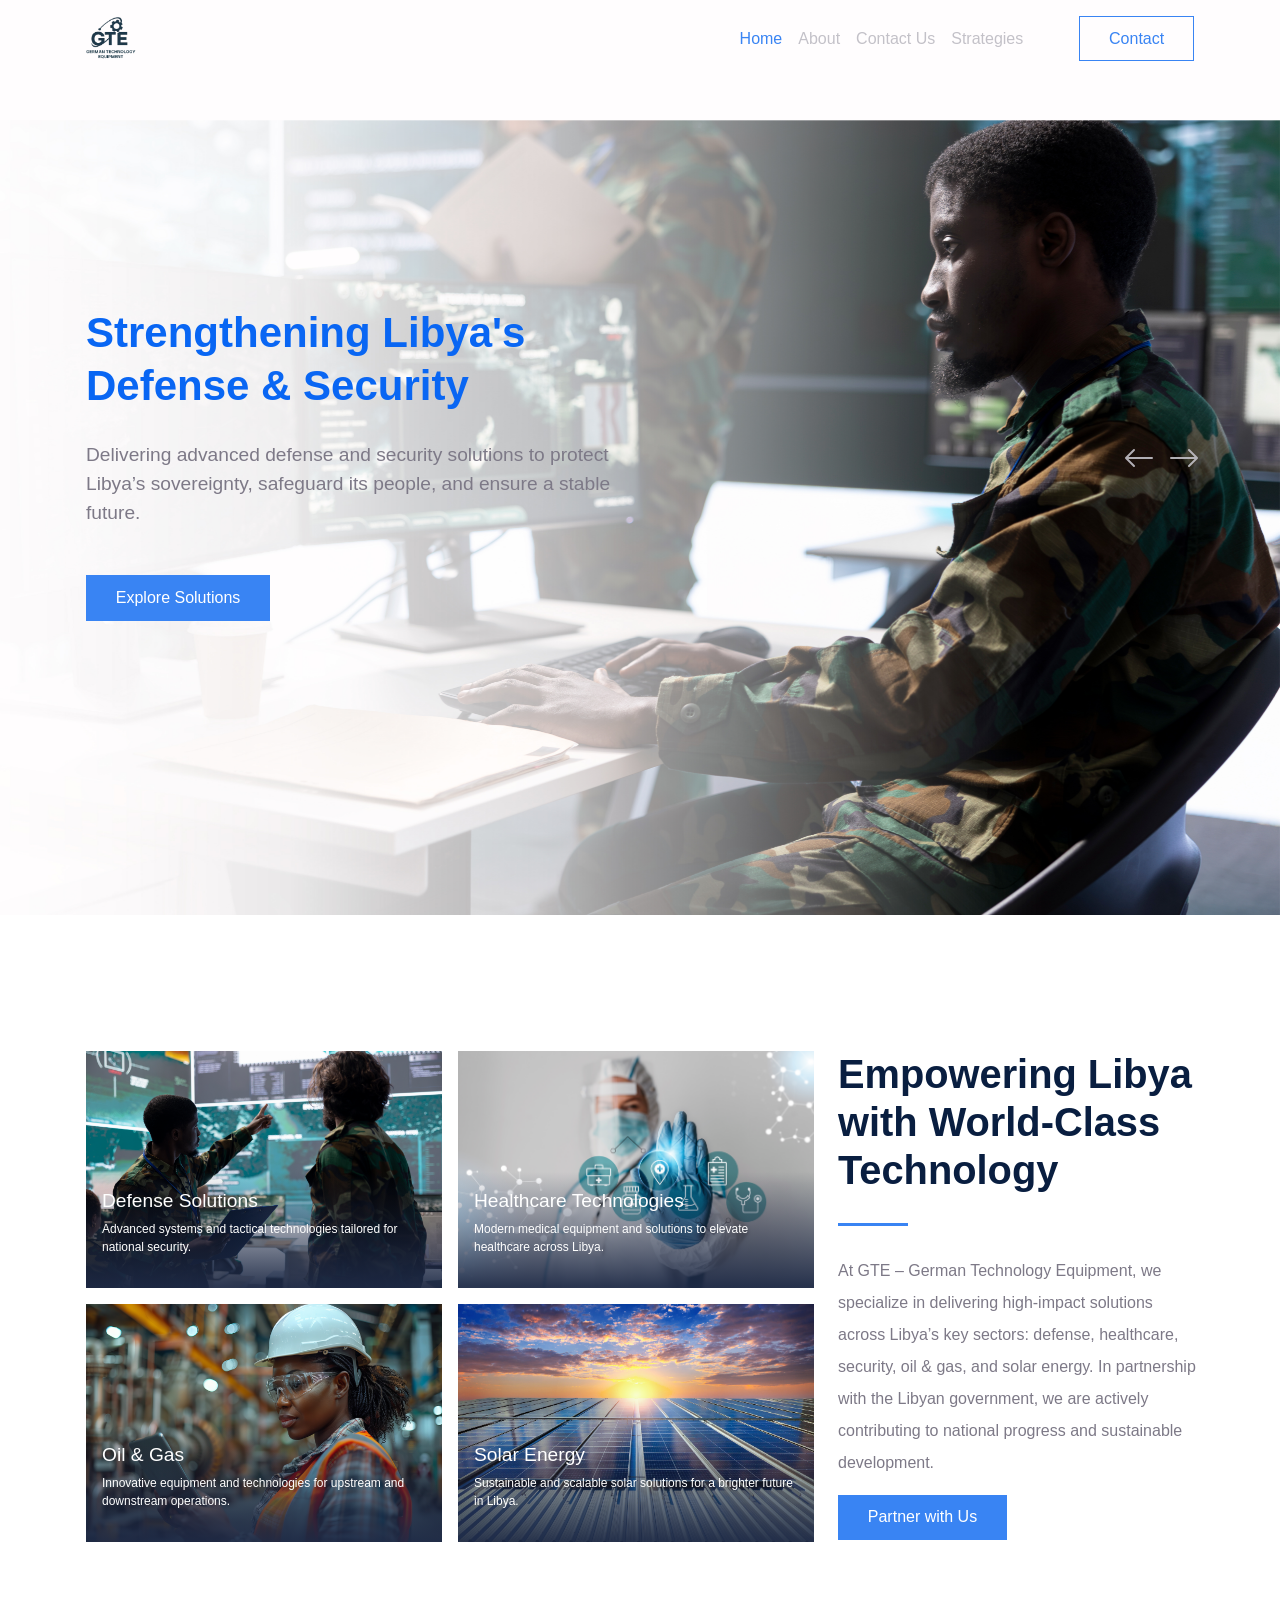
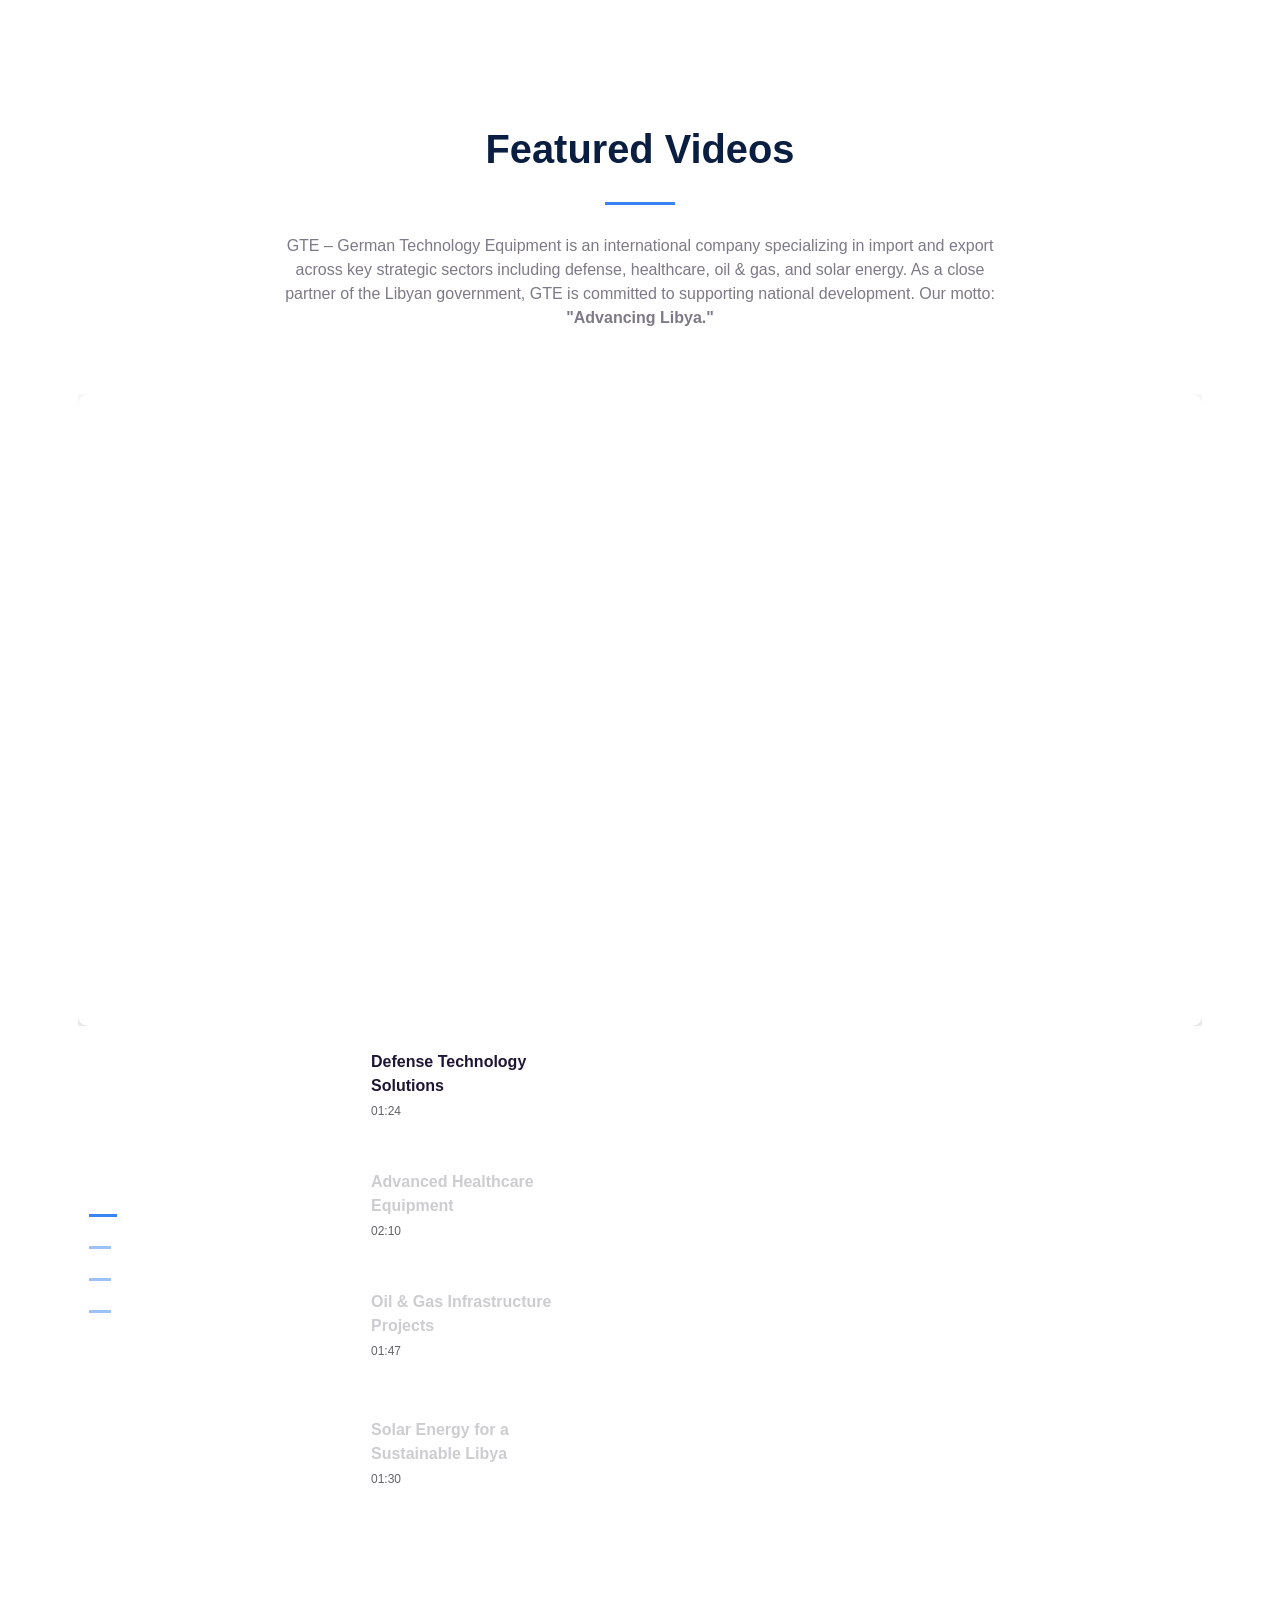
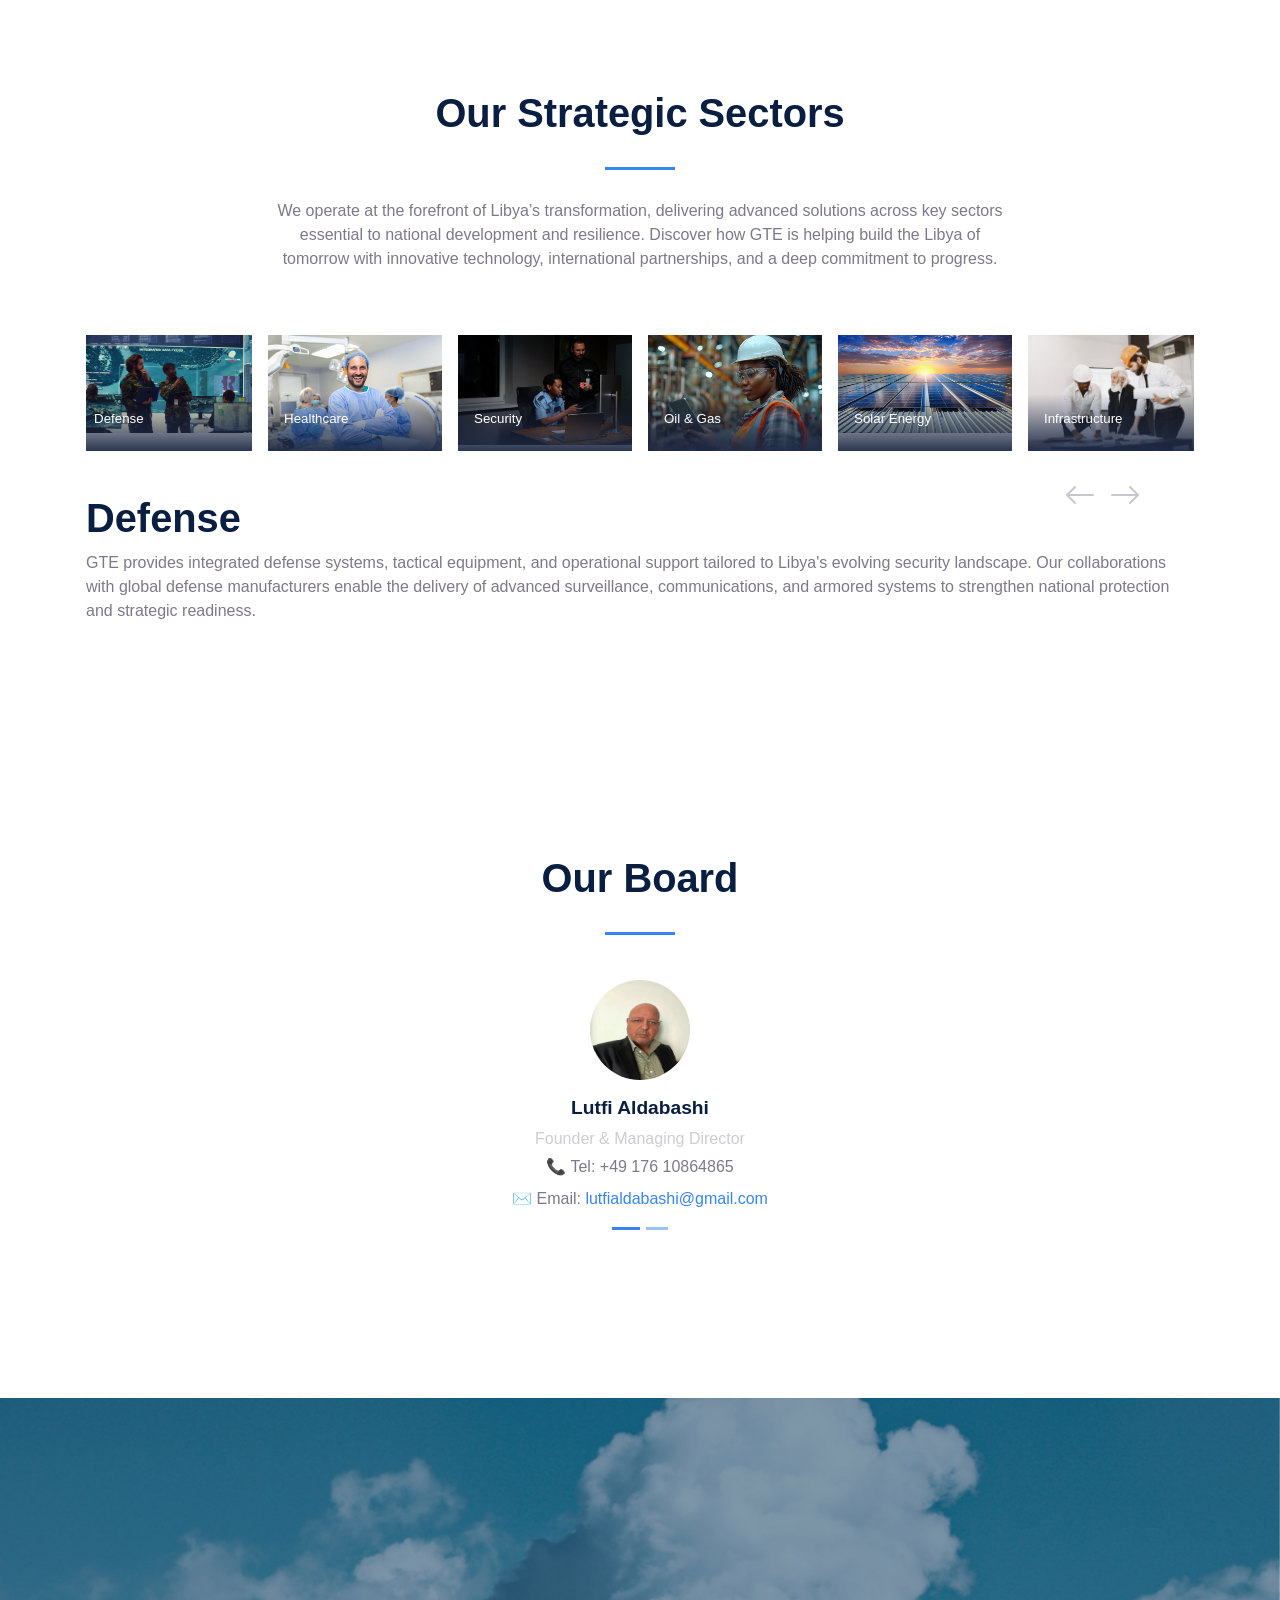
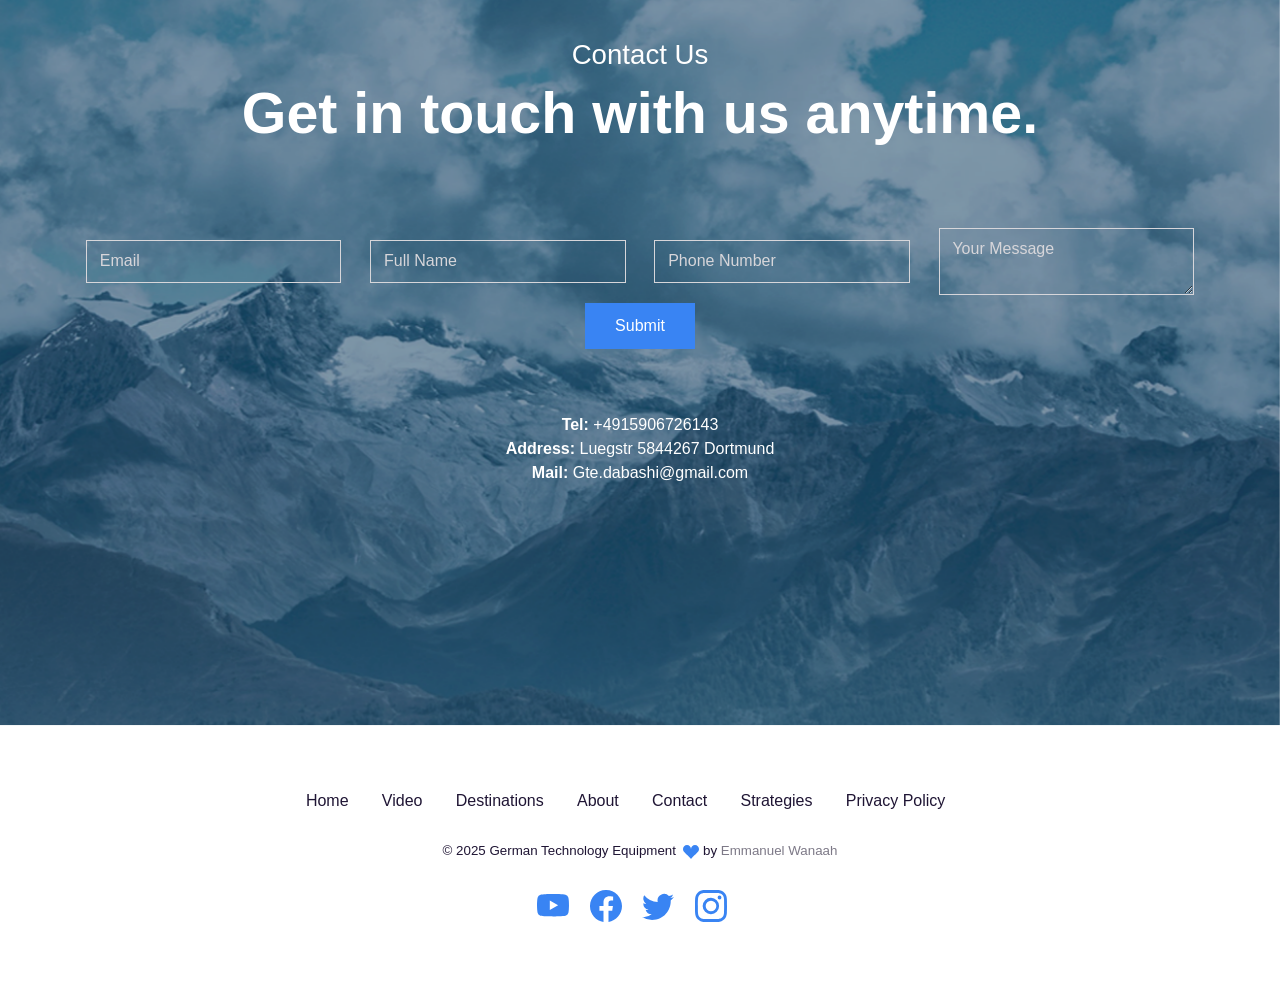
==== commit ae81ae86: "Move files to root for GitHub Pages" ====
--- a/index.html
+++ b/index.html
@@ -16,11 +16,11 @@
     <!-- ===============================================-->
     <!--    Favicons-->
     <!-- ===============================================-->
-    <link rel="icon" type="image/png" href="public/favicon/favicon-96x96.png" sizes="96x96" />
-<link rel="icon" type="image/svg+xml" href="/favicon.svg" />
-<link rel="shortcut icon" href="/favicon.ico" />
-<link rel="apple-touch-icon" sizes="180x180" href="/apple-touch-icon.png" />
-<link rel="manifest" href="/site.webmanifest" />
+    <link rel="icon" type="image/png" href="assets/image/favicon-96x96.png" sizes="96x96" />
+<link rel="icon" type="image/svg+xml" href="assets/image/favicon.svg" />
+<link rel="shortcut icon" href="assets/image/favicon.ico" />
+<link rel="apple-touch-icon" sizes="180x180" href="assets/image/apple-touch-icon.png" />
+<link rel="manifest" href="assets/image/site.webmanifest" />
     <meta name="theme-color" content="#ffffff">
 
 
